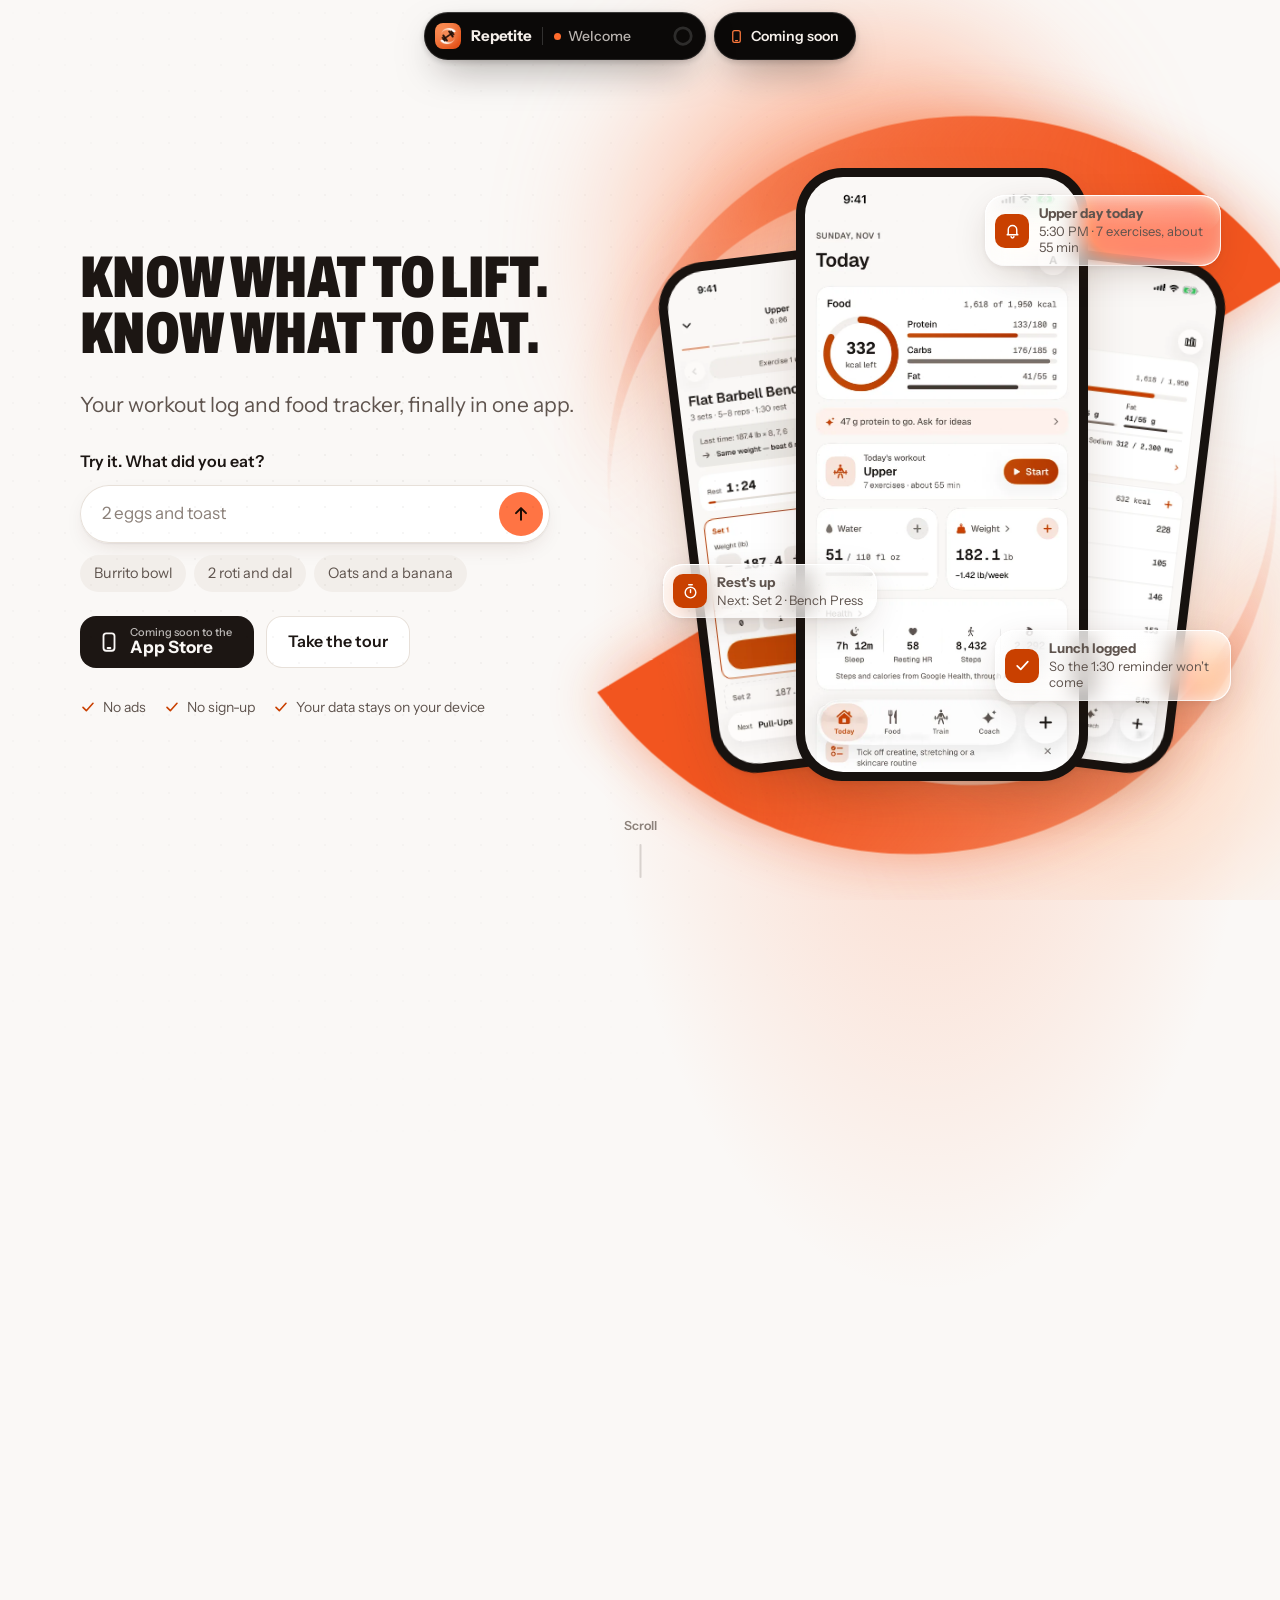
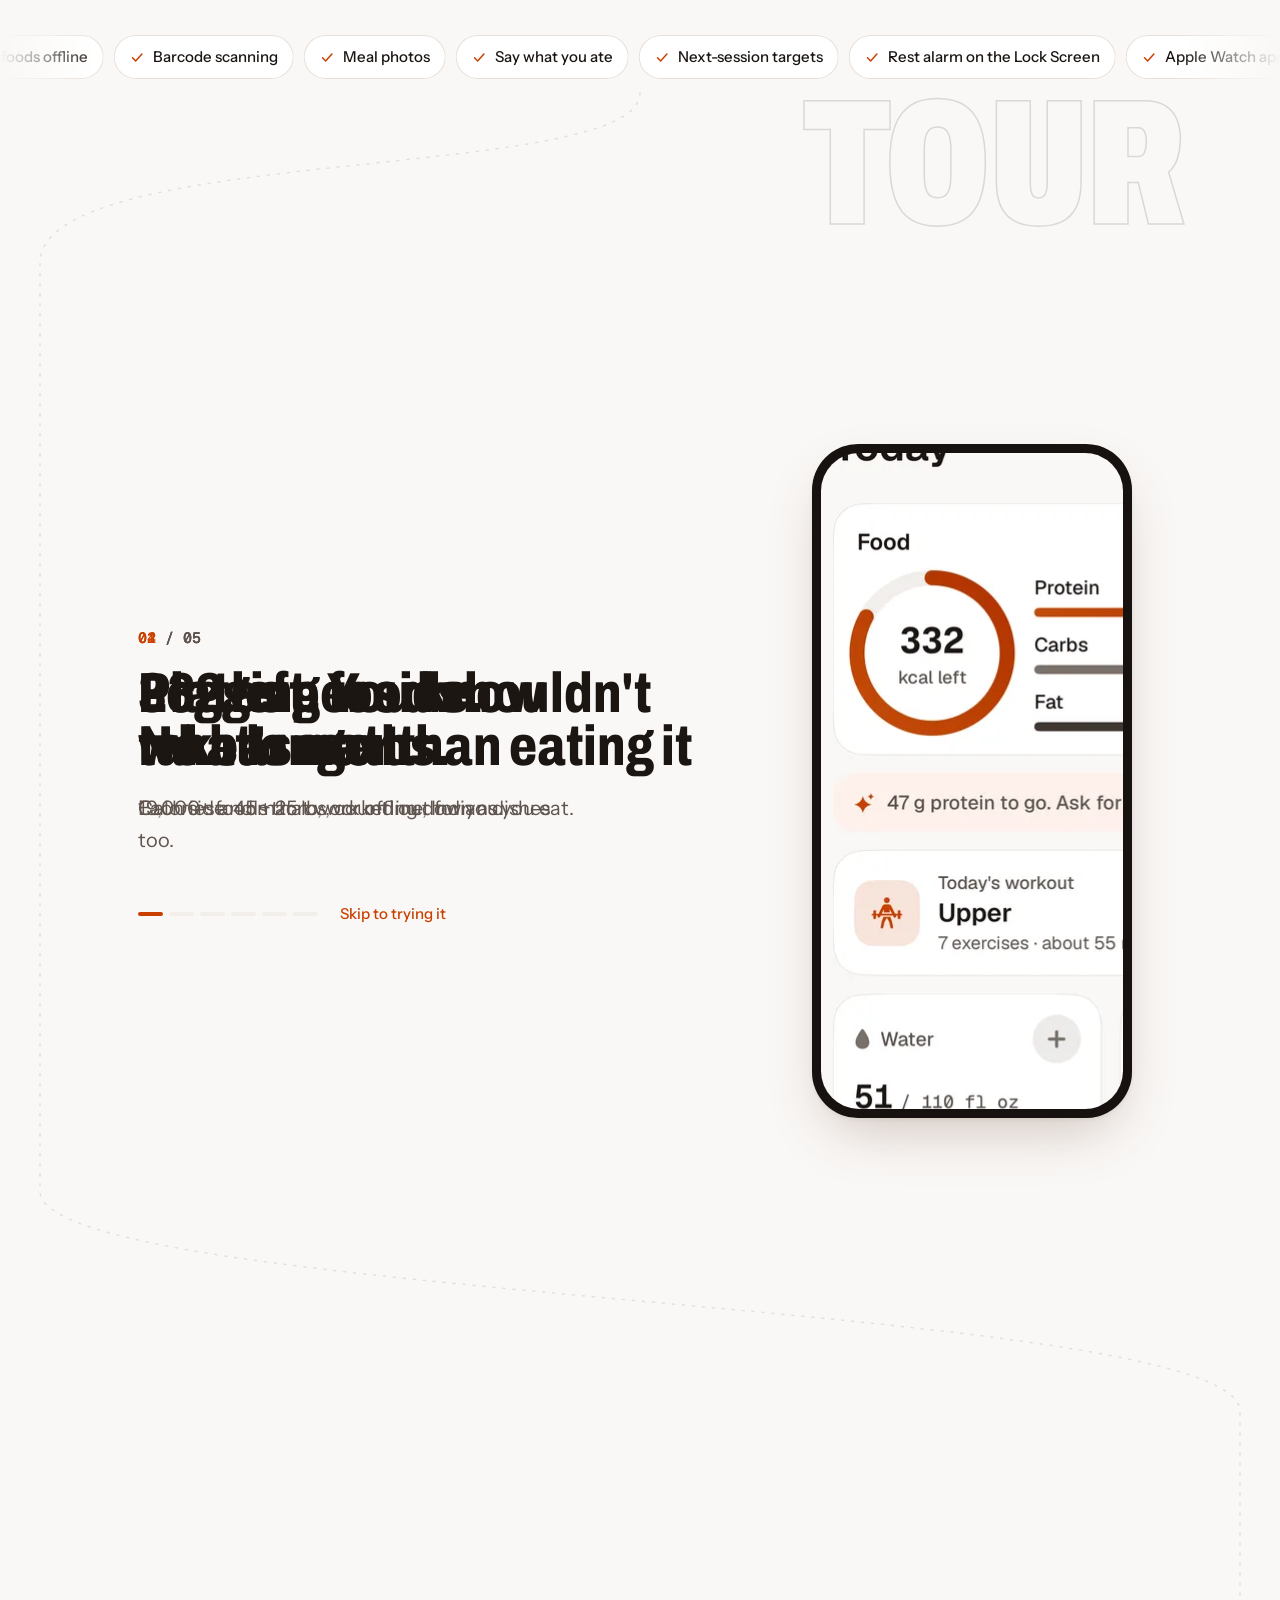
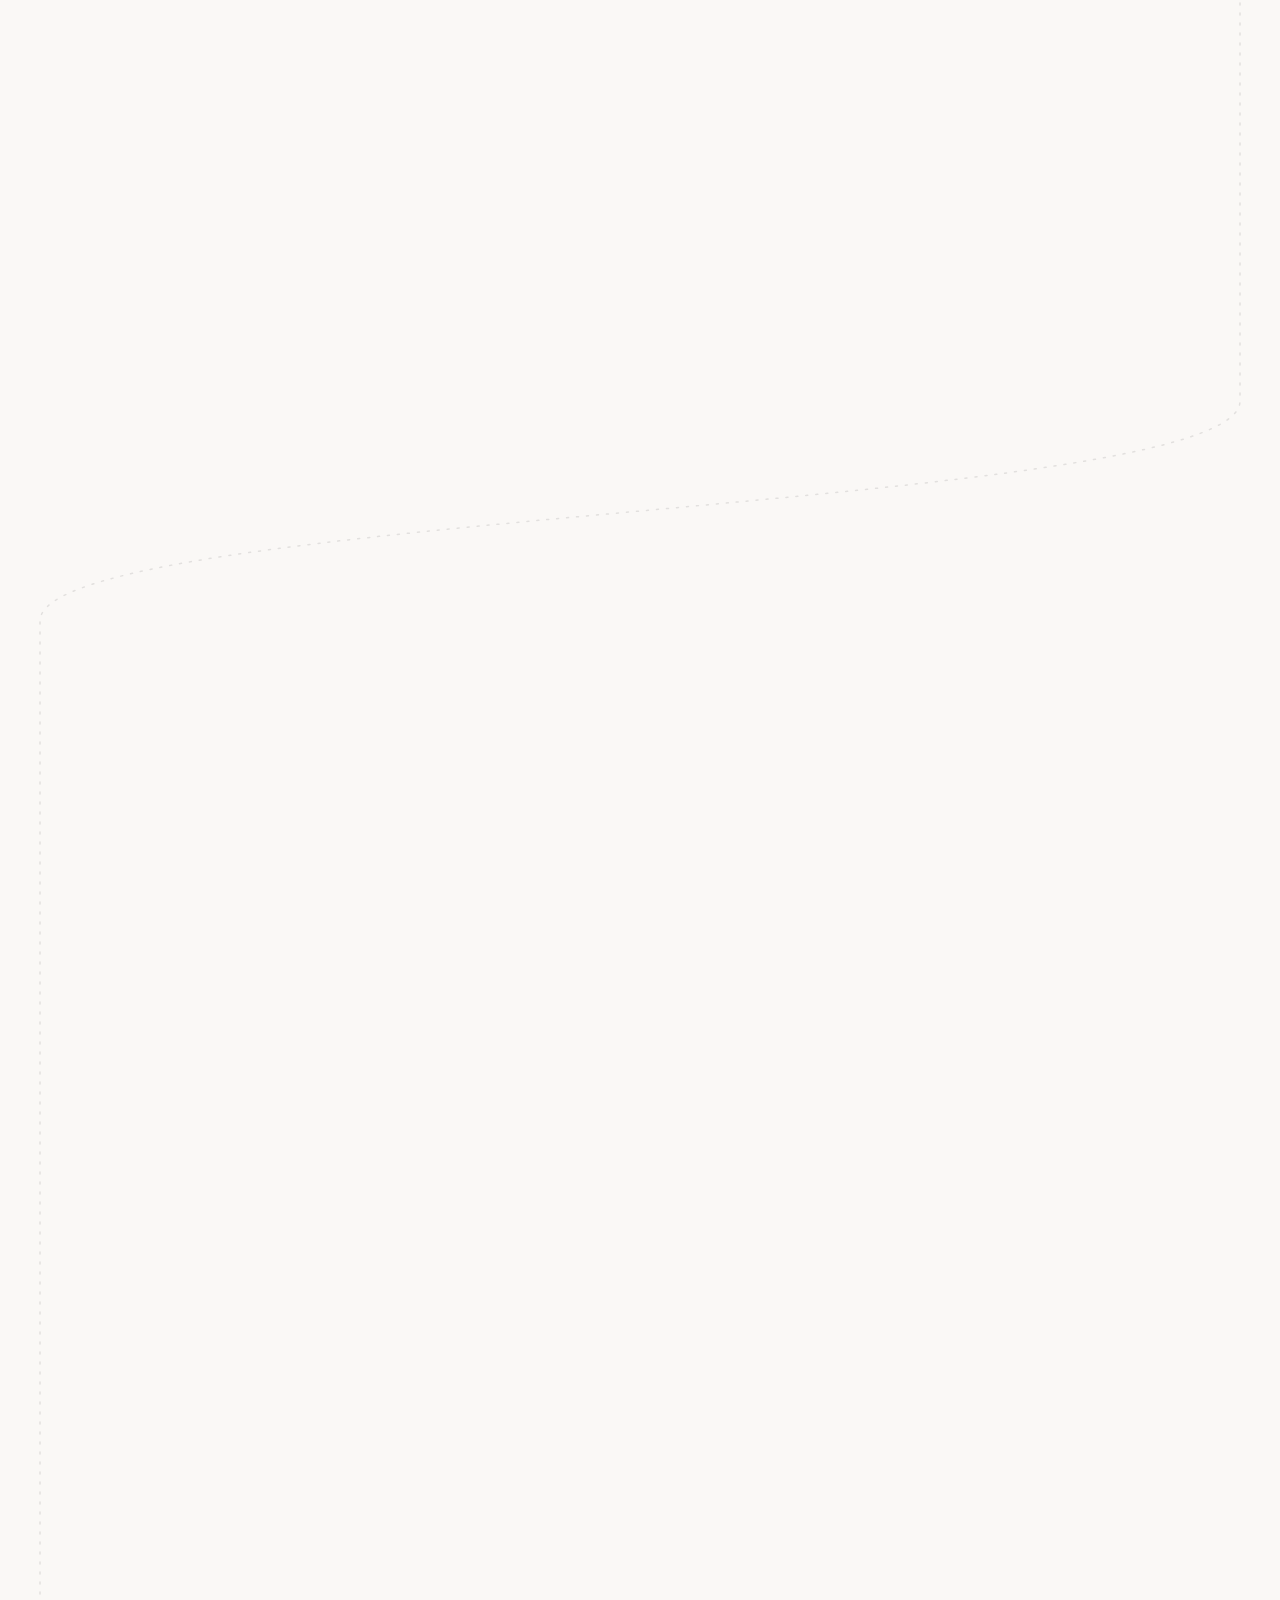
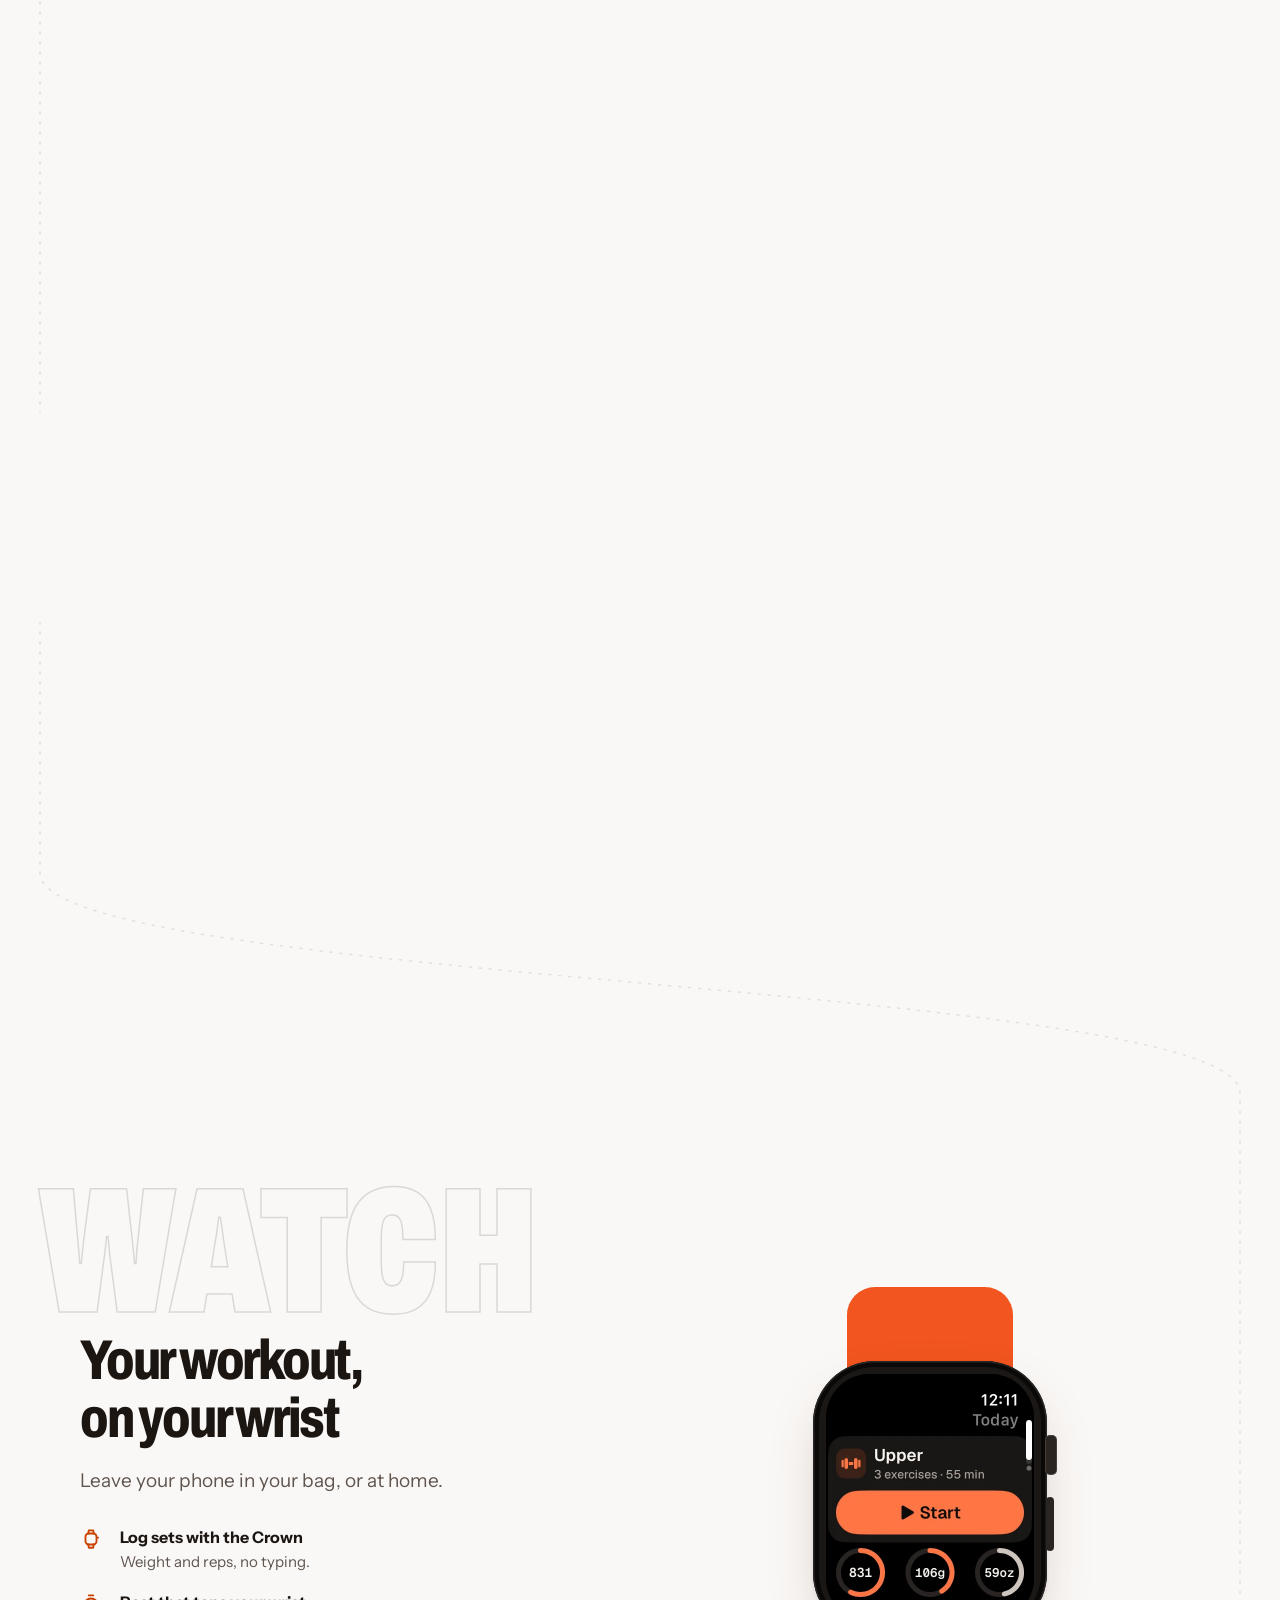
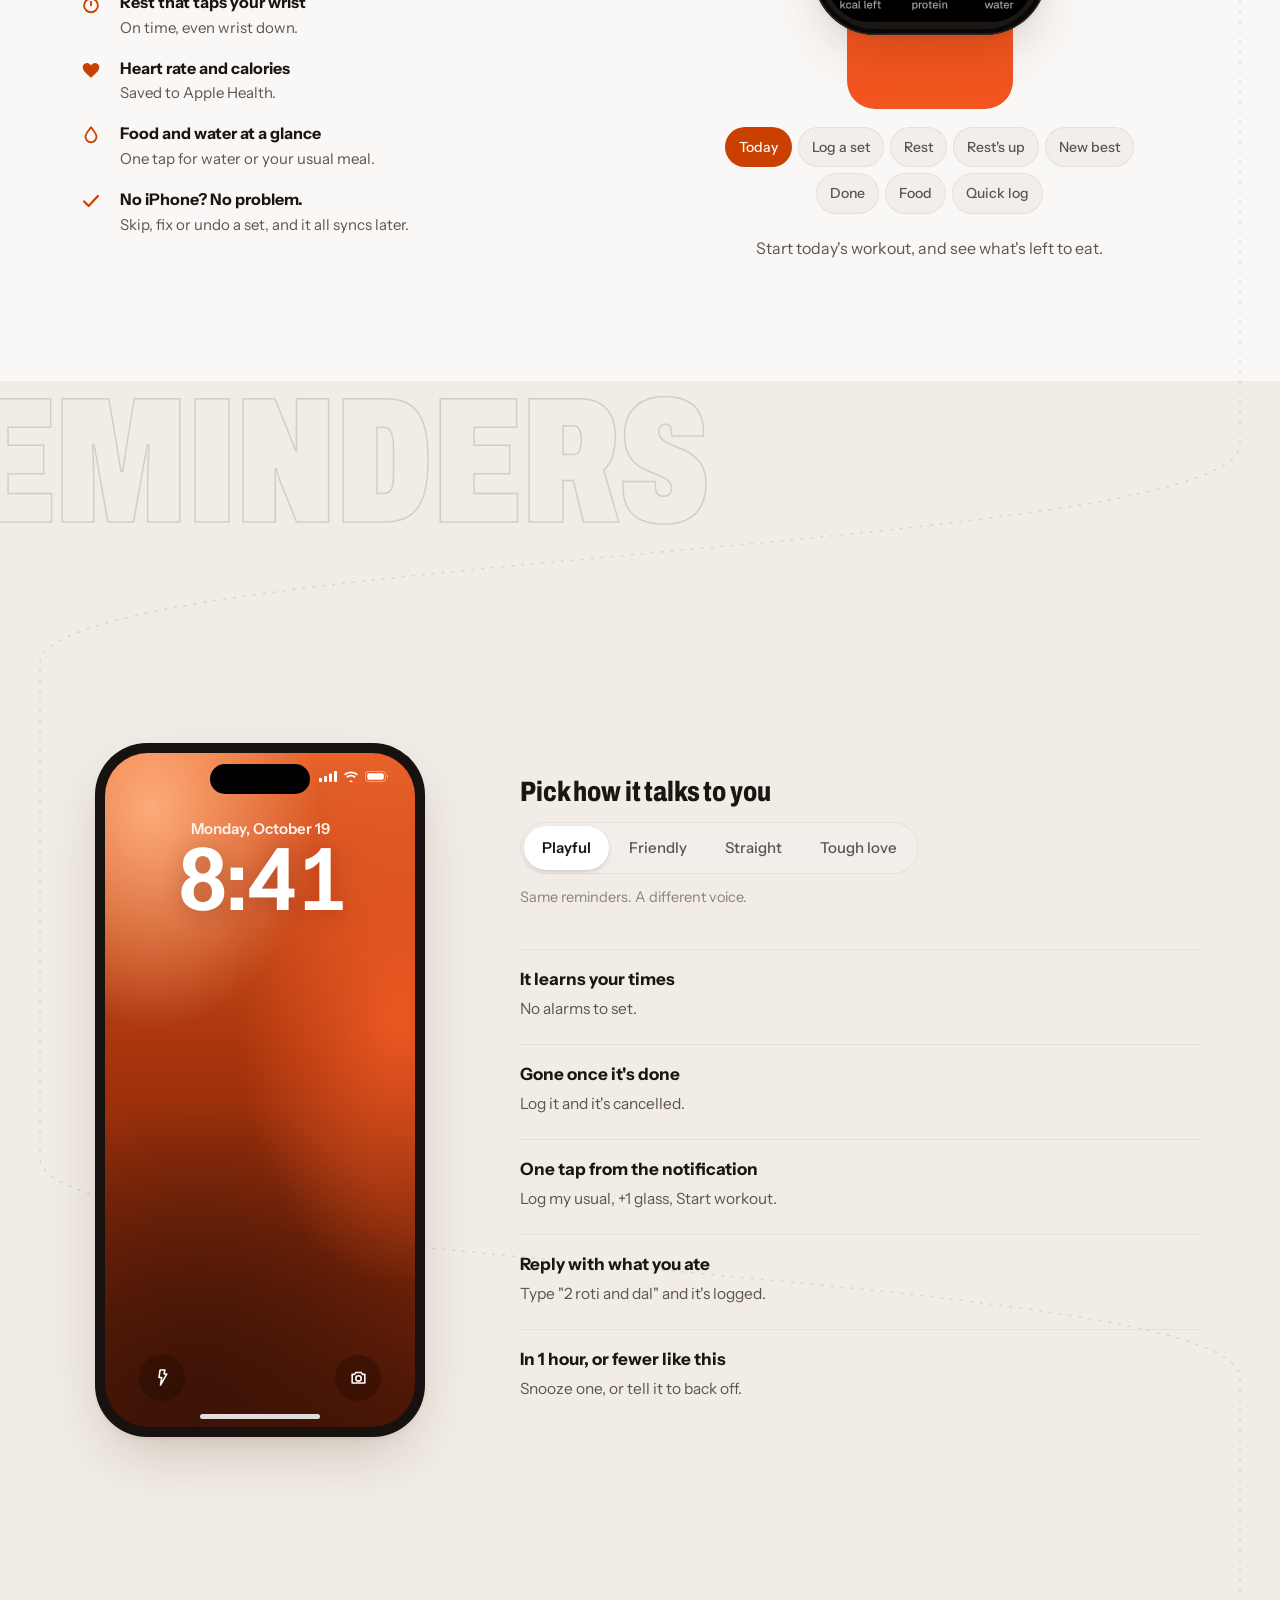
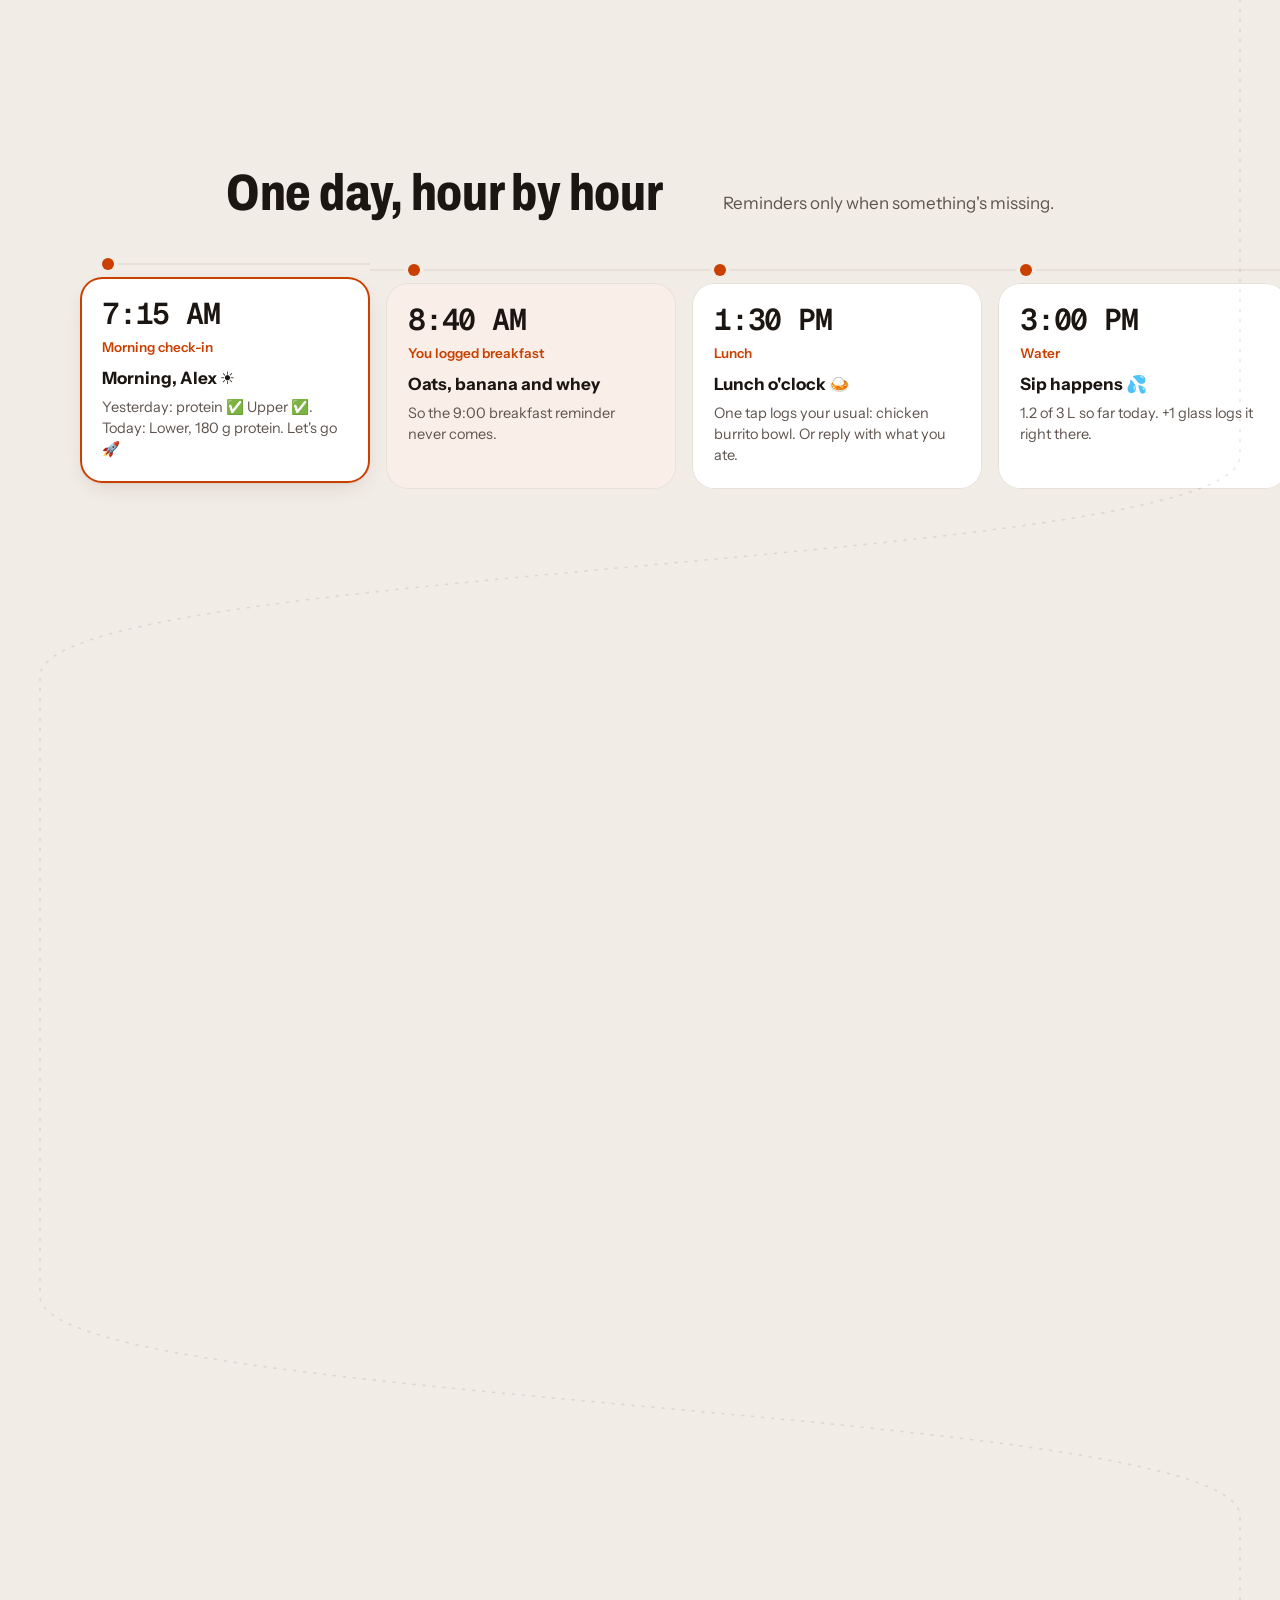
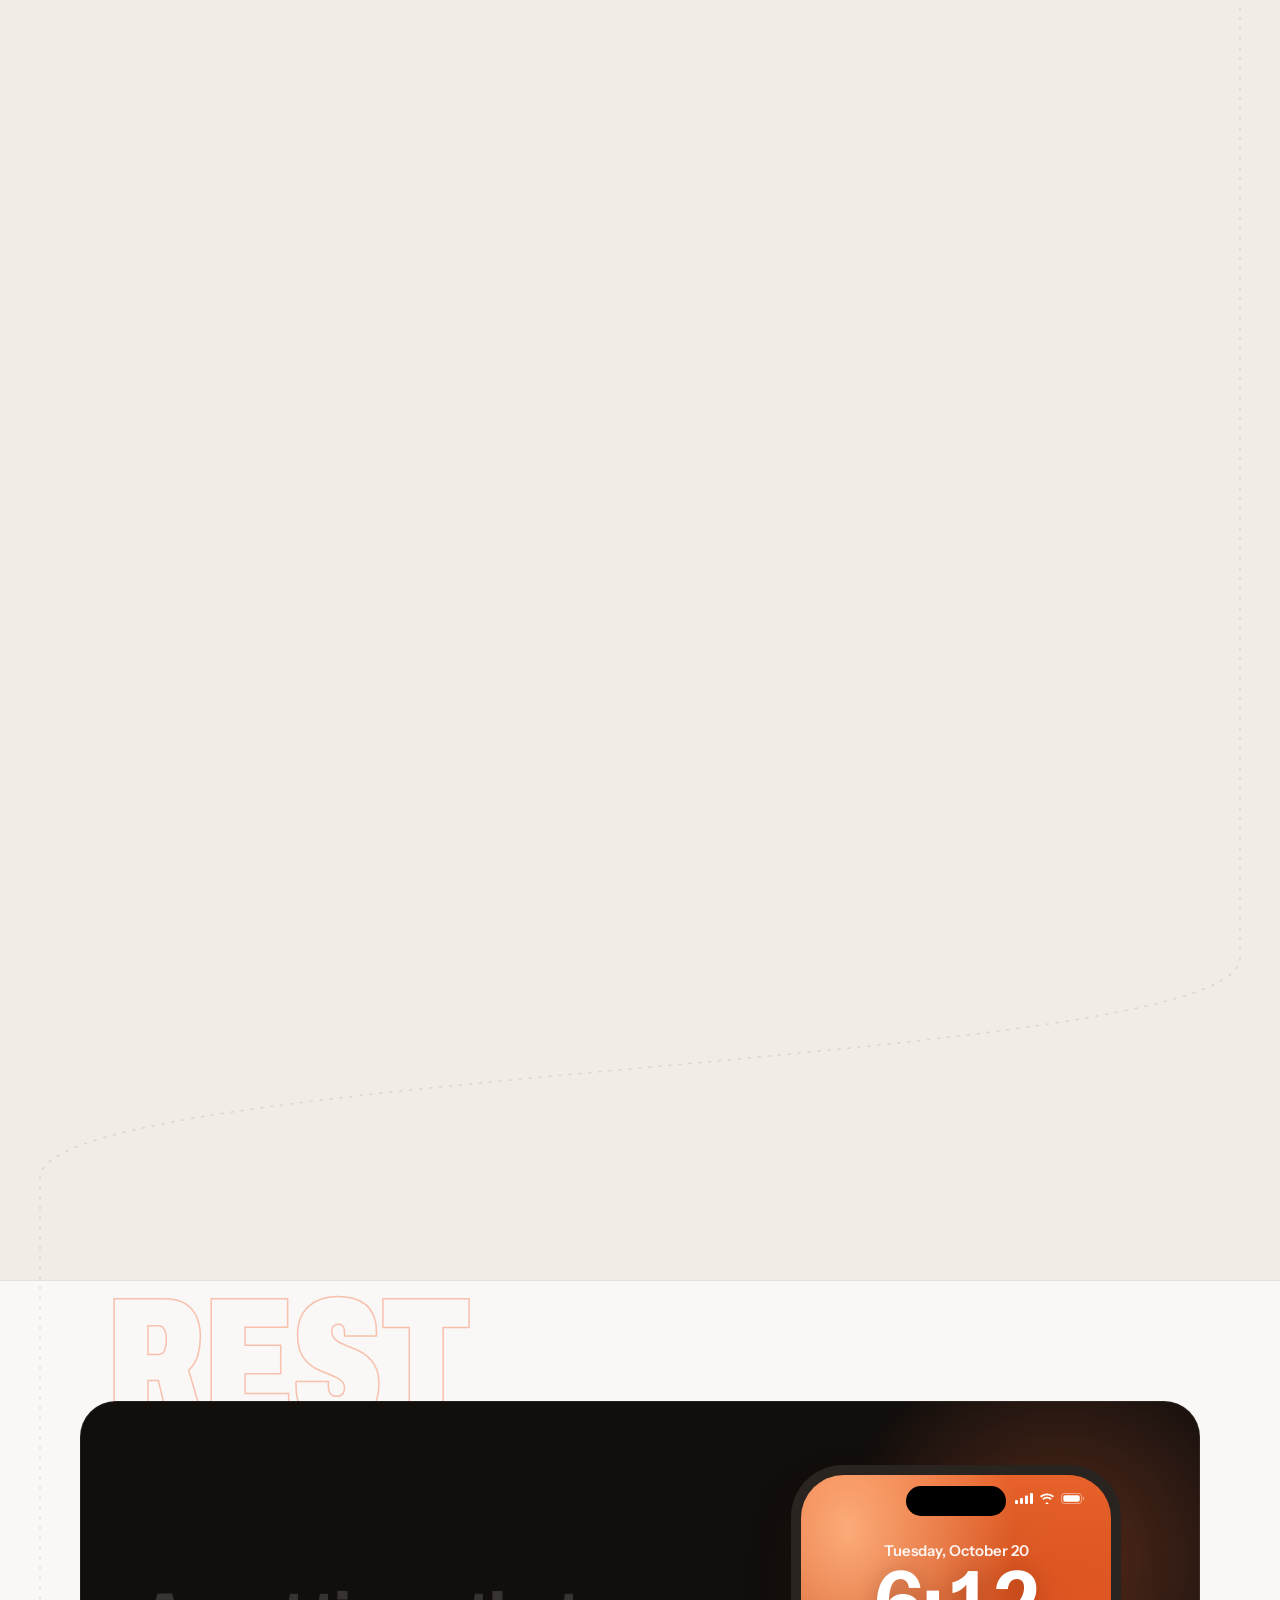
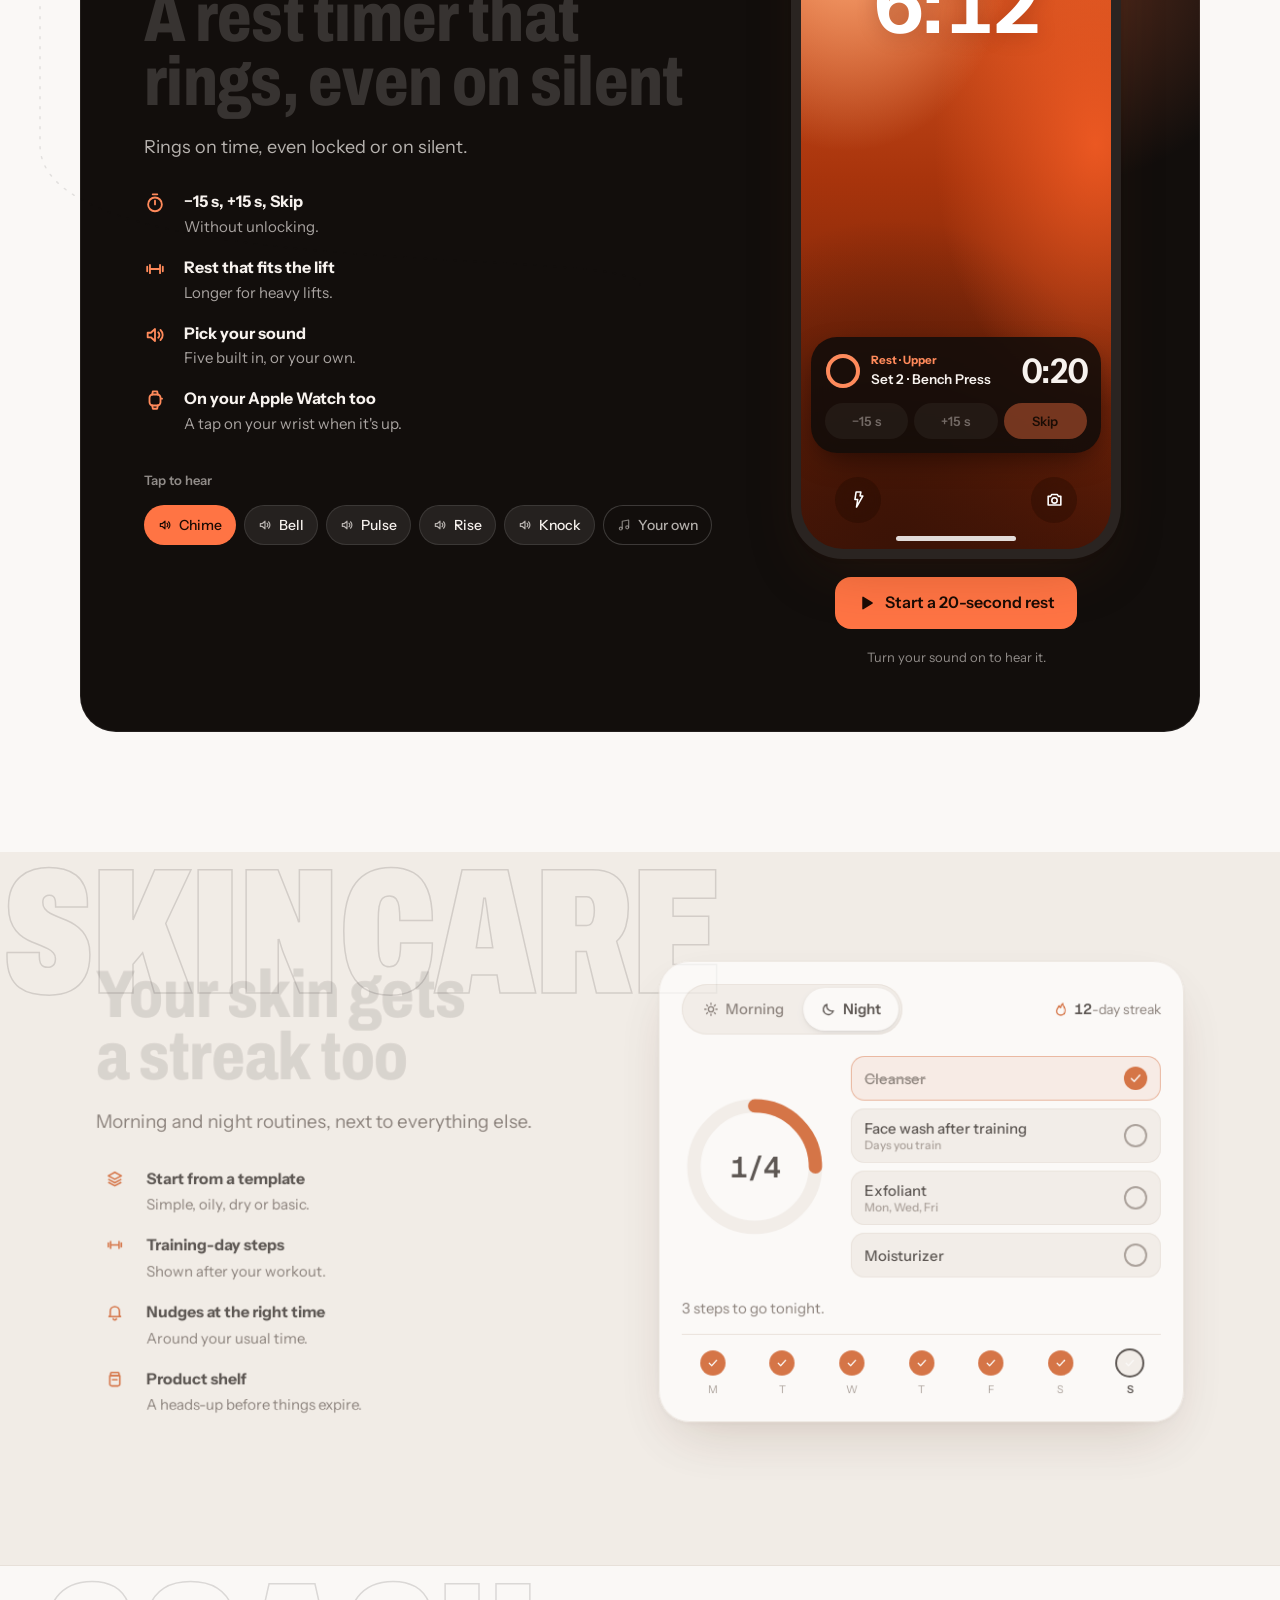
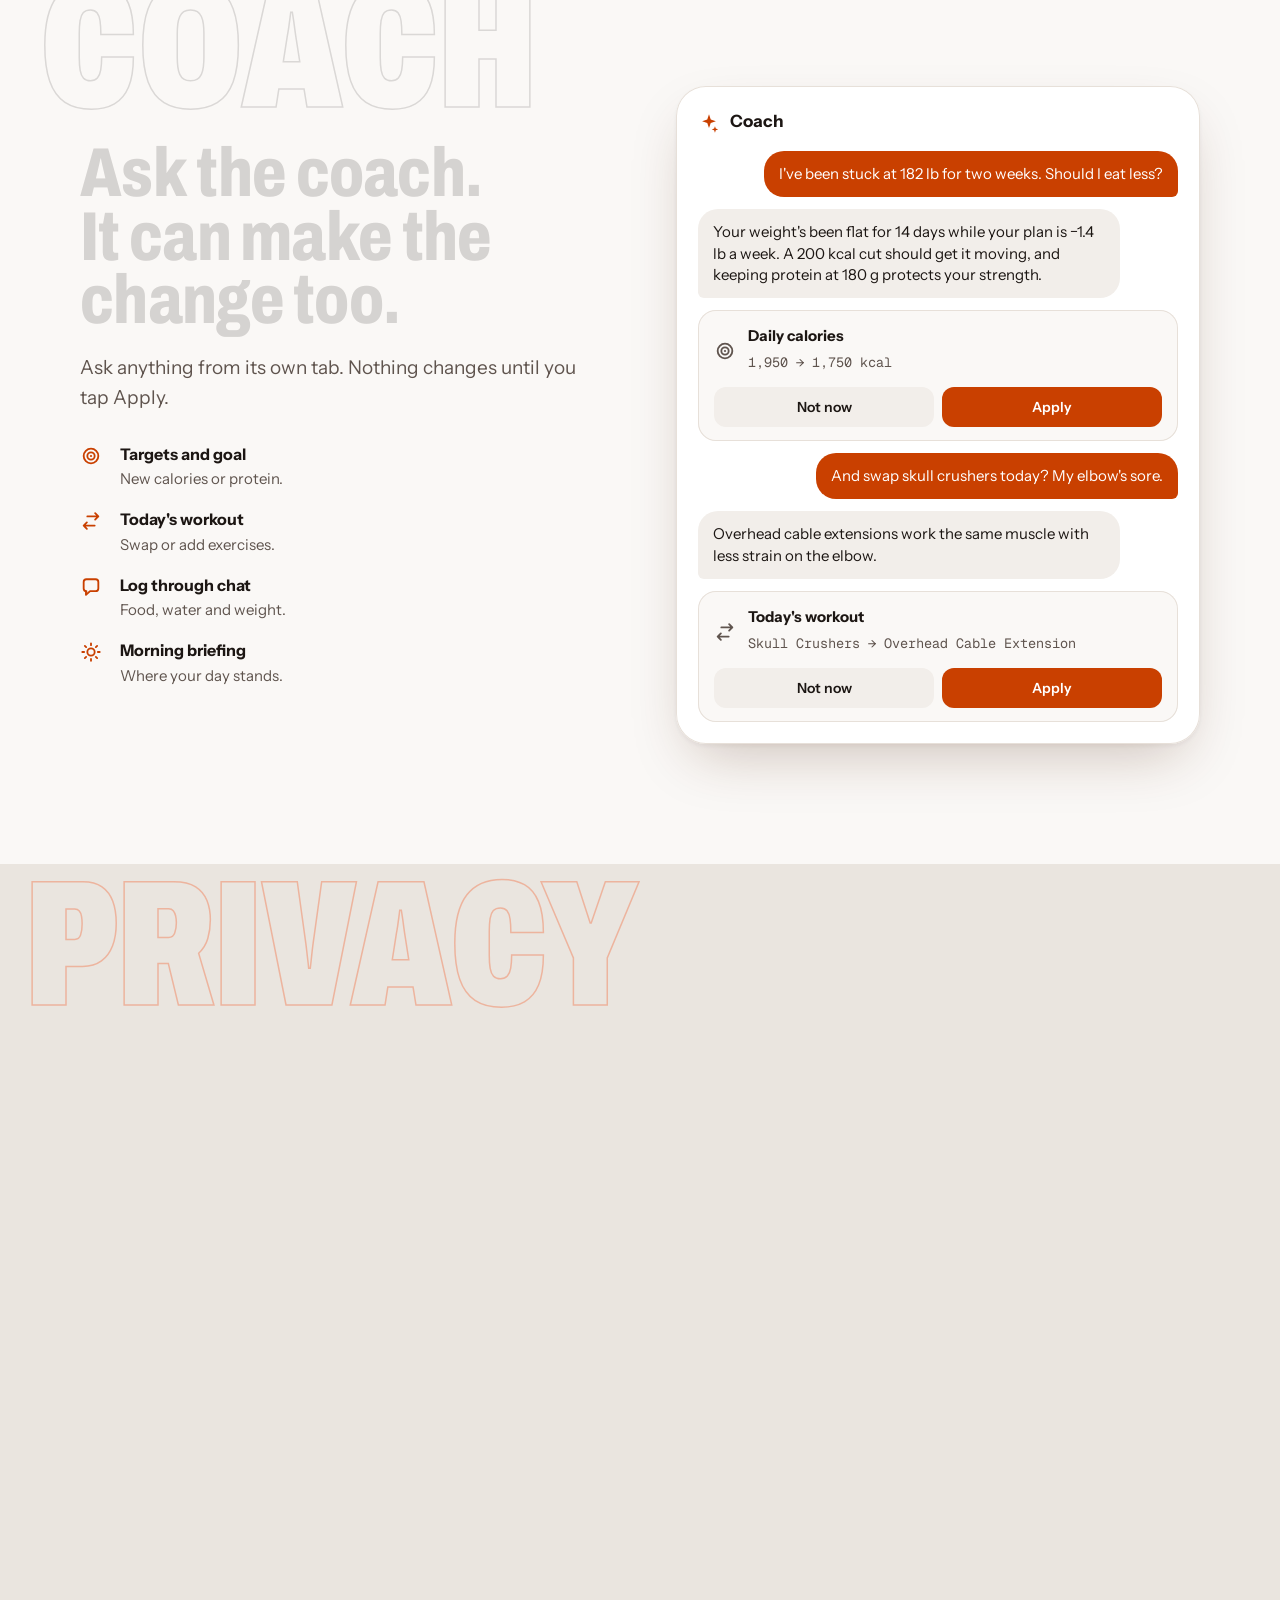
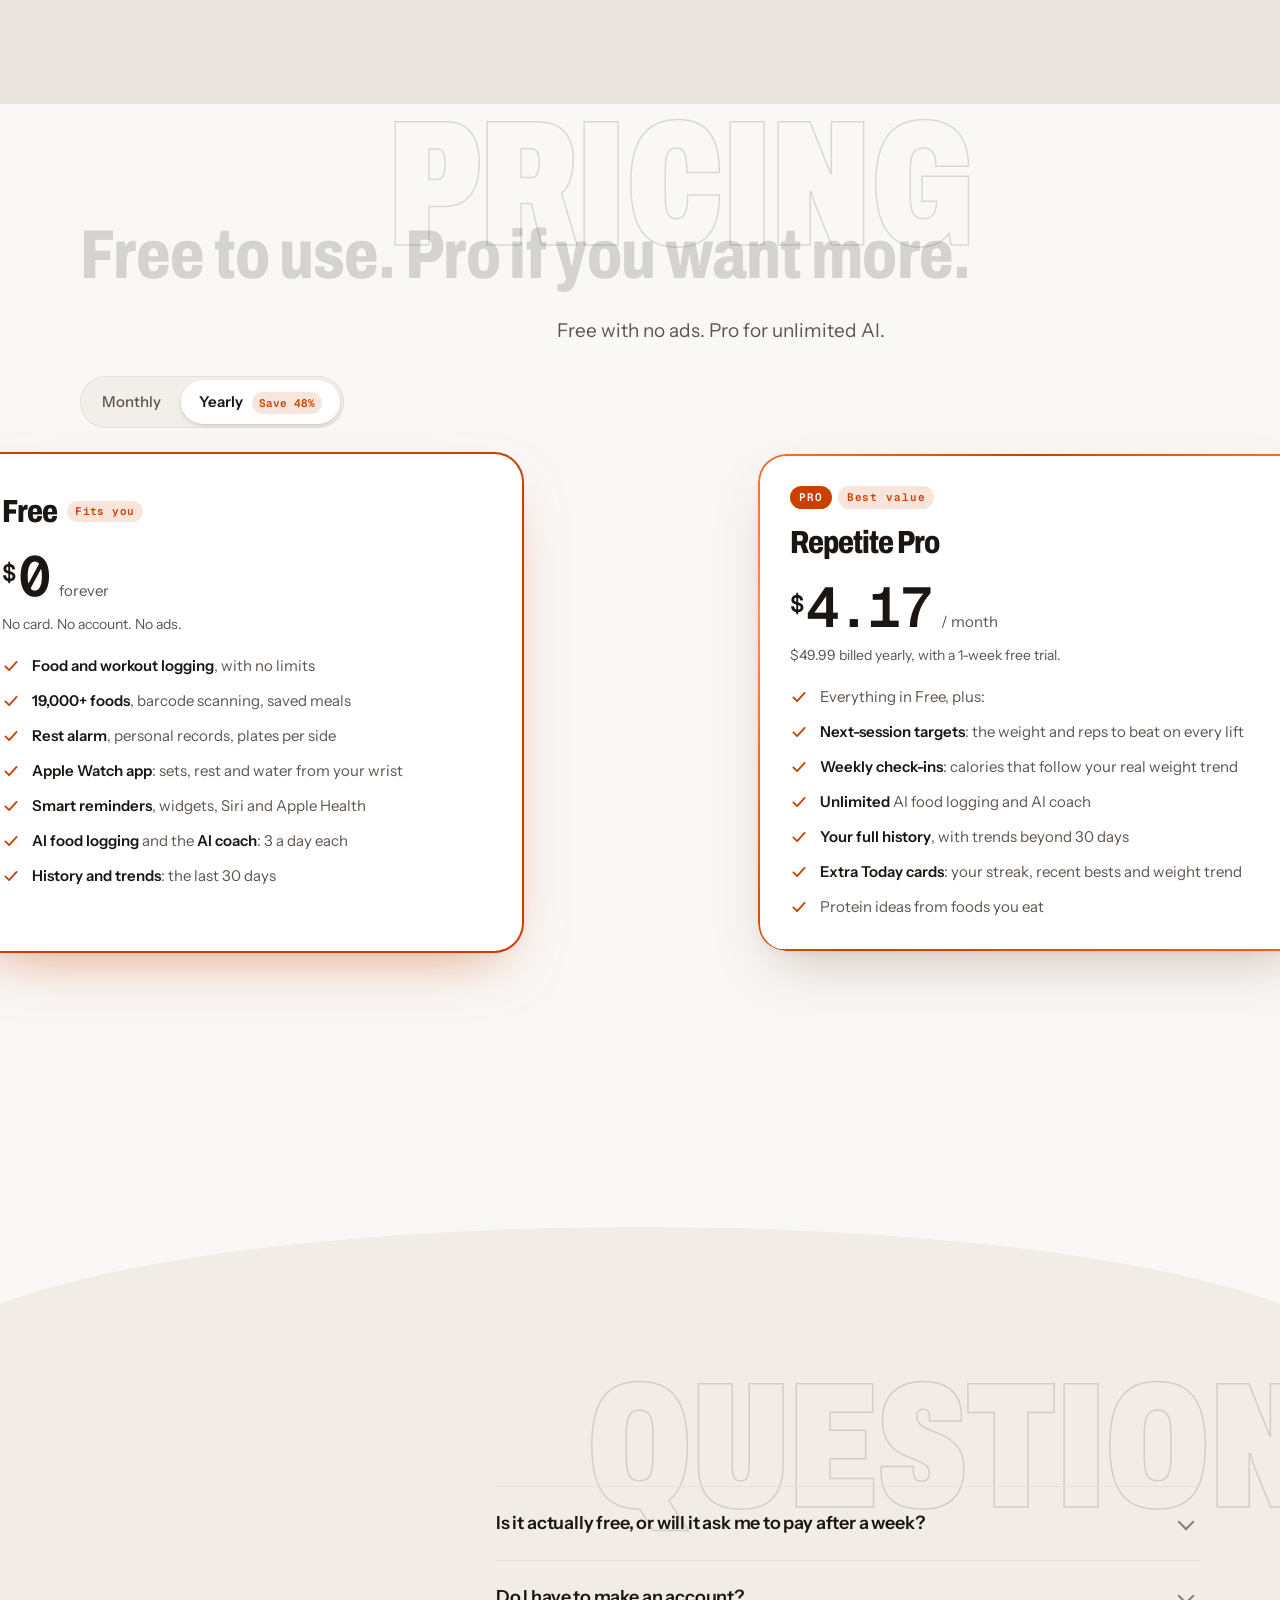
==== index.html @ e79caa06 "Today's app: new screenshots, Weight and Coach in the Tour, island New best The Tour and hero show t" ====
<!doctype html>
<html lang="en">
<head>
<meta charset="utf-8">
<meta name="viewport" content="width=device-width, initial-scale=1, viewport-fit=cover">
<title>Repetite · Know what to lift. Know what to eat.</title>
<meta name="description" content="A workout log and a food tracker in one app. It tells you what to lift next, how much to eat, and only nudges you when you've forgotten something. Your logs stay on your device.">
<meta name="theme-color" content="#FAF8F6" media="(prefers-color-scheme: light)">
<meta name="theme-color" content="#0E0C0B" media="(prefers-color-scheme: dark)">
<link rel="icon" href="images/icon-64.png" type="image/png">
<link rel="apple-touch-icon" href="images/icon-180.png">
<meta property="og:type" content="website">
<meta property="og:title" content="Repetite · Know what to lift. Know what to eat.">
<meta property="og:description" content="Your workout log and food tracker, finally in one app. Your logs stay on your device.">
<meta property="og:image" content="https://repetiteapp.github.io/repetite-app/images/og.png">
<meta property="og:url" content="https://repetiteapp.github.io/repetite-app/">
<meta name="twitter:card" content="summary_large_image">
<script>(function(){try{var t=localStorage.getItem("repetite-theme");if(t==="light"||t==="dark")document.documentElement.setAttribute("data-theme",t);}catch(e){}document.documentElement.classList.add("js");})();</script>
<link rel="preconnect" href="https://fonts.googleapis.com">
<link rel="preconnect" href="https://fonts.gstatic.com" crossorigin>
<link rel="stylesheet" href="https://fonts.googleapis.com/css2?family=Archivo:wdth,wght@62..125,500..900&family=Instrument+Sans:wght@400..700&family=Geist+Mono:wght@400;500;600&display=swap">
<link rel="stylesheet" href="style.css?v=d9a17bf7e3">
<script src="vendor/lenis.min.js" defer></script>
<script src="vendor/lenis-snap.min.js" defer></script>
<script src="site.js?v=dd8ed530a7" defer></script>
</head>
<body>
<svg width="0" height="0" style="position:absolute" aria-hidden="true" focusable="false">
  <defs>
    <symbol id="i-check" viewBox="0 0 24 24"><path d="M4.5 12.5l5 5 10-11" fill="none" stroke="currentColor" stroke-width="2.4" stroke-linecap="round" stroke-linejoin="round"/></symbol>
    <symbol id="i-phone" viewBox="0 0 24 24"><g fill="none" stroke="currentColor" stroke-width="2" stroke-linecap="round" stroke-linejoin="round"><rect x="6" y="2.5" width="12" height="19" rx="3"/><path d="M10.5 18.5h3"/></g></symbol>
    <symbol id="i-search" viewBox="0 0 24 24"><g fill="none" stroke="currentColor" stroke-width="2" stroke-linecap="round"><circle cx="11" cy="11" r="6.5"/><path d="M20 20l-4.2-4.2"/></g></symbol>
    <symbol id="i-barcode" viewBox="0 0 24 24"><path d="M4 6v12M8 6v12M11 6v12M15 6v12M18 6v12M20.5 6v12" fill="none" stroke="currentColor" stroke-width="2" stroke-linecap="round"/></symbol>
    <symbol id="i-camera" viewBox="0 0 24 24"><g fill="none" stroke="currentColor" stroke-width="2" stroke-linejoin="round"><path d="M4 8h3l1.6-2.4h6.8L17 8h3v11H4z"/><circle cx="12" cy="13.2" r="3.4"/></g></symbol>
    <symbol id="i-target" viewBox="0 0 24 24"><g fill="none" stroke="currentColor" stroke-width="2"><circle cx="12" cy="12" r="8"/><circle cx="12" cy="12" r="4"/></g><circle cx="12" cy="12" r="1.2" fill="currentColor"/></symbol>
    <symbol id="i-watch" viewBox="0 0 24 24"><g fill="none" stroke="currentColor" stroke-width="2" stroke-linejoin="round"><rect x="6" y="6" width="12" height="12" rx="3.5"/><path d="M9 6l.6-3.5h4.8L15 6M9 18l.6 3.5h4.8L15 18" stroke-linecap="round"/><path d="M18.5 10.5h1.2" stroke-linecap="round"/></g></symbol>
    <symbol id="i-timer" viewBox="0 0 24 24"><g fill="none" stroke="currentColor" stroke-width="2" stroke-linecap="round"><circle cx="12" cy="13.5" r="7.5"/><path d="M12 13.5V9.5M9.5 2.5h5"/></g></symbol>
    <symbol id="i-weights" viewBox="0 0 24 24"><path d="M3.5 9.5v5M6.5 7.5v9M17.5 7.5v9M20.5 9.5v5M6.5 12h11" fill="none" stroke="currentColor" stroke-width="2" stroke-linecap="round"/></symbol>
    <symbol id="i-trend" viewBox="0 0 24 24"><g fill="none" stroke="currentColor" stroke-width="2" stroke-linecap="round" stroke-linejoin="round"><path d="M3.5 17l5.5-5.5 3.5 3.5 7-7.5"/><path d="M15 7.5h4.5V12"/></g></symbol>
    <symbol id="i-scale" viewBox="0 0 24 24"><g fill="none" stroke="currentColor" stroke-width="2" stroke-linejoin="round"><rect x="3.5" y="5" width="17" height="15" rx="4"/><path d="M9 10.5a3 3 0 016 0z"/></g></symbol>
    <symbol id="i-spark" viewBox="0 0 24 24"><path fill="currentColor" d="M12 2.5l1.9 5.6 5.6 1.9-5.6 1.9L12 17.5l-1.9-5.6L4.5 10l5.6-1.9zM18.5 15.5l.9 2.6 2.6.9-2.6.9-.9 2.6-.9-2.6-2.6-.9 2.6-.9z"/></symbol>
    <symbol id="i-bell" viewBox="0 0 24 24"><g fill="none" stroke="currentColor" stroke-width="2" stroke-linejoin="round"><path d="M6 16.5V11a6 6 0 0112 0v5.5l1.5 1.5h-15z"/><path d="M10 20.5a2 2 0 004 0" stroke-linecap="round"/></g></symbol>
    <symbol id="i-grid" viewBox="0 0 24 24"><g fill="none" stroke="currentColor" stroke-width="2"><rect x="3.5" y="3.5" width="7" height="7" rx="2"/><rect x="13.5" y="3.5" width="7" height="7" rx="2"/><rect x="3.5" y="13.5" width="17" height="7" rx="2"/></g></symbol>
    <symbol id="i-wave" viewBox="0 0 24 24"><path d="M3 12h1M7 8v8M11 5v14M15 8.5v7M19 10.5v3" fill="none" stroke="currentColor" stroke-width="2" stroke-linecap="round"/></symbol>
    <symbol id="i-heart" viewBox="0 0 24 24"><path fill="currentColor" d="M12 20.5l-1.3-1.2C6 15.1 3 12.4 3 9a4.6 4.6 0 018.2-2.9L12 7l.8-.9A4.6 4.6 0 0121 9c0 3.4-3 6.1-7.7 10.3z"/></symbol>
    <symbol id="i-list" viewBox="0 0 24 24"><g fill="none" stroke="currentColor" stroke-width="2" stroke-linecap="round" stroke-linejoin="round"><path d="M9.5 6.5h11M9.5 12h11M9.5 17.5h11"/><path d="M3.5 6.5l1.2 1.2 2-2.4M3.5 12l1.2 1.2 2-2.4M3.5 17.5l1.2 1.2 2-2.4"/></g></symbol>
    <symbol id="i-moon" viewBox="0 0 24 24"><path d="M19.5 14.5A8 8 0 019.5 4.5a8 8 0 1010 10z" fill="none" stroke="currentColor" stroke-width="2" stroke-linejoin="round"/></symbol>
    <symbol id="i-sun" viewBox="0 0 24 24"><g fill="none" stroke="currentColor" stroke-width="2" stroke-linecap="round"><circle cx="12" cy="12" r="4"/><path d="M12 2.5v2M12 19.5v2M2.5 12h2M19.5 12h2M5.3 5.3l1.4 1.4M17.3 17.3l1.4 1.4M5.3 18.7l1.4-1.4M17.3 6.7l1.4-1.4"/></g></symbol>
    <symbol id="i-eye-off" viewBox="0 0 24 24"><path d="M3 3l18 18M10.6 6.1A10 10 0 0112 6c5 0 8.5 4.5 9.5 6a17 17 0 01-2.7 3.2M6.4 7.6A16.7 16.7 0 002.5 12c1 1.5 4.5 6 9.5 6a9.3 9.3 0 004.2-1" fill="none" stroke="currentColor" stroke-width="2" stroke-linecap="round"/></symbol>
    <symbol id="i-user" viewBox="0 0 24 24"><g fill="none" stroke="currentColor" stroke-width="2" stroke-linecap="round"><circle cx="12" cy="8" r="4"/><path d="M4.5 20.5c1.2-3.8 4-5.5 7.5-5.5s6.3 1.7 7.5 5.5"/></g></symbol>
    <symbol id="i-trash" viewBox="0 0 24 24"><path d="M4.5 6.5h15M9.5 6.5V4h5v2.5M6.5 6.5l1 14h9l1-14" fill="none" stroke="currentColor" stroke-width="2" stroke-linecap="round" stroke-linejoin="round"/></symbol>
    <symbol id="i-flame" viewBox="0 0 24 24"><path d="M12 21c-3.6 0-6.5-2.6-6.5-6.2 0-3.4 2.6-5.4 3.8-8.3.4 1.6 1.4 2.6 2.4 3 .3-2.6 1.6-5 3.4-6.5-.2 2.6 1 4.6 2.2 6.3A7.5 7.5 0 0118.5 14.8C18.5 18.4 15.6 21 12 21z" fill="none" stroke="currentColor" stroke-width="2" stroke-linejoin="round"/></symbol>
    <symbol id="i-leaf" viewBox="0 0 24 24"><g fill="none" stroke="currentColor" stroke-width="2" stroke-linecap="round" stroke-linejoin="round"><path d="M5 19c0-8 5-13 15-14-.5 10-5.5 15-13.5 15"/><path d="M5 19l7-7"/></g></symbol>
    <symbol id="i-calendar" viewBox="0 0 24 24"><g fill="none" stroke="currentColor" stroke-width="2" stroke-linecap="round"><rect x="3.5" y="5" width="17" height="15.5" rx="3"/><path d="M3.5 10h17M8 3v4M16 3v4"/></g></symbol>
    <symbol id="i-repeat" viewBox="0 0 24 24"><g fill="none" stroke="currentColor" stroke-width="2" stroke-linecap="round" stroke-linejoin="round"><path d="M17 3.5l3 3-3 3"/><path d="M20 6.5H8.5A4.5 4.5 0 004 11v.5M7 20.5l-3-3 3-3"/><path d="M4 17.5h11.5A4.5 4.5 0 0020 13v-.5"/></g></symbol>
    <symbol id="i-layers" viewBox="0 0 24 24"><g fill="none" stroke="currentColor" stroke-width="2" stroke-linejoin="round"><path d="M12 3.5l8.5 4.5-8.5 4.5L3.5 8z"/><path d="M3.5 12.5l8.5 4.5 8.5-4.5M3.5 16.5l8.5 4.5 8.5-4.5"/></g></symbol>
    <symbol id="i-scope" viewBox="0 0 24 24"><g fill="none" stroke="currentColor" stroke-width="2" stroke-linecap="round"><circle cx="12" cy="12" r="7.5"/><path d="M12 2v4M12 18v4M2 12h4M18 12h4"/></g></symbol>
    <symbol id="i-clock" viewBox="0 0 24 24"><g fill="none" stroke="currentColor" stroke-width="2" stroke-linecap="round"><circle cx="12" cy="12" r="8.5"/><path d="M12 7.5V12l3 2"/></g></symbol>
    <symbol id="i-tap" viewBox="0 0 24 24"><g fill="none" stroke="currentColor" stroke-width="2" stroke-linecap="round" stroke-linejoin="round"><path d="M9.5 11V5.5a1.75 1.75 0 013.5 0V11"/><path d="M13 9.5a1.75 1.75 0 013.5 0V12a1.75 1.75 0 013.5 0v2.5a7 7 0 01-7 7h-.5a7 7 0 01-6-3.4L4 15.4a1.8 1.8 0 012.9-2.1l2.6 2.7"/></g></symbol>
    <symbol id="i-lock" viewBox="0 0 24 24"><g fill="none" stroke="currentColor" stroke-width="2" stroke-linejoin="round"><rect x="4.5" y="10.5" width="15" height="10" rx="2.5"/><path d="M8 10.5V8a4 4 0 018 0v2.5"/></g></symbol>
    <symbol id="i-flash" viewBox="0 0 24 24"><path d="M9 2.5h6l-1 5h3.5L9.5 21.5 11 12H7.5z" fill="none" stroke="currentColor" stroke-width="2" stroke-linejoin="round"/></symbol>
    <symbol id="i-speaker" viewBox="0 0 24 24"><g fill="none" stroke="currentColor" stroke-width="2" stroke-linecap="round" stroke-linejoin="round"><path d="M4 9.5h3.5L12 5.5v13l-4.5-4H4z"/><path d="M15.5 9a4 4 0 010 6M18 6.5a7.5 7.5 0 010 11"/></g></symbol>
    <symbol id="i-music" viewBox="0 0 24 24"><g fill="none" stroke="currentColor" stroke-width="2" stroke-linecap="round" stroke-linejoin="round"><path d="M9 18V5.5l11-2V16"/><circle cx="6.5" cy="18" r="2.5"/><circle cx="17.5" cy="16" r="2.5"/></g></symbol>
    <symbol id="i-play" viewBox="0 0 24 24"><path fill="currentColor" d="M7 4.5v15a1 1 0 001.5.9l12-7.5a1 1 0 000-1.8l-12-7.5A1 1 0 007 4.5z"/></symbol>
    <symbol id="i-pause" viewBox="0 0 24 24"><path fill="currentColor" d="M6.5 4.5h3.5v15H6.5zM14 4.5h3.5v15H14z"/></symbol>
    <symbol id="i-swap" viewBox="0 0 24 24"><g fill="none" stroke="currentColor" stroke-width="2" stroke-linecap="round" stroke-linejoin="round"><path d="M16.5 3.5l3.5 3.5-3.5 3.5M20 7H8M7.5 20.5L4 17l3.5-3.5M4 17h12"/></g></symbol>
    <symbol id="i-chat" viewBox="0 0 24 24"><path d="M4 6.5A3 3 0 017 3.5h10a3 3 0 013 3v7a3 3 0 01-3 3h-6l-4.5 4v-4H7a3 3 0 01-3-3z" fill="none" stroke="currentColor" stroke-width="2" stroke-linejoin="round"/></symbol>
    <symbol id="i-up" viewBox="0 0 24 24"><path d="M12 19V5M6 11l6-6 6 6" fill="none" stroke="currentColor" stroke-width="2.4" stroke-linecap="round" stroke-linejoin="round"/></symbol>
    <symbol id="i-left" viewBox="0 0 24 24"><path d="M15 5l-7 7 7 7" fill="none" stroke="currentColor" stroke-width="2.2" stroke-linecap="round" stroke-linejoin="round"/></symbol>
    <symbol id="i-right" viewBox="0 0 24 24"><path d="M9 5l7 7-7 7" fill="none" stroke="currentColor" stroke-width="2.2" stroke-linecap="round" stroke-linejoin="round"/></symbol>
    <symbol id="i-drop" viewBox="0 0 24 24"><path d="M12 3.5c3 4 6 7.2 6 10.5a6 6 0 01-12 0c0-3.3 3-6.5 6-10.5z" fill="none" stroke="currentColor" stroke-width="2" stroke-linejoin="round"/></symbol>
    <symbol id="i-jar" viewBox="0 0 24 24"><g fill="none" stroke="currentColor" stroke-width="2" stroke-linejoin="round"><rect x="6.5" y="3.5" width="11" height="4" rx="1.5"/><path d="M5.5 7.5h13v11a2.5 2.5 0 01-2.5 2.5H8a2.5 2.5 0 01-2.5-2.5z"/><path d="M9 13h6" stroke-linecap="round"/></g></symbol>
    <symbol id="i-fork" viewBox="0 0 24 24"><path d="M7 3v7a2 2 0 002 2v9M5 3v5M9 3v5M16.5 21V3.5c-2 0-3.5 2.5-3.5 6.5v3h3.5" fill="none" stroke="currentColor" stroke-width="2" stroke-linecap="round" stroke-linejoin="round"/></symbol>
  </defs>
</svg>
<div class="isl-shell">
  <nav class="isl" aria-label="Main">
    <button class="isl-pill" type="button" aria-expanded="false" aria-controls="isl-panel">
      <img class="isl-icon" src="images/icon-64.png" alt="" width="26" height="26">
      <span class="isl-name">Repetite</span>
      <span class="isl-now"><span class="isl-now-in"><span class="isl-dot"></span><span>Welcome</span></span></span>
      <svg class="isl-ring" viewBox="0 0 24 24" aria-hidden="true"><circle class="t" cx="12" cy="12" r="9"/><circle class="f" cx="12" cy="12" r="9" pathLength="100"/></svg>
      <span class="visually-hidden">, menu</span>
    </button>
    <div class="isl-panel" id="isl-panel" data-lenis-prevent>
      <div class="isl-top">
        <a class="isl-brand" href="#top"><img src="images/icon-64.png" alt="" width="28" height="28">Repetite</a>
        <span class="isl-where" aria-hidden="true">You're on <b>the start</b></span>
        <button class="theme-toggle" type="button" aria-label="Switch to dark mode" aria-pressed="false"><span class="tt-bar"></span><span class="tt-plate"><span class="tt-ring"></span><svg class="tt-sun" aria-hidden="true"><use href="#i-sun"/></svg><svg class="tt-moon" aria-hidden="true"><use href="#i-moon"/></svg></span></button>
        <button class="isl-close" type="button" aria-label="Close the menu"><svg viewBox="0 0 12 12" aria-hidden="true"><path d="M3 3l6 6M9 3l-6 6"/></svg></button>
      </div>
      <div class="isl-cols"><div class="isl-col app"><p class="isl-h">The app</p><div class="isl-list"><a class="isl-link" href="#tour" style="--i:0"><svg aria-hidden="true"><use href="#i-tap"/></svg><span>Tour</span></a><a class="isl-link" href="#wrist" style="--i:1"><svg aria-hidden="true"><use href="#i-watch"/></svg><span>Apple Watch</span></a><a class="isl-link" href="#reminders" style="--i:2"><svg aria-hidden="true"><use href="#i-bell"/></svg><span>Reminders</span></a><a class="isl-link" href="#rest" style="--i:3"><svg aria-hidden="true"><use href="#i-timer"/></svg><span>Rest timer</span></a><a class="isl-link" href="#skincare" style="--i:4"><svg aria-hidden="true"><use href="#i-drop"/></svg><span>Skincare</span></a><a class="isl-link" href="#coach" style="--i:5"><svg aria-hidden="true"><use href="#i-chat"/></svg><span>AI coach</span></a><a class="isl-link" href="#privacy" style="--i:6"><svg aria-hidden="true"><use href="#i-lock"/></svg><span>Privacy</span></a></div></div><div class="isl-col"><p class="isl-h">Get it</p><div class="isl-list"><a class="isl-link" href="#pricing" style="--i:7"><svg aria-hidden="true"><use href="#i-spark"/></svg><span>Pricing</span></a><a class="isl-link" href="#faq" style="--i:8"><svg aria-hidden="true"><use href="#i-list"/></svg><span>FAQ</span></a></div><a class="isl-big" href="#pricing"><svg aria-hidden="true"><use href="#i-phone"/></svg><span><small>Coming soon to the</small><strong>App Store</strong></span></a></div></div>
      <a class="isl-big wide" href="#pricing"><svg aria-hidden="true"><use href="#i-phone"/></svg><span><small>Coming soon to the</small><strong>App Store</strong></span></a>
    </div>
  </nav>
  <a class="isl-cta" href="#pricing" aria-label="Coming soon to the App Store"><svg aria-hidden="true"><use href="#i-phone"/></svg><span>Coming soon</span></a>
</div>

<main>

<section class="hero" id="top" aria-labelledby="hero-title">
  <div class="hero-stage">
  <span class="orb o1" aria-hidden="true"></span>
  <span class="orb o2" aria-hidden="true"></span>
  <div class="wrap">
    <div>
      <span class="eyebrow">Coming soon to the App Store</span>
      <h1 id="hero-title"><span class="hl"><span>Know what to lift.</span></span> <span class="hl"><span>Know what to eat.</span></span></h1>
      <p class="lede">Your workout log and food tracker, finally in one app.</p>
      <form class="try" id="try" data-foods="try-foods.js?v=9d060e719d" autocomplete="off">
        <label class="try-label" for="try-input">Try it. What did you eat?</label>
        <div class="try-field">
          <input id="try-input" type="text" maxlength="120" placeholder="2 eggs and toast" enterkeyhint="done" spellcheck="false">
          <button type="submit" aria-label="Log it"><svg aria-hidden="true"><use href="#i-up"/></svg></button>
        </div>
        <div class="try-eg">
          <button type="button">Burrito bowl</button>
          <button type="button">2 roti and dal</button>
          <button type="button">Oats and a banana</button>
        </div>
        <div class="try-out" id="try-out" aria-live="polite" hidden></div>
      </form>
      <div class="cta-row">
        <a class="btn btn-dark" href="#pricing" aria-label="Coming soon to the App Store">
          <svg aria-hidden="true"><use href="#i-phone"/></svg>
          <span><small>Coming soon to the</small><strong>App Store</strong></span>
        </a>
        <a class="btn btn-ghost" href="#tour">Take the tour</a>
      </div>
      <div class="promises">
        <span><svg aria-hidden="true"><use href="#i-check"/></svg>No ads</span>
        <span><svg aria-hidden="true"><use href="#i-check"/></svg>No sign-up</span>
        <span><svg aria-hidden="true"><use href="#i-check"/></svg>Your data stays on your device</span>
      </div>
    </div>
    <div class="hero-phones">
      <svg class="hero-spin" viewBox="0 0 1024 1024" aria-hidden="true"><defs><linearGradient id="hs0" gradientUnits="userSpaceOnUse" x1="761" y1="363" x2="227" y2="567"><stop offset="0" stop-color="currentColor"/><stop offset="0.6" stop-color="currentColor" stop-opacity="0.55"/><stop offset="1" stop-color="currentColor" stop-opacity="0"/></linearGradient><linearGradient id="hs1" gradientUnits="userSpaceOnUse" x1="263" y1="661" x2="797" y2="457"><stop offset="0" stop-color="currentColor"/><stop offset="0.6" stop-color="currentColor" stop-opacity="0.55"/><stop offset="1" stop-color="currentColor" stop-opacity="0"/></linearGradient><filter id="hsg" x="-30%" y="-30%" width="160%" height="160%"><feGaussianBlur stdDeviation="26"/></filter></defs><path d="M812.0 331.7 L806.6 324.6 L801.1 317.7 L795.4 310.8 L789.6 304.2 L783.6 297.7 L777.5 291.4 L771.2 285.3 L764.8 279.3 L758.2 273.5 L751.5 267.9 L744.7 262.4 L737.8 257.2 L730.8 252.1 L723.6 247.3 L716.4 242.6 L709.0 238.1 L701.6 233.8 L694.0 229.7 L686.4 225.8 L678.7 222.1 L671.0 218.6 L663.1 215.4 L655.3 212.3 L647.3 209.4 L639.3 206.7 L631.3 204.3 L623.2 202.0 L615.0 200.0 L606.9 198.1 L598.7 196.5 L590.5 195.1 L582.3 193.8 L574.0 192.8 L565.8 192.0 L557.6 191.4 L549.3 191.1 L541.1 190.9 L532.9 190.9 L524.7 191.1 L516.6 191.6 L508.4 192.2 L500.4 193.0 L492.3 194.1 L484.3 195.3 L476.3 196.8 L468.4 198.4 L460.6 200.2 L452.8 202.2 L445.1 204.4 L437.4 206.8 L429.9 209.4 L422.4 212.1 L415.0 215.1 L407.7 218.2 L400.5 221.5 L393.4 224.9 L386.3 228.5 L379.4 232.3 L372.6 236.3 L365.9 240.4 L359.4 244.7 L352.9 249.1 L346.6 253.7 L340.4 258.4 L334.3 263.3 L328.3 268.3 L322.5 273.4 L316.9 278.7 L311.3 284.1 L306.0 289.6 L300.7 295.3 L295.6 301.1 L290.7 306.9 L285.9 312.9 L281.3 319.0 L276.8 325.2 L272.5 331.5 L268.4 337.9 L264.4 344.4 L260.6 351.0 L256.9 357.6 L253.5 364.4 L250.2 371.2 L247.0 378.1 L244.1 385.0 L241.3 392.0 L238.7 399.0 L236.3 406.2 L234.0 413.3 L231.9 420.5 L230.0 427.7 L228.3 435.0 L226.7 442.3 L225.4 449.6 L224.2 457.0 L223.2 464.4 L222.3 471.8 L221.7 479.2 L221.2 486.6 L220.9 494.0 L220.8 501.4 L220.8 508.8 L221.1 516.2 L221.5 523.5 L222.0 530.9 L222.8 538.2 L223.7 545.5 L224.7 552.8 L226.0 560.1 L227.3 567.3 L227.3 567.3 L226.1 560.1 L225.0 552.8 L224.2 545.5 L223.6 538.2 L223.2 530.8 L223.0 523.5 L223.0 516.1 L223.2 508.8 L223.6 501.5 L224.2 494.2 L225.0 486.9 L226.0 479.6 L227.2 472.4 L228.6 465.3 L230.1 458.1 L231.9 451.1 L233.8 444.0 L236.0 437.1 L238.3 430.2 L240.8 423.4 L243.4 416.7 L246.3 410.0 L249.3 403.4 L252.5 396.9 L255.8 390.6 L259.3 384.3 L263.0 378.1 L266.9 372.0 L270.8 366.1 L275.0 360.2 L279.3 354.5 L283.7 348.9 L288.3 343.4 L293.0 338.1 L297.8 332.9 L302.8 327.8 L307.9 322.8 L313.1 318.1 L318.4 313.4 L323.8 308.9 L329.4 304.6 L335.0 300.4 L340.8 296.4 L346.6 292.5 L352.5 288.8 L358.5 285.3 L364.6 281.9 L370.8 278.7 L377.0 275.7 L383.3 272.8 L389.7 270.1 L396.1 267.6 L402.6 265.2 L409.1 263.1 L415.7 261.1 L422.3 259.2 L428.9 257.6 L435.6 256.1 L442.2 254.9 L448.9 253.8 L455.6 252.8 L462.3 252.1 L469.0 251.5 L475.8 251.1 L482.5 250.9 L489.2 250.9 L495.8 251.0 L502.5 251.3 L509.1 251.8 L515.7 252.5 L522.3 253.3 L528.8 254.3 L535.3 255.5 L541.7 256.8 L548.1 258.3 L554.4 260.0 L560.6 261.8 L566.8 263.8 L572.9 266.0 L579.0 268.2 L584.9 270.7 L590.8 273.3 L596.6 276.0 L602.3 278.9 L607.9 282.0 L613.4 285.1 L618.9 288.4 L624.2 291.9 L629.4 295.4 L634.5 299.1 L639.4 302.9 L644.3 306.9 L649.0 310.9 L653.7 315.1 L658.2 319.3 L662.5 323.7 L666.8 328.2 L670.9 332.7 L674.8 337.4 L678.7 342.1 L682.4 346.9 L685.9 351.9 L689.3 356.8 L692.6 361.9 L695.7 367.0 L698.7 372.2 L701.6 377.5 L704.2 382.8 L706.8 388.1 L709.1 393.5 Z" fill="currentColor" opacity="0.45" filter="url(#hsg)"/><path d="M812.0 331.7 L806.6 324.6 L801.1 317.7 L795.4 310.8 L789.6 304.2 L783.6 297.7 L777.5 291.4 L771.2 285.3 L764.8 279.3 L758.2 273.5 L751.5 267.9 L744.7 262.4 L737.8 257.2 L730.8 252.1 L723.6 247.3 L716.4 242.6 L709.0 238.1 L701.6 233.8 L694.0 229.7 L686.4 225.8 L678.7 222.1 L671.0 218.6 L663.1 215.4 L655.3 212.3 L647.3 209.4 L639.3 206.7 L631.3 204.3 L623.2 202.0 L615.0 200.0 L606.9 198.1 L598.7 196.5 L590.5 195.1 L582.3 193.8 L574.0 192.8 L565.8 192.0 L557.6 191.4 L549.3 191.1 L541.1 190.9 L532.9 190.9 L524.7 191.1 L516.6 191.6 L508.4 192.2 L500.4 193.0 L492.3 194.1 L484.3 195.3 L476.3 196.8 L468.4 198.4 L460.6 200.2 L452.8 202.2 L445.1 204.4 L437.4 206.8 L429.9 209.4 L422.4 212.1 L415.0 215.1 L407.7 218.2 L400.5 221.5 L393.4 224.9 L386.3 228.5 L379.4 232.3 L372.6 236.3 L365.9 240.4 L359.4 244.7 L352.9 249.1 L346.6 253.7 L340.4 258.4 L334.3 263.3 L328.3 268.3 L322.5 273.4 L316.9 278.7 L311.3 284.1 L306.0 289.6 L300.7 295.3 L295.6 301.1 L290.7 306.9 L285.9 312.9 L281.3 319.0 L276.8 325.2 L272.5 331.5 L268.4 337.9 L264.4 344.4 L260.6 351.0 L256.9 357.6 L253.5 364.4 L250.2 371.2 L247.0 378.1 L244.1 385.0 L241.3 392.0 L238.7 399.0 L236.3 406.2 L234.0 413.3 L231.9 420.5 L230.0 427.7 L228.3 435.0 L226.7 442.3 L225.4 449.6 L224.2 457.0 L223.2 464.4 L222.3 471.8 L221.7 479.2 L221.2 486.6 L220.9 494.0 L220.8 501.4 L220.8 508.8 L221.1 516.2 L221.5 523.5 L222.0 530.9 L222.8 538.2 L223.7 545.5 L224.7 552.8 L226.0 560.1 L227.3 567.3 L227.3 567.3 L226.1 560.1 L225.0 552.8 L224.2 545.5 L223.6 538.2 L223.2 530.8 L223.0 523.5 L223.0 516.1 L223.2 508.8 L223.6 501.5 L224.2 494.2 L225.0 486.9 L226.0 479.6 L227.2 472.4 L228.6 465.3 L230.1 458.1 L231.9 451.1 L233.8 444.0 L236.0 437.1 L238.3 430.2 L240.8 423.4 L243.4 416.7 L246.3 410.0 L249.3 403.4 L252.5 396.9 L255.8 390.6 L259.3 384.3 L263.0 378.1 L266.9 372.0 L270.8 366.1 L275.0 360.2 L279.3 354.5 L283.7 348.9 L288.3 343.4 L293.0 338.1 L297.8 332.9 L302.8 327.8 L307.9 322.8 L313.1 318.1 L318.4 313.4 L323.8 308.9 L329.4 304.6 L335.0 300.4 L340.8 296.4 L346.6 292.5 L352.5 288.8 L358.5 285.3 L364.6 281.9 L370.8 278.7 L377.0 275.7 L383.3 272.8 L389.7 270.1 L396.1 267.6 L402.6 265.2 L409.1 263.1 L415.7 261.1 L422.3 259.2 L428.9 257.6 L435.6 256.1 L442.2 254.9 L448.9 253.8 L455.6 252.8 L462.3 252.1 L469.0 251.5 L475.8 251.1 L482.5 250.9 L489.2 250.9 L495.8 251.0 L502.5 251.3 L509.1 251.8 L515.7 252.5 L522.3 253.3 L528.8 254.3 L535.3 255.5 L541.7 256.8 L548.1 258.3 L554.4 260.0 L560.6 261.8 L566.8 263.8 L572.9 266.0 L579.0 268.2 L584.9 270.7 L590.8 273.3 L596.6 276.0 L602.3 278.9 L607.9 282.0 L613.4 285.1 L618.9 288.4 L624.2 291.9 L629.4 295.4 L634.5 299.1 L639.4 302.9 L644.3 306.9 L649.0 310.9 L653.7 315.1 L658.2 319.3 L662.5 323.7 L666.8 328.2 L670.9 332.7 L674.8 337.4 L678.7 342.1 L682.4 346.9 L685.9 351.9 L689.3 356.8 L692.6 361.9 L695.7 367.0 L698.7 372.2 L701.6 377.5 L704.2 382.8 L706.8 388.1 L709.1 393.5 Z" fill="url(#hs0)"/><path d="M212.0 692.3 L217.4 699.4 L222.9 706.3 L228.6 713.2 L234.4 719.8 L240.4 726.3 L246.5 732.6 L252.8 738.7 L259.2 744.7 L265.8 750.5 L272.5 756.1 L279.3 761.6 L286.2 766.8 L293.2 771.9 L300.4 776.7 L307.6 781.4 L315.0 785.9 L322.4 790.2 L330.0 794.3 L337.6 798.2 L345.3 801.9 L353.0 805.4 L360.9 808.6 L368.7 811.7 L376.7 814.6 L384.7 817.3 L392.7 819.7 L400.8 822.0 L409.0 824.0 L417.1 825.9 L425.3 827.5 L433.5 828.9 L441.7 830.2 L450.0 831.2 L458.2 832.0 L466.4 832.6 L474.7 832.9 L482.9 833.1 L491.1 833.1 L499.3 832.9 L507.4 832.4 L515.6 831.8 L523.6 831.0 L531.7 829.9 L539.7 828.7 L547.7 827.2 L555.6 825.6 L563.4 823.8 L571.2 821.8 L578.9 819.6 L586.6 817.2 L594.1 814.6 L601.6 811.9 L609.0 808.9 L616.3 805.8 L623.5 802.5 L630.6 799.1 L637.7 795.5 L644.6 791.7 L651.4 787.7 L658.1 783.6 L664.6 779.3 L671.1 774.9 L677.4 770.3 L683.6 765.6 L689.7 760.7 L695.7 755.7 L701.5 750.6 L707.1 745.3 L712.7 739.9 L718.0 734.4 L723.3 728.7 L728.4 722.9 L733.3 717.1 L738.1 711.1 L742.7 705.0 L747.2 698.8 L751.5 692.5 L755.6 686.1 L759.6 679.6 L763.4 673.0 L767.1 666.4 L770.5 659.6 L773.8 652.8 L777.0 645.9 L779.9 639.0 L782.7 632.0 L785.3 625.0 L787.7 617.8 L790.0 610.7 L792.1 603.5 L794.0 596.3 L795.7 589.0 L797.3 581.7 L798.6 574.4 L799.8 567.0 L800.8 559.6 L801.7 552.2 L802.3 544.8 L802.8 537.4 L803.1 530.0 L803.2 522.6 L803.2 515.2 L802.9 507.8 L802.5 500.5 L802.0 493.1 L801.2 485.8 L800.3 478.5 L799.3 471.2 L798.0 463.9 L796.7 456.7 L796.7 456.7 L797.9 463.9 L799.0 471.2 L799.8 478.5 L800.4 485.8 L800.8 493.2 L801.0 500.5 L801.0 507.9 L800.8 515.2 L800.4 522.5 L799.8 529.8 L799.0 537.1 L798.0 544.4 L796.8 551.6 L795.4 558.7 L793.9 565.9 L792.1 572.9 L790.2 580.0 L788.0 586.9 L785.7 593.8 L783.2 600.6 L780.6 607.3 L777.7 614.0 L774.7 620.6 L771.5 627.1 L768.2 633.4 L764.7 639.7 L761.0 645.9 L757.1 652.0 L753.2 657.9 L749.0 663.8 L744.7 669.5 L740.3 675.1 L735.7 680.6 L731.0 685.9 L726.2 691.1 L721.2 696.2 L716.1 701.2 L710.9 705.9 L705.6 710.6 L700.2 715.1 L694.6 719.4 L689.0 723.6 L683.2 727.6 L677.4 731.5 L671.5 735.2 L665.5 738.7 L659.4 742.1 L653.2 745.3 L647.0 748.3 L640.7 751.2 L634.3 753.9 L627.9 756.4 L621.4 758.8 L614.9 760.9 L608.3 762.9 L601.7 764.8 L595.1 766.4 L588.4 767.9 L581.8 769.1 L575.1 770.2 L568.4 771.2 L561.7 771.9 L555.0 772.5 L548.2 772.9 L541.5 773.1 L534.8 773.1 L528.2 773.0 L521.5 772.7 L514.9 772.2 L508.3 771.5 L501.7 770.7 L495.2 769.7 L488.7 768.5 L482.3 767.2 L475.9 765.7 L469.6 764.0 L463.4 762.2 L457.2 760.2 L451.1 758.0 L445.0 755.8 L439.1 753.3 L433.2 750.7 L427.4 748.0 L421.7 745.1 L416.1 742.0 L410.6 738.9 L405.1 735.6 L399.8 732.1 L394.6 728.6 L389.5 724.9 L384.6 721.1 L379.7 717.1 L375.0 713.1 L370.3 708.9 L365.8 704.7 L361.5 700.3 L357.2 695.8 L353.1 691.3 L349.2 686.6 L345.3 681.9 L341.6 677.1 L338.1 672.1 L334.7 667.2 L331.4 662.1 L328.3 657.0 L325.3 651.8 L322.4 646.5 L319.8 641.2 L317.2 635.9 L314.9 630.5 Z" fill="currentColor" opacity="0.45" filter="url(#hsg)"/><path d="M212.0 692.3 L217.4 699.4 L222.9 706.3 L228.6 713.2 L234.4 719.8 L240.4 726.3 L246.5 732.6 L252.8 738.7 L259.2 744.7 L265.8 750.5 L272.5 756.1 L279.3 761.6 L286.2 766.8 L293.2 771.9 L300.4 776.7 L307.6 781.4 L315.0 785.9 L322.4 790.2 L330.0 794.3 L337.6 798.2 L345.3 801.9 L353.0 805.4 L360.9 808.6 L368.7 811.7 L376.7 814.6 L384.7 817.3 L392.7 819.7 L400.8 822.0 L409.0 824.0 L417.1 825.9 L425.3 827.5 L433.5 828.9 L441.7 830.2 L450.0 831.2 L458.2 832.0 L466.4 832.6 L474.7 832.9 L482.9 833.1 L491.1 833.1 L499.3 832.9 L507.4 832.4 L515.6 831.8 L523.6 831.0 L531.7 829.9 L539.7 828.7 L547.7 827.2 L555.6 825.6 L563.4 823.8 L571.2 821.8 L578.9 819.6 L586.6 817.2 L594.1 814.6 L601.6 811.9 L609.0 808.9 L616.3 805.8 L623.5 802.5 L630.6 799.1 L637.7 795.5 L644.6 791.7 L651.4 787.7 L658.1 783.6 L664.6 779.3 L671.1 774.9 L677.4 770.3 L683.6 765.6 L689.7 760.7 L695.7 755.7 L701.5 750.6 L707.1 745.3 L712.7 739.9 L718.0 734.4 L723.3 728.7 L728.4 722.9 L733.3 717.1 L738.1 711.1 L742.7 705.0 L747.2 698.8 L751.5 692.5 L755.6 686.1 L759.6 679.6 L763.4 673.0 L767.1 666.4 L770.5 659.6 L773.8 652.8 L777.0 645.9 L779.9 639.0 L782.7 632.0 L785.3 625.0 L787.7 617.8 L790.0 610.7 L792.1 603.5 L794.0 596.3 L795.7 589.0 L797.3 581.7 L798.6 574.4 L799.8 567.0 L800.8 559.6 L801.7 552.2 L802.3 544.8 L802.8 537.4 L803.1 530.0 L803.2 522.6 L803.2 515.2 L802.9 507.8 L802.5 500.5 L802.0 493.1 L801.2 485.8 L800.3 478.5 L799.3 471.2 L798.0 463.9 L796.7 456.7 L796.7 456.7 L797.9 463.9 L799.0 471.2 L799.8 478.5 L800.4 485.8 L800.8 493.2 L801.0 500.5 L801.0 507.9 L800.8 515.2 L800.4 522.5 L799.8 529.8 L799.0 537.1 L798.0 544.4 L796.8 551.6 L795.4 558.7 L793.9 565.9 L792.1 572.9 L790.2 580.0 L788.0 586.9 L785.7 593.8 L783.2 600.6 L780.6 607.3 L777.7 614.0 L774.7 620.6 L771.5 627.1 L768.2 633.4 L764.7 639.7 L761.0 645.9 L757.1 652.0 L753.2 657.9 L749.0 663.8 L744.7 669.5 L740.3 675.1 L735.7 680.6 L731.0 685.9 L726.2 691.1 L721.2 696.2 L716.1 701.2 L710.9 705.9 L705.6 710.6 L700.2 715.1 L694.6 719.4 L689.0 723.6 L683.2 727.6 L677.4 731.5 L671.5 735.2 L665.5 738.7 L659.4 742.1 L653.2 745.3 L647.0 748.3 L640.7 751.2 L634.3 753.9 L627.9 756.4 L621.4 758.8 L614.9 760.9 L608.3 762.9 L601.7 764.8 L595.1 766.4 L588.4 767.9 L581.8 769.1 L575.1 770.2 L568.4 771.2 L561.7 771.9 L555.0 772.5 L548.2 772.9 L541.5 773.1 L534.8 773.1 L528.2 773.0 L521.5 772.7 L514.9 772.2 L508.3 771.5 L501.7 770.7 L495.2 769.7 L488.7 768.5 L482.3 767.2 L475.9 765.7 L469.6 764.0 L463.4 762.2 L457.2 760.2 L451.1 758.0 L445.0 755.8 L439.1 753.3 L433.2 750.7 L427.4 748.0 L421.7 745.1 L416.1 742.0 L410.6 738.9 L405.1 735.6 L399.8 732.1 L394.6 728.6 L389.5 724.9 L384.6 721.1 L379.7 717.1 L375.0 713.1 L370.3 708.9 L365.8 704.7 L361.5 700.3 L357.2 695.8 L353.1 691.3 L349.2 686.6 L345.3 681.9 L341.6 677.1 L338.1 672.1 L334.7 667.2 L331.4 662.1 L328.3 657.0 L325.3 651.8 L322.4 646.5 L319.8 641.2 L317.2 635.9 L314.9 630.5 Z" fill="url(#hs1)"/></svg>
      <div class="phone p2"><span class="shot"><img class="l" src="images/workout-light.webp" width="603" height="1311" alt="A workout in progress: Flat Barbell Bench Press, 187.4 lb for 8 reps, with the rest timer" decoding="async"><img class="d" src="images/workout-dark.webp" width="603" height="1311" alt="A workout in progress: Flat Barbell Bench Press, 187.4 lb for 8 reps, with the rest timer" loading="lazy" decoding="async"></span></div>
      <div class="phone p1"><span class="shot"><img class="l" src="images/today-light.webp" width="603" height="1311" alt="The Today screen: 332 kcal left, macros, today&#x27;s Upper workout, water, weight and sleep" decoding="async"><img class="d" src="images/today-dark.webp" width="603" height="1311" alt="The Today screen: 332 kcal left, macros, today&#x27;s Upper workout, water, weight and sleep" loading="lazy" decoding="async"></span></div>
      <div class="phone p3"><span class="shot"><img class="l" src="images/food-light.webp" width="603" height="1311" alt="The Food tab: calories and macros left, then each meal and its foods" decoding="async"><img class="d" src="images/food-dark.webp" width="603" height="1311" alt="The Food tab: calories and macros left, then each meal and its foods" loading="lazy" decoding="async"></span></div>
      <div class="float-chip c2 glass" aria-hidden="true">
        <span class="fc-ic"><svg><use href="#i-bell"/></svg></span>
        <span><strong>Upper day today</strong><span>5:30 PM · 7 exercises, about 55 min</span></span>
      </div>
      <div class="float-chip c1 glass" aria-hidden="true">
        <span class="fc-ic"><svg><use href="#i-timer"/></svg></span>
        <span><strong>Rest's up</strong><span>Next: Set 2 · Bench Press</span></span>
      </div>
      <div class="float-chip c3 glass" aria-hidden="true">
        <span class="fc-ic ok"><svg><use href="#i-check"/></svg></span>
        <span><strong>Lunch logged</strong><span>So the 1:30 reminder won't come</span></span>
      </div>
    </div>
  </div>
  <div class="scroll-cue" aria-hidden="true"><span>Scroll</span><i></i></div>
  </div>
</section>


<div class="marquee" aria-hidden="true">
  <div class="marquee-track"><span class="mq-chip"><svg><use href="#i-check"/></svg>19,000+ foods offline</span><span class="mq-chip"><svg><use href="#i-check"/></svg>Barcode scanning</span><span class="mq-chip"><svg><use href="#i-check"/></svg>Meal photos</span><span class="mq-chip"><svg><use href="#i-check"/></svg>Say what you ate</span><span class="mq-chip"><svg><use href="#i-check"/></svg>Next-session targets</span><span class="mq-chip"><svg><use href="#i-check"/></svg>Rest alarm on the Lock Screen</span><span class="mq-chip"><svg><use href="#i-check"/></svg>Apple Watch app</span><span class="mq-chip"><svg><use href="#i-check"/></svg>Plates per side</span><span class="mq-chip"><svg><use href="#i-check"/></svg>Supersets and drop sets</span><span class="mq-chip"><svg><use href="#i-check"/></svg>Smart reminders</span><span class="mq-chip"><svg><use href="#i-check"/></svg>Weekly check-ins</span><span class="mq-chip"><svg><use href="#i-check"/></svg>Strength trends</span><span class="mq-chip"><svg><use href="#i-check"/></svg>AI coach</span><span class="mq-chip"><svg><use href="#i-check"/></svg>Choose your Today cards</span><span class="mq-chip"><svg><use href="#i-check"/></svg>Widgets</span><span class="mq-chip"><svg><use href="#i-check"/></svg>Siri and Shortcuts</span><span class="mq-chip"><svg><use href="#i-check"/></svg>Apple Health</span><span class="mq-chip"><svg><use href="#i-check"/></svg>Skincare routines</span><span class="mq-chip"><svg><use href="#i-check"/></svg>Import from Hevy or Strong</span><span class="mq-chip"><svg><use href="#i-check"/></svg>Light and dark</span><span class="mq-chip"><svg><use href="#i-check"/></svg>19,000+ foods offline</span><span class="mq-chip"><svg><use href="#i-check"/></svg>Barcode scanning</span><span class="mq-chip"><svg><use href="#i-check"/></svg>Meal photos</span><span class="mq-chip"><svg><use href="#i-check"/></svg>Say what you ate</span><span class="mq-chip"><svg><use href="#i-check"/></svg>Next-session targets</span><span class="mq-chip"><svg><use href="#i-check"/></svg>Rest alarm on the Lock Screen</span><span class="mq-chip"><svg><use href="#i-check"/></svg>Apple Watch app</span><span class="mq-chip"><svg><use href="#i-check"/></svg>Plates per side</span><span class="mq-chip"><svg><use href="#i-check"/></svg>Supersets and drop sets</span><span class="mq-chip"><svg><use href="#i-check"/></svg>Smart reminders</span><span class="mq-chip"><svg><use href="#i-check"/></svg>Weekly check-ins</span><span class="mq-chip"><svg><use href="#i-check"/></svg>Strength trends</span><span class="mq-chip"><svg><use href="#i-check"/></svg>AI coach</span><span class="mq-chip"><svg><use href="#i-check"/></svg>Choose your Today cards</span><span class="mq-chip"><svg><use href="#i-check"/></svg>Widgets</span><span class="mq-chip"><svg><use href="#i-check"/></svg>Siri and Shortcuts</span><span class="mq-chip"><svg><use href="#i-check"/></svg>Apple Health</span><span class="mq-chip"><svg><use href="#i-check"/></svg>Skincare routines</span><span class="mq-chip"><svg><use href="#i-check"/></svg>Import from Hevy or Strong</span><span class="mq-chip"><svg><use href="#i-check"/></svg>Light and dark</span></div>
</div>

<section class="section" id="tour" data-word="Tour" aria-labelledby="tour-title">
  <div class="wrap">
    <div class="section-head center reveal">
      <span class="eyebrow">A day with Repetite</span>
      <h2 id="tour-title">Breakfast to last set, same app</h2>
      <p>Food and lifting in the same app, so each knows what the other is doing.</p>
    </div>
    <div class="demo reveal">
      <div class="demo-stick">
        <div class="demo-text">
          <div class="demo-tell">
            <ol class="demo-steps">
              <li class="on" data-screen="today" data-z="2" data-ox="4%" data-oy="29%"><span class="demo-n">01 <s>/ 05</s></span><h3>332 left. You know what's next.</h3><p>Calories and macros, counting down as you eat.</p></li>
              <li data-screen="search" data-z="1.6" data-ox="8%" data-oy="38%"><span class="demo-n">02 <s>/ 05</s></span><h3>Logging food shouldn't take longer than eating it</h3><p>19,000+ foods that work offline, Indian dishes too.</p></li>
              <li data-screen="workout" data-z="1.7" data-ox="8%" data-oy="35%"><span class="demo-n">03 <s>/ 05</s></span><h3>Every set has a number to beat</h3><p>Same weight as last time? Beat 6 reps.</p></li>
              <li data-screen="workout" data-z="2.4" data-ox="5%" data-oy="64%"><span class="demo-n">04 <s>/ 05</s></span><h3>Plates per side. No bar maths.</h3><p>Each side: 45 + 25 lb, worked out for you.</p></li>
              <li data-screen="weight" data-z="1.5" data-ox="9%" data-oy="30%"><span class="demo-n">05 <s>/ 05</s></span><h3>Where you're heading, and roughly when</h3><p>A goal date from your real pace, not a guess.</p></li>
            </ol>
            <div class="demo-progress">
              <span class="demo-bars" aria-hidden="true"><i class="on"></i><i></i><i></i><i></i><i></i><i></i></span>
              <button type="button" class="demo-skip">Skip to trying it</button>
            </div>
          </div>
          <div class="demo-play">
            <span class="demo-kicker">Now try it</span>
            <h3 class="demo-big">Tap anything that glows</h3>
            <div class="demo-now" aria-live="polite">
              <span class="demo-label">Today</span>
              <strong>Open it and you know where you stand</strong>
              <p>What's left to eat, today's workout and your Health numbers. Choose which cards show, and in what order.</p>
            </div>
            <div class="demo-places" role="group" aria-label="Screens">
              <button type="button" data-go="today" aria-pressed="true" class="seen">Today</button>
              <button type="button" data-go="food" aria-pressed="false">Food</button>
              <button type="button" data-go="search" aria-pressed="false">Search</button>
              <button type="button" data-go="quicklog" aria-pressed="false">Log</button>
              <button type="button" data-go="train" aria-pressed="false">Train</button>
              <button type="button" data-go="workout" aria-pressed="false">Workout</button>
              <button type="button" data-go="weight" aria-pressed="false">Weight</button>
              <button type="button" data-go="coach" aria-pressed="false">Coach</button>
            </div>
            <span class="demo-seen">You've seen <b>1</b> of 8 screens</span>
          </div>
        </div>
        <div class="demo-phone">
          <p class="demo-hint">Tap anything that glows</p>
          <div class="phone"><div class="demo-screen">
            <div class="demo-zoom">
              <span class="shot demo-shot on" data-screen="today" data-label="Today" data-title="Open it and you know where you stand" data-line="What's left to eat, today's workout and your Health numbers. Choose which cards show, and in what order."><img class="l" src="images/today-light.webp" width="603" height="1311" alt="The Today screen with calories left, today&#x27;s workout, water, weight and Health" loading="lazy" decoding="async"><img class="d" src="images/today-dark.webp" width="603" height="1311" alt="The Today screen with calories left, today&#x27;s workout, water, weight and Health" loading="lazy" decoding="async">
                <button type="button" class="spot hot" data-go="workout" style="--x:82.5%;--y:49.4%" aria-label="Start today's workout"></button>
                <button type="button" class="spot" data-go="weight" style="--x:67%;--y:59%" aria-label="Open weight"></button>
                <button type="button" class="spot" data-go="food" style="--x:32%;--y:91.6%" aria-label="Food tab"></button>
                <button type="button" class="spot" data-go="train" style="--x:49.5%;--y:91.6%" aria-label="Train tab"></button>
                <button type="button" class="spot" data-go="coach" style="--x:67%;--y:91.6%" aria-label="Coach tab"></button>
                <button type="button" class="spot" data-go="quicklog" style="--x:87.5%;--y:91.6%" aria-label="Log something"></button>
              </span>
              <span class="shot demo-shot" data-screen="food" data-label="Food" data-title="Your day, meal by meal" data-line="Every food with its macros, and vitamins added up for the day. Tap + to add to lunch."><img class="l" src="images/food-light.webp" width="603" height="1311" alt="The day&#x27;s meals with calories, protein, carbs and fat for each food" loading="lazy" decoding="async"><img class="d" src="images/food-dark.webp" width="603" height="1311" alt="The day&#x27;s meals with calories, protein, carbs and fat for each food" loading="lazy" decoding="async">
                <button type="button" class="spot hot" data-go="search" style="--x:89.5%;--y:81.7%" aria-label="Add to lunch"></button>
                <button type="button" class="spot" data-go="today" style="--x:14%;--y:91.6%" aria-label="Today tab"></button>
                <button type="button" class="spot" data-go="train" style="--x:49.5%;--y:91.6%" aria-label="Train tab"></button>
                <button type="button" class="spot" data-go="coach" style="--x:67%;--y:91.6%" aria-label="Coach tab"></button>
                <button type="button" class="spot" data-go="quicklog" style="--x:87.5%;--y:91.6%" aria-label="Log something"></button>
              </span>
              <span class="shot demo-shot" data-screen="search" data-label="Search" data-title="Type it, scan it or snap it" data-line="19,000+ foods that work offline, Indian dishes too. Tap a result to log it."><img class="l" src="images/search-light.webp" width="603" height="1311" alt="Food search for chicken, with calories and protein for each result" loading="lazy" decoding="async"><img class="d" src="images/search-dark.webp" width="603" height="1311" alt="Food search for chicken, with calories and protein for each result" loading="lazy" decoding="async">
                <button type="button" class="spot hot" data-go="food" data-note="Chicken breast added to Lunch" style="--x:50%;--y:36.8%" aria-label="Log chicken breast, cooked"></button>
                <button type="button" class="spot" data-go="food" style="--x:14.5%;--y:11.5%" aria-label="Cancel"></button>
              </span>
              <span class="shot demo-shot" data-screen="quicklog" data-label="Log" data-title="One button for everything" data-line="Food, a meal photo, a barcode, water, weight or your workout."><img class="l" src="images/quicklog-light.webp" width="603" height="1311" alt="The Log sheet: food, a meal photo, barcode, water, weight and workout" loading="lazy" decoding="async"><img class="d" src="images/quicklog-dark.webp" width="603" height="1311" alt="The Log sheet: food, a meal photo, barcode, water, weight and workout" loading="lazy" decoding="async">
                <button type="button" class="spot hot" data-go="search" style="--x:19.5%;--y:63%" aria-label="Log food"></button>
                <button type="button" class="spot" data-go="workout" style="--x:76%;--y:78%" aria-label="Start the workout"></button>
                <button type="button" class="spot" data-go="today" style="--x:89%;--y:51.7%" aria-label="Close"></button>
              </span>
              <span class="shot demo-shot" data-screen="train" data-label="Train" data-title="Your week, planned" data-line="Each day's workout, with a target for every exercise from your own history. Tap Start workout."><img class="l" src="images/train-light.webp" width="603" height="1311" alt="The Train tab: this week with three workouts done, and today&#x27;s upper-body exercises, each with its target weight" loading="lazy" decoding="async"><img class="d" src="images/train-dark.webp" width="603" height="1311" alt="The Train tab: this week with three workouts done, and today&#x27;s upper-body exercises, each with its target weight" loading="lazy" decoding="async">
                <button type="button" class="spot hot" data-go="workout" style="--x:50%;--y:51%" aria-label="Start workout"></button>
                <button type="button" class="spot" data-go="today" style="--x:14%;--y:91.6%" aria-label="Today tab"></button>
                <button type="button" class="spot" data-go="food" style="--x:32%;--y:91.6%" aria-label="Food tab"></button>
                <button type="button" class="spot" data-go="coach" style="--x:67%;--y:91.6%" aria-label="Coach tab"></button>
                <button type="button" class="spot" data-go="quicklog" style="--x:87.5%;--y:91.6%" aria-label="Log something"></button>
              </span>
              <span class="shot demo-shot" data-screen="workout" data-label="Workout" data-title="Every set has a number to beat" data-line="Last time's weights, a rest timer that rings and plates per side. Tap Log set." data-best-title="A new best, noticed for you" data-best-line="Beat your best and it grows out of the Dynamic Island, with a picture ready to share."><img class="l" src="images/workout-light.webp" width="603" height="1311" alt="Logging a set of Flat Barbell Bench Press: last time&#x27;s weights, the rest timer and plates per side" loading="lazy" decoding="async"><img class="d" src="images/workout-dark.webp" width="603" height="1311" alt="Logging a set of Flat Barbell Bench Press: last time&#x27;s weights, the rest timer and plates per side" loading="lazy" decoding="async">
                <button type="button" class="spot hot" data-go="best" style="--x:50%;--y:77.7%" aria-label="Log set"></button>
                <button type="button" class="spot" data-go="today" style="--x:7.5%;--y:10.5%" aria-label="Back to Today"></button>
              </span>
              <span class="shot demo-shot" data-screen="weight" data-label="Weight" data-title="Where you're heading, and roughly when" data-line="Your weight trend with a goal date from your real pace, and every weigh-in."><img class="l" src="images/weight-light.webp" width="603" height="1311" alt="Weight: the trend toward a 172 lb goal, a goal date around Dec 20, and recent weigh-ins" loading="lazy" decoding="async"><img class="d" src="images/weight-dark.webp" width="603" height="1311" alt="Weight: the trend toward a 172 lb goal, a goal date around Dec 20, and recent weigh-ins" loading="lazy" decoding="async">
                <button type="button" class="spot hot" data-go="coach" style="--x:50%;--y:96.7%" aria-label="Ask what your weight trend means"></button>
                <button type="button" class="spot" data-go="today" style="--x:86.8%;--y:11.5%" aria-label="Done"></button>
              </span>
              <span class="shot demo-shot" data-screen="coach" data-label="Coach" data-title="Ask the coach. It can make the change too." data-line="It suggests, you tap Apply: a new exercise, a food logged, a swap."><img class="l" src="images/coach-light.webp" width="603" height="1311" alt="The Coach tab: suggestions to add face pulls, log Greek yogurt and swap an exercise, each with an Apply button" loading="lazy" decoding="async"><img class="d" src="images/coach-dark.webp" width="603" height="1311" alt="The Coach tab: suggestions to add face pulls, log Greek yogurt and swap an exercise, each with an Apply button" loading="lazy" decoding="async">
                <button type="button" class="spot hot" data-go="coach" data-note="Face Pull added to today's workout" style="--x:43%;--y:35.7%" aria-label="Apply: add Face Pull"></button>
                <button type="button" class="spot" data-go="today" style="--x:14%;--y:91.6%" aria-label="Today tab"></button>
                <button type="button" class="spot" data-go="food" style="--x:32%;--y:91.6%" aria-label="Food tab"></button>
                <button type="button" class="spot" data-go="train" style="--x:49.5%;--y:91.6%" aria-label="Train tab"></button>
                <button type="button" class="spot" data-go="quicklog" style="--x:87.5%;--y:91.6%" aria-label="Log something"></button>
              </span>
            </div>
            <div class="demo-best"><div class="db-top"><svg viewBox="0 0 24 24" aria-hidden="true"><path d="M8 4h8v5a4 4 0 0 1-8 0V4zM8 6H5a3 3 0 0 0 3 4M16 6h3a3 3 0 0 1-3 4M12 13v4M8.5 20h7"/></svg><strong>New best</strong></div><small>Flat Barbell Bench Press</small><b>187.4 lb × 8</b><div class="db-foot"><span>Beats 185 lb × 8 from Oct 22</span><em>Share</em></div></div>
            <div class="demo-toast" role="status"></div>
            <span class="demo-confetti" aria-hidden="true"></span>
          </div></div>
        </div>
      </div>
    </div>
  </div>
</section>

<section class="section" id="wrist" data-word="Watch" aria-labelledby="wrist-title">
  <div class="wrap wr-grid">
    <div class="reveal">
      <span class="eyebrow">Apple Watch</span>
      <h2 id="wrist-title" class="h2">Your workout, on your wrist</h2>
      <p class="wr-lede">Leave your phone in your bag, or at home.</p>
      <ul class="points">
        <li><span class="ic"><svg><use href="#i-watch"/></svg></span><div><strong>Log sets with the Crown</strong><span>Weight and reps, no typing.</span></div></li>
        <li><span class="ic"><svg><use href="#i-timer"/></svg></span><div><strong>Rest that taps your wrist</strong><span>On time, even wrist down.</span></div></li>
        <li><span class="ic"><svg><use href="#i-heart"/></svg></span><div><strong>Heart rate and calories</strong><span>Saved to Apple Health.</span></div></li>
        <li><span class="ic"><svg><use href="#i-drop"/></svg></span><div><strong>Food and water at a glance</strong><span>One tap for water or your usual meal.</span></div></li>
        <li><span class="ic"><svg><use href="#i-check"/></svg></span><div><strong>No iPhone? No problem.</strong><span>Skip, fix or undo a set, and it all syncs later.</span></div></li>
      </ul>
    </div>
    <div class="wr-demo reveal" id="wr-demo">
      <div class="wr-watch">
        <span class="wr-crown" aria-hidden="true"></span>
        <span class="wr-side" aria-hidden="true"></span>
        <div class="wr-screen">
          <img class="wr-shot is-on" data-step="today" src="images/watch-today.webp" width="208" height="248" alt="Today on the watch: Upper with a Start button, and calories, protein and water left">
          <img class="wr-shot" data-step="set" src="images/watch-set.webp" width="208" height="248" loading="lazy" alt="Logging a set: bench press at 190 lb for 8 reps, plates per side, and a Log set button">
          <img class="wr-shot" data-step="rest" src="images/watch-rest.webp" width="208" height="248" loading="lazy" alt="Rest counting down from 1:30, with minus 15, plus 15 and Skip">
          <img class="wr-shot" data-step="restup" src="images/watch-restup.webp" width="208" height="248" loading="lazy" alt="Rest's up, in orange, with the next set and a Go button">
          <img class="wr-shot" data-step="best" src="images/watch-best.webp" width="208" height="248" loading="lazy" alt="New best: bench press 190 for 8, beating 185 for 8">
          <img class="wr-shot" data-step="done" src="images/watch-done.webp" width="208" height="248" loading="lazy" alt="Workout done: 21 sets, 18,240 lb lifted, average heart rate 132, 412 active calories">
          <img class="wr-shot" data-step="food" src="images/watch-food.webp" width="208" height="248" loading="lazy" alt="Food: 831 calories left, with protein, carbs and fat">
          <img class="wr-shot" data-step="log" src="images/watch-log.webp" width="208" height="248" loading="lazy" alt="Quick log: your usual lunch, a whey shake and a glass of water">
        </div>
      </div>
      <div class="wr-steps" role="tablist" aria-label="Watch screens">
        <button type="button" role="tab" data-step="today" aria-selected="true" data-caption="Start today's workout, and see what's left to eat.">Today</button>
        <button type="button" role="tab" data-step="set" aria-selected="false" tabindex="-1" data-caption="Turn the Crown for the weight. Plates per side included.">Log a set</button>
        <button type="button" role="tab" data-step="rest" aria-selected="false" tabindex="-1" data-caption="Rest counts down by itself. Add 15 seconds, or skip.">Rest</button>
        <button type="button" role="tab" data-step="restup" aria-selected="false" tabindex="-1" data-caption="A tap on your wrist when rest is up, even wrist down.">Rest's up</button>
        <button type="button" role="tab" data-step="best" aria-selected="false" tabindex="-1" data-caption="Beat your best and the watch says so.">New best</button>
        <button type="button" role="tab" data-step="done" aria-selected="false" tabindex="-1" data-caption="Heart rate and calories, saved to Apple Health.">Done</button>
        <button type="button" role="tab" data-step="food" aria-selected="false" tabindex="-1" data-caption="Calories and macros left, at a glance.">Food</button>
        <button type="button" role="tab" data-step="log" aria-selected="false" tabindex="-1" data-caption="Water, your usual meal or a shake, in one tap.">Quick log</button>
      </div>
      <p class="wr-caption" id="wr-caption">Start today's workout, and see what's left to eat.</p>
    </div>
  </div>
</section>

<section class="section" id="reminders" data-word="Reminders" aria-labelledby="reminders-title">
  <div class="wrap">
    <div class="section-head reveal">
      <span class="eyebrow">Smart reminders</span>
      <h2 id="reminders-title">It won't remind you about a lunch you already ate</h2>
      <p>Log it first and the reminder never comes.</p>
    </div>
    <div class="reminders-grid">
      <div class="lock reveal" id="lock-demo" aria-label="A Lock Screen showing a day of Repetite reminders, in the tone you pick">
        <div class="lock-screen">
          <span class="lock-island"></span>
          <span class="lock-status" aria-hidden="true"><svg viewBox="0 0 18 11" fill="#fff"><rect x="0" y="7" width="3" height="4" rx="1"/><rect x="5" y="5" width="3" height="6" rx="1"/><rect x="10" y="2.5" width="3" height="8.5" rx="1"/><rect x="15" y="0" width="3" height="11" rx="1"/></svg><svg viewBox="0 0 16 11" fill="#fff"><path d="M8 2.2c2.2 0 4.2.8 5.7 2.2l1.3-1.3A10 10 0 008 .4 10 10 0 001 3.1l1.3 1.3A8.2 8.2 0 018 2.2zm0 3.4c1.3 0 2.5.5 3.4 1.3l1.3-1.3A6.6 6.6 0 008 3.8a6.6 6.6 0 00-4.7 1.8l1.3 1.3c.9-.8 2.1-1.3 3.4-1.3zM8 9l1.8 1.9L8 12.7 6.2 10.9z"/></svg><svg viewBox="0 0 26 12" fill="none"><rect x="0.5" y="0.5" width="22" height="11" rx="3.5" stroke="#fff" opacity="0.5"/><rect x="2.5" y="2.5" width="18" height="7" rx="2" fill="#fff"/><path d="M24 4v4c.8-.3 1.3-1.1 1.3-2S24.8 4.3 24 4z" fill="#fff" opacity="0.5"/></svg></span>
          <div class="lock-date">Monday, October 19</div>
          <div class="lock-time">7:15</div>
          <ol class="notes" aria-live="polite">
            <li class="note"><img src="images/icon-64.png" alt="" width="34" height="34"><div><div class="note-head"><b>REPETITE</b><span>now</span></div><strong>62 g protein to go today</strong><p>Ideas from what you eat: paneer bhurji (25 g) or Greek yogurt (20 g).</p></div><div class="note-actions"><span>Log paneer bhurji</span><span>In 1 hour</span></div></li>
            <li class="note"><img src="images/icon-64.png" alt="" width="34" height="34"><div><div class="note-head"><b>REPETITE</b><span>5:30 PM</span></div><strong>Upper day today</strong><p>7 exercises, about 55 min. Last time: Bench Press 80 kg × 8.</p></div></li>
            <li class="note"><img src="images/icon-64.png" alt="" width="34" height="34"><div><div class="note-head"><b>REPETITE</b><span>9:00 AM</span></div><strong>No breakfast logged yet</strong><p>Your usual: oats, banana and whey (520 kcal). Log it in one tap, or add something else.</p></div></li>
          </ol>
          <div class="lock-bottom" aria-hidden="true"><span><svg><use href="#i-flash"/></svg></span><span><svg><use href="#i-camera"/></svg></span></div>
          <span class="lock-home"></span>
        </div>
      </div>
      <div class="rem-side">
        <div class="tone reveal">
          <h3 id="tone-title">Pick how it talks to you</h3>
          <div class="segmented" role="tablist" aria-labelledby="tone-title" id="tone-switch">
            <span class="seg-pill" aria-hidden="true"></span>
            <button role="tab" type="button" data-tone="playful" aria-selected="true">Playful</button>
            <button role="tab" type="button" data-tone="friendly" aria-selected="false" tabindex="-1">Friendly</button>
            <button role="tab" type="button" data-tone="straight" aria-selected="false" tabindex="-1">Straight</button>
            <button role="tab" type="button" data-tone="tough" aria-selected="false" tabindex="-1">Tough love</button>
          </div>
          <p class="tone-note">Same reminders. A different voice.</p>
        </div>
        <ul class="rem-points">
          <li class="reveal"><strong>It learns your times</strong><span>No alarms to set.</span></li>
          <li class="reveal"><strong>Gone once it's done</strong><span>Log it and it's cancelled.</span></li>
          <li class="reveal"><strong>One tap from the notification</strong><span>Log my usual, +1 glass, Start workout.</span></li>
          <li class="reveal"><strong>Reply with what you ate</strong><span>Type "2 roti and dal" and it's logged.</span></li>
          <li class="reveal"><strong>In 1 hour, or fewer like this</strong><span>Snooze one, or tell it to back off.</span></li>
        </ul>
      </div>
    </div>  </div>
<div class="day-scroller" id="day-scroller">
    <div class="day-sticky">
      <div class="wrap day-head">
        <h3>One day, hour by hour</h3>
        <p>Reminders only when something's missing.</p>
      </div>
      <ol class="day-track" aria-label="A day of reminders">
        <li class="day-card"><time>7:15 AM</time><span class="day-kind">Morning check-in</span><strong>Morning, Alex ☀️</strong><span>Yesterday: protein ✅ Upper ✅. Today: Lower, 180 g protein. Let's go 🚀</span></li>
        <li class="day-card done"><time>8:40 AM</time><span class="day-kind">You logged breakfast</span><strong>Oats, banana and whey</strong><span>So the 9:00 breakfast reminder never comes.</span></li>
        <li class="day-card"><time>1:30 PM</time><span class="day-kind">Lunch</span><strong>Lunch o'clock 🍛</strong><span>One tap logs your usual: chicken burrito bowl. Or reply with what you ate.</span></li>
        <li class="day-card"><time>3:00 PM</time><span class="day-kind">Water</span><strong>Sip happens 💦</strong><span>1.2 of 3 L so far today. +1 glass logs it right there.</span></li>
        <li class="day-card"><time>5:30 PM</time><span class="day-kind">Workout</span><strong>Leg day is calling 🦵</strong><span>6 exercises, about 55 min. Last time: Squat 100 kg × 6. Beat it.</span></li>
        <li class="day-card done"><time>6:45 PM</time><span class="day-kind">You finished Lower</span><strong>New best: Squat 102.5 kg × 6</strong><span>So there's no workout nudge tonight.</span></li>
        <li class="day-card"><time>7:15 PM</time><span class="day-kind">Protein</span><strong>Protein called. You didn't pick up 💪</strong><span>38 g to go, Alex. One tap logs your usual paneer bhurji (25 g).</span></li>
        <li class="day-card done"><time>8:10 PM</time><span class="day-kind">You hit your protein</span><strong>Protein: done ✅</strong><span>182 g today, Alex. Your muscles say thanks 💪</span></li>
        <li class="day-card"><time>9:30 PM</time><span class="day-kind">Skincare</span><strong>Your skin is waiting 🌙</strong><span>Night routine: 3 steps left. Done ticks them all off.</span></li>
        <li class="day-card quiet"><time>10:30 PM</time><span class="day-kind">Quiet hours</span><strong>Nothing until morning</strong><span>Your phone stays quiet until 7:00.</span></li>
      </ol>
    </div>
  </div>
</section>

<section class="section" id="rest" data-word="Rest" aria-labelledby="rest-title">
  <div class="wrap">
    <div class="rest-panel reveal">
      <div>
        <span class="eyebrow">Rest timer</span>
        <h2 id="rest-title">A rest timer that rings, even on silent</h2>
        <p class="lead">Rings on time, even locked or on silent.</p>
        <ul class="points">
          <li><span class="ic"><svg><use href="#i-timer"/></svg></span><div><strong>−15 s, +15 s, Skip</strong><span>Without unlocking.</span></div></li>
          <li><span class="ic"><svg><use href="#i-weights"/></svg></span><div><strong>Rest that fits the lift</strong><span>Longer for heavy lifts.</span></div></li>
          <li><span class="ic"><svg><use href="#i-speaker"/></svg></span><div><strong>Pick your sound</strong><span>Five built in, or your own.</span></div></li>
          <li><span class="ic"><svg><use href="#i-watch"/></svg></span><div><strong>On your Apple Watch too</strong><span>A tap on your wrist when it's up.</span></div></li>
        </ul>
        <div class="sounds">
          <span class="sounds-label" id="sounds-label">Tap to hear</span>
          <div class="sound-chips" role="group" aria-labelledby="sounds-label">
            <button type="button" data-sound="done" aria-pressed="true"><svg><use href="#i-speaker"/></svg>Chime</button>
            <button type="button" data-sound="bell" aria-pressed="false"><svg><use href="#i-speaker"/></svg>Bell</button>
            <button type="button" data-sound="pulse" aria-pressed="false"><svg><use href="#i-speaker"/></svg>Pulse</button>
            <button type="button" data-sound="rise" aria-pressed="false"><svg><use href="#i-speaker"/></svg>Rise</button>
            <button type="button" data-sound="knock" aria-pressed="false"><svg><use href="#i-speaker"/></svg>Knock</button>
            <span class="yours"><svg aria-hidden="true"><use href="#i-music"/></svg>Your own</span>
          </div>
        </div>
      </div>
      <div class="rest-demo" id="rest-demo">
        <div class="lock" aria-label="A Lock Screen with the rest timer">
          <div class="lock-screen">
            <div class="island-live" aria-hidden="true">
              <svg class="ring il-ring" viewBox="0 0 36 36"><circle class="bg" cx="18" cy="18" r="15"/><circle class="fg" cx="18" cy="18" r="15"/></svg>
              <span class="il-time">0:20</span>
            </div>
            <span class="lock-status" aria-hidden="true"><svg viewBox="0 0 18 11" fill="#fff"><rect x="0" y="7" width="3" height="4" rx="1"/><rect x="5" y="5" width="3" height="6" rx="1"/><rect x="10" y="2.5" width="3" height="8.5" rx="1"/><rect x="15" y="0" width="3" height="11" rx="1"/></svg><svg viewBox="0 0 16 11" fill="#fff"><path d="M8 2.2c2.2 0 4.2.8 5.7 2.2l1.3-1.3A10 10 0 008 .4 10 10 0 001 3.1l1.3 1.3A8.2 8.2 0 018 2.2zm0 3.4c1.3 0 2.5.5 3.4 1.3l1.3-1.3A6.6 6.6 0 008 3.8a6.6 6.6 0 00-4.7 1.8l1.3 1.3c.9-.8 2.1-1.3 3.4-1.3zM8 9l1.8 1.9L8 12.7 6.2 10.9z"/></svg><svg viewBox="0 0 26 12" fill="none"><rect x="0.5" y="0.5" width="22" height="11" rx="3.5" stroke="#fff" opacity="0.5"/><rect x="2.5" y="2.5" width="18" height="7" rx="2" fill="#fff"/><path d="M24 4v4c.8-.3 1.3-1.1 1.3-2S24.8 4.3 24 4z" fill="#fff" opacity="0.5"/></svg></span>
            <div class="lock-date">Tuesday, October 20</div>
            <div class="lock-time">6:12</div>
            <div class="live">
              <div class="live-top">
                <svg class="ring" viewBox="0 0 36 36" aria-hidden="true"><circle class="bg" cx="18" cy="18" r="15"/><circle class="fg" cx="18" cy="18" r="15"/><path class="tick" d="M12 18.5l4 4 8-9"/></svg>
                <div class="live-text"><b>Rest · Upper</b><span>Set 2 · Bench Press</span></div>
                <div class="live-count" aria-live="off">0:20</div>
              </div>
              <div class="live-btns">
                <button type="button" data-rest="minus" disabled>−15 s</button>
                <button type="button" data-rest="plus" disabled>+15 s</button>
                <button type="button" data-rest="skip" class="skip" disabled>Skip</button>
              </div>
            </div>
            <div class="lock-bottom" aria-hidden="true"><span><svg><use href="#i-flash"/></svg></span><span><svg><use href="#i-camera"/></svg></span></div>
            <span class="lock-home"></span>
          </div>
        </div>
        <button type="button" class="btn btn-brand" id="rest-start"><svg width="18" height="18" aria-hidden="true"><use href="#i-play"/></svg>Start a 20-second rest</button>
        <p class="rest-hint">Turn your sound on to hear it.</p>
      </div>
    </div>
  </div>
</section>

<section class="section" id="skincare" data-word="Skincare" aria-labelledby="skincare-title">
  <div class="wrap skin-grid">
    <div class="reveal">
      <span class="eyebrow">Skincare</span>
      <h2 id="skincare-title" class="h2">Your skin gets a streak too</h2>
      <p class="skin-lede">Morning and night routines, next to everything else.</p>
      <ul class="skin-points">
        <li><span class="ic"><svg><use href="#i-layers"/></svg></span><div><strong>Start from a template</strong><span>Simple, oily, dry or basic.</span></div></li>
        <li><span class="ic"><svg><use href="#i-weights"/></svg></span><div><strong>Training-day steps</strong><span>Shown after your workout.</span></div></li>
        <li><span class="ic"><svg><use href="#i-bell"/></svg></span><div><strong>Nudges at the right time</strong><span>Around your usual time.</span></div></li>
        <li><span class="ic"><svg><use href="#i-jar"/></svg></span><div><strong>Product shelf</strong><span>A heads-up before things expire.</span></div></li>
      </ul>
    </div>
    <div class="skin-card reveal" id="skin-demo" data-time="night">
      <div class="skin-top">
        <div class="segmented" role="tablist" aria-label="Routine" id="skin-time">
          <span class="seg-pill" aria-hidden="true"></span>
          <button role="tab" data-time="morning" aria-selected="false" tabindex="-1"><svg aria-hidden="true"><use href="#i-sun"/></svg>Morning</button>
          <button role="tab" data-time="night" aria-selected="true"><svg aria-hidden="true"><use href="#i-moon"/></svg>Night</button>
        </div>
        <span class="skin-streak"><svg aria-hidden="true"><use href="#i-flame"/></svg><span><b id="skin-streak">12</b>-day streak</span></span>
      </div>
      <div class="skin-body">
        <div class="skin-ring">
          <svg viewBox="0 0 120 120" aria-hidden="true"><circle class="track" cx="60" cy="60" r="50"/><circle class="fill" id="skin-fill" cx="60" cy="60" r="50"/></svg>
          <div class="skin-count" id="skin-count">1/4</div>
          <span class="burst" id="skin-burst" aria-hidden="true"><i style="--a:0deg"></i><i style="--a:36deg"></i><i style="--a:72deg"></i><i style="--a:108deg"></i><i style="--a:144deg"></i><i style="--a:180deg"></i><i style="--a:216deg"></i><i style="--a:252deg"></i><i style="--a:288deg"></i><i style="--a:324deg"></i></span>
        </div>
        <ul class="skin-steps" id="skin-steps"></ul>
      </div>
      <p class="skin-status" id="skin-status" aria-live="polite">3 steps to go tonight.</p>
      <div class="skin-week" id="skin-week" aria-label="The last seven days"></div>
    </div>
  </div>
</section>

<section class="section" id="coach" data-word="Coach" aria-labelledby="coach-title">
  <div class="wrap coach-grid">
    <div class="reveal">
      <span class="eyebrow">AI coach</span>
      <h2 id="coach-title" class="h2">Ask the coach. It can make the change too.</h2>
      <p class="coach-lede">Ask anything from its own tab. Nothing changes until you tap Apply.</p>
      <ul class="points">
        <li><span class="ic"><svg><use href="#i-target"/></svg></span><div><strong>Targets and goal</strong><span>New calories or protein.</span></div></li>
        <li><span class="ic"><svg><use href="#i-swap"/></svg></span><div><strong>Today's workout</strong><span>Swap or add exercises.</span></div></li>
        <li><span class="ic"><svg><use href="#i-chat"/></svg></span><div><strong>Log through chat</strong><span>Food, water and weight.</span></div></li>
        <li><span class="ic"><svg><use href="#i-sun"/></svg></span><div><strong>Morning briefing</strong><span>Where your day stands.</span></div></li>
      </ul>
    </div>
    <div class="chat reveal" aria-label="An example conversation with the coach">
      <div class="chat-head"><span class="ic"><svg><use href="#i-spark"/></svg></span><strong>Coach</strong></div>
      <div class="bubble me">I've been stuck at 182 lb for two weeks. Should I eat less?</div>
      <div class="bubble ai">Your weight's been flat for 14 days while your plan is −1.4 lb a week. A 200 kcal cut should get it moving, and keeping protein at 180 g protects your strength.</div>
      <div class="proposal" data-applied="Done. Your target is now 1,750 kcal.">
        <div class="proposal-top"><span class="ic"><svg><use href="#i-target"/></svg></span><div><b>Daily calories</b><span>1,950 → 1,750 kcal</span></div></div>
        <div class="proposal-btns"><button type="button" class="later">Not now</button><button type="button" class="apply">Apply</button></div>
        <div class="proposal-done"><span></span><button type="button" class="undo">Undo</button></div>
      </div>
      <div class="bubble me">And swap skull crushers today? My elbow's sore.</div>
      <div class="bubble ai">Overhead cable extensions work the same muscle with less strain on the elbow.</div>
      <div class="proposal" data-applied="Swapped in today's workout.">
        <div class="proposal-top"><span class="ic"><svg><use href="#i-swap"/></svg></span><div><b>Today's workout</b><span>Skull Crushers → Overhead Cable Extension</span></div></div>
        <div class="proposal-btns"><button type="button" class="later">Not now</button><button type="button" class="apply">Apply</button></div>
        <div class="proposal-done"><span></span><button type="button" class="undo">Undo</button></div>
      </div>
    </div>
  </div>
</section>

<section class="section" id="privacy" data-word="Privacy" aria-labelledby="privacy-title">
  <div class="wrap">
    <div class="privacy-panel reveal">
      <div>
        <span class="eyebrow">Privacy</span>
        <h2 id="privacy-title">Your data stays on your device</h2>
        <p class="lead">No account needed. The <a href="privacy.html">Privacy Policy</a> has the details.</p>
      </div>
      <ul class="privacy-list">
        <li><svg><use href="#i-phone"/></svg><div><strong>Logs stay on your device</strong><span>Stored locally.</span></div></li>
        <li><svg><use href="#i-user"/></svg><div><strong>No account needed</strong><span>Only for cloud backup.</span></div></li>
        <li><svg><use href="#i-spark"/></svg><div><strong>AI only if you say yes</strong><span>Off until you turn it on.</span></div></li>
        <li><svg><use href="#i-eye-off"/></svg><div><strong>No ads. No tracking. Never sold.</strong><span>Not now, not ever.</span></div></li>
        <li><svg><use href="#i-trash"/></svg><div><strong>Delete whenever you like</strong><span>Account and backups, instantly.</span></div></li>
      </ul>
    </div>
  </div>
</section>

<section class="section" id="pricing" data-word="Pricing" aria-labelledby="pricing-title">
  <div class="wrap">
    <div class="section-head reveal">
      <span class="eyebrow">Pricing</span>
      <h2 id="pricing-title">Free to use. Pro if you want more.</h2>
      <p>Free with no ads. Pro for unlimited AI.</p>
    </div>
    <div class="billing reveal">
      <div class="segmented" role="tablist" aria-label="Billing" id="billing">
        <span class="seg-pill" aria-hidden="true"></span>
        <button role="tab" type="button" data-billing="monthly" aria-selected="false" tabindex="-1">Monthly</button>
        <button role="tab" type="button" data-billing="yearly" aria-selected="true">Yearly <span class="save">Save 48%</span></button>
      </div>
    </div>
    <div class="plans" id="plans" data-billing="yearly">
      <div class="plan free reveal" data-plan="free">
        <div class="plan-top">
          <h3>Free</h3>
          <p class="price"><span class="cur">$</span><span class="amount">0</span><span class="per">forever</span></p>
          <p class="price-sub">No card. No account. No ads.</p>
        </div>
        <ul>
          <li><svg aria-hidden="true"><use href="#i-check"/></svg><span><strong>Food and workout logging</strong>, with no limits</span></li>
          <li><svg aria-hidden="true"><use href="#i-check"/></svg><span><strong>19,000+ foods</strong>, barcode scanning, saved meals</span></li>
          <li><svg aria-hidden="true"><use href="#i-check"/></svg><span><strong>Rest alarm</strong>, personal records, plates per side</span></li>
          <li><svg aria-hidden="true"><use href="#i-check"/></svg><span><strong>Apple Watch app</strong>: sets, rest and water from your wrist</span></li>
          <li><svg aria-hidden="true"><use href="#i-check"/></svg><span><strong>Smart reminders</strong>, widgets, Siri and Apple Health</span></li>
          <li><svg aria-hidden="true"><use href="#i-check"/></svg><span><strong>AI food logging</strong> and the <strong>AI coach</strong>: 3 a day each</span></li>
          <li><svg aria-hidden="true"><use href="#i-check"/></svg><span><strong>History and trends</strong>: the last 30 days</span></li>
        </ul>
      </div>
      <div class="plan pro reveal" data-plan="pro">
        <div class="plan-top">
          <div class="plan-tags"><span class="tag">PRO</span><span class="tag ghost" id="best-value">Best value</span></div>
          <h3>Repetite Pro</h3>
          <p class="price"><span class="cur">$</span><span class="amount" id="pro-amount" data-monthly="7.99" data-yearly="4.17">4.17</span><span class="per">/ month</span></p>
          <p class="price-sub" id="pro-sub" data-monthly="Billed monthly. Cancel anytime." data-yearly="$49.99 billed yearly, with a 1-week free trial.">$49.99 billed yearly, with a 1-week free trial.</p>
        </div>
        <ul>
          <li><svg aria-hidden="true"><use href="#i-check"/></svg><span>Everything in Free, plus:</span></li>
          <li><svg aria-hidden="true"><use href="#i-check"/></svg><span><strong>Next-session targets</strong>: the weight and reps to beat on every lift</span></li>
          <li><svg aria-hidden="true"><use href="#i-check"/></svg><span><strong>Weekly check-ins</strong>: calories that follow your real weight trend</span></li>
          <li><svg aria-hidden="true"><use href="#i-check"/></svg><span><strong>Unlimited</strong> AI food logging and AI coach</span></li>
          <li><svg aria-hidden="true"><use href="#i-check"/></svg><span><strong>Your full history</strong>, with trends beyond 30 days</span></li>
          <li><svg aria-hidden="true"><use href="#i-check"/></svg><span><strong>Extra Today cards</strong>: your streak, recent bests and weight trend</span></li>
          <li><svg aria-hidden="true"><use href="#i-check"/></svg><span>Protein ideas from foods you eat</span></li>
        </ul>
      </div>
    </div>
    <div class="fit reveal" id="fit">
      <div class="fit-head">
        <h3>Which one's for you?</h3>
        <p>Meals a day you'd log with AI?</p>
      </div>
      <label class="fit-slider" for="fit-meals">
        <span class="visually-hidden">Meals a day logged with AI</span>
        <input type="range" id="fit-meals" min="0" max="6" step="1" value="2">
      </label>
      <div class="fit-scale" aria-hidden="true"><span>0</span><span>1</span><span>2</span><span>3</span><span>4</span><span>5</span><span>6</span></div>
      <p class="fit-answer" id="fit-answer" aria-live="polite"></p>
    </div>
    <p class="price-note reveal">US prices. Cancel any time in the App Store.</p>
  </div>
</section>

<section class="section faq" id="faq" data-word="Questions" aria-labelledby="faq-title">
  <div class="wrap">
    <div class="section-head reveal">
      <span class="eyebrow">FAQ</span>
      <h2 id="faq-title">Things people ask</h2>
    </div>
    <div class="faq-list">
      <details><summary>Is it actually free, or will it ask me to pay after a week?</summary><p>It's free for good. Logging food and workouts, barcode scanning, the rest timer, reminders and widgets never cost anything, and there are no ads. Pro is optional: unlimited AI, your full history, smarter targets and extra Today cards.</p></details>
      <details><summary>Do I have to make an account?</summary><p>No. Open it and start logging. Sign in only if you want a cloud backup.</p></details>
      <details><summary>Can I log Indian food like dal, roti and paneer?</summary><p>Yes. Plenty of Indian dishes are built in, and you can type amounts like "2 roti" or "dal 200 g".</p></details>
      <details><summary>Does it work with my Apple Watch, Fitbit or Garmin?</summary><p>Yes. Repetite has its own Apple Watch app: start your workout, log sets with the Crown and feel a tap when rest is up, even with your iPhone left at home. Fitbit, Garmin and others work through Apple Health: sleep, heart rate, steps and calories come in on their own.</p></details>
      <details><summary>When can I download it?</summary><p>Soon, on the App Store. Want a heads-up? Email <a href="mailto:repetiteapp@gmail.com">repetiteapp@gmail.com</a>.</p></details>
      <p class="faq-more"><a href="faq.html">More questions</a></p>
    </div>
  </div>
</section>

<section class="closing" aria-labelledby="closing-title">
  <div class="wrap reveal">
    <img src="images/icon-180.png" width="88" height="88" alt="">
    <h2 id="closing-title">Lift. Eat. Repeat.</h2>
    <p>Coming soon to the App Store.</p>
    <div class="cta-row">
      <a class="btn btn-ghost" href="mailto:repetiteapp@gmail.com">Contact us</a>
    </div>
  </div>
</section>

</main>
<a class="to-top glass" href="#top" aria-label="Back to top"><svg aria-hidden="true"><use href="#i-up"/></svg></a>
<footer class="site-footer">
  <div class="wrap">
    <a class="brand" href="./"><img src="images/icon-64.png" alt="" width="28" height="28">Repetite</a>
    <nav aria-label="Footer">
      <a href="faq.html">Questions</a>
      <a href="privacy.html">Privacy Policy</a>
      <a href="terms.html">Terms of Use</a>
      <a href="mailto:repetiteapp@gmail.com">Support</a>
    </nav>
    <small>© 2026 Mukund Mangla</small>
  </div>
</footer>
</body>
</html>
---- style.css ----
/* Repetite's website. Colours and type follow the app ("Ember": warm
   neutrals, one orange; Geist and Geist Mono). The theme follows the
   visitor's system until they pick one with the barbell switch, which sets
   data-theme on <html>. */

:root {
  --bg: #FAF8F6;
  --bg-2: #F3EFEB;
  --surface: #FFFFFF;
  --surface-2: #F2EEEA;
  --border: #E7E0D9;
  --text: #1C1613;
  --text-2: #5F544E;
  --text-3: #8C817A;
  --brand: #C94000;
  --brand-2: #F2551F;
  --brand-3: #FF8A5B;
  --brand-soft: rgba(201, 64, 0, 0.08);
  --glow: rgba(255, 138, 91, 0.32);
  --ok: var(--brand);
  --violet: #6B5CE7;
  --amber: #A86F00;
  --bezel: #17120F;
  --shadow: 0 2px 4px rgba(40, 20, 10, 0.05), 0 24px 60px -18px rgba(80, 36, 12, 0.28);
  --shadow-sm: 0 1px 2px rgba(40, 20, 10, 0.06), 0 8px 24px -10px rgba(80, 36, 12, 0.18);
  /* Liquid glass */
  --glass: rgba(255, 255, 255, 0.26);
  --glass-strong: rgba(255, 255, 255, 0.42);
  --glass-menu: rgba(255, 255, 255, 0.72);
  --glass-rim: rgba(255, 255, 255, 0.55);
  --shine: rgba(255, 255, 255, 0.55);
  --glass-edge: rgba(255, 255, 255, 0.85);
  --glass-edge-2: rgba(28, 22, 19, 0.08);
  --glass-shade: 0 10px 40px -12px rgba(60, 28, 10, 0.28), 0 2px 6px rgba(60, 28, 10, 0.06);
  --glass-hi: rgba(255, 255, 255, 0.9);
  /* Lock screen notifications */
  --note: rgba(252, 249, 246, 0.78);
  --note-text: #1C1613;
  --note-text-2: #4D433E;
  /* Theme switch */
  --track: #EFE8E1;
  --track-edge: rgba(28, 22, 19, 0.08);
  --bar: linear-gradient(180deg, #D9D2CB, #A99F98 55%, #C9C1BA);
  --radius: 22px;
  --font: "Instrument Sans", -apple-system, BlinkMacSystemFont, "Segoe UI", system-ui, sans-serif;
  /* Headings: Archivo narrowed and heavy, like gym signage. */
  --display: "Archivo", "Arial Narrow", "Helvetica Neue", Arial, sans-serif;
  --mono: "Geist Mono", ui-monospace, "SF Mono", Menlo, monospace;
  color-scheme: light;
}
@media (prefers-color-scheme: dark) {
  :root:not([data-theme="light"]) {
    --bg: #0E0C0B; --bg-2: #151210; --surface: #1A1715; --surface-2: #231F1C; --border: #2E2825;
    --text: #F7F2EE; --text-2: #AFA59E; --text-3: #7F756F;
    --brand: #FF7444; --brand-2: #FF8A5B; --brand-3: #FFB08F; --brand-soft: rgba(255, 116, 68, 0.11);
    --glow: rgba(255, 116, 68, 0.22); --ok: var(--brand); --violet: #9D92FF; --amber: #FFD04A; --bezel: #2A2421;
    --shadow: 0 2px 4px rgba(0, 0, 0, 0.4), 0 24px 60px -18px rgba(0, 0, 0, 0.7);
    --shadow-sm: 0 1px 2px rgba(0, 0, 0, 0.4), 0 8px 24px -10px rgba(0, 0, 0, 0.6);
    --glass: rgba(26, 22, 20, 0.28); --glass-strong: rgba(30, 26, 23, 0.46); --glass-menu: rgba(30, 26, 23, 0.78); --glass-rim: rgba(255, 255, 255, 0.14); --shine: rgba(255, 255, 255, 0.16);
    --glass-edge: rgba(255, 255, 255, 0.16); --glass-edge-2: rgba(0, 0, 0, 0.4);
    --glass-shade: 0 10px 40px -12px rgba(0, 0, 0, 0.7), 0 2px 6px rgba(0, 0, 0, 0.3);
    --glass-hi: rgba(255, 255, 255, 0.22);
    --note: rgba(34, 30, 28, 0.74); --note-text: #F7F2EE; --note-text-2: #C8BEB8;
    --track: #231F1C; --track-edge: rgba(255, 255, 255, 0.08);
    --bar: linear-gradient(180deg, #6E655F, #3E3733 55%, #5A524D);
    color-scheme: dark;
  }
}
:root[data-theme="dark"] {
  --bg: #0E0C0B; --bg-2: #151210; --surface: #1A1715; --surface-2: #231F1C; --border: #2E2825;
  --text: #F7F2EE; --text-2: #AFA59E; --text-3: #7F756F;
  --brand: #FF7444; --brand-2: #FF8A5B; --brand-3: #FFB08F; --brand-soft: rgba(255, 116, 68, 0.11);
  --glow: rgba(255, 116, 68, 0.22); --ok: var(--brand); --violet: #9D92FF; --amber: #FFD04A; --bezel: #2A2421;
  --shadow: 0 2px 4px rgba(0, 0, 0, 0.4), 0 24px 60px -18px rgba(0, 0, 0, 0.7);
  --shadow-sm: 0 1px 2px rgba(0, 0, 0, 0.4), 0 8px 24px -10px rgba(0, 0, 0, 0.6);
  --glass: rgba(26, 22, 20, 0.28); --glass-strong: rgba(30, 26, 23, 0.46); --glass-menu: rgba(30, 26, 23, 0.78); --glass-rim: rgba(255, 255, 255, 0.14); --shine: rgba(255, 255, 255, 0.16);
  --glass-edge: rgba(255, 255, 255, 0.16); --glass-edge-2: rgba(0, 0, 0, 0.4);
  --glass-shade: 0 10px 40px -12px rgba(0, 0, 0, 0.7), 0 2px 6px rgba(0, 0, 0, 0.3);
  --glass-hi: rgba(255, 255, 255, 0.22);
  --note: rgba(34, 30, 28, 0.74); --note-text: #F7F2EE; --note-text-2: #C8BEB8;
  --track: #231F1C; --track-edge: rgba(255, 255, 255, 0.08);
  --bar: linear-gradient(180deg, #6E655F, #3E3733 55%, #5A524D);
  color-scheme: dark;
}

/* The new theme spreads out from the switch (see site.js). */
::view-transition-old(root), ::view-transition-new(root) { animation: none; mix-blend-mode: normal; }

* { box-sizing: border-box; }
html { scroll-behavior: smooth; -webkit-text-size-adjust: 100%; }
body {
  margin: 0;
  background: var(--bg);
  color: var(--text);
  font: 17px/1.6 var(--font);
  -webkit-font-smoothing: antialiased;
  text-rendering: optimizeLegibility;
  overflow-x: hidden;
}
/* Glows and tilted phones may reach past the screen's edge; on a phone
   that would let the page pan sideways, so they're clipped. */
main { overflow-x: clip; }
img { max-width: 100%; height: auto; display: block; }
a { color: var(--brand); text-decoration-thickness: 1px; text-underline-offset: 3px; }
a:hover { text-decoration-thickness: 2px; }
button { font: inherit; color: inherit; }
:focus-visible { outline: 2px solid var(--brand); outline-offset: 3px; border-radius: 8px; }
h1, h2, h3 { margin: 0; text-wrap: balance; letter-spacing: -0.02em; }
p { margin: 0; }
.wrap {
  max-width: 1160px;
  margin: 0 auto;
  padding-left: max(20px, env(safe-area-inset-left, 0px));
  padding-right: max(20px, env(safe-area-inset-right, 0px));
}
.eyebrow { font: 500 13px/1 var(--mono); letter-spacing: 0.08em; text-transform: uppercase; color: var(--brand); }
.visually-hidden {
  position: absolute; width: 1px; height: 1px; margin: -1px; padding: 0; border: 0;
  overflow: hidden; clip: rect(0 0 0 0); white-space: nowrap;
}
section { scroll-margin-top: 96px; }
.section { padding: 128px 0 0; }
.section-head { max-width: 680px; }
.section-head.center { margin: 0 auto; text-align: center; }
.section-head h2 { font-size: clamp(34px, 4.6vw, 56px); line-height: 1.04; letter-spacing: -0.04em; margin-top: 16px; }
.section-head p { color: var(--text-2); font-size: 19px; margin-top: 18px; }

/* Light or dark screenshot, following the theme. */
.shot .d { display: none; }
:root[data-theme="dark"] .shot .l { display: none; }
:root[data-theme="dark"] .shot .d { display: block; }
@media (prefers-color-scheme: dark) {
  :root:not([data-theme="light"]) .shot .l { display: none; }
  :root:not([data-theme="light"]) .shot .d { display: block; }
}

/* ============ Liquid glass ============ */
.glass {
  position: relative;
  background: var(--glass);
  -webkit-backdrop-filter: blur(12px) saturate(220%) contrast(1.04);
  backdrop-filter: blur(12px) saturate(220%) contrast(1.04);
  /* Light bending at the edges: a bright rim on top, a soft glow inside
     the bottom, as through a thick piece of glass. */
  box-shadow:
    inset 0 1px 0.5px var(--glass-hi),
    inset 0 0 0 1px var(--glass-rim),
    inset 0 10px 18px -14px var(--glass-hi),
    inset 0 -12px 20px -16px var(--glass-hi),
    inset 0 -1px 0.5px var(--glass-edge-2),
    var(--glass-shade);
  isolation: isolate;
}
/* A bright rim that catches the light top-left and bottom-right. */
.glass::before {
  content: ""; position: absolute; inset: 0; border-radius: inherit; padding: 1px; pointer-events: none;
  background: linear-gradient(135deg, var(--glass-edge), transparent 38%, transparent 62%, var(--glass-edge));
  -webkit-mask: linear-gradient(#000 0 0) content-box, linear-gradient(#000 0 0);
  -webkit-mask-composite: xor; mask-composite: exclude;
}
/* A soft sheen across the top, like light on curved glass. */
.glass::after {
  content: ""; position: absolute; inset: 1px 1px 50% 1px; border-radius: inherit; pointer-events: none; z-index: -1;
  background: linear-gradient(180deg, color-mix(in srgb, var(--glass-hi) 55%, transparent), transparent);
  opacity: 0.55;
}

/* ============ Navbar: the island ============ */
/* A black pill like the iPhone's Dynamic Island, black in light and dark
   alike. It names the section you're reading, fills a ring as you scroll
   and grows into the menu; site.js sets --w and --h so the size springs.
   "Coming soon" floats beside it and merges in when it opens. */
.brand { position: relative; z-index: 1; display: flex; align-items: center; gap: 9px; color: var(--text); text-decoration: none; font-weight: 700; font-size: 17px; letter-spacing: -0.01em; white-space: nowrap; }
.brand img { width: 28px; height: 28px; border-radius: 8px; }
.isl-shell {
  position: fixed; z-index: 50; left: 0; right: 0; top: calc(12px + env(safe-area-inset-top, 0px));
  display: flex; justify-content: center; align-items: flex-start; gap: 8px; pointer-events: none;
  padding-left: max(12px, env(safe-area-inset-left, 0px));
  padding-right: max(12px, env(safe-area-inset-right, 0px));
}
.isl, .isl-cta {
  --isl-spring: cubic-bezier(.32, 1.25, .5, 1);
  background: #0B0908; color: #F5EFEA;
  box-shadow: 0 16px 40px -14px rgba(20, 10, 4, 0.55), 0 2px 6px rgba(20, 10, 4, 0.18),
    inset 0 0 0 1px rgba(255, 255, 255, 0.1), inset 0 1px 0 rgba(255, 255, 255, 0.1);
}
.isl {
  position: relative; flex: none; pointer-events: auto; overflow: hidden;
  width: var(--w, max-content); height: var(--h, 48px); border-radius: 24px;
  transition: width 560ms var(--isl-spring), height 560ms var(--isl-spring), border-radius 560ms var(--isl-spring);
}
.isl.open { border-radius: 30px; }
.isl-pill {
  width: max-content; height: 48px; display: flex; align-items: center; gap: 10px; padding: 0 12px 0 11px;
  border: 0; border-radius: 24px; background: none; color: inherit; font: inherit; cursor: pointer;
  transition: opacity 200ms ease 120ms, filter 200ms ease 120ms;
}
.isl.open .isl-pill { opacity: 0; filter: blur(4px); pointer-events: none; transition-delay: 0s; }
.isl-pill:focus-visible, .isl-close:focus-visible, .isl-link:focus-visible, .isl-brand:focus-visible, .isl-big:focus-visible {
  outline: 2px solid #FF8A5B; outline-offset: -2px;
}
.isl-cta:focus-visible { outline: 2px solid var(--brand); outline-offset: 3px; }
.isl-icon { width: 26px; height: 26px; border-radius: 8px; }
.isl-name { font-weight: 700; font-size: 15px; letter-spacing: -0.01em; }
.isl-now {
  display: inline-flex; align-items: center; height: 18px; padding-left: 11px; overflow: hidden;
  border-left: 1px solid rgba(255, 255, 255, 0.16);
  font-size: 14px; font-weight: 500; color: rgba(245, 239, 234, 0.74); white-space: nowrap;
}
.isl-now-in { display: inline-flex; align-items: center; gap: 7px; }
.isl-now svg { width: 15px; height: 15px; color: #FF7A3D; }
.isl-dot { width: 7px; height: 7px; border-radius: 50%; background: #FF6B2C; animation: isl-pulse 1.8s ease-out infinite; }
@keyframes isl-pulse { from { box-shadow: 0 0 0 0 rgba(255, 107, 44, 0.65); } to { box-shadow: 0 0 0 8px rgba(255, 107, 44, 0); } }
.isl-ring { width: 22px; height: 22px; flex: none; transform: rotate(-90deg); }
.isl-ring circle { fill: none; stroke-width: 3; }
.isl-ring .t { stroke: rgba(255, 255, 255, 0.14); }
.isl-ring .f { stroke: #FF6B2C; stroke-linecap: round; stroke-dasharray: 100; stroke-dashoffset: 100; }

.isl-panel {
  position: absolute; top: 0; left: 0; width: var(--pw, 740px); max-height: var(--ph, none);
  overflow-y: auto; overscroll-behavior: contain; scrollbar-width: none; padding: 10px 14px 16px;
  opacity: 0; visibility: hidden; transition: opacity 140ms ease, visibility 0s linear 140ms;
}
.isl.open .isl-panel { opacity: 1; visibility: visible; transition: opacity 280ms ease 150ms, visibility 0s; }
.isl-top { display: flex; align-items: center; gap: 10px; height: 46px; padding-left: 4px; margin-bottom: 6px; }
.isl-brand { display: flex; align-items: center; gap: 9px; border-radius: 10px; color: inherit; text-decoration: none; font-weight: 700; font-size: 16px; }
.isl-brand img { width: 28px; height: 28px; border-radius: 8px; }
.isl-where { margin-left: auto; margin-right: 4px; font-size: 13px; color: rgba(245, 239, 234, 0.5); white-space: nowrap; }
.isl-where b { color: #FF8A5B; font-weight: 600; }
.isl-close {
  width: 38px; height: 38px; flex: none; border: 0; border-radius: 50%; cursor: pointer;
  display: grid; place-items: center; background: rgba(255, 255, 255, 0.09); color: inherit;
}
.isl-close:hover { background: rgba(255, 255, 255, 0.15); }
.isl-close svg { width: 13px; height: 13px; fill: none; stroke: currentColor; stroke-width: 1.6; stroke-linecap: round; }
.isl-cols { display: grid; grid-template-columns: 1.7fr 1fr; gap: 8px 18px; padding: 0 2px; }
.isl-h {
  margin: 4px 0 6px; padding-left: 10px;
  font: 600 11px/1 var(--mono); letter-spacing: 0.09em; text-transform: uppercase; color: rgba(245, 239, 234, 0.42);
}
.isl-list { display: grid; gap: 1px; }
.isl-col.app .isl-list { grid-template-columns: 1fr 1fr; }
.isl-link {
  display: flex; align-items: center; gap: 10px; padding: 9px 10px; border-radius: 12px;
  color: rgba(245, 239, 234, 0.9); text-decoration: none; font-size: 15px; font-weight: 500; white-space: nowrap;
  transition: background 160ms ease, color 160ms ease;
}
.isl-link svg { width: 17px; height: 17px; flex: none; color: rgba(245, 239, 234, 0.5); transition: color 160ms ease; }
.isl-link:hover { background: rgba(255, 255, 255, 0.08); color: #fff; }
.isl-link.on { background: rgba(255, 107, 44, 0.16); color: #fff; }
.isl-link.on svg, .isl-link:hover svg { color: #FF7A3D; }
.isl.open .isl-link, .isl.open .isl-big { animation: isl-item 460ms cubic-bezier(.2, .8, .2, 1) both; animation-delay: calc(var(--i, 6) * 26ms + 170ms); }
@keyframes isl-item { from { opacity: 0; transform: translateY(-8px) scale(0.98); } }
.isl-big {
  margin-top: 10px; display: flex; align-items: center; gap: 10px; padding: 11px 14px; border-radius: 16px;
  background: linear-gradient(135deg, #F2551F, #C94000); color: #fff; text-decoration: none;
  box-shadow: inset 0 1px 0 rgba(255, 255, 255, 0.25);
}
.isl-big svg { width: 20px; height: 20px; flex: none; }
.isl-big small { display: block; font-size: 11px; opacity: 0.85; }
.isl-big strong { font-size: 15px; }
.isl-big.wide { display: none; }

.isl-cta {
  pointer-events: auto; flex: none; height: 48px; max-width: 220px; overflow: hidden;
  display: inline-flex; align-items: center; gap: 7px; padding: 0 17px 0 15px; border-radius: 24px;
  text-decoration: none; font-size: 14px; font-weight: 600; white-space: nowrap;
  transition: max-width 480ms var(--isl-spring), padding 480ms var(--isl-spring), margin 480ms var(--isl-spring),
    opacity 220ms ease, transform 480ms var(--isl-spring);
}
.isl-cta svg { width: 15px; height: 15px; flex: none; color: #FF7A3D; }
.isl-shell.open .isl-cta { max-width: 0; padding: 0; margin-left: -8px; opacity: 0; transform: scale(0.6); pointer-events: none; }
@media (max-width: 640px) {
  .isl-name { display: none; }
  .isl-now { border-left: 0; padding-left: 0; }
  .isl-cta { width: 48px; padding: 0; justify-content: center; }
  .isl-cta span { display: none; }
  .isl-where { display: none; }
  .isl-top .theme-toggle { margin-left: auto; }
  .isl-cols { grid-template-columns: 1fr 1fr; }
  .isl-col.app { grid-column: 1 / -1; }
  .isl-link { font-size: 16px; padding: 10px; }
  .isl-col .isl-big { display: none; }
  .isl-big.wide { display: flex; margin: 10px 2px 0; }
}
@media (prefers-reduced-motion: reduce) {
  .isl, .isl-cta { transition: none; }
  .isl-dot { animation: none; }
  .isl.open .isl-link, .isl.open .isl-big { animation: none; }
}

/* ============ Theme switch: a weight plate on a bar ============ */
.theme-toggle {
  position: relative; flex: none;
  width: 66px; height: 38px; padding: 0; border: 0; cursor: pointer;
  border-radius: 999px; background: var(--track);
  box-shadow: inset 0 1px 3px var(--track-edge), inset 0 0 0 1px var(--track-edge);
}
/* The bar, with its collars. */
.theme-toggle .tt-bar {
  position: absolute; left: 9px; right: 9px; top: 50%; height: 4px; margin-top: -2px; border-radius: 2px;
  background: var(--bar);
}
.theme-toggle .tt-bar::before, .theme-toggle .tt-bar::after {
  content: ""; position: absolute; top: -4px; width: 3px; height: 12px; border-radius: 2px; background: var(--bar);
}
.theme-toggle .tt-bar::before { left: 0; }
.theme-toggle .tt-bar::after { right: 0; }
/* The plate rolls along the bar to the other end. */
.theme-toggle .tt-plate {
  position: absolute; top: 4px; left: 4px; width: 30px; height: 30px; border-radius: 50%;
  background: radial-gradient(circle at 35% 30%, var(--brand-3), var(--brand-2) 45%, var(--brand) 100%);
  box-shadow: 0 2px 6px rgba(120, 40, 0, 0.35), inset 0 -2px 3px rgba(0, 0, 0, 0.18), inset 0 1px 1px rgba(255, 255, 255, 0.5);
  transition: transform 560ms cubic-bezier(.34, 1.45, .55, 1);
}
.theme-toggle .tt-ring {
  position: absolute; inset: 4px; border-radius: 50%;
  border: 1.5px dashed rgba(255, 255, 255, 0.55);
  transition: transform 560ms cubic-bezier(.34, 1.45, .55, 1);
}
.theme-toggle svg {
  position: absolute; left: 50%; top: 50%; width: 14px; height: 14px; margin: -7px 0 0 -7px; color: #fff;
  transition: opacity 260ms ease, transform 420ms cubic-bezier(.34, 1.45, .55, 1);
}
.theme-toggle .tt-moon { opacity: 0; transform: scale(0.4) rotate(-60deg); }
:root[data-theme="dark"] .theme-toggle .tt-plate { transform: translateX(28px); }
:root[data-theme="dark"] .theme-toggle .tt-ring { transform: rotate(120deg); }
:root[data-theme="dark"] .theme-toggle .tt-sun { opacity: 0; transform: scale(0.4) rotate(60deg); }
:root[data-theme="dark"] .theme-toggle .tt-moon { opacity: 1; transform: none; }
@media (prefers-color-scheme: dark) {
  :root:not([data-theme="light"]) .theme-toggle .tt-plate { transform: translateX(28px); }
  :root:not([data-theme="light"]) .theme-toggle .tt-ring { transform: rotate(120deg); }
  :root:not([data-theme="light"]) .theme-toggle .tt-sun { opacity: 0; transform: scale(0.4) rotate(60deg); }
  :root:not([data-theme="light"]) .theme-toggle .tt-moon { opacity: 1; transform: none; }
}
.theme-toggle:active .tt-plate { filter: brightness(0.95); }
/* Once the script runs, the switch follows its own state, so the plate can
   roll before the page changes theme (see site.js). */
html:root .theme-toggle[data-state="dark"] .tt-plate { transform: translateX(28px); }
html:root .theme-toggle[data-state="dark"] .tt-ring { transform: rotate(120deg); }
html:root .theme-toggle[data-state="dark"] .tt-sun { opacity: 0; transform: scale(0.4) rotate(60deg); }
html:root .theme-toggle[data-state="dark"] .tt-moon { opacity: 1; transform: none; }
html:root .theme-toggle[data-state="light"] .tt-plate { transform: none; }
html:root .theme-toggle[data-state="light"] .tt-ring { transform: none; }
html:root .theme-toggle[data-state="light"] .tt-sun { opacity: 1; transform: none; }
html:root .theme-toggle[data-state="light"] .tt-moon { opacity: 0; transform: scale(0.4) rotate(-60deg); }
/* While the theme swaps, nothing animates, so the reveal shows the
   finished page (the navbar's glass included), never a half-faded one.
   The switch is the exception: it's its own layer during the switch,
   drawn live over the spreading circle, and its plate keeps rolling. */
html.theme-swap *, html.theme-swap *::before, html.theme-swap *::after { transition: none !important; }
html.theme-switching .theme-toggle { view-transition-name: theme-toggle; }
::view-transition-group(theme-toggle) { animation: none; }
::view-transition-old(theme-toggle) { display: none; }
::view-transition-new(theme-toggle) { animation: none; }
html.theme-swap .theme-toggle .tt-plate, html.theme-swap .theme-toggle .tt-ring { transition: transform 560ms cubic-bezier(.34, 1.45, .55, 1) !important; }
html.theme-swap .theme-toggle svg { transition: opacity 260ms ease, transform 420ms cubic-bezier(.34, 1.45, .55, 1) !important; }

/* ============ Phone frame ============ */
.phone { border-radius: 46px; padding: 9px; background: var(--bezel); box-shadow: var(--shadow); }
.phone .shot img { border-radius: 38px; width: 100%; aspect-ratio: 603 / 1311; background: var(--bg-2); }

/* ============ Hero ============ */
.hero { position: relative; overflow: hidden; padding: 150px 0 56px; }
.hero::before {
  content: ""; position: absolute; inset: -20% -10% auto 35%; height: 120%;
  background: radial-gradient(closest-side, var(--glow), transparent 70%);
  pointer-events: none;
}
.hero::after {
  content: ""; position: absolute; inset: 0; pointer-events: none; opacity: 0.5;
  background-image: radial-gradient(color-mix(in srgb, var(--text) 9%, transparent) 1px, transparent 1px);
  background-size: 26px 26px;
  -webkit-mask: radial-gradient(70% 60% at 30% 30%, #000, transparent 75%);
  mask: radial-gradient(70% 60% at 30% 30%, #000, transparent 75%);
}
.hero .wrap { position: relative; z-index: 1; display: grid; grid-template-columns: 1.1fr 1fr; gap: 36px; align-items: center; }
.hero h1 { font-size: clamp(42px, 4.8vw, 66px); line-height: 1.0; letter-spacing: -0.045em; font-weight: 700; margin-top: 20px; }
.hero h1 .accent { color: var(--brand); }
.hero .lede { font-size: clamp(18px, 1.9vw, 21px); color: var(--text-2); max-width: 36ch; margin-top: 24px; }
.cta-row { display: flex; flex-wrap: wrap; gap: 12px; margin-top: 32px; }
.btn {
  display: inline-flex; align-items: center; gap: 10px; min-height: 52px;
  padding: 0 22px; border-radius: 16px; border: 0; cursor: pointer;
  font-weight: 600; font-size: 16px; text-decoration: none;
}
.btn-dark { background: var(--text); color: var(--bg); padding: 0 22px 0 18px; }
.btn-dark svg { width: 22px; height: 22px; }
.btn-dark small { display: block; font-size: 11px; font-weight: 500; opacity: 0.72; line-height: 1.1; }
.btn-dark strong { display: block; font-size: 17px; line-height: 1.15; }
.btn-ghost { color: var(--text); background: var(--surface); box-shadow: inset 0 0 0 1px var(--border); }
.btn-brand { background: #FF7444; color: #1A0B04; }
.promises { display: flex; flex-wrap: wrap; gap: 8px 18px; margin-top: 28px; color: var(--text-2); font-size: 14px; }
.promises span { display: inline-flex; align-items: center; gap: 7px; }
.promises svg { width: 16px; height: 16px; color: var(--ok); }
.hero-phones { position: relative; height: 660px; }
.hero-phones .phone { position: absolute; }
.hero-phones .p1 { width: 292px; left: 50%; top: 14px; margin-left: -146px; z-index: 2; }
.hero-phones .p2 { width: 246px; left: 0; top: 96px; transform: rotate(-7deg); }
.hero-phones .p3 { width: 246px; right: 0; top: 96px; transform: rotate(7deg); }
.float-chip {
  position: absolute; z-index: 3; background: var(--glass-strong); display: flex; align-items: center; gap: 10px;
  padding: 10px 14px 10px 10px; border-radius: 20px; font-size: 13px; line-height: 1.3; max-width: 236px;
}
.float-chip .fc-ic { flex: none; width: 34px; height: 34px; border-radius: 10px; display: grid; place-items: center; background: var(--brand); color: #fff; }
.float-chip .fc-ic svg { width: 17px; height: 17px; }
.float-chip strong { display: block; font-size: 13.5px; }
.float-chip span { color: var(--text-2); }
.float-chip.c1 { left: -4%; top: 62%; }
.float-chip.c2 { right: -4%; top: 6%; }
@media (prefers-reduced-motion: no-preference) {
  .hero-phones .p1 { animation: rise 900ms cubic-bezier(.2,.8,.2,1) both; }
  .hero-phones .p2 { animation: rise-l 1000ms 120ms cubic-bezier(.2,.8,.2,1) both; }
  .hero-phones .p3 { animation: rise-r 1000ms 120ms cubic-bezier(.2,.8,.2,1) both; }
  .float-chip.c1 { animation: chip-in 700ms 700ms both, bob 6s 1.4s ease-in-out infinite; }
  .float-chip.c2 { animation: chip-in 700ms 950ms both, bob 7s 1.6s ease-in-out infinite reverse; }
}
@keyframes rise { from { transform: translateY(22px); } }
@keyframes rise-l { from { transform: rotate(-2deg) translateY(24px); } }
@keyframes rise-r { from { transform: rotate(2deg) translateY(24px); } }
@keyframes chip-in { from { opacity: 0; transform: translateY(10px) scale(0.96); } }
@keyframes bob { 50% { transform: translateY(-7px); } }
@media (max-width: 960px) {
  .hero { padding-top: 120px; }
  .hero .wrap { grid-template-columns: 1fr; }
  .hero-phones { height: 560px; margin-top: 8px; }
  .hero-phones .p1 { width: 250px; margin-left: -125px; }
  .hero-phones .p2, .hero-phones .p3 { width: 210px; top: 74px; }
  .float-chip.c1 { left: 0; }
  .float-chip.c2 { right: 0; }
}
@media (max-width: 520px) {
  .hero-phones { height: 470px; }
  .hero-phones .p1 { width: 216px; margin-left: -108px; }
  .hero-phones .p2 { width: 176px; left: -8%; }
  .hero-phones .p3 { width: 176px; right: -8%; }
  .float-chip { max-width: 200px; font-size: 12px; }
  .float-chip.c1 { top: 64%; }
}

/* ============ Facts ============ */
.facts { padding: 8px 0 0; }
.facts .wrap { display: grid; grid-template-columns: repeat(4, 1fr); gap: 12px; }
.fact { padding: 22px 24px; border-radius: 20px; background: var(--surface); box-shadow: inset 0 0 0 1px var(--border); }
.fact b { display: block; font: 600 30px/1.1 var(--mono); letter-spacing: -0.03em; font-variant-numeric: tabular-nums; }
.fact span { color: var(--text-2); font-size: 14px; }
@media (max-width: 820px) { .facts .wrap { grid-template-columns: 1fr 1fr; } }

/* ============ Segmented control (as in the app) ============ */
.segmented {
  position: relative; display: inline-flex; gap: 2px; padding: 4px; border-radius: 999px;
  background: var(--surface-2); box-shadow: inset 0 0 0 1px var(--border);
  max-width: 100%; overflow-x: auto; scrollbar-width: none;
}
.segmented::-webkit-scrollbar { display: none; }
.segmented button {
  position: relative; z-index: 1; border: 0; background: none; cursor: pointer;
  padding: 10px 18px; border-radius: 999px; font-size: 15px; font-weight: 500; color: var(--text-2); white-space: nowrap;
  transition: color 200ms ease;
}
.segmented button[aria-selected="true"] { color: var(--text); font-weight: 600; }
.segmented .seg-pill {
  position: absolute; z-index: 0; top: 4px; bottom: 4px; left: 4px; width: 0; border-radius: 999px;
  background: var(--surface); box-shadow: 0 1px 3px rgba(0, 0, 0, 0.1), 0 4px 12px -4px rgba(0, 0, 0, 0.12);
  transition: left 420ms cubic-bezier(.3,1.25,.5,1), width 420ms cubic-bezier(.3,1.25,.5,1);
}

/* ============ Tour ============ */
.tour-tabs { margin-top: 36px; display: flex; justify-content: center; }
.tour-body { display: grid; grid-template-columns: 340px 1fr; gap: 72px; align-items: center; margin-top: 48px; }
.tour-phone { position: relative; z-index: 0; width: 320px; max-width: 100%; justify-self: center; }
.tour-phone .stack { position: relative; aspect-ratio: 603 / 1311; }
.tour-phone .stack .shot { position: absolute; inset: 0; opacity: 0; transform: scale(0.985); transition: opacity 380ms ease, transform 500ms cubic-bezier(.2,.8,.2,1); }
.tour-phone .stack .shot.on { opacity: 1; transform: none; }
.tour-phone::before {
  content: ""; position: absolute; inset: 10% -30%; z-index: -1;
  background: radial-gradient(closest-side, var(--glow), transparent 70%);
}
.tour-panel[hidden] { display: none; }
.tour-panel h3 { font-size: clamp(28px, 3.2vw, 40px); line-height: 1.08; letter-spacing: -0.035em; }
.tour-panel > p { color: var(--text-2); font-size: 18px; margin-top: 14px; max-width: 48ch; }
@media (prefers-reduced-motion: no-preference) { .tour-panel:not([hidden]) { animation: fade-up 420ms cubic-bezier(.2,.8,.2,1); } }
@keyframes fade-up { from { opacity: 0; transform: translateY(10px); } }
.points { list-style: none; padding: 0; margin: 28px 0 0; display: grid; gap: 16px; }
.points li { display: grid; grid-template-columns: 38px 1fr; gap: 14px; align-items: start; }
.ic {
  width: 38px; height: 38px; border-radius: 12px; display: grid; place-items: center; flex: none;
  background: var(--brand-soft); color: var(--brand);
}
.ic svg { width: 18px; height: 18px; }
.points strong { display: block; font-size: 16px; }
.points li > div > span { display: block; color: var(--text-2); font-size: 15px; }
@media (max-width: 900px) {
  .tour-tabs { justify-content: flex-start; }
  .tour-body, .tour-stick { grid-template-columns: 1fr; gap: 40px; }
  .tour-phone { width: 270px; }
}

/* ============ Lock screen (reminders, rest alarm) ============ */
.lock {
  position: relative; width: 330px; max-width: 100%; border-radius: 52px; padding: 10px;
  background: var(--bezel); box-shadow: var(--shadow); justify-self: center;
}
.lock-screen {
  position: relative; aspect-ratio: 603 / 1311; border-radius: 43px; overflow: hidden; color: #fff;
  background:
    radial-gradient(90% 55% at 15% 8%, rgba(255, 180, 130, 0.9), transparent 60%),
    radial-gradient(80% 60% at 95% 40%, rgba(255, 98, 40, 0.75), transparent 65%),
    radial-gradient(120% 70% at 30% 100%, #3B1306, transparent 70%),
    linear-gradient(180deg, #E8622A 0%, #A8340C 45%, #4A1606 100%);
}
:root[data-theme="dark"] .lock-screen { filter: brightness(0.82) saturate(0.95); }
@media (prefers-color-scheme: dark) { :root:not([data-theme="light"]) .lock-screen { filter: brightness(0.82) saturate(0.95); } }
.lock-status { position: absolute; top: 18px; right: 26px; display: flex; gap: 6px; align-items: center; }
.lock-status svg { height: 11px; width: auto; }
.lock-island { position: absolute; top: 11px; left: 50%; width: 100px; height: 30px; margin-left: -50px; border-radius: 20px; background: #000; }
.lock-date { position: absolute; top: 9.5%; left: 0; right: 0; text-align: center; font-size: 15px; font-weight: 600; opacity: 0.92; }
.lock-time {
  position: absolute; top: 12.6%; left: 0; right: 0; text-align: center;
  font-size: 86px; line-height: 1; font-weight: 600; letter-spacing: -0.04em; font-variant-numeric: tabular-nums;
  text-shadow: 0 2px 20px rgba(80, 20, 0, 0.25);
  transition: opacity 260ms ease;
}
.lock-time.tick { opacity: 0; }
.lock-bottom { position: absolute; left: 34px; right: 34px; bottom: 26px; display: flex; justify-content: space-between; }
.lock-bottom span {
  width: 46px; height: 46px; border-radius: 50%; display: grid; place-items: center;
  background: rgba(30, 10, 0, 0.32); -webkit-backdrop-filter: blur(12px); backdrop-filter: blur(12px);
}
.lock-bottom svg { width: 19px; height: 19px; }
.lock-home { position: absolute; bottom: 8px; left: 50%; width: 120px; height: 5px; margin-left: -60px; border-radius: 3px; background: rgba(255, 255, 255, 0.85); }

.notes { position: absolute; left: 10px; right: 10px; top: 33.5%; margin: 0; padding: 0; list-style: none; display: grid; gap: 8px; }
.note {
  border-radius: 22px; padding: 11px 12px; display: grid; grid-template-columns: 34px 1fr; gap: 10px;
  background: var(--note); color: var(--note-text);
  -webkit-backdrop-filter: blur(24px) saturate(170%); backdrop-filter: blur(24px) saturate(170%);
  box-shadow: 0 6px 24px -8px rgba(40, 10, 0, 0.45);
  transform-origin: top center;
}
.note img { width: 34px; height: 34px; border-radius: 9px; }
.note-head { display: flex; justify-content: space-between; gap: 8px; font-size: 12px; }
.note-head b { font-size: 12.5px; letter-spacing: 0.01em; }
.note-head span { color: var(--note-text-2); }
.note strong { display: block; font-size: 13.5px; line-height: 1.3; margin-top: 2px; }
.note p { font-size: 12.5px; line-height: 1.35; color: var(--note-text-2); margin-top: 1px;
  display: -webkit-box; -webkit-line-clamp: 2; -webkit-box-orient: vertical; overflow: hidden; }
.note-actions { grid-column: 1 / -1; display: grid; grid-auto-flow: column; grid-auto-columns: 1fr; gap: 6px; margin-top: 4px; }
.note-actions span {
  text-align: center; font-size: 12.5px; font-weight: 600; padding: 8px 6px; border-radius: 12px;
  background: color-mix(in srgb, var(--note-text) 8%, transparent);
}
.note.enter { animation: note-in 620ms cubic-bezier(.2,1.2,.4,1) both; }
@keyframes note-in { from { opacity: 0; transform: translateY(-18px) scale(0.92); } }

/* ============ Reminders ============ */
.reminders-grid { display: grid; grid-template-columns: 360px 1fr; gap: 80px; align-items: center; margin-top: 56px; }
.rules { list-style: none; margin: 0; padding: 0; display: grid; grid-template-columns: 1fr 1fr; gap: 14px; }
.rules li { padding: 20px; border-radius: 20px; background: var(--surface); box-shadow: inset 0 0 0 1px var(--border); }
.rules .ic { margin-bottom: 14px; }
.rules strong { display: block; font-size: 16px; letter-spacing: -0.01em; }
.rules li > span:last-child { display: block; color: var(--text-2); font-size: 14.5px; margin-top: 4px; }
@media (max-width: 960px) { .reminders-grid { grid-template-columns: 1fr; gap: 48px; } }
@media (max-width: 560px) { .rules { grid-template-columns: 1fr; } }

/* Try it */
.tryit {
  margin-top: 56px; border-radius: 30px; padding: clamp(22px, 4vw, 40px);
  background: var(--surface); box-shadow: inset 0 0 0 1px var(--border), var(--shadow-sm);
  display: grid; grid-template-columns: 1fr 1.15fr; gap: 40px;
}
.tryit h3 { font-size: 24px; letter-spacing: -0.02em; margin-top: 12px; }
.tryit .sub { color: var(--text-2); font-size: 15px; margin-top: 6px; }
.toggles { display: grid; margin-top: 18px; }
.switch-row {
  display: flex; align-items: center; justify-content: space-between; gap: 16px;
  padding: 13px 0; border-bottom: 1px solid var(--border); cursor: pointer; font-size: 16px;
}
.switch-row:last-child { border-bottom: 0; }
.switch-row small { display: block; color: var(--text-3); font-size: 13px; }
.switch-row input {
  appearance: none; -webkit-appearance: none; flex: none; margin: 0; cursor: pointer;
  width: 52px; height: 32px; border-radius: 999px; background: var(--surface-2);
  box-shadow: inset 0 0 0 1px var(--border); position: relative; transition: background 250ms ease;
}
.switch-row input::after {
  content: ""; position: absolute; top: 3px; left: 3px; width: 26px; height: 26px; border-radius: 50%;
  background: #fff; box-shadow: 0 2px 5px rgba(0, 0, 0, 0.2); transition: transform 320ms cubic-bezier(.3,1.35,.5,1);
}
.switch-row input:checked { background: var(--brand); box-shadow: none; }
.switch-row input:checked::after { transform: translateX(20px); }
.coming {
  border-radius: 22px; padding: 18px 20px; background: var(--bg); box-shadow: inset 0 0 0 1px var(--border);
  align-self: start;
}
.coming-head { display: flex; justify-content: space-between; align-items: baseline; gap: 10px; }
.coming-head strong { font-size: 16px; }
.coming-head span { font: 500 12px var(--mono); color: var(--text-3); }
.coming ol { list-style: none; margin: 10px 0 0; padding: 0; }
.coming li {
  display: grid; grid-template-columns: 76px 1fr; gap: 12px; padding: 12px 0; border-top: 1px solid var(--border);
  overflow: hidden; max-height: 130px;
  transition: opacity 300ms ease, max-height 380ms ease, padding 380ms ease, border-color 300ms ease;
}
.coming li:first-child { border-top-color: transparent; }
.coming li.gone { opacity: 0; max-height: 0; padding-top: 0; padding-bottom: 0; border-top-color: transparent; }
.coming time { font: 600 14px var(--mono); }
.coming li strong { display: block; font-size: 15px; }
.coming li span { color: var(--text-2); font-size: 13.5px; }
.coming .foot { color: var(--text-3); font-size: 13px; margin-top: 8px; min-height: 1.4em; }
.coming .empty { color: var(--text-2); font-size: 15px; padding: 12px 0 2px; }
.coming .empty[hidden] { display: none; }
@media (max-width: 860px) { .tryit { grid-template-columns: 1fr; } }

/* ============ Rest timer ============ */
.rest-panel {
  border-radius: 36px; padding: clamp(28px, 5vw, 64px);
  background: #120E0C; color: #F7F2EE; box-shadow: inset 0 0 0 1px rgba(255, 255, 255, 0.07);
  display: grid; grid-template-columns: 1fr 360px; gap: 64px; align-items: center;
  position: relative; overflow: hidden;
}
.rest-panel::before {
  content: ""; position: absolute; width: 640px; height: 640px; right: -180px; top: -160px;
  background: radial-gradient(closest-side, rgba(255, 116, 68, 0.3), transparent 70%); pointer-events: none;
}
.rest-panel > * { position: relative; }
.rest-panel .eyebrow { color: #FF8A5B; }
.rest-panel h2 { font-size: clamp(34px, 4.4vw, 54px); line-height: 1.04; letter-spacing: -0.04em; margin-top: 16px; }
.rest-panel .lead { color: rgba(247, 242, 238, 0.72); font-size: 18px; margin-top: 18px; max-width: 46ch; }
.rest-panel .points li > div > span { color: rgba(247, 242, 238, 0.66); }
.rest-panel .ic { background: rgba(255, 116, 68, 0.14); color: #FF8A5B; }
.sounds { margin-top: 30px; }
.sounds-label { font: 500 12px var(--mono); letter-spacing: 0.08em; text-transform: uppercase; color: rgba(247, 242, 238, 0.55); }
.sound-chips { display: flex; flex-wrap: wrap; gap: 8px; margin-top: 12px; }
.sound-chips button, .sound-chips .yours {
  display: inline-flex; align-items: center; gap: 7px; padding: 9px 14px; border-radius: 999px;
  border: 0; background: rgba(255, 255, 255, 0.08); color: #F7F2EE; font-size: 14px; font-weight: 500;
  box-shadow: inset 0 0 0 1px rgba(255, 255, 255, 0.1);
}
.sound-chips button { cursor: pointer; }
.sound-chips svg { width: 14px; height: 14px; opacity: 0.7; }
.sound-chips button[aria-pressed="true"] { background: #FF7444; color: #1A0B04; box-shadow: none; }
.sound-chips button[aria-pressed="true"] svg { opacity: 1; }
.sound-chips .yours { background: transparent; box-shadow: inset 0 0 0 1px rgba(255, 255, 255, 0.18); color: rgba(247, 242, 238, 0.7); }
.rest-demo { position: relative; z-index: 1; justify-self: center; display: grid; gap: 18px; justify-items: center; width: 100%; }
.rest-demo .lock { background: #2A2421; }
.rest-demo .lock-screen { filter: none; }
.island-live {
  position: absolute; top: 11px; left: 50%; height: 30px; width: 100px; margin-left: -50px; border-radius: 20px; background: #000;
  display: flex; align-items: center; justify-content: space-between; padding: 0 9px; color: #FF8A5B;
  font: 600 12px var(--mono); overflow: hidden;
  transition: width 500ms cubic-bezier(.3,1.3,.5,1), margin 500ms cubic-bezier(.3,1.3,.5,1);
}
.island-live .il-ring { width: 16px; height: 16px; flex: none; opacity: 0; transition: opacity 300ms; }
.island-live .il-time { opacity: 0; transition: opacity 300ms; }
.rest-demo.running .island-live, .rest-demo.over .island-live { width: 136px; margin-left: -68px; }
.rest-demo.running .island-live .il-time, .rest-demo.over .island-live .il-time,
.rest-demo.running .island-live .il-ring, .rest-demo.over .island-live .il-ring { opacity: 1; }
.live {
  position: absolute; left: 10px; right: 10px; bottom: 96px; border-radius: 26px; padding: 14px;
  background: rgba(16, 12, 10, 0.86); color: #F7F2EE;
  -webkit-backdrop-filter: blur(20px); backdrop-filter: blur(20px);
  box-shadow: 0 10px 30px -10px rgba(0, 0, 0, 0.6);
}
.live-top { display: flex; align-items: center; gap: 10px; }
.ring { width: 36px; height: 36px; flex: none; }
.ring circle { fill: none; stroke-width: 4; }
.ring .bg { stroke: rgba(255, 255, 255, 0.14); }
.ring .fg { stroke: #FF8A5B; stroke-linecap: round; transform: rotate(-90deg); transform-origin: 50% 50%; transition: stroke-dashoffset 250ms linear; }
.ring .tick { fill: none; stroke: #FF8A5B; stroke-width: 3.4; stroke-linecap: round; stroke-linejoin: round; opacity: 0; transition: opacity 200ms; }
.live-text { flex: 1; min-width: 0; }
.live-text b { display: block; font-size: 11.5px; color: #FF8A5B; }
.live-text span { display: block; font-size: 13.5px; font-weight: 600; white-space: nowrap; overflow: hidden; text-overflow: ellipsis; }
.live-count { font: 600 34px/1 var(--font); letter-spacing: -0.03em; font-variant-numeric: tabular-nums; }
.live-btns { display: grid; grid-template-columns: 1fr 1fr 1fr; gap: 6px; margin-top: 12px; }
.live-btns button {
  height: 36px; border-radius: 999px; border: 0; cursor: pointer; font-size: 13px; font-weight: 600;
  background: rgba(255, 255, 255, 0.12); color: #F7F2EE;
}
.live-btns button.skip { background: #FF7444; color: #1A0B04; }
.live-btns button:disabled { opacity: 0.4; cursor: default; }
.rest-demo.over .live { animation: ring-pulse 1.1s ease-in-out 3; }
.rest-demo.over .ring .tick { opacity: 1; }
.rest-demo.over .lock { animation: buzz 110ms linear 6; }
@keyframes ring-pulse { 50% { box-shadow: 0 0 0 6px rgba(255, 116, 68, 0.38), 0 10px 30px -10px rgba(0, 0, 0, 0.6); } }
@keyframes buzz { 25% { transform: translateX(-2px) rotate(-0.4deg); } 75% { transform: translateX(2px) rotate(0.4deg); } }
.rest-hint { font-size: 13px; color: rgba(247, 242, 238, 0.55); text-align: center; max-width: 34ch; }
@media (max-width: 960px) { .rest-panel { grid-template-columns: 1fr; gap: 44px; } }

/* ============ Coach ============ */
.coach-grid { display: grid; grid-template-columns: 1fr 1fr; gap: 72px; align-items: center; }
.chat {
  border-radius: 30px; padding: 22px; display: grid; gap: 12px;
  background: var(--surface); box-shadow: inset 0 0 0 1px var(--border), var(--shadow);
}
.chat-head { display: flex; align-items: center; gap: 10px; padding-bottom: 4px; }
.chat-head .ic { width: 32px; height: 32px; border-radius: 50%; color: var(--brand); background: var(--brand-soft); }
.chat-head strong { font-size: 17px; }
.bubble { max-width: 88%; padding: 12px 15px; border-radius: 20px; font-size: 15px; line-height: 1.45; }
.bubble.me { justify-self: end; background: var(--brand); color: #fff; border-bottom-right-radius: 6px; }
:root[data-theme="dark"] .bubble.me { color: #1A0B04; }
@media (prefers-color-scheme: dark) { :root:not([data-theme="light"]) .bubble.me { color: #1A0B04; } }
.bubble.ai { background: var(--surface-2); border-bottom-left-radius: 6px; }
.proposal {
  border-radius: 18px; padding: 14px 16px; background: var(--bg);
  box-shadow: inset 0 0 0 1px var(--border); display: grid; gap: 12px;
  transition: opacity 300ms ease;
}
.proposal-top { display: flex; align-items: center; gap: 12px; }
.proposal-top .ic { width: 34px; height: 34px; border-radius: 10px; }
.proposal-top b { display: block; font-size: 15px; }
.proposal-top span { color: var(--text-2); font: 13.5px var(--mono); }
.proposal-btns { display: flex; gap: 8px; }
.proposal-btns button {
  flex: 1; height: 40px; border-radius: 12px; border: 0; cursor: pointer; font-size: 14px; font-weight: 600;
  background: var(--surface-2); color: var(--text);
}
.proposal-btns button.apply { background: var(--brand); color: #fff; }
:root[data-theme="dark"] .proposal-btns button.apply { color: #1A0B04; }
@media (prefers-color-scheme: dark) { :root:not([data-theme="light"]) .proposal-btns button.apply { color: #1A0B04; } }
.proposal-done { display: none; align-items: center; justify-content: space-between; gap: 10px; color: var(--ok); font-weight: 600; font-size: 14px; }
.proposal-done button { border: 0; background: none; color: var(--brand); font-weight: 600; cursor: pointer; font-size: 14px; padding: 6px; }
.proposal.applied .proposal-btns, .proposal.dismissed .proposal-btns { display: none; }
.proposal.applied .proposal-done, .proposal.dismissed .proposal-done { display: flex; }
.proposal.dismissed .proposal-done { color: var(--text-3); }
.coach-grid .h2 { font-size: clamp(34px, 4.6vw, 56px); line-height: 1.04; letter-spacing: -0.04em; margin-top: 16px; }
.coach-lede { color: var(--text-2); font-size: 19px; margin-top: 18px; max-width: 46ch; }
@media (max-width: 900px) { .coach-grid { grid-template-columns: 1fr; gap: 40px; } }

/* ============ Gallery ============ */
.round-btn {
  width: 48px; height: 48px; border-radius: 50%; border: 0; cursor: pointer; display: grid; place-items: center;
  background: var(--surface); box-shadow: inset 0 0 0 1px var(--border), var(--shadow-sm); color: var(--text);
}
.round-btn svg { width: 18px; height: 18px; }
.round-btn:disabled { opacity: 0.35; cursor: default; }

/* ============ Everything ============ */
.cats { display: grid; grid-template-columns: repeat(4, 1fr); gap: 14px; margin-top: 48px; }
.cat { padding: 24px; border-radius: 24px; background: var(--surface); box-shadow: inset 0 0 0 1px var(--border); }
.cat h3 { font-size: 19px; margin-top: 16px; letter-spacing: -0.015em; }
.cat ul { list-style: none; margin: 14px 0 0; padding: 0; display: grid; gap: 9px; }
.cat li { display: grid; grid-template-columns: 18px 1fr; gap: 9px; color: var(--text-2); font-size: 14.5px; line-height: 1.45; }
.cat li svg { width: 15px; height: 15px; color: var(--brand); margin-top: 3px; }
.highlights { display: grid; grid-template-columns: 1.4fr 1fr 1fr; gap: 14px; margin-top: 14px; }
.card { padding: 26px; border-radius: 24px; background: var(--surface); box-shadow: inset 0 0 0 1px var(--border); }
.card h3 { font-size: 19px; margin-top: 16px; letter-spacing: -0.015em; }
.card p { color: var(--text-2); font-size: 15px; margin-top: 6px; }
.card .quote { font: 13.5px/1.5 var(--mono); color: var(--text); background: var(--bg-2); border-radius: 12px; padding: 10px 12px; margin-top: 14px; }
.card.widgets { display: grid; grid-template-columns: 1fr 1.1fr; gap: 20px; align-items: center; }
.card.widgets .shot img { border-radius: 16px; }
@media (max-width: 1020px) {
  .cats { grid-template-columns: 1fr 1fr; }
  .highlights { grid-template-columns: 1fr 1fr; }
  .card.widgets { grid-column: span 2; }
}
@media (max-width: 600px) {
  .cats, .highlights { grid-template-columns: 1fr; }
  .card.widgets { grid-column: span 1; grid-template-columns: 1fr; }
}

/* ============ Privacy ============ */
.privacy-panel {
  border-radius: 36px; padding: clamp(28px, 5vw, 64px);
  background: var(--text); color: var(--bg);
  display: grid; grid-template-columns: 1fr 1.1fr; gap: 52px; align-items: center;
}
.privacy-panel .eyebrow { color: var(--brand-2); }
.privacy-panel h2 { font-size: clamp(34px, 4.4vw, 54px); line-height: 1.04; letter-spacing: -0.04em; margin-top: 16px; }
.privacy-panel .lead { margin-top: 18px; opacity: 0.75; font-size: 18px; }
.privacy-panel a { color: var(--brand-2); }
.privacy-list { list-style: none; margin: 0; padding: 0; display: grid; gap: 10px; }
.privacy-list li {
  display: grid; grid-template-columns: 22px 1fr; gap: 12px; padding: 16px 18px; border-radius: 18px;
  background: color-mix(in srgb, var(--bg) 8%, transparent);
  box-shadow: inset 0 0 0 1px color-mix(in srgb, var(--bg) 14%, transparent);
}
.privacy-list svg { width: 20px; height: 20px; color: var(--brand-2); margin-top: 2px; }
.privacy-list strong { display: block; }
.privacy-list span { opacity: 0.72; font-size: 15px; }
@media (max-width: 900px) { .privacy-panel { grid-template-columns: 1fr; } }

/* ============ Compare ============ */
.table-wrap { margin-top: 44px; overflow-x: auto; border-radius: var(--radius); background: var(--surface); box-shadow: inset 0 0 0 1px var(--border); }
table.cmp { width: 100%; border-collapse: collapse; font-size: 15px; }
.cmp th, .cmp td { padding: 16px 20px; text-align: left; border-bottom: 1px solid var(--border); vertical-align: top; }
.cmp tr:last-child td { border-bottom: 0; }
.cmp thead th { font: 500 13px var(--mono); letter-spacing: 0.06em; text-transform: uppercase; color: var(--text-3); }
.cmp thead th.us { color: var(--brand); }
.cmp td:first-child { color: var(--text); font-weight: 500; width: 38%; }
.cmp td.us { color: var(--text); background: var(--brand-soft); }
.cmp td.them { color: var(--text-2); }
.cmp .yes { display: inline-flex; gap: 8px; align-items: flex-start; }
.cmp .yes svg { width: 18px; height: 18px; color: var(--ok); flex: none; margin-top: 2px; }
.footnote { color: var(--text-3); font-size: 13px; margin-top: 14px; }
@media (max-width: 600px) {
  table.cmp { font-size: 13.5px; }
  .cmp th, .cmp td { padding: 12px 10px; }
  .cmp td:first-child { width: 32%; }
  .cmp .yes svg { width: 15px; height: 15px; }
}

/* ============ Pricing ============ */
.plans { display: grid; grid-template-columns: 1fr 1fr; gap: 16px; margin-top: 44px; }
.plan { padding: 32px; border-radius: 28px; background: var(--surface); box-shadow: inset 0 0 0 1px var(--border); display: grid; gap: 18px; align-content: start; }
.plan.pro { box-shadow: inset 0 0 0 1.5px var(--brand), var(--shadow); }
.plan .tag { justify-self: start; font: 600 11px/1 var(--mono); letter-spacing: 0.08em; padding: 6px 9px; border-radius: 999px; background: var(--brand); color: #fff; }
.plan h3 { font-size: 28px; letter-spacing: -0.03em; }
.plan .price { color: var(--text-2); font-size: 15px; margin-top: -10px; }
.plan ul { list-style: none; margin: 0; padding: 0; display: grid; gap: 11px; }
.plan li { display: grid; grid-template-columns: 20px 1fr; gap: 10px; font-size: 15px; color: var(--text-2); }
.plan li strong { color: var(--text); font-weight: 600; }
.plan li svg { width: 18px; height: 18px; color: var(--ok); margin-top: 3px; }
.plan.pro li svg { color: var(--brand); }
@media (max-width: 760px) { .plans { grid-template-columns: 1fr; } }

/* ============ FAQ ============ */
.faq-list { margin-top: 40px; border-top: 1px solid var(--border); }
.faq details { border-bottom: 1px solid var(--border); }
.faq summary {
  list-style: none; cursor: pointer; padding: 22px 44px 22px 0; position: relative;
  font-size: 18px; font-weight: 600; letter-spacing: -0.01em;
}
.faq summary::-webkit-details-marker { display: none; }
.faq summary::after {
  content: ""; position: absolute; right: 8px; top: 50%; width: 10px; height: 10px; margin-top: -7px;
  border-right: 2px solid var(--text-3); border-bottom: 2px solid var(--text-3); transform: rotate(45deg);
  transition: transform 220ms ease, margin 220ms ease;
}
.faq details[open] summary::after { transform: rotate(225deg); margin-top: -2px; }
.faq details p { color: var(--text-2); padding: 0 44px 22px 0; max-width: 74ch; }

/* ============ Closing + footer ============ */
.closing { padding: 128px 0 0; text-align: center; }
.closing img { width: 88px; height: 88px; border-radius: 21px; margin: 0 auto; box-shadow: var(--shadow); }
.closing h2 { font-size: clamp(36px, 5vw, 60px); letter-spacing: -0.045em; margin-top: 28px; }
.closing p { color: var(--text-2); margin-top: 14px; font-size: 19px; }
.closing .cta-row { justify-content: center; }
.site-footer { border-top: 1px solid var(--border); margin-top: 110px; padding: 36px 0 calc(48px + env(safe-area-inset-bottom, 0px)); }
.site-footer .wrap { display: flex; flex-wrap: wrap; gap: 16px 32px; align-items: center; justify-content: space-between; }
.site-footer nav { display: flex; flex-wrap: wrap; gap: 20px; }
.site-footer a { color: var(--text-2); text-decoration: none; font-size: 15px; }
.site-footer a:hover { color: var(--text); }
.site-footer small { color: var(--text-3); font-size: 14px; }

/* ============ Reveal on scroll (only once JS is running) ============ */
html.js .reveal { opacity: 0; transform: translateY(18px); transition: opacity 700ms ease, transform 800ms cubic-bezier(.2,.8,.2,1), translate 400ms cubic-bezier(.2,.8,.2,1); }
html.js .reveal.in { opacity: 1; transform: none; }
@media (prefers-reduced-motion: reduce) {
  html { scroll-behavior: auto; }
  html.js .reveal { opacity: 1; transform: none; transition: none; }
  *, *::before, *::after { animation-duration: 0.001ms !important; animation-iteration-count: 1 !important; transition-duration: 0.001ms !important; }
}

/* ============ Interactions ============ */
:root { --orb-a: 0.5; --spot: rgba(201, 64, 0, 0.07); }
@media (prefers-color-scheme: dark) { :root:not([data-theme="light"]) { --orb-a: 0.2; --spot: rgba(255, 116, 68, 0.09); } }
:root[data-theme="dark"] { --orb-a: 0.2; --spot: rgba(255, 116, 68, 0.09); }

/* Hero: drifting light and a gentle 3D tilt toward the pointer. */
.orb { position: absolute; z-index: 0; border-radius: 50%; filter: blur(70px); opacity: var(--orb-a); pointer-events: none; }
.orb.o1 { width: 440px; height: 440px; top: 4%; right: 16%; background: var(--brand-3); }
.orb.o2 { width: 320px; height: 320px; bottom: 0; right: -2%; background: #FFC9A8; }
@media (prefers-reduced-motion: no-preference) {
  .orb.o1 { animation: drift-a 18s ease-in-out infinite alternate; }
  .orb.o2 { animation: drift-b 23s ease-in-out infinite alternate; }
}
@keyframes drift-a { to { transform: translate(-70px, 50px) scale(1.12); } }
@keyframes drift-b { to { transform: translate(-40px, -60px) scale(0.92); } }
.hero-phones {
  transform: perspective(1400px) rotateX(var(--rx, 0deg)) rotateY(var(--ry, 0deg));
  transition: transform 700ms cubic-bezier(.2,.8,.2,1);
}
.float-chip { translate: calc(var(--px, 0) * -18px) calc(var(--py, 0) * -12px); transition: translate 700ms cubic-bezier(.2,.8,.2,1); }

/* A strip of everything, gliding past. */
.marquee {
  margin-top: 56px; overflow: hidden; padding-block: 4px;
  -webkit-mask: linear-gradient(90deg, transparent, #000 8%, #000 92%, transparent);
  mask: linear-gradient(90deg, transparent, #000 8%, #000 92%, transparent);
}
.marquee-track { display: flex; gap: 10px; width: max-content; }
@media (prefers-reduced-motion: no-preference) {
  .marquee-track { animation: marquee 70s linear infinite; }
  .marquee:hover .marquee-track { animation-play-state: paused; }
}
@keyframes marquee { to { transform: translateX(calc(-50% - 5px)); } }
.mq-chip {
  display: inline-flex; align-items: center; gap: 8px; padding: 10px 16px; border-radius: 999px; white-space: nowrap;
  background: var(--surface); box-shadow: inset 0 0 0 1px var(--border); color: var(--text); font-size: 15px; font-weight: 500;
}
.mq-chip svg { width: 15px; height: 15px; color: var(--brand); }

/* Headings rise in word by word. */
html.js .split .w { display: inline-block; opacity: 0; transform: translateY(0.5em) rotate(1.5deg); transform-origin: left bottom;
  transition: opacity 600ms ease, transform 800ms cubic-bezier(.2,.8,.2,1); transition-delay: calc(var(--i, 0) * 45ms); }
html.js .split.in .w { opacity: 1; transform: none; }

/* Cards light up where the pointer is. */
.spot { position: relative; isolation: isolate; }
.spot::after {
  content: ""; position: absolute; inset: 0; z-index: -1; border-radius: inherit; pointer-events: none;
  background: radial-gradient(260px circle at var(--sx, 50%) var(--sy, 50%), var(--spot), transparent 70%);
  opacity: 0; transition: opacity 350ms ease;
}
.spot:hover::after { opacity: 1; }
.cat, .card, .rules li, .fact { transition: translate 400ms cubic-bezier(.2,.8,.2,1), opacity 700ms ease, transform 800ms cubic-bezier(.2,.8,.2,1); }
@media (hover: hover) {
  .cat:hover, .card:hover, .rules li:hover, .fact:hover { translate: 0 -3px; }
}

/* Buttons lean toward the pointer and press in. */
.btn, .round-btn { transition: translate 350ms cubic-bezier(.2,.8,.2,1), scale 160ms ease, background 200ms ease; }
.btn:active, .round-btn:active, .live-btns button:active, .proposal-btns button:active, .sound-chips button:active { scale: 0.96; }


/* Plate maths */
.plates-grid { display: grid; grid-template-columns: 1fr 1.15fr; gap: 64px; align-items: center; }
.plates-grid .h2 { font-size: clamp(34px, 4.6vw, 56px); line-height: 1.04; letter-spacing: -0.04em; margin-top: 16px; }
.plates-lede { color: var(--text-2); font-size: 19px; margin-top: 18px; max-width: 44ch; }
.plate-controls { display: flex; flex-direction: column; align-items: flex-start; gap: 20px; margin-top: 30px; }
.plate-slider { width: 100%; max-width: 440px; }
.plate-slider input {
  -webkit-appearance: none; appearance: none; width: 100%; height: 36px; margin: 0; background: transparent; cursor: pointer;
}
.plate-slider input::-webkit-slider-runnable-track {
  height: 8px; border-radius: 999px;
  background: linear-gradient(var(--brand), var(--brand)) 0 / var(--fill, 40%) 100% no-repeat, var(--surface-2);
  box-shadow: inset 0 0 0 1px var(--border);
}
.plate-slider input::-moz-range-track { height: 8px; border-radius: 999px; background: var(--surface-2); }
.plate-slider input::-moz-range-progress { height: 8px; border-radius: 999px; background: var(--brand); }
.plate-slider input::-webkit-slider-thumb {
  -webkit-appearance: none; width: 30px; height: 30px; margin-top: -11px; border-radius: 50%;
  background: #fff; box-shadow: 0 0 0 4px var(--brand), 0 4px 12px rgba(0, 0, 0, 0.25);
  transition: transform 200ms ease;
}
.plate-slider input:active::-webkit-slider-thumb { transform: scale(1.12); }
.plate-slider input::-moz-range-thumb { width: 26px; height: 26px; border: 0; border-radius: 50%; background: #fff; box-shadow: 0 0 0 4px var(--brand), 0 4px 12px rgba(0, 0, 0, 0.25); }
.loader {
  display: grid; justify-items: center; gap: 12px; padding: 30px 24px 26px; border-radius: 32px; overflow: hidden;
  background: var(--surface); box-shadow: inset 0 0 0 1px var(--border), var(--shadow);
}
.loader-total { font: 600 64px/1 var(--mono); letter-spacing: -0.05em; font-variant-numeric: tabular-nums; }
.loader-total small { font: 500 20px var(--font); color: var(--text-2); letter-spacing: 0; margin-left: 6px; }
.barbell { position: relative; width: 100%; height: 160px; --s: 1; }
.bb-shaft { position: absolute; left: 30%; right: 30%; top: 50%; height: 10px; margin-top: -5px; border-radius: 5px;
  background: linear-gradient(180deg, #D6CFC9, #8F8781 60%, #B8B0AA); }
.bb-sleeve { position: absolute; top: 0; bottom: 0; width: 30%; display: flex; align-items: center; }
.bb-sleeve::before { content: ""; position: absolute; left: 0; right: 0; top: 50%; height: 16px; margin-top: -8px; border-radius: 4px;
  background: linear-gradient(180deg, #E6E0DA, #A39B95 60%, #CBC4BE); }
.bb-sleeve.left { left: 0; flex-direction: row-reverse; }
.bb-sleeve.right { right: 0; }
.bb-collar { position: relative; z-index: 1; flex: none; width: 10px; height: 36px; border-radius: 3px; background: linear-gradient(180deg, #BDB5AF, #6F6863); }
.bb-plates { position: relative; z-index: 1; display: flex; align-items: center; gap: 2px; height: 100%; }
.bb-sleeve.left .bb-plates { flex-direction: row-reverse; }
.plate {
  display: block; flex: none; height: var(--h); width: calc(var(--w) * var(--s)); border-radius: 6px;
  background: linear-gradient(90deg, rgba(255,255,255,0.24), rgba(255,255,255,0) 45%, rgba(0,0,0,0.2)), var(--pc);
  box-shadow: inset 0 0 0 1px rgba(0,0,0,0.14), 0 6px 12px -6px rgba(0,0,0,0.45);
}
.bb-sleeve.left .plate { --from: -26px; }
.bb-sleeve.right .plate { --from: 26px; }
@media (prefers-reduced-motion: no-preference) {
  .plate { animation: plate-in 460ms cubic-bezier(.3,1.4,.5,1) both; }
  .plate.out { animation: plate-out 200ms ease forwards; }
}
@keyframes plate-in { from { opacity: 0; transform: translateX(var(--from)) scale(0.85); } }
@keyframes plate-out { to { opacity: 0; transform: translateX(var(--from)) scale(0.85); } }
.loader-side { color: var(--text-2); font-size: 16px; text-align: center; }
.loader-side strong { color: var(--text); font-family: var(--mono); font-weight: 600; }
.loader-note { color: var(--text-3); font-size: 13px; text-align: center; min-height: 1.4em; }
@media (max-width: 900px) { .plates-grid { grid-template-columns: 1fr; gap: 36px; } }
@media (max-width: 520px) { .barbell { --s: 0.68; height: 140px; } .loader-total { font-size: 52px; } }

/* Skincare */
.skin-grid { display: grid; grid-template-columns: 1fr 1.05fr; gap: 64px; align-items: center; }
.skin-grid .h2 { font-size: clamp(34px, 4.6vw, 56px); line-height: 1.04; letter-spacing: -0.04em; margin-top: 16px; }
.skin-lede { color: var(--text-2); font-size: 19px; margin-top: 18px; max-width: 46ch; }
.skin-points { list-style: none; margin: 30px 0 0; padding: 0; display: grid; gap: 16px; }
.skin-points li { display: grid; grid-template-columns: 38px 1fr; gap: 14px; align-items: start; }
.skin-points .ic { width: 38px; height: 38px; border-radius: 12px; display: grid; place-items: center; color: var(--brand);
  background: var(--brand-soft); }
.skin-points .ic svg { width: 19px; height: 19px; }
.skin-points strong { display: block; font-size: 16px; }
.skin-points span { color: var(--text-2); font-size: 15px; }
.skin-card {
  --tint: var(--brand);
  padding: 24px; border-radius: 32px; background: var(--surface); box-shadow: inset 0 0 0 1px var(--border), var(--shadow);
}
.skin-top { display: flex; align-items: center; justify-content: space-between; gap: 12px; flex-wrap: wrap; }
.skin-top .segmented button { display: inline-flex; align-items: center; gap: 7px; }
.skin-top .segmented svg { width: 16px; height: 16px; }
.skin-streak { display: inline-flex; align-items: center; gap: 6px; font-size: 14px; color: var(--text-2); }
.skin-streak svg { width: 16px; height: 16px; color: var(--brand); }
.skin-streak b { color: var(--text); font: 600 15px var(--mono); }
.skin-streak.bump b { animation: skin-bump 600ms cubic-bezier(.3,1.6,.5,1); display: inline-block; }
@keyframes skin-bump { 40% { transform: scale(1.5); color: var(--brand); } }
.skin-body { display: grid; grid-template-columns: 150px 1fr; gap: 24px; align-items: center; margin-top: 22px; }
.skin-ring { position: relative; width: 150px; height: 150px; }
.skin-ring svg { width: 100%; height: 100%; transform: rotate(-90deg); }
.skin-ring circle { fill: none; stroke-width: 11; }
.skin-ring .track { stroke: var(--surface-2); }
.skin-ring .fill { stroke: var(--tint); stroke-linecap: round; stroke-dasharray: 314.16; stroke-dashoffset: 314.16;
  transition: stroke-dashoffset 650ms cubic-bezier(.3,1.1,.5,1), stroke 300ms ease; }
.skin-count { position: absolute; inset: 0; display: grid; place-items: center; font: 600 30px var(--mono); letter-spacing: -0.04em; }
.skin-count.done { color: var(--tint); font-size: 40px; }
.burst { position: absolute; inset: 0; pointer-events: none; }
.burst i { position: absolute; left: 50%; top: 50%; width: 14px; height: 14px; margin: -7px; opacity: 0; background: var(--tint);
  clip-path: polygon(50% 0, 61% 39%, 100% 50%, 61% 61%, 50% 100%, 39% 61%, 0 50%, 39% 39%); }
.burst i:nth-child(even) { width: 7px; height: 7px; margin: -3.5px; clip-path: circle(50%); }
@media (prefers-reduced-motion: no-preference) {
  .burst.go i { animation: skin-burst 900ms cubic-bezier(.2,.7,.3,1) both; }
}
@keyframes skin-burst {
  0% { opacity: 1; transform: rotate(var(--a)) translateY(-20px) scale(1.3); }
  100% { opacity: 0; transform: rotate(var(--a)) translateY(-104px) scale(0.4); }
}
.skin-steps { list-style: none; margin: 0; padding: 0; display: grid; gap: 8px; }
.skin-steps button {
  width: 100%; display: flex; align-items: center; gap: 12px; padding: 11px 14px; border: 0; border-radius: 14px; cursor: pointer;
  background: var(--surface-2); color: var(--text); font: 500 15px var(--font); text-align: left;
  box-shadow: inset 0 0 0 1px var(--border); transition: background 250ms ease, box-shadow 250ms ease, transform 160ms ease;
}
.skin-steps button:active { transform: scale(0.98); }
.skin-steps button[aria-pressed="true"] { background: color-mix(in srgb, var(--tint) 10%, transparent);
  box-shadow: inset 0 0 0 1px color-mix(in srgb, var(--tint) 45%, transparent); }
.skin-steps .name { flex: 1; display: grid; }
.skin-steps button[aria-pressed="true"] .name b { color: var(--text-2); text-decoration: line-through; text-decoration-color: var(--text-3); }
.skin-steps .name b { font-weight: 500; }
.skin-steps .name small { color: var(--text-3); font-size: 12px; }
.skin-steps .tick { flex: none; width: 24px; height: 24px; border-radius: 50%; display: grid; place-items: center;
  box-shadow: inset 0 0 0 2px var(--text-3); color: #fff; transition: background 250ms ease, box-shadow 250ms ease; }
.skin-steps .tick svg { width: 14px; height: 14px; opacity: 0; transform: scale(0.4); transition: opacity 200ms ease, transform 350ms cubic-bezier(.3,1.6,.5,1); }
.skin-steps button[aria-pressed="true"] .tick { background: var(--tint); box-shadow: none; }
.skin-steps button[aria-pressed="true"] .tick svg { opacity: 1; transform: none; }
:root[data-theme="dark"] .skin-steps button[aria-pressed="true"] .tick svg { color: #1A1715; }
@media (prefers-color-scheme: dark) { :root:not([data-theme="light"]) .skin-steps button[aria-pressed="true"] .tick svg { color: #1A1715; } }
.skin-status { margin-top: 20px; color: var(--text-2); font-size: 15px; min-height: 1.5em; }
.skin-week { display: grid; grid-template-columns: repeat(7, 1fr); gap: 8px; margin-top: 14px; padding-top: 16px; border-top: 1px solid var(--border); }
.skin-week span { display: grid; justify-items: center; gap: 6px; font-size: 11px; color: var(--text-3); }
.skin-week i { width: 26px; height: 26px; border-radius: 50%; background: var(--surface-2); display: grid; place-items: center;
  transition: background 300ms ease, transform 400ms cubic-bezier(.3,1.6,.5,1); }
.skin-week i svg { width: 12px; height: 12px; color: var(--surface); }
.skin-week .done i { background: var(--brand); }
.skin-week .today i { box-shadow: 0 0 0 2px var(--text); }
.skin-week .today.done i { transform: scale(1.12); }
.skin-week .today { color: var(--text); font-weight: 600; }
@media (max-width: 900px) { .skin-grid { grid-template-columns: 1fr; gap: 36px; } }
@media (max-width: 520px) {
  .skin-card { padding: 18px; }
  .skin-body { grid-template-columns: 1fr; justify-items: center; }
  .skin-steps { width: 100%; }
}

/* Screens: a carousel of phones */
.showcase { --pw: 270px; margin-top: 36px; display: grid; justify-items: center; gap: 22px; }
.showcase-tabs { max-width: calc(100% - 32px); }
.stage {
  position: relative; width: 100%; height: calc(var(--pw) * 2.174 + 48px);
  perspective: 1800px; overflow-x: clip; touch-action: pan-y; outline: none;
}
.stage:focus-visible .slide.active .phone { box-shadow: 0 0 0 3px var(--brand), var(--shadow); }
.slide {
  position: absolute; left: 50%; top: 14px; width: var(--pw); margin: 0 0 0 calc(var(--pw) / -2);
  transition: transform 700ms cubic-bezier(.2,.8,.2,1), opacity 500ms ease; cursor: pointer;
  -webkit-user-select: none; user-select: none;
}
.slide img { -webkit-user-drag: none; pointer-events: none; }
.slide .phone {
  position: relative; border-radius: 44px; padding: 9px;
  transform: rotateX(var(--ty, 0deg)) rotateY(var(--tx, 0deg)); transition: transform 450ms cubic-bezier(.2,.8,.2,1), box-shadow 450ms ease;
}
.slide .phone .shot img { border-radius: 36px; }
.slide .phone::after {
  content: ""; position: absolute; inset: 0; border-radius: inherit; background: var(--bg);
  opacity: 0.3; transition: opacity 500ms ease; pointer-events: none;
}
.slide.active { cursor: grab; }
.slide.active .phone::after { opacity: 0; }
.slide.active .phone { box-shadow: 0 50px 90px -36px rgba(80, 36, 12, 0.5), var(--shadow); }
/* Pins: a dot on the screen's edge, level with what it points at, a line
   out past the phone and the label beyond it, so nothing on the screen is
   covered. Under 900 px there's no room beside the phone: the dots show
   numbers and the labels are listed under it (.showcase-notes). */
.pins { position: absolute; inset: 9px; pointer-events: none; }
.pin { position: absolute; top: var(--y); display: flex; align-items: center; transform: translateY(-50%); }
.pin.r { left: calc(100% - 6.5px); }
.pin.l { right: calc(100% - 6.5px); flex-direction: row-reverse; }
.pin i {
  position: relative; flex: none; width: 13px; height: 13px; border-radius: 50%; background: var(--brand);
  box-shadow: 0 0 0 2.5px #fff, 0 3px 8px rgba(0, 0, 0, 0.35);
  font: 700 0/13px var(--mono); font-style: normal; color: #fff; text-align: center;
  transform: scale(0); transition: transform 250ms ease;
}
.pin i::after { content: ""; position: absolute; inset: -6px; border-radius: 50%; border: 2px solid var(--brand); opacity: 0; }
.pin s { flex: none; width: 46px; height: 1.5px; background: var(--brand); transform: scaleX(0); transition: transform 250ms ease; }
.pin.r s { transform-origin: left center; }
.pin.l s { transform-origin: right center; }
.pin b {
  font: 600 12.5px/1.2 var(--font); white-space: nowrap; padding: 7px 11px; border-radius: 999px;
  background: var(--note); color: var(--note-text); box-shadow: var(--shadow-sm), inset 0 0 0 1px var(--glass-edge-2);
  -webkit-backdrop-filter: blur(14px) saturate(180%); backdrop-filter: blur(14px) saturate(180%);
  opacity: 0; transform: translateX(-8px); transition: opacity 200ms ease, transform 250ms ease;
}
.pin.l b { transform: translateX(8px); }
.slide.settled .pin i { transform: scale(1); transition: transform 450ms cubic-bezier(.3,1.5,.5,1) calc(var(--n) * 160ms); }
.slide.settled .pin s { transform: scaleX(1); transition: transform 380ms cubic-bezier(.2,.8,.2,1) calc(var(--n) * 160ms + 120ms); }
.slide.settled .pin b {
  opacity: 1; transform: none;
  transition: opacity 300ms ease calc(var(--n) * 160ms + 260ms), transform 420ms cubic-bezier(.2,.8,.2,1) calc(var(--n) * 160ms + 260ms);
}
@media (prefers-reduced-motion: no-preference) {
  .slide.settled .pin i::after { animation: pin-pulse 1.8s ease-out infinite; animation-delay: calc(var(--n) * 160ms + 400ms); }
}
@keyframes pin-pulse { 0% { opacity: 0.8; transform: scale(0.6); } 100% { opacity: 0; transform: scale(1.6); } }
.showcase-notes { display: none; }
@media (max-width: 899px) {
  .pin s, .pin b { display: none; }
  .pin.r { left: calc(100% - 9px); }
  .pin.l { right: calc(100% - 9px); }
  .pin i { width: 18px; height: 18px; font-size: 10.5px; line-height: 18px; }
  .showcase-notes {
    display: flex; flex-wrap: wrap; justify-content: center; gap: 8px 16px; margin: -6px 0 0; padding: 0; list-style: none;
    max-width: min(520px, calc(100% - 32px)); transition: opacity 220ms ease, transform 320ms ease;
  }
  .showcase-notes li { display: inline-flex; align-items: center; gap: 7px; font-size: 14px; font-weight: 500; color: var(--text-2); }
  .showcase-notes i {
    flex: none; width: 20px; height: 20px; border-radius: 50%; background: var(--brand); color: #fff;
    font: 700 11px/20px var(--mono); font-style: normal; text-align: center;
  }
  .showcase-notes.swap { opacity: 0; transform: translateY(6px); }
}
.showcase-foot { display: grid; grid-template-columns: auto minmax(0, 380px) auto; align-items: center; gap: 18px; width: min(560px, calc(100% - 32px)); }
.showcase-caption { display: grid; gap: 2px; text-align: center; min-height: 54px; align-content: center; transition: opacity 220ms ease, transform 320ms ease; }
.showcase-caption strong { font-size: 20px; letter-spacing: -0.02em; }
.showcase-caption span { color: var(--text-2); font-size: 15px; }
.showcase-caption.swap { opacity: 0; transform: translateY(6px); }
.showcase-meta { display: flex; align-items: center; gap: 12px; font: 500 12px var(--mono); color: var(--text-3); font-variant-numeric: tabular-nums; }
.showcase-timer { width: 110px; height: 3px; border-radius: 3px; background: var(--surface-2); overflow: hidden; }
.showcase-timer i { display: block; width: 100%; height: 100%; background: var(--brand); transform: scaleX(0); transform-origin: left; }
.showcase.playing .showcase-timer i { animation: showcase-timer 5s linear forwards; }
.showcase.playing.held .showcase-timer i { animation-play-state: paused; }
@keyframes showcase-timer { to { transform: scaleX(1); } }
@media (max-width: 640px) {
  .showcase { --pw: 214px; } .showcase-foot { gap: 10px; } .showcase-caption strong { font-size: 18px; }
}
@media (prefers-reduced-motion: reduce) { .slide { transition: opacity 300ms ease; } }

/* Pricing */
.billing { display: flex; justify-content: center; margin-top: 30px; }
.billing .save { font: 600 11px/1 var(--mono); color: var(--ok); margin-left: 6px; padding: 4px 7px; border-radius: 999px; background: color-mix(in srgb, var(--ok) 13%, transparent); }
.plans { margin-top: 26px; }
.plan-top { display: grid; gap: 8px; }
.plan-tags { display: flex; gap: 6px; }
.plan .tag.ghost { background: color-mix(in srgb, var(--ok) 14%, transparent); color: var(--ok); transition: opacity 250ms ease, transform 350ms cubic-bezier(.3,1.5,.5,1); }
.plans[data-billing="monthly"] .tag.ghost { opacity: 0; transform: scale(0.7); }
.plan .price { display: flex; align-items: baseline; gap: 2px; margin: 4px 0 0; color: var(--text); font-size: inherit; }
.plan .price .cur { align-self: flex-start; margin-top: 8px; font: 600 24px var(--mono); }
.plan .price .amount { font: 600 56px/1 var(--mono); letter-spacing: -0.05em; font-variant-numeric: tabular-nums; }
.plan .price .per { margin-left: 8px; font-size: 15px; color: var(--text-2); }
.price-sub { color: var(--text-2); font-size: 14px; min-height: 1.5em; transition: opacity 150ms ease; }
.price-sub.swap { opacity: 0; }
@property --spin { syntax: "<angle>"; inherits: false; initial-value: 0deg; }
.plan.pro { box-shadow: var(--shadow); }
.plan.pro::before {
  content: ""; position: absolute; inset: 0; z-index: -1; border-radius: inherit; padding: 1.5px; pointer-events: none;
  background: conic-gradient(from var(--spin), var(--brand), var(--brand-3), var(--brand-2), var(--brand) 60%, var(--brand-3), var(--brand));
  -webkit-mask: linear-gradient(#000 0 0) content-box, linear-gradient(#000 0 0); -webkit-mask-composite: xor;
  mask: linear-gradient(#000 0 0) content-box, linear-gradient(#000 0 0); mask-composite: exclude;
}
@media (prefers-reduced-motion: no-preference) { .plan.pro::before { animation: spin 7s linear infinite; } }
@keyframes spin { to { --spin: 360deg; } }
.plan { transition: translate 400ms cubic-bezier(.2,.8,.2,1), box-shadow 400ms ease, opacity 700ms ease, transform 800ms cubic-bezier(.2,.8,.2,1); }
@media (hover: hover) { .plan:hover { translate: 0 -4px; } }
.plan.pick { box-shadow: 0 0 0 2px var(--ok), 0 24px 60px -24px color-mix(in srgb, var(--ok) 55%, transparent); }
.plan.pro.pick { box-shadow: 0 0 0 2px var(--brand), 0 30px 70px -24px var(--glow); }
.plan h3 { display: flex; align-items: center; gap: 10px; }
.plan h3::after {
  content: "Fits you"; font: 600 11px/1 var(--mono); letter-spacing: 0.04em; padding: 5px 8px; border-radius: 999px;
  color: var(--ok); background: color-mix(in srgb, var(--ok) 14%, transparent);
  opacity: 0; transform: scale(0.7); transition: opacity 250ms ease, transform 400ms cubic-bezier(.3,1.5,.5,1);
}
.plan.pro h3::after { color: var(--brand); background: var(--brand-soft); }
.plan.pick h3::after { opacity: 1; transform: none; }
.plan li svg { stroke-dasharray: 26; stroke-dashoffset: 0; }
@media (prefers-reduced-motion: no-preference) {
  .js .plan li svg { stroke-dashoffset: 26; transition: stroke-dashoffset 500ms ease calc(var(--i, 0) * 70ms + 250ms); }
  .js .plan.in li svg { stroke-dashoffset: 0; }
}
.plan li { transition: color 200ms ease; }
@media (hover: hover) { .plan li:hover { color: var(--text); } }
.fit {
  margin: 22px auto 0; max-width: 720px; padding: 24px; border-radius: 24px; display: grid; gap: 12px;
  background: var(--surface); box-shadow: inset 0 0 0 1px var(--border);
}
.fit-head h3 { font-size: 19px; letter-spacing: -0.02em; }
.fit-head p { color: var(--text-2); font-size: 15px; margin-top: 4px; }
.fit-slider input {
  -webkit-appearance: none; appearance: none; width: 100%; height: 36px; margin: 0; background: transparent; cursor: pointer;
}
.fit-slider input::-webkit-slider-runnable-track {
  height: 8px; border-radius: 999px; box-shadow: inset 0 0 0 1px var(--border);
  background: linear-gradient(var(--fit-color, var(--ok)), var(--fit-color, var(--ok))) 0 / var(--fill, 33%) 100% no-repeat, var(--surface-2);
}
.fit-slider input::-moz-range-track { height: 8px; border-radius: 999px; background: var(--surface-2); }
.fit-slider input::-moz-range-progress { height: 8px; border-radius: 999px; background: var(--fit-color, var(--ok)); }
.fit-slider input::-webkit-slider-thumb {
  -webkit-appearance: none; width: 30px; height: 30px; margin-top: -11px; border-radius: 50%;
  background: #fff; box-shadow: 0 0 0 4px var(--fit-color, var(--ok)), 0 4px 12px rgba(0, 0, 0, 0.25); transition: transform 200ms ease;
}
.fit-slider input:active::-webkit-slider-thumb { transform: scale(1.12); }
.fit-slider input::-moz-range-thumb { width: 26px; height: 26px; border: 0; border-radius: 50%; background: #fff; box-shadow: 0 0 0 4px var(--fit-color, var(--ok)), 0 4px 12px rgba(0, 0, 0, 0.25); }
.fit-scale { display: flex; justify-content: space-between; padding: 0 10px; margin-top: -6px; font: 500 12px var(--mono); color: var(--text-3); }
.fit-answer { font-size: 15.5px; color: var(--text); min-height: 2.8em; }
.fit-answer b { color: var(--fit-color, var(--ok)); }
.price-note { margin: 18px auto 0; max-width: 640px; text-align: center; font-size: 13px; color: var(--text-3); }

/* Back to top */
.to-top {
  position: fixed; z-index: 40; width: 52px; height: 52px; border-radius: 50%;
  right: max(18px, env(safe-area-inset-right, 0px)); bottom: calc(18px + env(safe-area-inset-bottom, 0px));
  display: grid; place-items: center; color: var(--text);
  opacity: 0; transform: translateY(16px) scale(0.9); pointer-events: none;
  transition: opacity 300ms ease, transform 450ms cubic-bezier(.3,1.35,.5,1);
}
.to-top.show { opacity: 1; transform: none; pointer-events: auto; }
.to-top svg { position: relative; z-index: 1; width: 20px; height: 20px; }

/* ============ Legal pages ============ */
.legal { padding: 140px 0 0; }
.legal .wrap { max-width: 780px; }
.legal h1 { font-size: clamp(38px, 5vw, 56px); letter-spacing: -0.04em; margin-top: 16px; }
.legal .updated { color: var(--text-3); font-size: 15px; margin-top: 10px; }
.legal h2 { font-size: 22px; margin: 46px 0 10px; letter-spacing: -0.015em; }
.legal p, .legal li { color: var(--text-2); }
.legal p + p { margin-top: 12px; }
.legal ul { padding-left: 20px; display: grid; gap: 8px; margin: 12px 0 0; }
.legal strong { color: var(--text); }
.legal .summary {
  margin-top: 30px; padding: 22px 24px; border-radius: 22px;
  background: var(--brand-soft); box-shadow: inset 0 0 0 1px var(--border); display: grid; gap: 8px;
  margin-bottom: 26px;
}
.legal .summary p { color: var(--text); margin: 0; }
.legal table { width: 100%; border-collapse: collapse; margin: 16px 0; font-size: 15px; }
.legal th, .legal td { text-align: left; padding: 11px 10px; border-bottom: 1px solid var(--border); vertical-align: top; }
.legal th { color: var(--text); font-weight: 600; }
.legal td { color: var(--text-2); }
.legal .table-scroll { overflow-x: auto; }


/* ============ Type and layout ============
   Headings in condensed Archivo, body in Instrument Sans, Geist Mono only
   for real numbers. Everything sits left: a section's heading on the left
   with its intro beside it, no labels above headings, no centred blocks. */
h1, h2, h3 { font-family: var(--display); font-stretch: 78%; font-weight: 800; letter-spacing: -0.005em; }
.eyebrow { display: none; }
.hero h1 {
  font-size: clamp(38px, 4.6vw, 70px); line-height: 0.9; font-weight: 900; font-stretch: 68%;
  text-transform: uppercase; letter-spacing: -0.01em; margin-top: 0;
}
.hero h1 .accent { color: inherit; }
.hero .lede { margin-top: 28px; max-width: 42ch; }
.section-head h2, .coach-grid .h2, .plates-grid .h2, .skin-grid .h2, .rest-panel h2, .privacy-panel h2 {
  font-size: clamp(40px, 5.4vw, 72px); line-height: 0.92; letter-spacing: -0.01em; margin-top: 0;
}
.section-head, .section-head.center {
  max-width: none; margin: 0; text-align: left;
  display: grid; grid-template-columns: minmax(0, 1.4fr) minmax(0, 1fr); gap: 20px 64px; align-items: end;
}
.section-head p { margin-top: 0; max-width: 44ch; font-size: 18px; }
.tour-panel h3 { font-size: clamp(30px, 3.4vw, 44px); line-height: 0.95; }
.card h3, .cat h3, .tryit h3, .fit-head h3 { font-stretch: 85%; font-size: 24px; line-height: 1.05; }
.plan h3 { font-size: 32px; }
.tour-tabs { justify-content: flex-start; }
.coach-lede, .skin-lede, .plates-lede { margin-top: 20px; }

/* Icons without tiles. */
.ic { width: auto; height: auto; border-radius: 0; background: none; place-items: start; padding-top: 3px; }
.ic svg { width: 22px; height: 22px; }
.points li { grid-template-columns: 26px 1fr; }
.rest-panel .ic { background: none; }
.skin-points .ic { width: auto; height: auto; background: none; }
.chat-head .ic, .proposal-top .ic { background: none; width: auto; height: auto; }

/* The facts: big numbers in a row, no boxes. */
.facts .wrap { gap: 32px; }
.fact { padding: 0; border-radius: 0; background: none; box-shadow: none; }
.fact b { font: 900 clamp(44px, 5vw, 64px)/0.95 var(--display); font-stretch: 70%; letter-spacing: -0.01em; }
.fact span { display: block; margin-top: 6px; font-size: 15px; max-width: 18ch; }

/* Reminder rules: a plain two-column list. */
.rules { gap: 28px 40px; }
.rules li { padding: 18px 0 0; border-radius: 0; background: none; box-shadow: none; border-top: 1px solid var(--border); }
.rules .ic { margin-bottom: 10px; }
.cat:hover, .card:hover, .rules li:hover, .fact:hover { translate: none; }

/* Labels in sentence case, not tracked capitals. */
.sounds-label, .cmp thead th { font: 600 13px var(--font); letter-spacing: 0; text-transform: none; }
.isl-h { font: 600 12.5px/1 var(--font); letter-spacing: 0; text-transform: none; }

/* FAQ: the heading on the left, the questions beside it. */
.faq .wrap { display: grid; grid-template-columns: minmax(0, 1fr) minmax(0, 2fr); gap: 32px 64px; align-items: start; }
.faq .section-head { display: block; position: sticky; top: 96px; }
.faq-list { margin-top: 0; }
.faq summary { font-family: var(--font); }

/* Closing: left, big. */
.closing { text-align: left; }
.closing img { margin: 0; width: 64px; height: 64px; border-radius: 15px; }
.closing h2 { font-size: clamp(56px, 9vw, 128px); line-height: 0.86; font-weight: 900; font-stretch: 68%; text-transform: uppercase; margin-top: 24px; }
.closing .cta-row { justify-content: flex-start; }

/* Feature lists: columns under a heavy rule, not boxes. */
.cats { gap: 32px; }
.cat { padding: 18px 0 0; border-radius: 0; background: none; box-shadow: none; border-top: 3px solid var(--text); }
.cat .ic { display: none; }
.cat h3 { margin-top: 0; font-size: 28px; }

@media (max-width: 820px) {
  .hero h1 { font-size: 10.4vw; }
  .section-head, .section-head.center { grid-template-columns: 1fr; }
  .faq .wrap { grid-template-columns: 1fr; }
  .faq .section-head { position: static; }
  .facts .wrap { gap: 24px 20px; }
}

/* ============ Tour: numbered dots, autoplay, swipe ============
   Each numbered point beside the phone has a dot on the phone's edge,
   level with what it describes; pointing at the point lights its dot. The
   tabs move on by themselves while the tour is on screen and untouched. */
.tour-tabs { align-items: center; gap: 18px; flex-wrap: wrap; }
.tour-timer { width: 96px; height: 3px; border-radius: 3px; background: var(--surface-2); overflow: hidden; }
.tour-timer i { display: block; width: 100%; height: 100%; background: var(--brand); transform: scaleX(0); transform-origin: left; }
#tour.playing .tour-timer i { animation: tour-timer 6s linear forwards; }
#tour.playing.held .tour-timer i { animation-play-state: paused; }
@keyframes tour-timer { to { transform: scaleX(1); } }
.tour-phone { touch-action: pan-y; }
.tour-phone .stack .shot { transform: translateX(calc(var(--dir, 1) * 28px)) scale(0.98); }
.tour-phone .stack .shot.was { transform: translateX(calc(var(--dir, 1) * -28px)) scale(0.98); }
.tour-phone .stack .shot.on { transform: none; }
.tpins { position: absolute; inset: 0; pointer-events: none; }
.tpin {
  position: absolute; top: var(--y); width: 24px; height: 24px; border-radius: 50%;
  background: var(--brand); color: #fff; font: 700 12px/24px var(--mono); text-align: center;
  box-shadow: 0 0 0 3px var(--bezel), 0 6px 14px rgba(0, 0, 0, 0.3);
  transform: translate(-50%, -50%) scale(0); transition: transform 300ms ease;
}
/* .left/.right, since .l and .d already mean the light and dark screenshots. */
.tpin.left { left: -4px; }
.tpin.right { left: calc(100% + 4px); }
.tpin::after { content: ""; position: absolute; inset: -6px; border-radius: 50%; border: 2px solid var(--brand); opacity: 0; }
.shot.on .tpin { transform: translate(-50%, -50%) scale(1); transition: transform 500ms cubic-bezier(.3,1.5,.5,1) calc(var(--n) * 120ms + 300ms); }
.shot.on .tpin.lit { transform: translate(-50%, -50%) scale(1.3); transition-delay: 0s; }
.shot.on .tpin.lit::after { animation: pin-pulse 1.4s ease-out infinite; }
.tnum {
  display: inline-grid; place-items: center; width: 20px; height: 20px; margin-right: 8px; vertical-align: 2px;
  border-radius: 50%; background: var(--brand); color: #fff; font: 700 11px/1 var(--mono); font-style: normal;
}
.points li[data-pin] { cursor: default; }
/* In the tour the numbers stand in for the icons; text lines up either way. */
#tour .points .ic { display: none; }
#tour .points li { display: block; padding-left: 28px; }
#tour .points .tnum { margin-left: -28px; }
.points li.lit strong { color: var(--brand); }
@media (prefers-reduced-motion: reduce) {
  .tour-phone .stack .shot, .tour-phone .stack .shot.was { transform: none; }
  .shot.on .tpin.lit::after { animation: none; }
}

/* FAQ: four on the home page, the rest on faq.html. */
.faq-more { padding-top: 20px; font-weight: 600; }
.faq-more a { text-decoration: none; }
.faq-more a:hover { text-decoration: underline; }
.faq-page { margin-top: 8px; }
.legal .faq-page .faq-list { margin-top: 0; }
.legal .faq-page summary { color: var(--text); }

/* Tour points with nothing to point at on that screen come last, after a
   thin line, with a hollow ring where the number would be. */
#tour .points li:not([data-pin]) strong::before {
  content: ""; display: inline-block; width: 12px; height: 12px; margin: 0 12px 0 -24px; vertical-align: 0;
  border-radius: 50%; border: 2px solid var(--text-3);
}
#tour .points li[data-pin] + li:not([data-pin]) { margin-top: 4px; padding-top: 20px; border-top: 1px solid var(--border); }

/* Tour tabs sit above the text they switch, beside the phone, so they're
   never up under the navbar. */
#tour .tour-tabs { margin: 0 0 28px; }
#tour .tour-body { margin-top: 56px; }
.tour-text { min-width: 0; }
@media (max-width: 480px) {
  #tour .segmented button { padding-left: 10px; padding-right: 10px; font-size: 14px; }
}

/* Reminders: the tone switch and three short points beside the lock screen. */
.rem-side { display: grid; gap: 40px; align-content: center; min-width: 0; }
.tone h3 { font-size: 28px; line-height: 1; margin-bottom: 16px; }
.tone .segmented { max-width: 100%; }
.tone-note { margin-top: 12px; font-size: 14.5px; color: var(--text-3); }
.rem-points { list-style: none; margin: 0; padding: 0; display: grid; gap: 22px; }
.rem-points li { padding-top: 16px; border-top: 1px solid var(--border); }
.rem-points strong { display: block; font-size: 17px; }
.rem-points span { display: block; margin-top: 4px; color: var(--text-2); font-size: 15.5px; max-width: 48ch; }
@media (max-width: 480px) {
  .tone .segmented button { padding-left: 11px; padding-right: 11px; font-size: 14px; }
}
@media (max-width: 960px) {
  /* On one column, the switch goes above the lock screen it changes. */
  .rem-side { display: contents; }
  .reminders-grid .tone { order: 1; }
  .reminders-grid .lock { order: 2; }
  .reminders-grid .rem-points { order: 3; }
}

/* ============ Scroll motion ============
   Driven by site.js (scrollFx); none of it runs with Reduce Motion. */

/* Tour: the grid lives in .tour-stick; on big screens it pins while you
   scroll through the five screens. */
.tour-body { display: block; }
.tour-stick { display: grid; grid-template-columns: 340px 1fr; gap: 72px; align-items: center; }
@media (max-width: 900px) { .tour-stick { grid-template-columns: 1fr; gap: 40px; } }
.tour-body.pinned { height: calc(100vh + 5 * 62vh); }
.tour-body.pinned .tour-stick { position: sticky; top: 84px; height: calc(100vh - 100px); }
.tour-body.pinned .tour-phone { width: min(320px, calc((100vh - 150px) / 2.25)); }
.tour-body.pinned ~ * { position: relative; }
#tour .tour-body.pinned .tour-timer i { animation: none; transform: scaleX(var(--tp, 0)); }

/* Hero: the side phones fan out, the words drift and fade. */
.hero-phones .p1 { translate: 0 calc(var(--hp, 0) * -30px); scale: calc(1 - var(--hp, 0) * 0.05); }
.hero-phones .p2 { translate: calc(var(--hp, 0) * -80px) calc(var(--hp, 0) * 50px); rotate: calc(var(--hp, 0) * -10deg); }
.hero-phones .p3 { translate: calc(var(--hp, 0) * 80px) calc(var(--hp, 0) * 50px); rotate: calc(var(--hp, 0) * 10deg); }
.hero .wrap > div:first-child { translate: 0 calc(var(--hp, 0) * 90px); opacity: calc(1 - var(--hp, 0) * 0.8); }

/* Headings: words start faint and fill in as you scroll through them. */
html.js .split.in .w { transition: opacity 260ms ease, transform 800ms cubic-bezier(.2,.8,.2,1); transition-delay: 0s; }
html.js .split.in .w:not(.lit) { opacity: 0.16; }
/* Closing: each word punches in. */
html.js .closing .split.in .w { opacity: 1; transition: opacity 200ms ease, scale 520ms cubic-bezier(.3,1.7,.5,1), translate 520ms cubic-bezier(.3,1.7,.5,1); }
html.js .closing .split.in .w:not(.land) { opacity: 0; scale: 1.7; translate: 0 -0.25em; }

/* Pricing: Free from the left, Pro from the right. */
.plan.free { translate: calc((1 - var(--pp, 1)) * -110px) 0; }
.plan.pro { translate: calc((1 - var(--pp, 1)) * 110px) 0; }
@media (prefers-reduced-motion: reduce) {
  .hero-phones .p1, .hero-phones .p2, .hero-phones .p3, .hero .wrap > div:first-child, .plan.free, .plan.pro { translate: none; rotate: none; scale: none; opacity: 1; }
}

.billing { justify-content: flex-start; }

/* ============ Section heads, bands, menu order ============ */
/* The heading big on the left; its intro right under it, set in from the
   left, so the two read as one block. */
.section-head, .section-head.center {
  grid-template-columns: repeat(12, minmax(0, 1fr)); gap: 0 24px; align-items: start;
}
.section-head h2 { grid-column: 1 / span 10; }
.section-head p { grid-column: 6 / span 7; margin-top: 28px; max-width: 50ch; font-size: 19px; color: var(--text-2); }

/* Every other section sits on a band, so you can see where each starts. */
:root { --band: #F1ECE6; }
@media (prefers-color-scheme: dark) { :root:not([data-theme="light"]) { --band: #171311; } }
:root[data-theme="dark"] { --band: #171311; }
.section { padding: 120px 0; }
#reminders, #skincare, #privacy, #faq {
  background: var(--band);
  box-shadow: inset 0 1px 0 var(--border), inset 0 -1px 0 var(--border);
}
.closing { padding-top: 120px; }

/* Menu: "The app" reads down each column, in page order. */
.isl-col.app .isl-list { grid-auto-flow: column; grid-template-rows: repeat(3, auto); }

@media (max-width: 820px) {
  .section-head h2, .section-head p { grid-column: 1 / -1; }
  .section-head p { margin-top: 18px; font-size: 18px; }
  .section { padding: 88px 0; }
}

/* ============ Smooth scrolling (Lenis 1.3.26, MIT; vendor/) ============ */
html.lenis,
html.lenis body {
  height: auto;
}

.lenis:not(.lenis-autoToggle).lenis-stopped {
  overflow: clip;
}

.lenis [data-lenis-prevent],
.lenis [data-lenis-prevent-wheel],
.lenis [data-lenis-prevent-touch],
.lenis [data-lenis-prevent-vertical],
.lenis [data-lenis-prevent-horizontal] {
  overscroll-behavior: contain;
}

.lenis.lenis-smooth iframe {
  pointer-events: none;
}

.lenis.lenis-autoToggle {
  transition-property: overflow;
  transition-duration: 1ms;
  transition-behavior: allow-discrete;
}

/* Lenis does the smoothing; the browser's own smooth scroll would fight it. */
html.lenis { scroll-behavior: auto; }

/* ============ Lenis extras ============ */
/* The feature strip is moved by site.js with scroll speed. */
html.has-lenis .marquee-track { animation: none; will-change: transform; }
/* Headings lean a touch with fast scrolling (site.js skews the ones on screen
   by Lenis's velocity). */
html.has-lenis .section-head h2, html.has-lenis .h2, html.has-lenis .rest-panel h2, html.has-lenis .privacy-panel h2 {
  transform-origin: left center; transition: transform 300ms ease-out;
}
h1[tabindex="-1"]:focus, h2[tabindex="-1"]:focus { outline: none; }
h1[tabindex="-1"]:focus-visible, h2[tabindex="-1"]:focus-visible { outline: 2px solid var(--brand); outline-offset: 6px; }

/* ============ One day, hour by hour ============ */
.day-scroller { margin-top: 96px; }
.day-head { display: grid; grid-template-columns: repeat(12, minmax(0, 1fr)); gap: 0 24px; align-items: end; }
.day-head h3 { grid-column: 1 / span 7; font-size: clamp(32px, 4vw, 52px); line-height: 0.95; }
.day-head p { grid-column: 8 / span 5; color: var(--text-2); font-size: 17px; max-width: 42ch; }
.day-track {
  list-style: none; margin: 40px 0 0; display: flex; gap: 16px;
  padding: 26px max(20px, calc((100vw - 1160px) / 2 + 20px)) 8px;
  overflow-x: auto; scroll-snap-type: x mandatory; scrollbar-width: none; position: relative;
}
.day-track::-webkit-scrollbar { display: none; }
.day-card {
  position: relative; flex: none; width: 290px; scroll-snap-align: start; display: grid; gap: 8px; align-content: start;
  padding: 22px; border-radius: 22px; background: var(--surface); box-shadow: inset 0 0 0 1px var(--border);
  transition: box-shadow 300ms ease, transform 400ms cubic-bezier(.2,.8,.2,1);
}
/* The day's line, through every card's dot. */
.day-card::before { content: ""; position: absolute; left: -16px; right: 0; top: -14px; height: 2px; background: var(--border); }
.day-card:first-child::before { left: 22px; }
.day-card::after {
  content: ""; position: absolute; left: 22px; top: -19px; width: 12px; height: 12px; border-radius: 50%;
  background: var(--brand); box-shadow: 0 0 0 4px var(--band, var(--bg));
}
.day-card time { font: 600 30px/1 var(--mono); letter-spacing: -0.04em; font-variant-numeric: tabular-nums; }
.day-kind { font-size: 13.5px; font-weight: 600; color: var(--brand); }
.day-card strong { font-size: 17px; line-height: 1.3; }
.day-card > span:last-child { color: var(--text-2); font-size: 14.5px; line-height: 1.45; }
.day-card.done { background: color-mix(in srgb, var(--ok) 9%, var(--surface)); }
.day-card.done::after { background: var(--ok); }
.day-card.done .day-kind { color: var(--ok); }
.day-card.quiet { background: var(--text); color: var(--bg); box-shadow: none; }
.day-card.quiet::after { background: var(--text-3); }
.day-card.quiet .day-kind, .day-card.quiet > span:last-child { color: color-mix(in srgb, var(--bg) 70%, transparent); }
.day-scroller.pinned .day-sticky { position: sticky; top: 84px; height: calc(100vh - 100px); display: flex; flex-direction: column; justify-content: center; overflow: hidden; }
.day-scroller.pinned .day-track { overflow: visible; scroll-snap-type: none; will-change: transform; }
.day-scroller.pinned .day-card.now { box-shadow: inset 0 0 0 2px var(--brand), var(--shadow-sm); transform: translateY(-6px); }
@media (max-width: 820px) {
  .day-head h3, .day-head p { grid-column: 1 / -1; }
  .day-head p { margin-top: 12px; }
  .day-card { width: 260px; }
}

/* ============ Tour: screens bloom from their first dot ============ */
/* The screenshot opens out from the new screen's first dot (--ox, --oy);
   the old one sinks back behind it; an ember light sweeps across the glass.
   The reveal is on the images, so the dots on the phone's edge stay whole. */
#tour .tour-phone .stack .shot {
  opacity: 1; visibility: hidden; z-index: 0; transform: none; filter: none;
  transition: transform 780ms cubic-bezier(.2, .8, .2, 1), filter 780ms ease, visibility 0s linear 780ms;
}
#tour .tour-phone .stack .shot img {
  clip-path: circle(0% at var(--ox, 50%) var(--oy, 50%));
  transition: clip-path 780ms cubic-bezier(.7, 0, .18, 1);
}
#tour .tour-phone .stack .shot.on { visibility: visible; z-index: 2; transition-delay: 0s; }
#tour .tour-phone .stack .shot.on img { clip-path: circle(160% at var(--ox, 50%) var(--oy, 50%)); }
#tour .tour-phone .stack .shot.was {
  visibility: visible; z-index: 1; transform: scale(0.9) translateY(2%); filter: brightness(0.55) saturate(0.8) blur(3px);
  transition: transform 780ms cubic-bezier(.2, .8, .2, 1), filter 780ms ease;
}
#tour .tour-phone .stack .shot.was img { clip-path: circle(160% at 50% 50%); transition: none; }
.tour-phone .stack::after {
  content: ""; position: absolute; inset: 0; z-index: 3; pointer-events: none; border-radius: 38px;
  background: linear-gradient(105deg, transparent 40%, rgba(255, 138, 76, 0.42) 48%, rgba(255, 240, 225, 0.55) 50%, rgba(255, 138, 76, 0.42) 52%, transparent 60%) no-repeat;
  background-size: 300% 100%; background-position: 100% 0; opacity: 0; mix-blend-mode: screen;
}
.tour-phone .stack.sweep::after { animation: tour-sweep 820ms cubic-bezier(.6, 0, .25, 1); }
@keyframes tour-sweep {
  0% { background-position: 100% 0; opacity: 0; }
  15% { opacity: 1; }
  85% { opacity: 1; }
  100% { background-position: 0% 0; opacity: 0; }
}
@media (prefers-reduced-motion: reduce) {
  #tour .tour-phone .stack .shot, #tour .tour-phone .stack .shot img { transition: none; clip-path: none; transform: none; filter: none; }
  #tour .tour-phone .stack .shot.was { visibility: hidden; }
  .tour-phone .stack.sweep::after { animation: none; }
}

/* ============ Hero, as a scene ============
   One entrance on load (the arcs sweep in, the headline rises out of a
   mask, the main phone lifts, the others fan out, notifications drop in),
   then, on big screens, a short held stretch of scroll (.pinned, --hp)
   where the arcs spin and the phones move. Nothing moves with Reduce Motion. */
.hero-stage { position: relative; }
.hero h1 .hl { display: block; overflow: hidden; padding: 0.08em 0 0.04em; margin: -0.08em 0 -0.04em; }
.hero h1 .hl > span { display: inline-block; }
.hero-spin { position: absolute; z-index: 0; left: 50%; top: 50%; width: 228%; height: auto; aspect-ratio: 1; translate: -50% -50%;
  color: var(--brand-2); pointer-events: none; overflow: visible; }
.hero-phones .phone { z-index: 1; }
.hero-phones .p1 { z-index: 2; }
.float-chip { z-index: 4; }
.float-chip .fc-ic.ok { background: var(--ok); }
.float-chip.c3 { right: -6%; top: 72%; }
.scroll-cue { display: none; }

@media (prefers-reduced-motion: no-preference) {
  html.js .hero h1 .hl > span { animation: hero-line 1000ms 120ms cubic-bezier(.16, 1, .3, 1) both; }
  html.js .hero h1 .hl + .hl > span { animation-delay: 260ms; }
  html.js .hero .lede { animation: hero-up 800ms 520ms cubic-bezier(.16, 1, .3, 1) both; }
  html.js .hero .cta-row { animation: hero-up 800ms 640ms cubic-bezier(.16, 1, .3, 1) both; }
  html.js .hero .promises { animation: hero-up 800ms 760ms cubic-bezier(.16, 1, .3, 1) both; }
  html.js .hero-spin { animation: hero-spin-in 1700ms 100ms cubic-bezier(.16, 1, .3, 1) both; }
  html.js .hero-phones .p1 { animation: hero-phone 1200ms 260ms cubic-bezier(.16, 1, .3, 1) both; }
  html.js .hero-phones .p2 { animation: hero-fan-l 1100ms 720ms cubic-bezier(.3, 1.25, .5, 1) both; }
  html.js .hero-phones .p3 { animation: hero-fan-r 1100ms 720ms cubic-bezier(.3, 1.25, .5, 1) both; }
  html.js .float-chip.c2 { animation: hero-banner 800ms 1250ms cubic-bezier(.3, 1.45, .5, 1) both, bob 7s 2.1s ease-in-out infinite reverse; }
  html.js .float-chip.c1 { animation: hero-banner 800ms 1500ms cubic-bezier(.3, 1.45, .5, 1) both, bob 6s 2.3s ease-in-out infinite; }
  html.js .float-chip.c3 { animation: hero-banner 800ms 1750ms cubic-bezier(.3, 1.45, .5, 1) both, bob 6.5s 2.6s ease-in-out infinite; }
}
@keyframes hero-line { from { transform: translateY(110%); } }
@keyframes hero-up { from { opacity: 0; transform: translateY(18px); } }
@keyframes hero-spin-in { from { opacity: 0; transform: rotate(-150deg) scale(0.72); } }
@keyframes hero-phone { from { opacity: 0; transform: translateY(110px) rotateX(26deg) scale(0.9); } }
@keyframes hero-fan-l { from { opacity: 0; transform: translateX(48%) rotate(0deg) scale(0.86); } }
@keyframes hero-fan-r { from { opacity: 0; transform: translateX(-48%) rotate(0deg) scale(0.86); } }
@keyframes hero-banner { from { opacity: 0; transform: translateY(-28px) scale(0.9); filter: blur(6px); } }

/* Scrolling: everyone gets a gentle exit; big screens get the held scene. */
.hero-spin { rotate: calc(var(--hp, 0) * 120deg); }
.hero.pinned { height: 175vh; padding: 0; overflow: clip; }
.hero.pinned .hero-stage { position: sticky; top: 0; height: 100vh; display: flex; align-items: center; padding-top: 70px; overflow: hidden; }
.hero.pinned .wrap { width: 100%; }
.hero.pinned .hero-phones { height: min(660px, calc(100vh - 150px)); }
.hero.pinned .hero-phones .p1 { width: calc(min(660px, 100vh - 150px) * 0.442); margin-left: calc(min(660px, 100vh - 150px) * -0.221); top: 2%; }
.hero.pinned .hero-phones .p2, .hero.pinned .hero-phones .p3 { width: calc(min(660px, 100vh - 150px) * 0.373); top: 14.5%; }
.hero.pinned .hero-spin { rotate: calc(var(--hp, 0) * 210deg); scale: calc(1 + var(--hp, 0) * 0.3); }
.hero.pinned .hero-phones .p1 { translate: 0 calc(var(--hp, 0) * -20px); scale: calc(1 + var(--hp, 0) * 0.14); }
.hero.pinned .hero-phones .p2 { translate: calc(var(--hp, 0) * -150px) calc(var(--hp, 0) * 46px); rotate: calc(var(--hp, 0) * -13deg); opacity: calc(1 - var(--hp, 0) * 0.75); }
.hero.pinned .hero-phones .p3 { translate: calc(var(--hp, 0) * 150px) calc(var(--hp, 0) * 46px); rotate: calc(var(--hp, 0) * 13deg); opacity: calc(1 - var(--hp, 0) * 0.75); }
.hero.pinned .wrap > div:first-child { translate: 0 calc(var(--hp, 0) * -50px); opacity: calc(1 - var(--hp, 0) * 1.3); }
.hero.pinned h1 .hl:first-child { translate: calc(var(--hp, 0) * -7vw) 0; }
.hero.pinned h1 .hl + .hl { translate: calc(var(--hp, 0) * -3vw) 0; }
.hero.pinned .float-chip.c1 { translate: calc(var(--px, 0) * -18px - var(--hp, 0) * 180px) calc(var(--py, 0) * -12px + var(--hp, 0) * 60px); opacity: calc(1 - var(--hp, 0) * 1.6); }
.hero.pinned .float-chip.c2 { translate: calc(var(--px, 0) * -18px + var(--hp, 0) * 180px) calc(var(--py, 0) * -12px - var(--hp, 0) * 70px); opacity: calc(1 - var(--hp, 0) * 1.6); }
.hero.pinned .float-chip.c3 { translate: calc(var(--px, 0) * -18px + var(--hp, 0) * 140px) calc(var(--py, 0) * -12px + var(--hp, 0) * 90px); opacity: calc(1 - var(--hp, 0) * 1.6); }
.hero.pinned .scroll-cue {
  display: grid; justify-items: center; gap: 8px; position: absolute; left: 50%; bottom: 22px; translate: -50% 0; z-index: 5;
  font-size: 12.5px; font-weight: 600; color: var(--text-3); opacity: calc(1 - var(--hp, 0) * 5);
}
.scroll-cue i { width: 2px; height: 34px; border-radius: 2px; background: color-mix(in srgb, var(--text-3) 30%, transparent); position: relative; overflow: hidden; }
.scroll-cue i::after { content: ""; position: absolute; left: 0; right: 0; top: -40%; height: 40%; background: var(--brand); animation: cue 1.8s ease-in-out infinite; }
@keyframes cue { to { top: 100%; } }
@media (prefers-reduced-motion: reduce) {
  .hero-spin { rotate: none; }
  .scroll-cue i::after { animation: none; }
}
@media (max-width: 960px) {
  .hero-spin { width: 175%; }
  .float-chip.c3 { right: 0; top: 80%; }
}

/* ============ Between sections ============
   Driven by site.js (scrollFx); everything rests flat and still without it.
   1. The momentum line (.flow, 1260px and wider): an ember trail that draws
      itself down the page edges, crossing in the gaps, its head pulsing at
      each heading. It holds still with the pinned tour and day, and passes
      under the day's cards, its head waiting on their timeline.
   2. Night: Rest and Privacy darken full-bleed around their dark panels.
   3. Arc: the shaded sections arrive with a curved top that flattens.
   4. Depth: a section you've scrolled past sinks back and dims.
   5. A giant outlined word in each section's top gap (.sec-word, made from
      data-word), sliding sideways. */
main { position: relative; }
.section { position: relative; }
.section > .wrap, .section > .day-scroller { position: relative; z-index: 1; }
:root { --night-bg: #120E0C; }
@media (prefers-color-scheme: dark) { :root:not([data-theme="light"]) { --night-bg: #060403; } }
:root[data-theme="dark"] { --night-bg: #060403; }

/* 1 */
.flow { position: absolute; left: 0; top: 0; z-index: 3; pointer-events: none; overflow: visible; display: none; will-change: transform; }
.flow.on { display: block; }
.flow .track { fill: none; stroke: color-mix(in srgb, var(--text) 10%, transparent); stroke-width: 1.5; stroke-dasharray: 2 8; stroke-linecap: round; }
.flow .trail { fill: none; stroke: var(--brand-2); stroke-width: 3; stroke-linecap: round; filter: drop-shadow(0 0 6px color-mix(in srgb, var(--brand-2) 70%, transparent)); }
.flow .head { fill: #FFF3E8; filter: drop-shadow(0 0 8px var(--brand-2)) drop-shadow(0 0 18px var(--brand-2)); }
.flow .ring { fill: none; stroke: var(--brand-2); stroke-width: 2; opacity: 0; transform-box: fill-box; transform-origin: center; }
.flow .ring.pulse { animation: flow-pulse 900ms cubic-bezier(.2, .8, .2, 1); }
@keyframes flow-pulse { 0% { opacity: 0.9; transform: scale(1); } 100% { opacity: 0; transform: scale(5); } }

/* 2 */
#rest { background: color-mix(in srgb, var(--bg), var(--night-bg) calc(var(--night, 0) * 100%)); }
#privacy { background: color-mix(in srgb, var(--band), var(--night-bg) calc(var(--night, 0) * 100%)); }

/* 3 */
#reminders, #skincare, #privacy, #faq { box-shadow: inset 0 -1px 0 var(--border); }
#reminders::before, #skincare::before, #privacy::before, #faq::before {
  content: ""; position: absolute; left: -6%; right: -6%; bottom: 100%; margin-bottom: -1px; pointer-events: none;
  height: calc(var(--arc, 0) * 140px); background: inherit; border-radius: 50% 50% 0 0 / 100% 100% 0 0;
}

/* 4 */
.section > .wrap { transform-origin: 50% 0; }

/* 5 */
.sec-word {
  position: absolute; z-index: 0; top: 10px; left: 50%; pointer-events: none; white-space: nowrap;
  font-family: var(--display); font-weight: 900; font-stretch: 68%; text-transform: uppercase; letter-spacing: -0.01em;
  font-size: clamp(88px, 14vw, 230px); line-height: 0.8; color: transparent;
  -webkit-text-stroke: 1.5px color-mix(in srgb, var(--text) 14%, transparent);
  transform: translateX(-50%); will-change: transform; -webkit-user-select: none; user-select: none;
}
#rest .sec-word, #privacy .sec-word { -webkit-text-stroke-color: color-mix(in srgb, var(--brand-2) 34%, transparent); }

@media (max-width: 820px) {
  #reminders::before, #skincare::before, #privacy::before, #faq::before { height: calc(var(--arc, 0) * 60px); }
  .sec-word { top: 18px; -webkit-text-stroke-width: 1px; }
}

/* ============ Try it (hero) ============
   Type what you ate; site.js reads it with foods from the app's database
   (try-foods.js) and shows what Repetite would log. */
.try { margin-top: 28px; max-width: 470px; }
.try-label { display: block; font-weight: 600; font-size: 16px; margin-bottom: 10px; }
.try-field {
  display: flex; align-items: center; height: 58px; padding: 0 7px 0 20px; border-radius: 999px;
  background: var(--surface); box-shadow: inset 0 0 0 1px var(--border), var(--shadow-sm); transition: box-shadow 200ms ease;
}
.try-field:focus-within { box-shadow: inset 0 0 0 2px var(--brand-2), 0 0 0 6px var(--brand-soft), var(--shadow-sm); }
.try-field input { flex: 1; min-width: 0; border: 0; background: none; font: inherit; font-size: 17px; color: var(--text); outline: none; }
.try-field input::placeholder { color: var(--text-3); }
.try-field button {
  flex: none; width: 44px; height: 44px; border: 0; border-radius: 50%; display: grid; place-items: center; cursor: pointer;
  background: #FF7444; color: #1A0B04; transition: transform 160ms ease;
}
.try-field button:active { transform: scale(0.9); }
.try-field button svg { width: 20px; height: 20px; }
.try-eg { display: flex; flex-wrap: wrap; gap: 8px; margin-top: 12px; }
.try-eg button {
  border: 0; font: inherit; font-size: 14.5px; color: var(--text-2); background: var(--surface-2); padding: 7px 14px;
  border-radius: 999px; cursor: pointer; transition: color 160ms ease, background 160ms ease;
}
.try-eg button:hover { color: var(--text); background: var(--brand-soft); }
.try-card {
  margin-top: 14px; padding: 14px 18px 16px; border-radius: 22px; background: var(--surface);
  box-shadow: inset 0 0 0 1px var(--border), var(--shadow-sm); animation: try-in 420ms cubic-bezier(.2, .8, .2, 1) both;
}
@keyframes try-in { from { opacity: 0; translate: 0 10px; } }
.try-top { display: flex; align-items: center; justify-content: space-between; gap: 12px; }
.try-meal { display: inline-flex; align-items: center; gap: 9px; font-weight: 700; font-size: 16px; }
.try-meal svg { width: 20px; height: 20px; padding: 4px; border-radius: 50%; background: var(--ok); color: #fff; }
.try-again { border: 0; background: none; font: inherit; font-size: 15px; font-weight: 600; color: var(--brand); cursor: pointer; padding: 4px 0; }
.try-items { list-style: none; margin: 10px 0 0; padding: 0; }
.try-items li { display: grid; grid-template-columns: 1fr auto; gap: 1px 14px; padding: 9px 0; border-top: 1px solid var(--border); }
.ti-name { font-weight: 600; font-size: 15.5px; }
.ti-amt { grid-column: 1; color: var(--text-2); font-size: 14.5px; }
.ti-kcal { grid-column: 2; grid-row: 1 / span 2; align-self: center; font-weight: 600; font-variant-numeric: tabular-nums; }
.try-items li.miss .ti-name { color: var(--text-2); font-weight: 500; }
.try-total { display: flex; flex-wrap: wrap; align-items: baseline; gap: 4px 16px; padding-top: 10px; border-top: 1px solid var(--border); color: var(--text-2); font-size: 14.5px; }
.try-total b { color: var(--text); font-size: 16px; font-variant-numeric: tabular-nums; }
.try-total span:first-child b { font-size: 22px; letter-spacing: -0.02em; }
.try-note { display: flex; align-items: center; gap: 8px; margin-top: 10px; font-size: 14.5px; font-weight: 600; color: var(--ok); }
.try-note svg { width: 16px; height: 16px; flex: none; }
.try + .cta-row { margin-top: 24px; }
@media (prefers-reduced-motion: no-preference) {
  html.js .hero .try { animation: hero-up 800ms 580ms cubic-bezier(.16, 1, .3, 1) both; }
}

/* The answer as a sheet inside the main hero phone (two-column hero). */
.try-sheet {
  position: absolute; left: 9px; right: 9px; bottom: 9px; z-index: 3; max-height: 72%; overflow: hidden; cursor: pointer;
  border-radius: 26px 26px 38px 38px; animation: try-sheet 560ms cubic-bezier(.2, .9, .25, 1) both;
}
@keyframes try-sheet { from { opacity: 0; translate: 0 40px; } }
.try-sheet .try-card { margin: 0; padding: 8px 16px 22px; border-radius: inherit; box-shadow: 0 -12px 34px -12px rgba(0, 0, 0, 0.45), inset 0 0 0 1px var(--border); animation: none; }
.try-sheet .try-card::before { content: ""; display: block; width: 36px; height: 5px; margin: 0 auto 10px; border-radius: 3px; background: var(--border); }
.try-sheet .try-meal { font-size: 15px; }
.try-sheet .try-items li { padding: 7px 0; }
.try-sheet .ti-name { font-size: 14px; }
.try-sheet .ti-amt { font-size: 12.5px; }
.try-sheet .ti-kcal { font-size: 14px; }
.try-sheet .try-total { gap: 2px 10px; font-size: 12.5px; }
.try-sheet .try-total b { font-size: 14px; }
.try-sheet .try-total span:first-child { flex-basis: 100%; }
.try-sheet .try-total span:first-child b { font-size: 20px; }
.float-chip { transition: filter 260ms ease, visibility 0s; }
.hero-phones.has-sheet .float-chip.c1, .hero-phones.has-sheet .float-chip.c3 { filter: opacity(0); visibility: hidden; transition: filter 260ms ease, visibility 0s 260ms; }
.try-sheet .try-note { font-size: 13px; margin-top: 8px; }

/* ============ Watch ============
   A short film, not another tour: a dark stage in either theme, the phone
   in the middle playing a 16-second recording (Today, a new best, the
   week's recap) over a screenshot, which shows until it plays. Big chapter
   captions sit around it and light up in turn (tap one to jump there), and
   a player bar below fills chapter by chapter (--cp, from site.js). */
.watch {
  --text: #F7F2EE; --text-2: #AFA59E; --text-3: #7F756F; --border: #2E2825; --surface: #1A1715; --bezel: #2A2421;
  color: var(--text); color-scheme: dark;
  background: radial-gradient(55% 45% at 50% 58%, rgba(255, 106, 46, 0.2), transparent 70%), #0B0807;
}
.watch .section-head h2 { color: var(--text); }
.watch-stage {
  display: grid; grid-template-columns: 1fr auto 1fr; grid-template-areas: "a phone b" "c phone b";
  column-gap: 56px; margin-top: 56px; align-items: center;
}
.watch-phone { grid-area: phone; position: relative; width: 320px; }
.watch-phone::before {
  content: ""; position: absolute; inset: 6% -18%; z-index: 0; pointer-events: none; border-radius: 50%;
  background: radial-gradient(closest-side, rgba(255, 116, 68, 0.38), transparent); filter: blur(30px);
}
.watch-phone .phone { position: relative; z-index: 1; box-shadow: 0 40px 90px -30px rgba(0, 0, 0, 0.9), 0 0 0 1px rgba(255, 255, 255, 0.06); }
.wcap {
  display: grid; gap: 8px; border: 0; background: none; padding: 8px 0; cursor: pointer; font: inherit;
  color: var(--text); opacity: 0.22; transition: opacity 400ms ease, translate 500ms cubic-bezier(.2, .8, .2, 1);
}
.wcap span { font-family: var(--mono); font-size: 15px; color: var(--brand-2); }
.wcap b {
  font-family: var(--display); font-weight: 900; font-stretch: 72%; text-transform: uppercase;
  font-size: clamp(40px, 4.6vw, 68px); line-height: 0.9; letter-spacing: -0.01em;
}
.wcap.a { grid-area: a; justify-self: end; text-align: right; align-self: end; margin-bottom: 40px; }
.wcap.c { grid-area: c; justify-self: end; text-align: right; align-self: start; margin-top: 40px; }
.wcap.b { grid-area: b; justify-self: start; text-align: left; }
.wcap.a, .wcap.c { translate: 12px 0; }
.wcap.b { translate: -12px 0; }
.wcap.now { opacity: 1; translate: 0 0; }
.wcap:hover { opacity: 0.7; }
.wcap.now:hover { opacity: 1; }
.watch-bar { display: flex; align-items: center; gap: 16px; max-width: 460px; margin: 44px auto 0; }
.watch-toggle {
  flex: none; width: 52px; height: 52px; border: 0; border-radius: 50%; display: grid; place-items: center; cursor: pointer;
  background: #FF7444; color: #1A0B04; transition: transform 160ms ease;
}
.watch-toggle:active { transform: scale(0.92); }
.watch-toggle svg { width: 18px; height: 18px; }
.watch-toggle .wt-pause, .watch-toggle.playing .wt-play { display: none; }
.watch-toggle.playing .wt-pause { display: block; }
.wb-track { flex: 1; display: flex; gap: 6px; }
.wb-track i { display: block; height: 4px; border-radius: 4px; background: rgba(255, 255, 255, 0.14); overflow: hidden; position: relative; }
.wb-track i:nth-child(1) { flex: 2.3; }
.wb-track i:nth-child(2) { flex: 3.8; }
.wb-track i:nth-child(3) { flex: 10.4; }
.wb-track i::after { content: ""; position: absolute; inset: 0; background: var(--brand-2); transform-origin: left; transform: scaleX(var(--cp, 0)); }
.wb-time { flex: none; min-width: 40px; font-family: var(--mono); font-size: 14px; color: var(--text-2); font-variant-numeric: tabular-nums; }
/* One column: the phone, then only the playing chapter's caption, swapping. */
@media (max-width: 900px) {
  .watch-stage { grid-template-columns: 1fr; grid-template-areas: "phone" "cap"; justify-items: center; margin-top: 40px; }
  .watch-phone { width: 270px; }
  .wcap.a, .wcap.b, .wcap.c { grid-area: cap; justify-self: center; align-self: start; text-align: center; margin: 28px 0 0; translate: 0 8px; opacity: 0; pointer-events: none; }
  .wcap.now { opacity: 1; translate: 0 0; pointer-events: auto; }
  .wcap b { font-size: 40px; }
  .watch-bar { margin-top: 20px; }
}
.phone .reel {
  position: absolute; left: 9px; top: 9px; width: calc(100% - 18px); height: calc(100% - 18px); z-index: 1;
  border-radius: 38px; object-fit: cover; opacity: 0; transition: opacity 600ms ease; pointer-events: none; background: transparent;
}
.phone .reel.on { opacity: 1; }
.phone .reel:not(.on) { transition-duration: 300ms; }

/* ============ Tour: zoom in, then try it ============
   On big screens (.pinned) the tour holds while scrolling zooms the phone
   into one detail at a time (.demo-steps), then the last step (.play) lets
   you tap around the app: the buttons that work glow (.spot). Phones, small
   windows and Reduce Motion start at the tappable phone. Script: "Tour: zoom
   in, then try it" in site.js. */
.demo { margin-top: 56px; }
.demo-stick { display: grid; grid-template-columns: minmax(0, 560px) 340px; justify-content: center; gap: 104px; align-items: center; }
.demo-phone { width: 320px; max-width: 100%; justify-self: center; }
.demo-hint { display: none; }
.demo-screen { position: relative; border-radius: 38px; overflow: hidden; isolation: isolate; }
.demo-zoom {
  position: relative; aspect-ratio: 603 / 1311;
  transform-origin: var(--ox, 50%) var(--oy, 50%); transform: scale(var(--z, 1));
  transition: transform 850ms cubic-bezier(.2, .8, .2, 1), transform-origin 850ms cubic-bezier(.2, .8, .2, 1);
}
.demo-shot { position: absolute; inset: 0; opacity: 0; visibility: hidden; transition: opacity 320ms ease, visibility 0s linear 320ms; }
.demo-shot.on { opacity: 1; visibility: visible; transition-delay: 0s; }
.demo-shot img { vertical-align: top; }

/* The buttons that work, glowing; the suggested next one pulses. */
.demo .spot {
  position: absolute; left: var(--x); top: var(--y); z-index: 1; width: 44px; height: 44px; margin: -22px 0 0 -22px; padding: 0;
  border-radius: 50%; border: 2px solid color-mix(in srgb, var(--brand) 55%, transparent);
  background: color-mix(in srgb, var(--brand) 8%, transparent); cursor: pointer;
  opacity: 0; visibility: hidden; transition: opacity 300ms ease, visibility 0s linear 300ms, background-color 150ms ease;
}
.demo.play .demo-shot.on .spot { opacity: 1; visibility: visible; transition-delay: 0s; }
.demo .spot.hot { border-color: var(--brand); background: color-mix(in srgb, var(--brand) 16%, transparent); }
.demo.play .demo-shot.on .spot.hot { animation: demo-pulse 1.6s ease-out infinite; }
.demo .spot:hover { border-color: var(--brand); background: color-mix(in srgb, var(--brand) 26%, transparent); }
.demo .spot:focus-visible { outline: 3px solid var(--brand); outline-offset: 3px; }
.demo.best .spot[data-go="best"] { display: none; }
@keyframes demo-pulse {
  0% { box-shadow: 0 0 0 0 color-mix(in srgb, var(--brand) 45%, transparent); }
  100% { box-shadow: 0 0 0 16px color-mix(in srgb, var(--brand) 0%, transparent); }
}

/* Log set: a new best grows out of the Dynamic Island (as in the app: black,
   11 pt from the screen's edges, big corners) with confetti. Logging a food: a note. */
.demo-best {
  position: absolute; z-index: 2; top: 1.3%; left: 2.7%; right: 2.7%;
  display: flex; flex-direction: column; gap: 2px; padding: 0 16px 14px;
  border-radius: 30px; background: #000; color: #FFFFFF;
  box-shadow: 0 18px 36px -14px rgba(0, 0, 0, 0.55);
  opacity: 0; visibility: hidden; transform-origin: 50% 0; transform: scale(0.33, 0.18);
  transition: opacity 200ms ease, transform 520ms cubic-bezier(.3, 1.25, .4, 1), visibility 0s linear 520ms;
}
.demo-best > * { opacity: 0; filter: blur(6px); transition: opacity 250ms ease, filter 250ms ease; }
.demo.best .demo-best { opacity: 1; visibility: visible; transform: none; transition-delay: 0s; }
.demo.best .demo-best > * { opacity: 1; filter: none; transition-delay: 220ms; }
.demo-best .db-top { display: flex; align-items: center; justify-content: space-between; height: 34px; margin-bottom: 4px; }
.demo-best svg { flex: none; width: 24px; height: 24px; padding: 5px; border-radius: 50%; box-sizing: border-box;
  background: linear-gradient(135deg, #FFB25B, #FF4F1F); fill: none; stroke: #000; stroke-width: 2.4; stroke-linecap: round; stroke-linejoin: round; }
.demo-best strong { font-size: 12px; font-weight: 600; color: #FF7444; }
.demo-best small { font-size: 12px; color: rgba(255, 255, 255, 0.7); white-space: nowrap; overflow: hidden; text-overflow: ellipsis; }
.demo-best b { font-family: var(--mono); font-size: 22px; font-weight: 700; line-height: 1.15; white-space: nowrap; }
.demo-best .db-foot { display: flex; align-items: center; gap: 8px; margin-top: 6px; }
.demo-best .db-foot span { flex: 1 1 0; min-width: 0; font-size: 11px; color: rgba(255, 255, 255, 0.6); line-height: 1.25; }
.demo-best em { flex: none; font-style: normal; font-size: 11.5px; font-weight: 600; padding: 6px 11px; border-radius: 999px; background: rgba(255, 255, 255, 0.16); color: #FFFFFF; }
.demo-toast {
  position: absolute; z-index: 2; left: 50%; top: 14%; transform: translate(-50%, -8px); white-space: nowrap;
  padding: 8px 14px; border-radius: 999px; background: #1C1613; color: #FFFFFF; font-size: 13px; font-weight: 500;
  box-shadow: 0 10px 24px -8px rgba(0, 0, 0, 0.4), inset 0 0 0 1px rgba(255, 255, 255, 0.08);
  opacity: 0; pointer-events: none; transition: opacity 250ms ease, transform 350ms cubic-bezier(.2, .8, .2, 1);
}
.demo-toast.on { opacity: 1; transform: translate(-50%, 0); }
.demo-confetti { position: absolute; inset: 0; z-index: 2; overflow: hidden; pointer-events: none; }
.demo-confetti i { position: absolute; top: -14px; width: 7px; height: 12px; border-radius: 2px; opacity: 0; }
.demo-confetti.go i { animation: demo-fall 1.8s ease-in forwards; }
@keyframes demo-fall {
  0% { opacity: 1; transform: translateY(0) rotate(0deg); }
  100% { opacity: 0; transform: translateY(640px) rotate(540deg); }
}

/* Beside the phone: the zoom steps while pinned, then trying it. */
.demo-text { display: grid; min-width: 0; }
.demo-tell, .demo-play { grid-area: 1 / 1; align-self: center; transition: opacity 400ms ease, transform 500ms cubic-bezier(.2, .8, .2, 1), visibility 0s; }
.demo:not(.pinned) .demo-tell { display: none; }
.demo.pinned:not(.play) .demo-play, .demo.play .demo-tell { opacity: 0; visibility: hidden; transform: translateY(14px); transition-delay: 0s, 0s, 400ms; }
.demo-steps { display: grid; margin: 0; padding: 0; list-style: none; }
.demo-steps li { grid-area: 1 / 1; opacity: 0; transform: translateY(18px); transition: opacity 380ms ease, transform 520ms cubic-bezier(.2, .8, .2, 1); }
.demo-steps li.on { opacity: 1; transform: none; transition-delay: 120ms; }
.demo-n { display: block; font-family: var(--mono); font-size: 15px; font-weight: 500; color: var(--brand); }
.demo-n s { text-decoration: none; color: var(--text-2); }
.demo-steps h3 { margin-top: 18px; font-size: clamp(40px, 4.4vw, 64px); line-height: 0.94; }
.demo-steps p { margin-top: 18px; font-size: 20px; color: var(--text-2); max-width: 34ch; }
.demo-progress { display: flex; align-items: center; gap: 22px; margin-top: 36px; }
.demo-bars { display: flex; gap: 6px; width: 180px; }
.demo-bars i { flex: 1 1 0; height: 4px; border-radius: 4px; background: var(--surface-2); transition: background-color 300ms ease; }
.demo-bars i.on { background: var(--brand); }
.demo-skip { border: 0; background: none; min-height: 44px; padding: 0; font: inherit; font-size: 15px; font-weight: 500; color: var(--brand); cursor: pointer; }
.demo-skip:hover { text-decoration: underline; }
.demo-play { display: flex; flex-direction: column; gap: 18px; }
.demo-kicker, .demo-hint { font-family: var(--mono); font-size: 13px; font-weight: 500; letter-spacing: 0.12em; text-transform: uppercase; color: var(--brand); }
.demo-big { font-size: clamp(38px, 4.2vw, 60px); line-height: 0.95; margin-top: -6px; }
.demo-now {
  display: flex; flex-direction: column; gap: 8px; margin-top: 6px; padding: 22px 24px; box-sizing: border-box; min-height: 156px;
  background: var(--surface); border: 1px solid var(--border); border-radius: 22px;
}
.demo-label { font-family: var(--mono); font-size: 13px; font-weight: 500; color: var(--brand); }
.demo-now strong { font-family: var(--display); font-stretch: 78%; font-weight: 800; font-size: 28px; line-height: 1.02; }
.demo-now p { color: var(--text-2); font-size: 16px; }
.demo-places { display: flex; flex-wrap: wrap; gap: 6px; }
.demo-places button {
  min-height: 40px; padding: 0 13px; border-radius: 999px; border: 1px dashed color-mix(in srgb, var(--text) 24%, transparent);
  background: transparent; color: var(--text-2); font: inherit; font-size: 15px; font-weight: 500; cursor: pointer;
  transition: background-color 200ms ease, color 200ms ease, border-color 200ms ease;
}
.demo-places button:hover { color: var(--text); border-color: color-mix(in srgb, var(--text) 45%, transparent); }
.demo-places button.seen { border-style: solid; border-color: var(--border); background: var(--surface); color: var(--text); }
.demo-places button[aria-pressed="true"] { border-style: solid; border-color: var(--text); background: var(--text); color: var(--bg); }
.demo-seen { font-size: 15px; color: var(--text-2); }

.demo.pinned { height: calc(100vh + 6 * 55vh); }
.demo.pinned .demo-stick { position: sticky; top: 84px; height: calc(100vh - 100px); }
.demo.pinned .demo-phone { width: min(320px, calc((100vh - 150px) / 2.25)); }

@media (max-width: 900px) {
  .demo { margin-top: 40px; }
  .demo-stick { grid-template-columns: minmax(0, 1fr); gap: 28px; }
  .demo-phone { order: -1; width: 290px; }
  .demo-hint { display: block; margin: 0 0 16px; text-align: center; }
  .demo-kicker, .demo-big { display: none; }
  .demo .spot { width: 36px; height: 36px; margin: -18px 0 0 -18px; }
}
@media (prefers-reduced-motion: reduce) {
  .demo-zoom, .demo-shot, .demo-steps li, .demo-tell, .demo-play, .demo-best, .demo-toast { transition: none; }
  .demo.play .demo-shot.on .spot.hot { animation: none; }
  .demo-confetti { display: none; }
}

/* ---------- Apple Watch ---------- */
/* The watch app's real screens (images/watch-*.webp, 416×496 from the
   watch simulator) in a drawn watch: a dark case, crown and side button,
   and an orange sport band. The bands sit behind the case (.wr-demo is
   their stacking context). */
.wr-grid { display: grid; grid-template-columns: 1fr 1.05fr; gap: 64px; align-items: center; }
.wr-grid .h2 { font-size: clamp(34px, 4.6vw, 56px); line-height: 1.04; letter-spacing: -0.04em; margin-top: 16px; }
.wr-lede { color: var(--text-2); font-size: 19px; margin-top: 18px; max-width: 46ch; }
.wr-demo { position: relative; isolation: isolate; display: flex; flex-direction: column; align-items: center; gap: 22px; }
.wr-watch {
  position: relative; margin: 70px 0; padding: 13px; border-radius: 62px; background: #1B1715;
  box-shadow: inset 0 0 0 1.5px rgba(255, 255, 255, 0.12), inset 0 0 0 6px #0B0908, var(--shadow);
}
.wr-watch::before, .wr-watch::after {
  content: ""; position: absolute; z-index: -1; left: 34px; right: 34px; height: 108px; background: var(--brand-2);
}
.wr-watch::before { bottom: calc(100% - 34px); border-radius: 28px 28px 6px 6px; }
.wr-watch::after { top: calc(100% - 34px); border-radius: 6px 6px 28px 28px; }
.wr-crown {
  position: absolute; right: -10px; top: 74px; width: 12px; height: 40px; border-radius: 5px; background: #2B2522;
  box-shadow: inset 0 0 0 1px rgba(255, 255, 255, 0.12);
}
.wr-side { position: absolute; right: -7px; top: 136px; width: 8px; height: 54px; border-radius: 4px; background: #2B2522; }
.wr-screen { position: relative; width: 208px; height: 248px; border-radius: 44px; overflow: hidden; background: #000; cursor: pointer; }
.wr-shot { position: absolute; inset: 0; width: 100%; height: 100%; opacity: 0; transition: opacity 0.35s ease; }
.wr-shot.is-on { opacity: 1; }
.wr-steps { display: flex; flex-wrap: wrap; justify-content: center; gap: 6px; max-width: 470px; }
.wr-steps button {
  border: 0; cursor: pointer; padding: 9px 14px; border-radius: 999px; font: inherit; font-size: 14px; font-weight: 500;
  color: var(--text-2); background: var(--surface-2); box-shadow: inset 0 0 0 1px var(--border);
}
.wr-steps button[aria-selected="true"] { color: var(--bg); background: var(--brand); box-shadow: none; }
.wr-caption { margin: 0; min-height: 1.5em; color: var(--text-2); font-size: 16px; text-align: center; max-width: 40ch; }
@media (max-width: 900px) { .wr-grid { grid-template-columns: 1fr; gap: 24px; } }
@media (prefers-reduced-motion: reduce) { .wr-shot { transition: none; } }
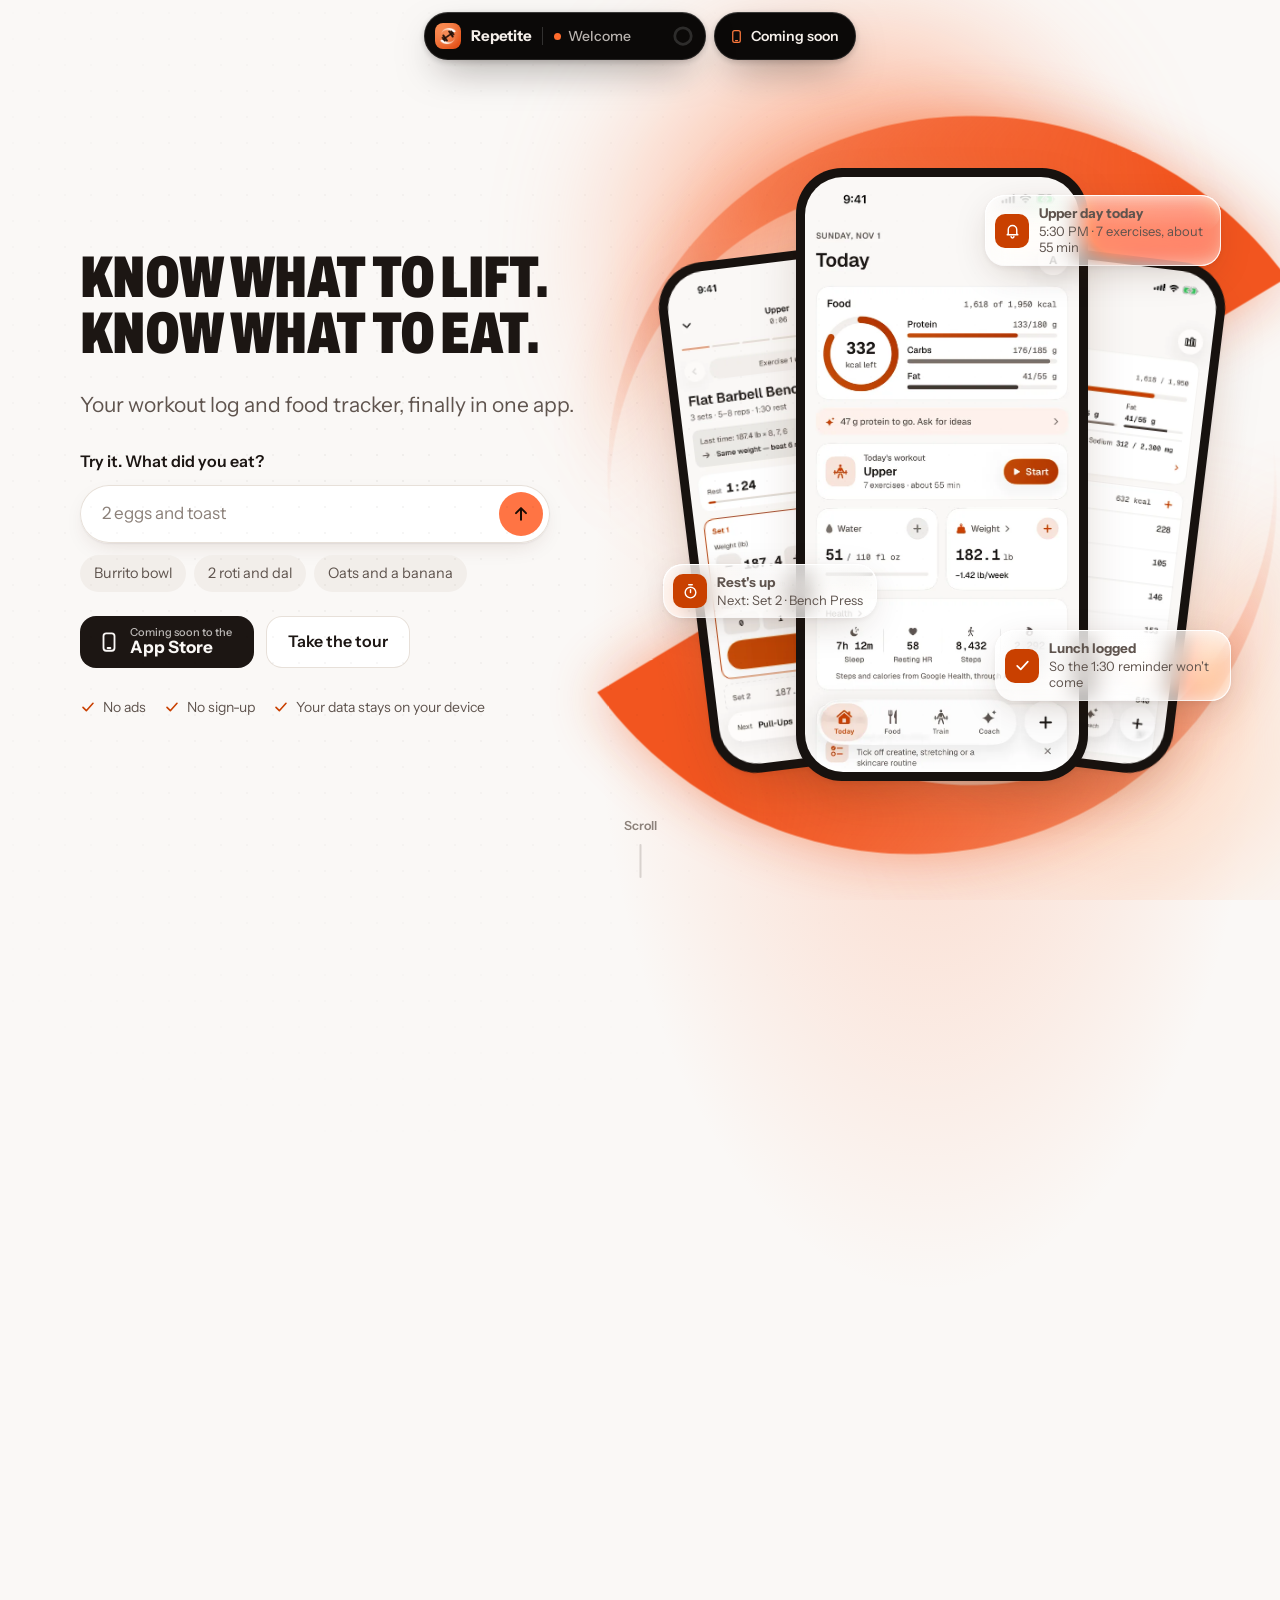
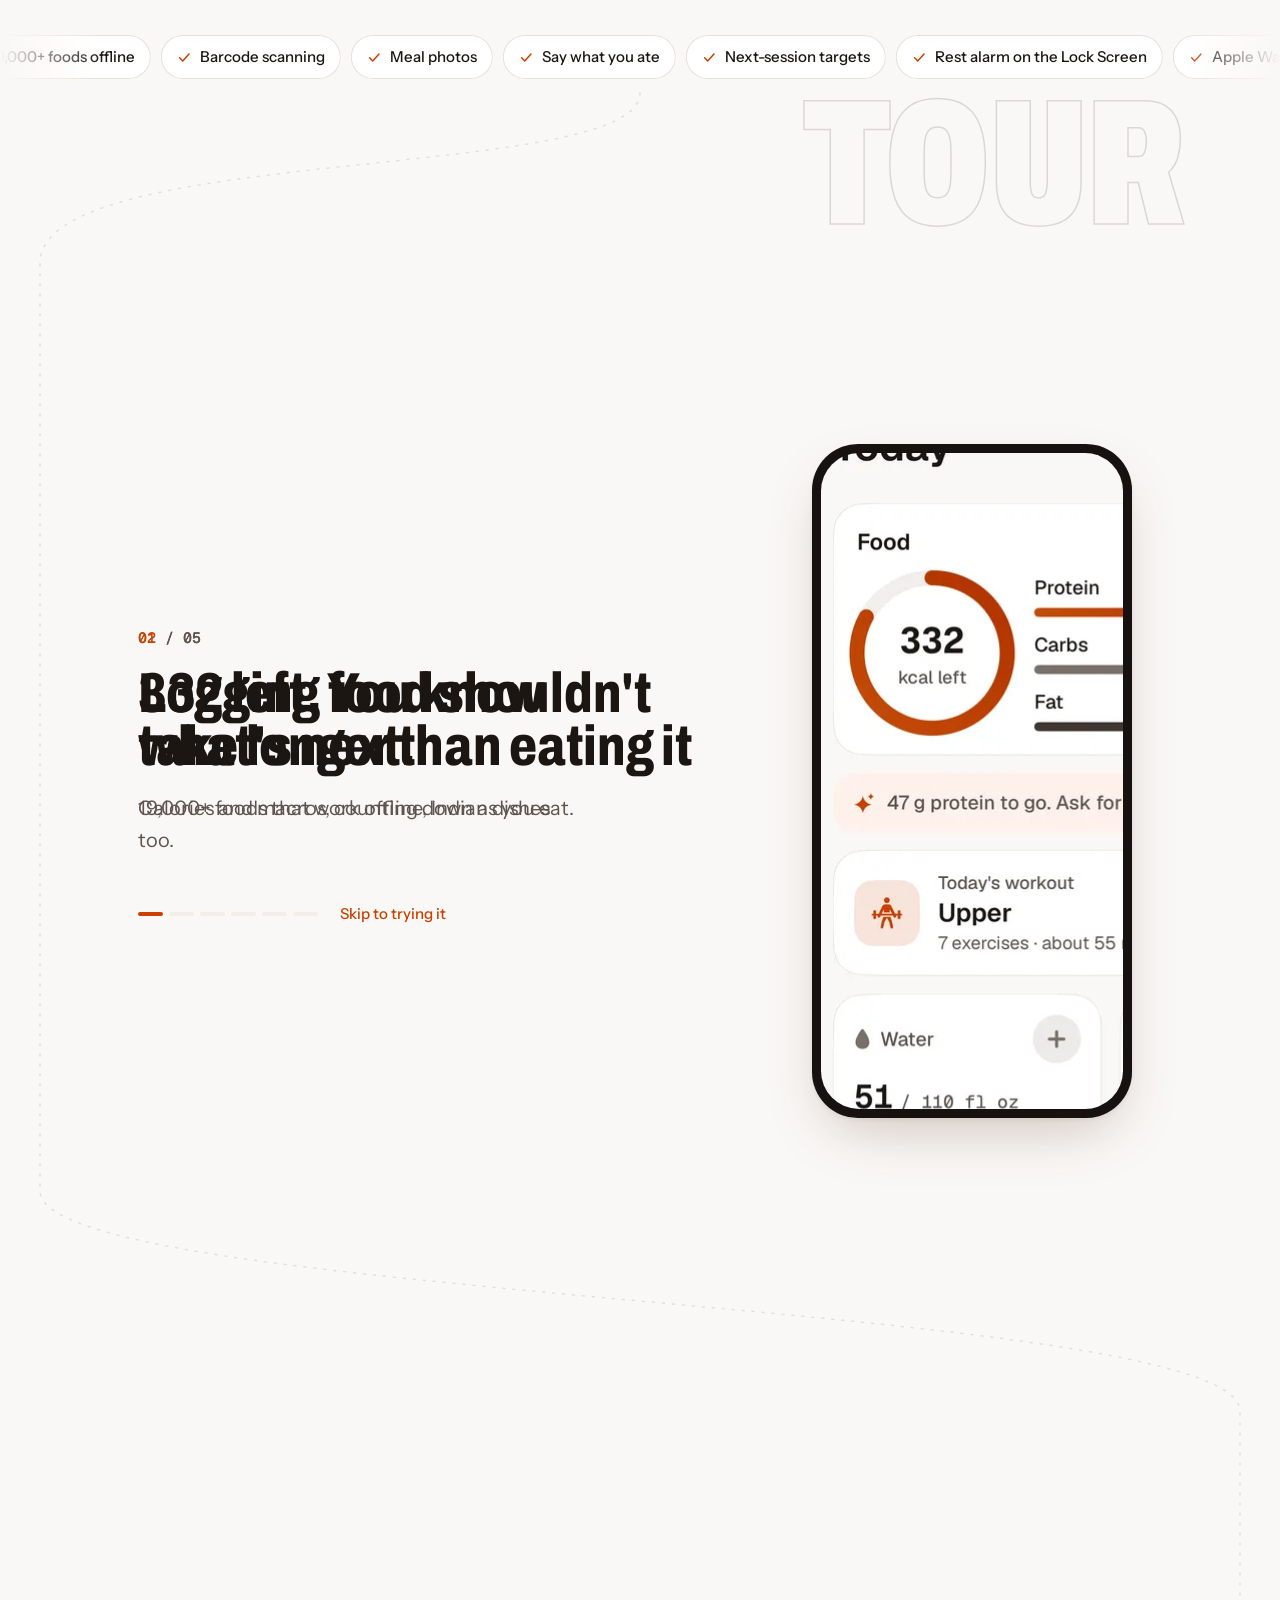
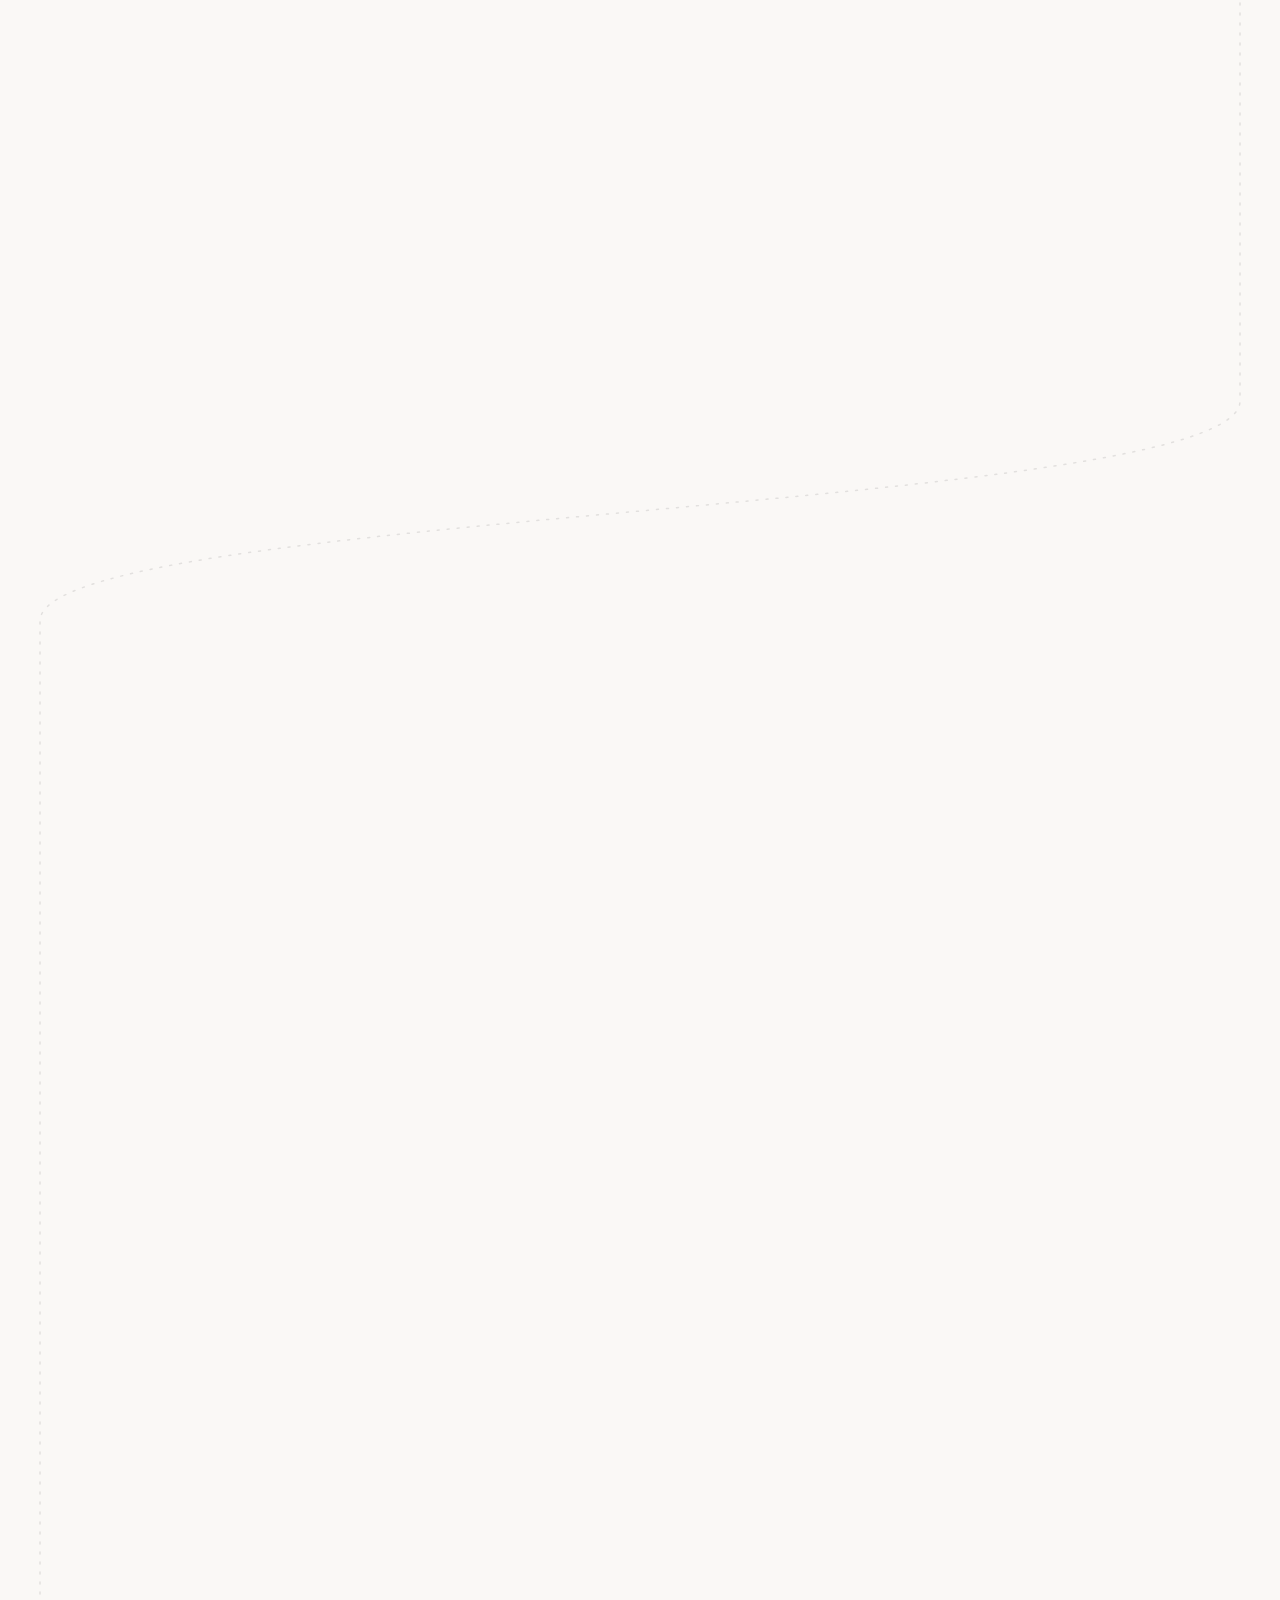
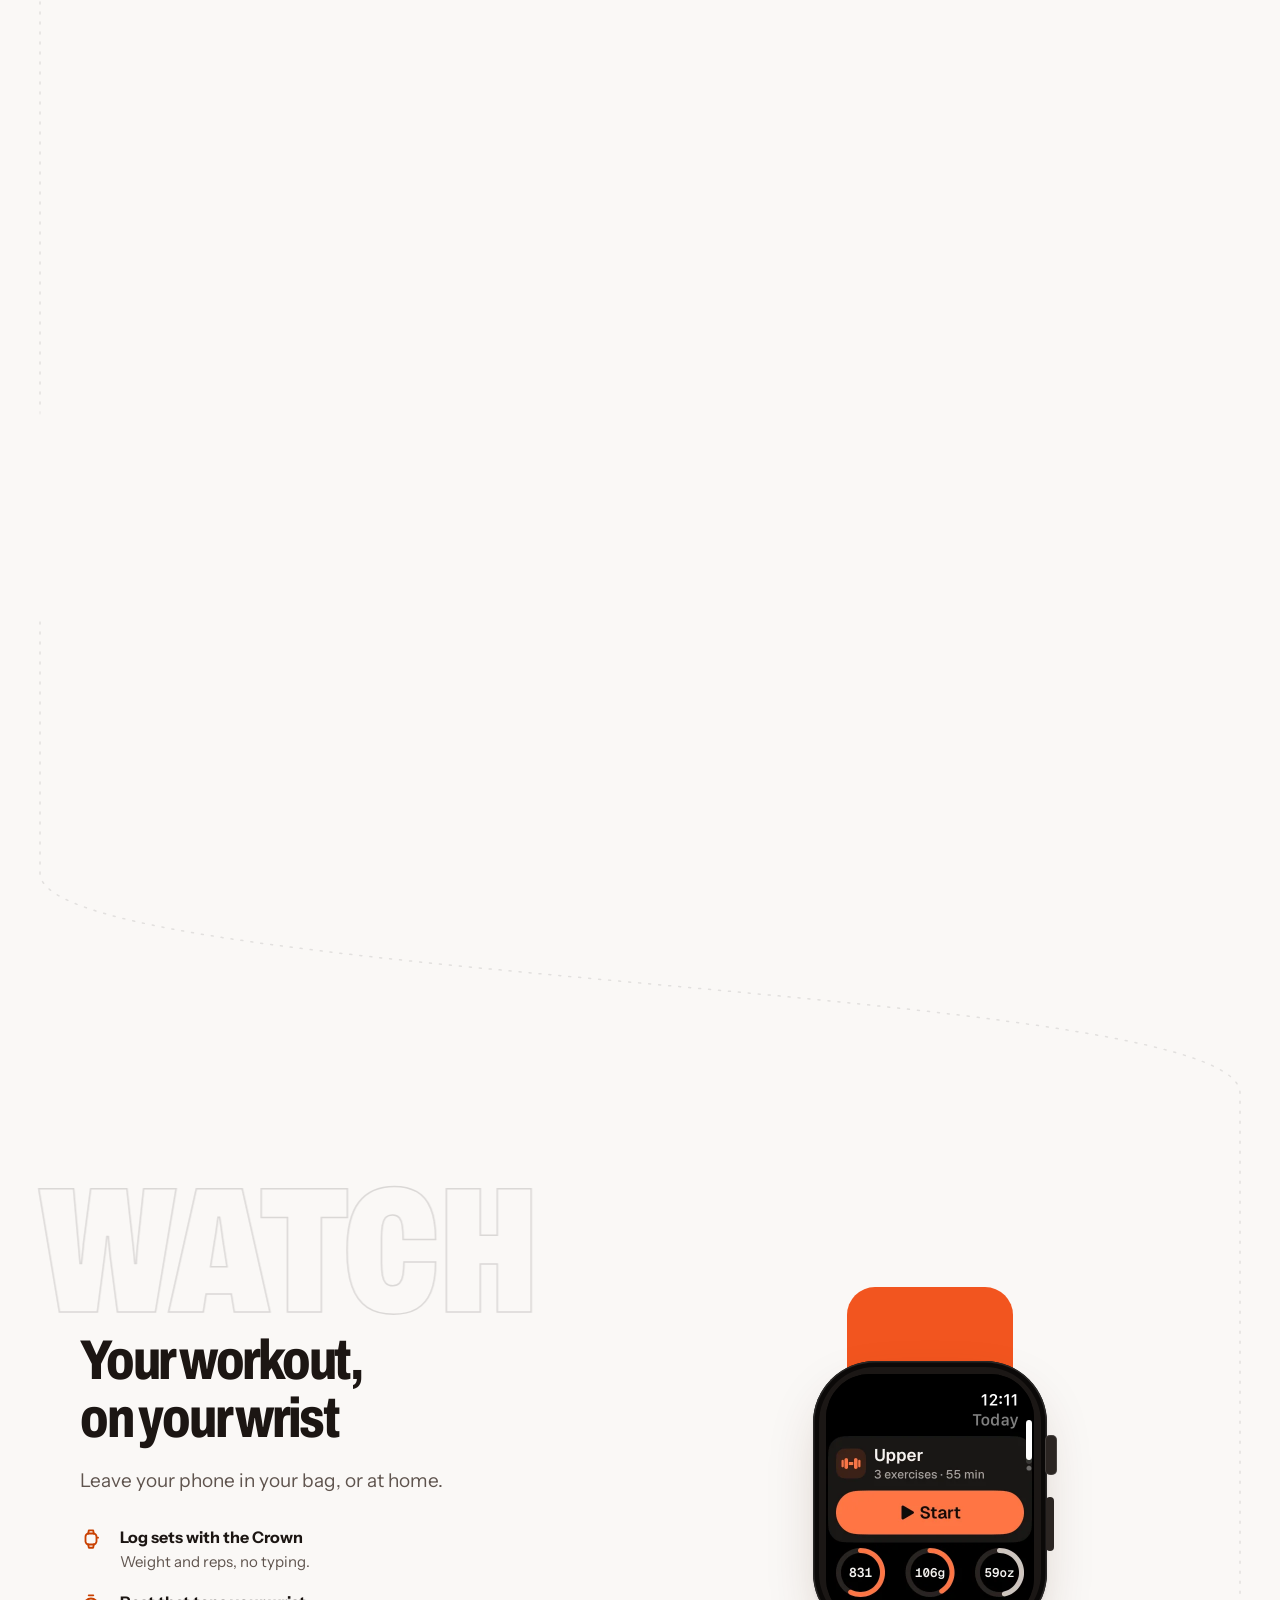
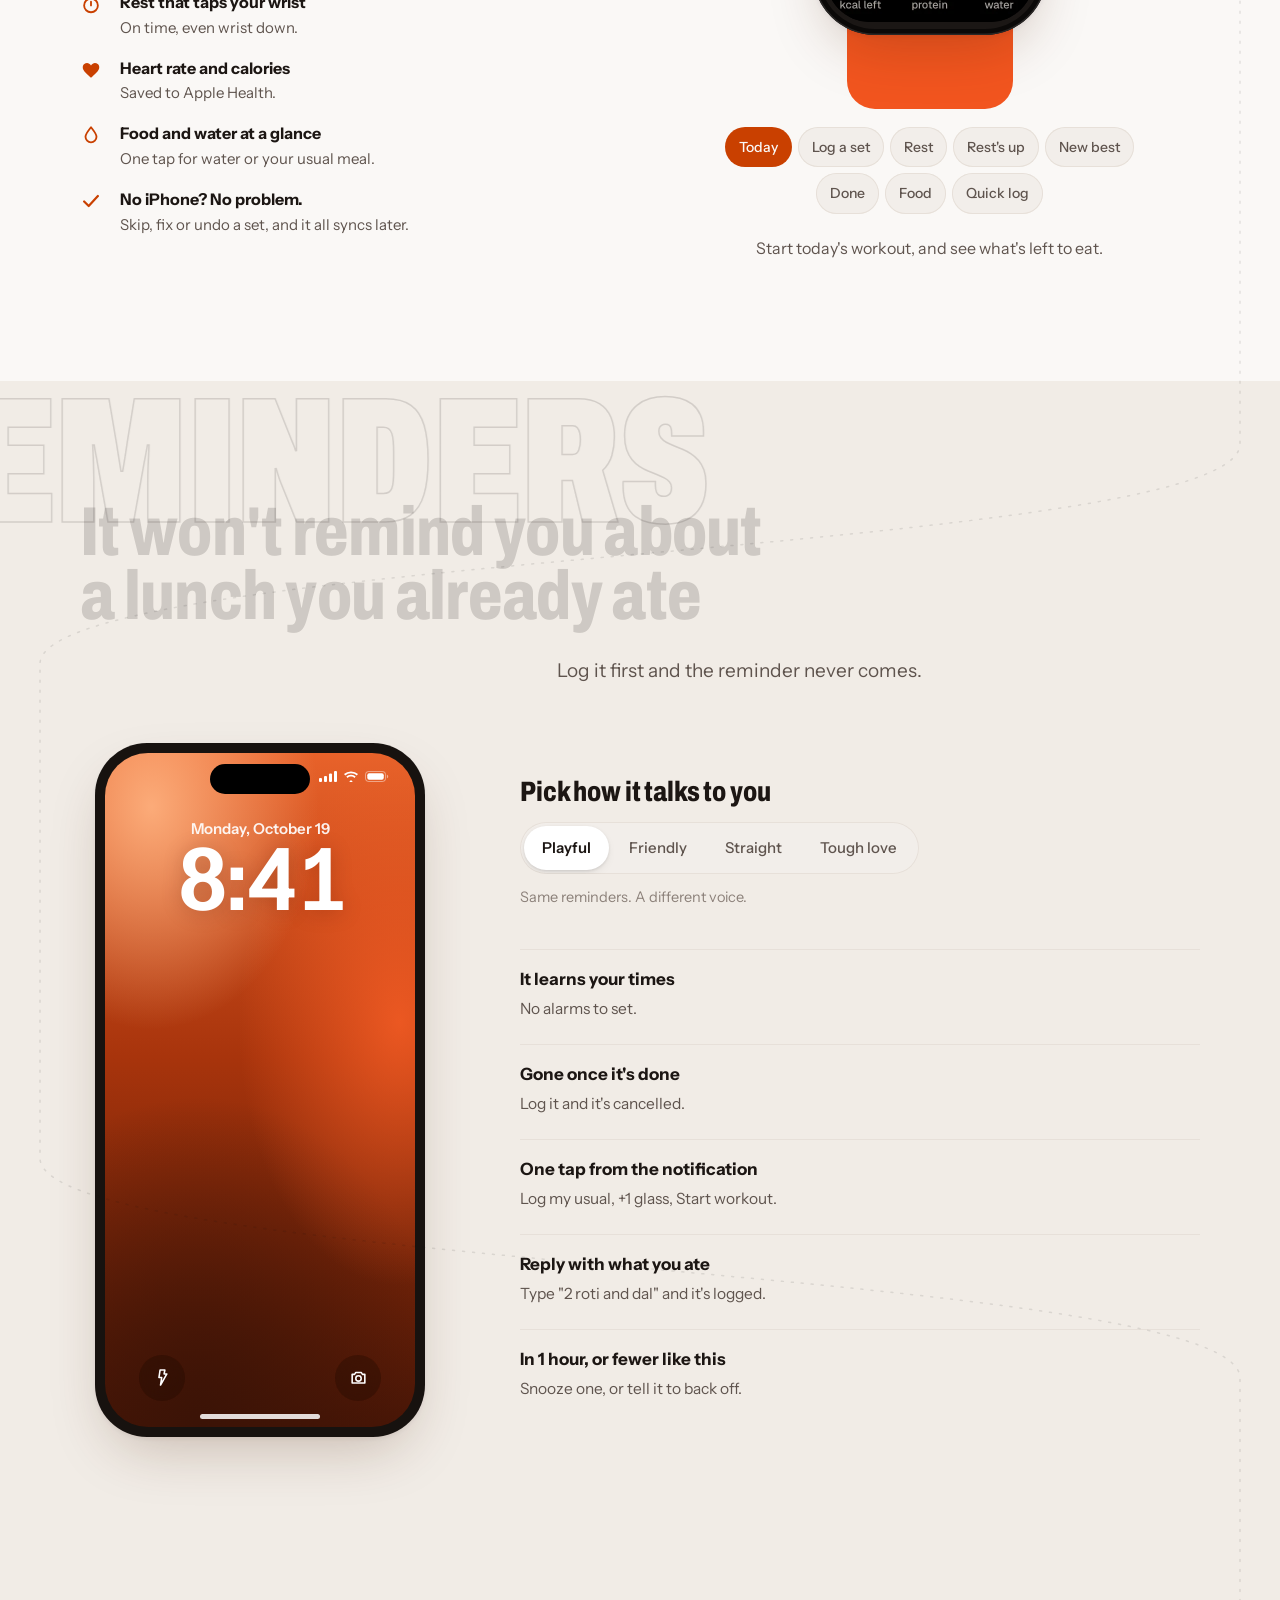
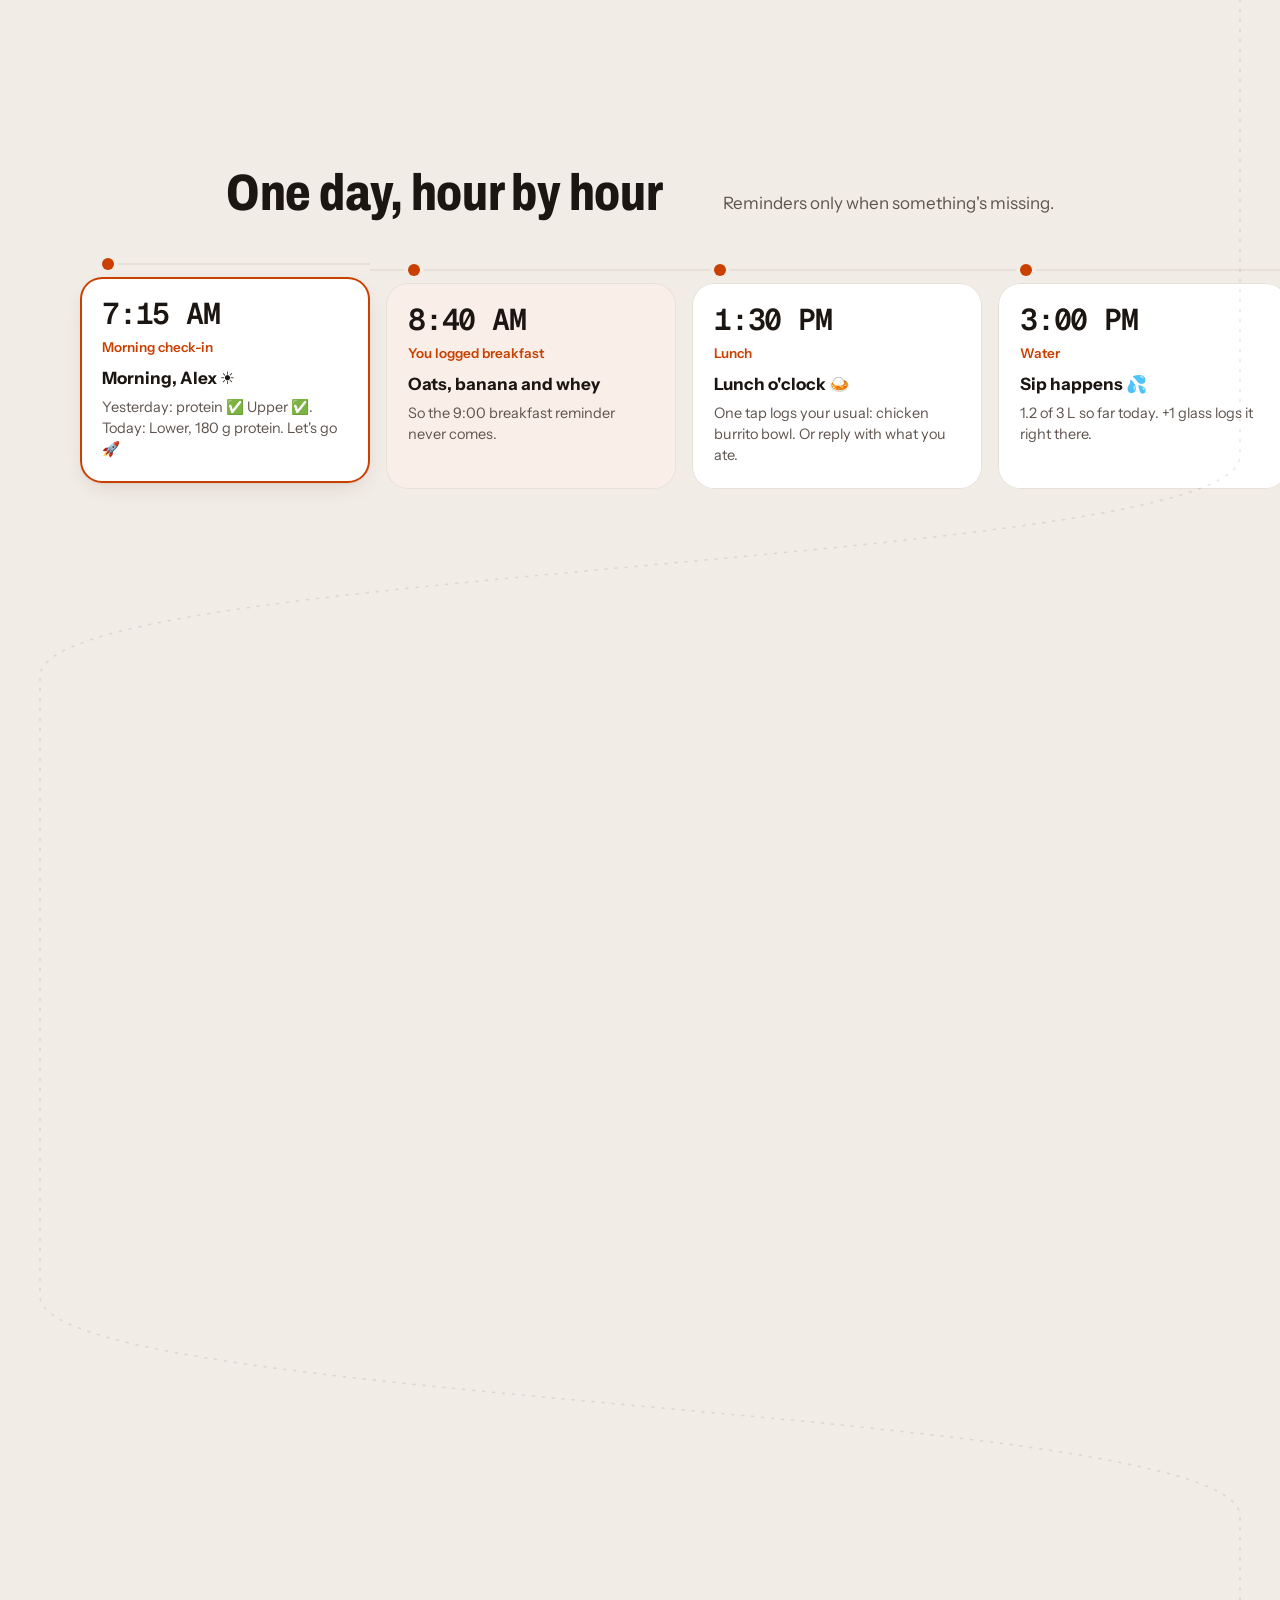
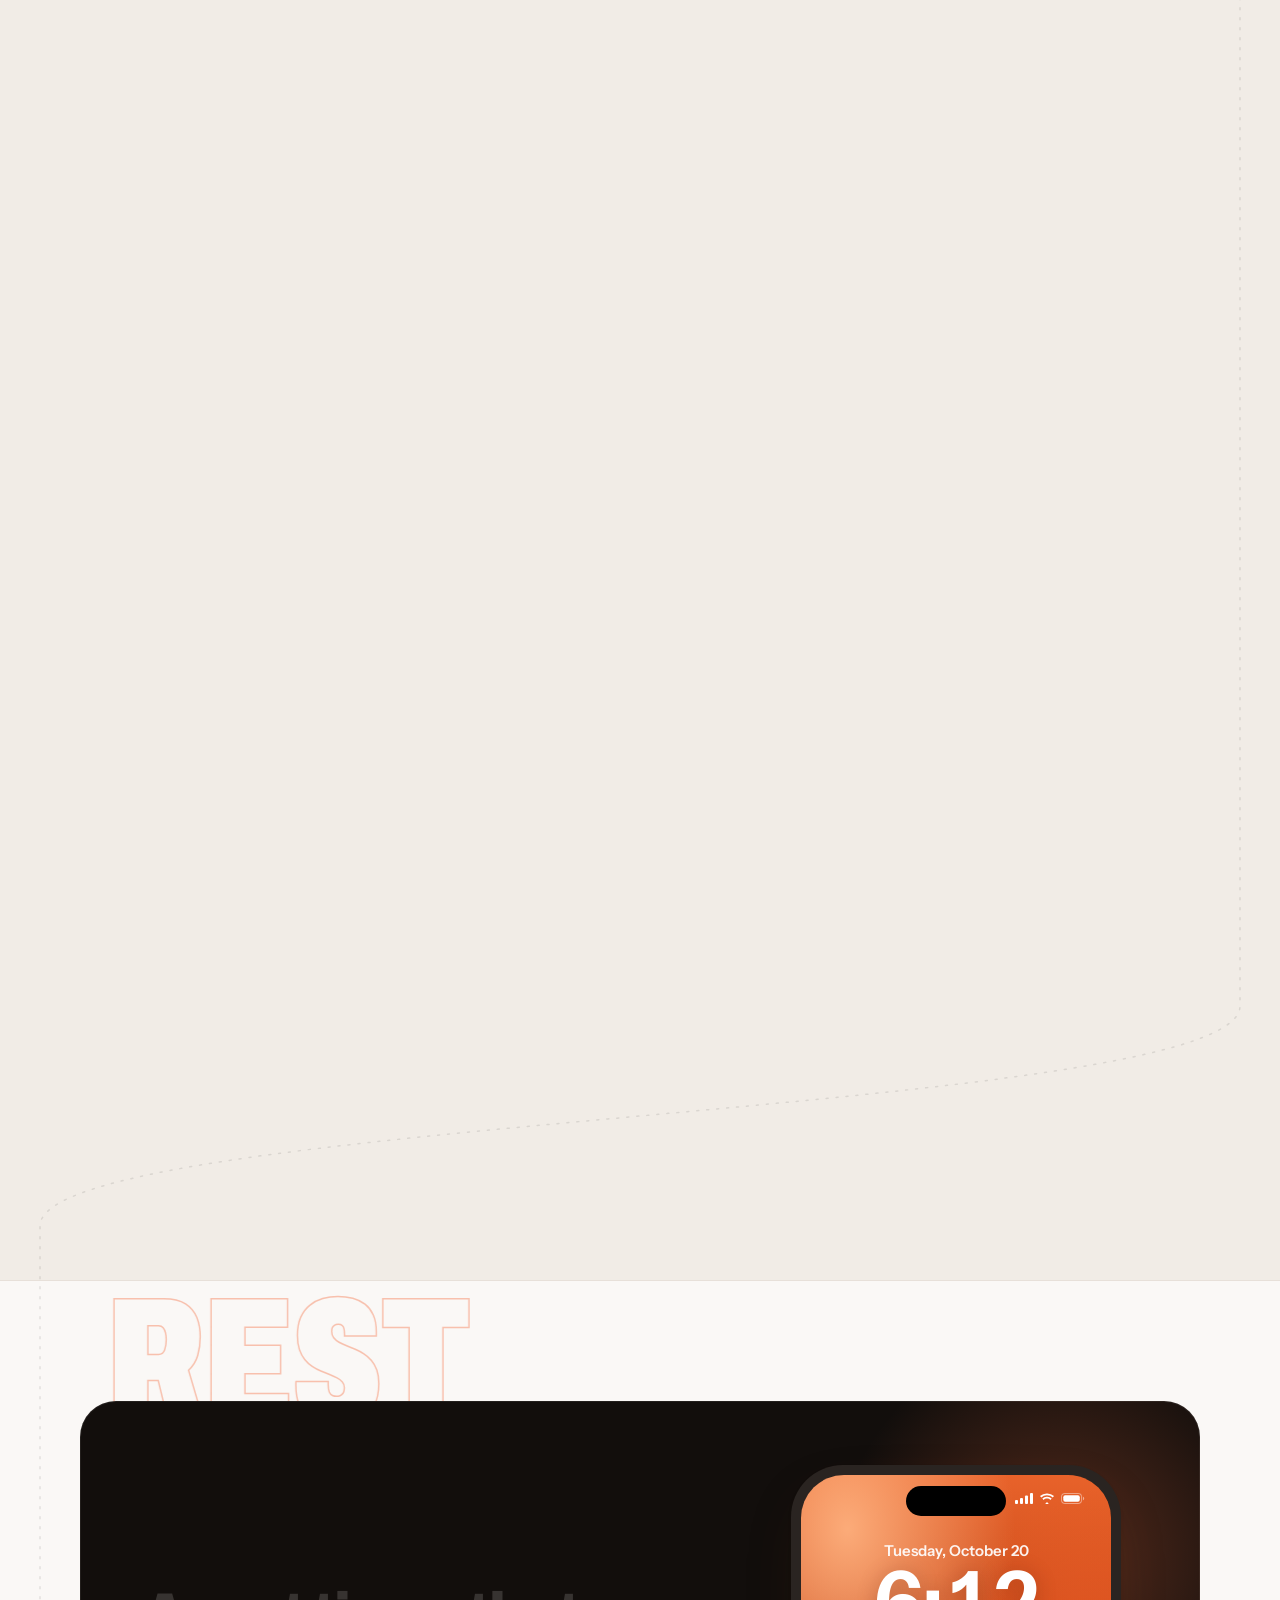
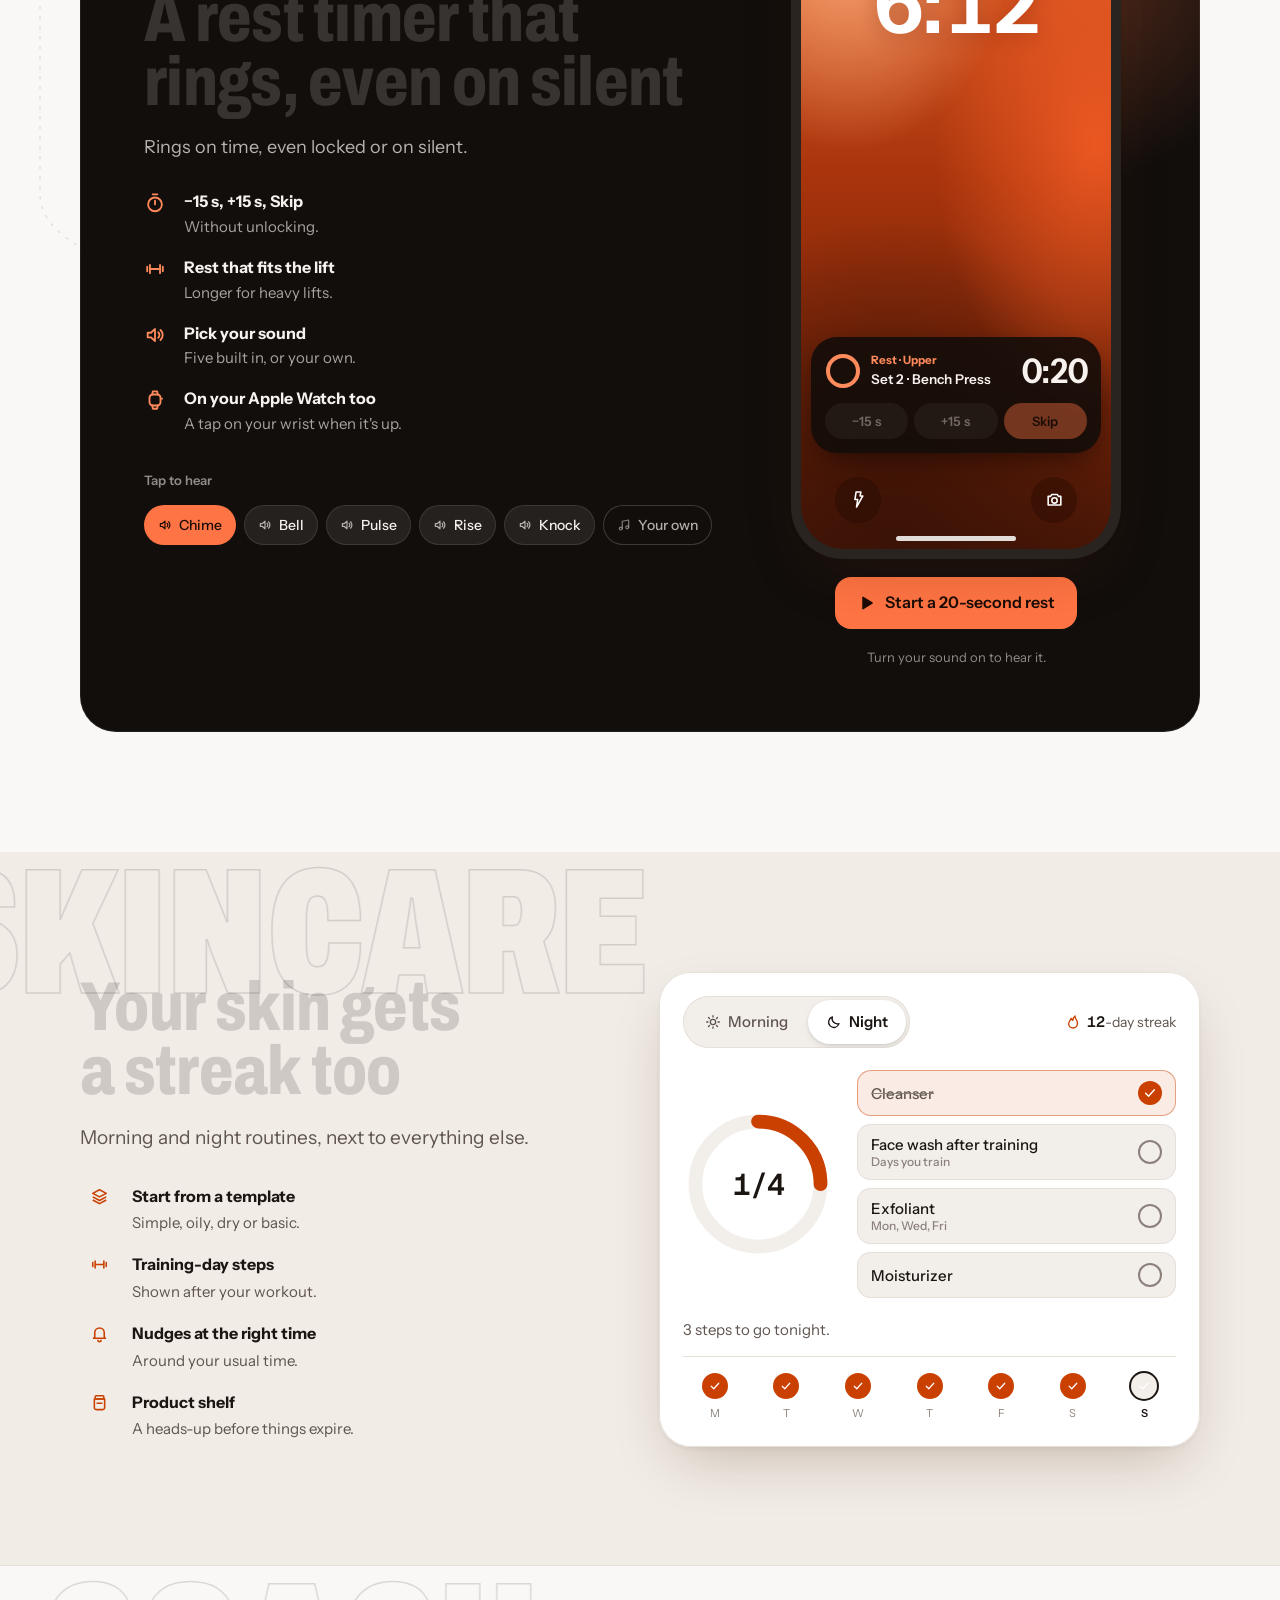
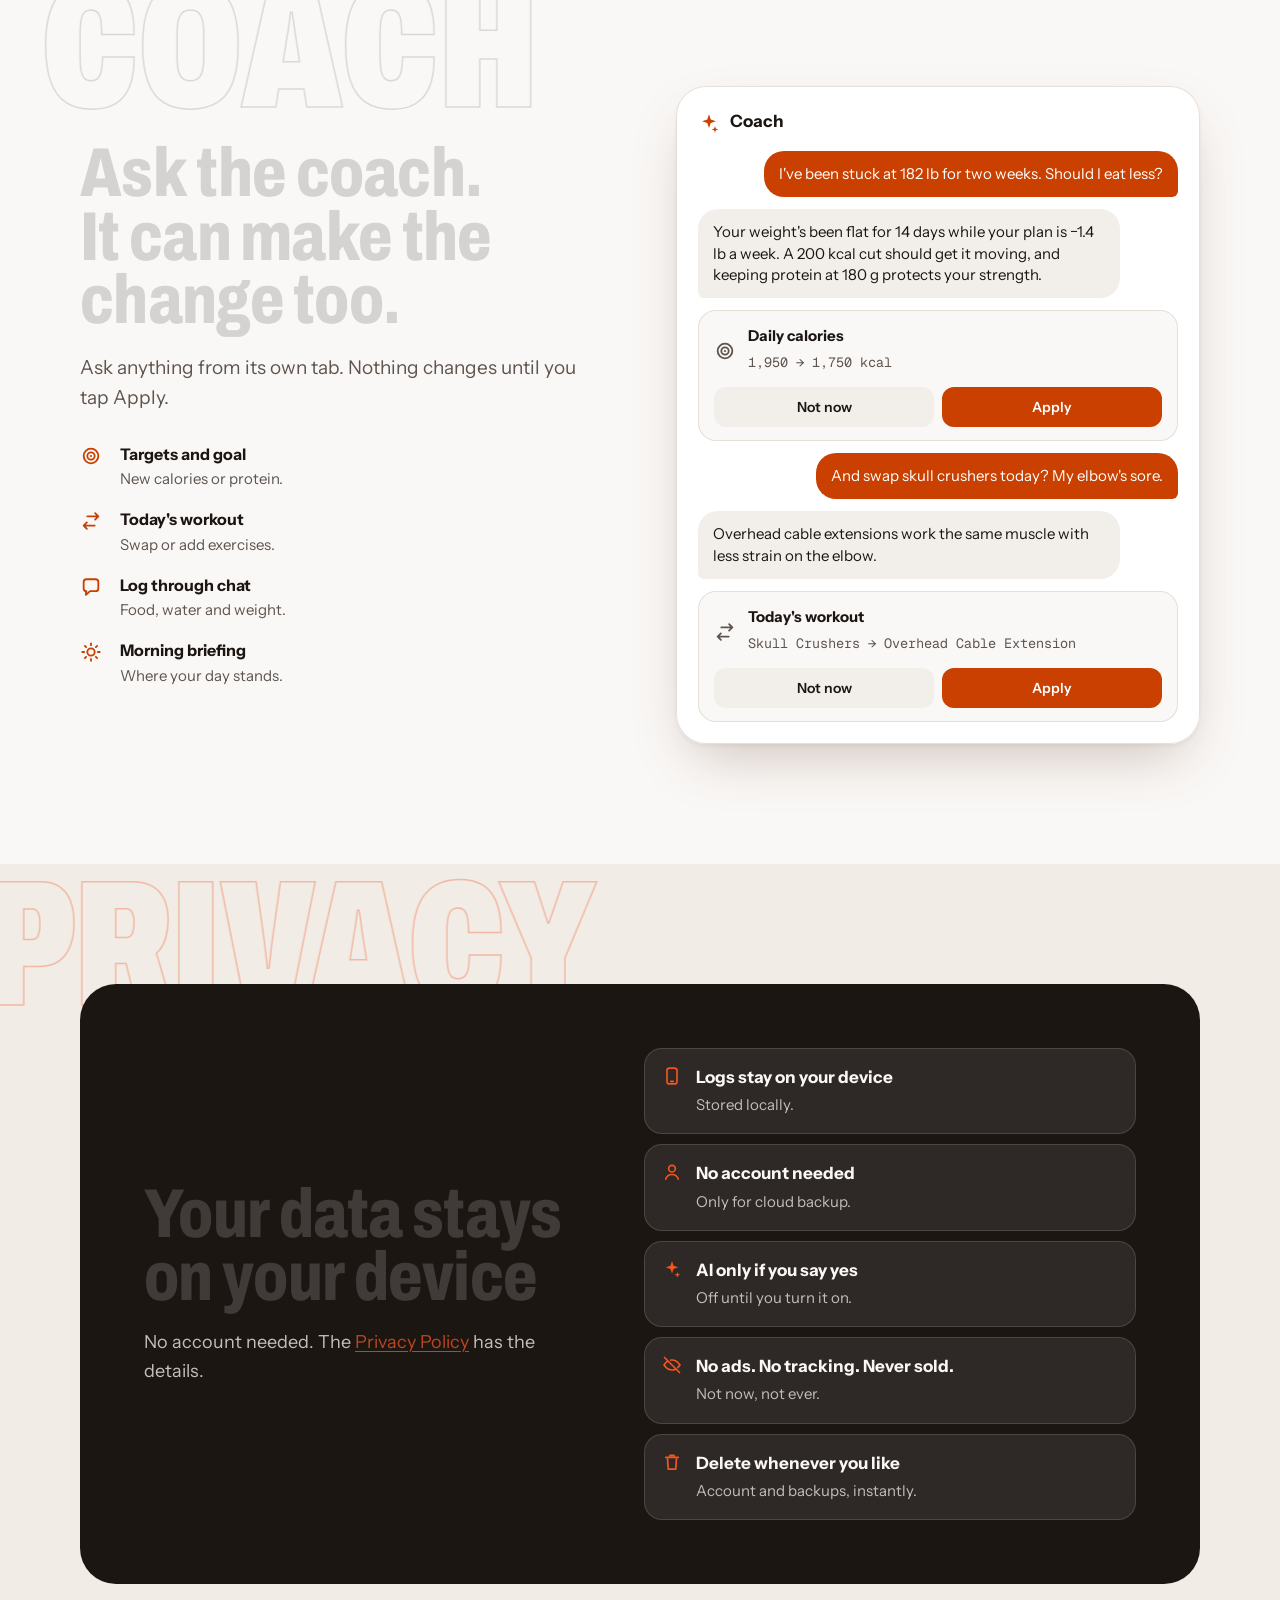
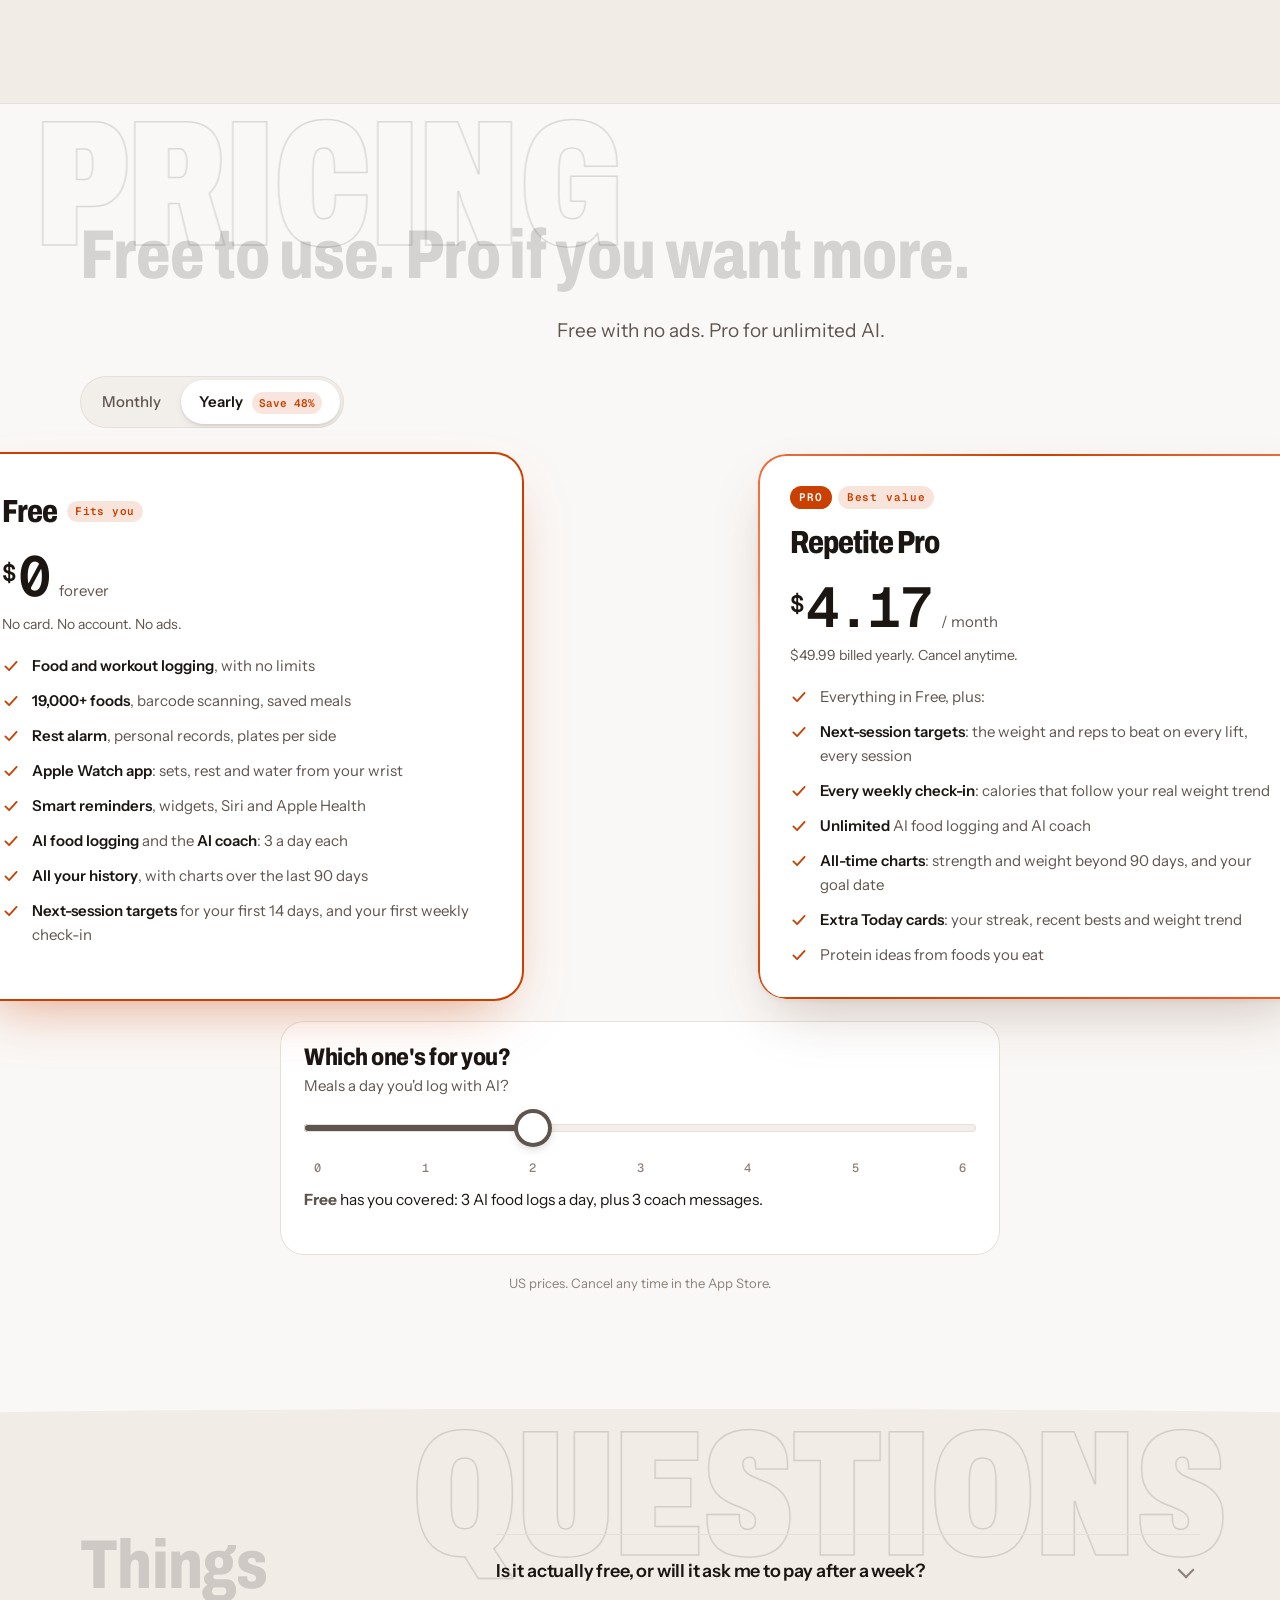
==== commit 9dad8e5c: "Pricing: no trial, all history on Free with 90-day charts, 14 days of targets; Privacy Policy covers" ====
--- a/index.html
+++ b/index.html
@@ -22,7 +22,7 @@
 <link rel="stylesheet" href="style.css?v=d9a17bf7e3">
 <script src="vendor/lenis.min.js" defer></script>
 <script src="vendor/lenis-snap.min.js" defer></script>
-<script src="site.js?v=dd8ed530a7" defer></script>
+<script src="site.js?v=1771317e26" defer></script>
 </head>
 <body>
 <svg width="0" height="0" style="position:absolute" aria-hidden="true" focusable="false">
@@ -550,7 +550,8 @@
           <li><svg aria-hidden="true"><use href="#i-check"/></svg><span><strong>Apple Watch app</strong>: sets, rest and water from your wrist</span></li>
           <li><svg aria-hidden="true"><use href="#i-check"/></svg><span><strong>Smart reminders</strong>, widgets, Siri and Apple Health</span></li>
           <li><svg aria-hidden="true"><use href="#i-check"/></svg><span><strong>AI food logging</strong> and the <strong>AI coach</strong>: 3 a day each</span></li>
-          <li><svg aria-hidden="true"><use href="#i-check"/></svg><span><strong>History and trends</strong>: the last 30 days</span></li>
+          <li><svg aria-hidden="true"><use href="#i-check"/></svg><span><strong>All your history</strong>, with charts over the last 90 days</span></li>
+          <li><svg aria-hidden="true"><use href="#i-check"/></svg><span><strong>Next-session targets</strong> for your first 14 days, and your first weekly check-in</span></li>
         </ul>
       </div>
       <div class="plan pro reveal" data-plan="pro">
@@ -558,14 +559,14 @@
           <div class="plan-tags"><span class="tag">PRO</span><span class="tag ghost" id="best-value">Best value</span></div>
           <h3>Repetite Pro</h3>
           <p class="price"><span class="cur">$</span><span class="amount" id="pro-amount" data-monthly="7.99" data-yearly="4.17">4.17</span><span class="per">/ month</span></p>
-          <p class="price-sub" id="pro-sub" data-monthly="Billed monthly. Cancel anytime." data-yearly="$49.99 billed yearly, with a 1-week free trial.">$49.99 billed yearly, with a 1-week free trial.</p>
+          <p class="price-sub" id="pro-sub" data-monthly="Billed monthly. Cancel anytime." data-yearly="$49.99 billed yearly. Cancel anytime.">$49.99 billed yearly. Cancel anytime.</p>
         </div>
         <ul>
           <li><svg aria-hidden="true"><use href="#i-check"/></svg><span>Everything in Free, plus:</span></li>
-          <li><svg aria-hidden="true"><use href="#i-check"/></svg><span><strong>Next-session targets</strong>: the weight and reps to beat on every lift</span></li>
-          <li><svg aria-hidden="true"><use href="#i-check"/></svg><span><strong>Weekly check-ins</strong>: calories that follow your real weight trend</span></li>
+          <li><svg aria-hidden="true"><use href="#i-check"/></svg><span><strong>Next-session targets</strong>: the weight and reps to beat on every lift, every session</span></li>
+          <li><svg aria-hidden="true"><use href="#i-check"/></svg><span><strong>Every weekly check-in</strong>: calories that follow your real weight trend</span></li>
           <li><svg aria-hidden="true"><use href="#i-check"/></svg><span><strong>Unlimited</strong> AI food logging and AI coach</span></li>
-          <li><svg aria-hidden="true"><use href="#i-check"/></svg><span><strong>Your full history</strong>, with trends beyond 30 days</span></li>
+          <li><svg aria-hidden="true"><use href="#i-check"/></svg><span><strong>All-time charts</strong>: strength and weight beyond 90 days, and your goal date</span></li>
           <li><svg aria-hidden="true"><use href="#i-check"/></svg><span><strong>Extra Today cards</strong>: your streak, recent bests and weight trend</span></li>
           <li><svg aria-hidden="true"><use href="#i-check"/></svg><span>Protein ideas from foods you eat</span></li>
         </ul>
@@ -594,7 +595,7 @@
       <h2 id="faq-title">Things people ask</h2>
     </div>
     <div class="faq-list">
-      <details><summary>Is it actually free, or will it ask me to pay after a week?</summary><p>It's free for good. Logging food and workouts, barcode scanning, the rest timer, reminders and widgets never cost anything, and there are no ads. Pro is optional: unlimited AI, your full history, smarter targets and extra Today cards.</p></details>
+      <details><summary>Is it actually free, or will it ask me to pay after a week?</summary><p>It's free for good. Logging food and workouts, barcode scanning, the rest timer, reminders and widgets never cost anything, and there are no ads. Pro is optional: unlimited AI, next-session targets after your first 14 days, every weekly check-in, all-time charts and extra Today cards.</p></details>
       <details><summary>Do I have to make an account?</summary><p>No. Open it and start logging. Sign in only if you want a cloud backup.</p></details>
       <details><summary>Can I log Indian food like dal, roti and paneer?</summary><p>Yes. Plenty of Indian dishes are built in, and you can type amounts like "2 roti" or "dal 200 g".</p></details>
       <details><summary>Does it work with my Apple Watch, Fitbit or Garmin?</summary><p>Yes. Repetite has its own Apple Watch app: start your workout, log sets with the Crown and feel a tap when rest is up, even with your iPhone left at home. Fitbit, Garmin and others work through Apple Health: sleep, heart rate, steps and calories come in on their own.</p></details>
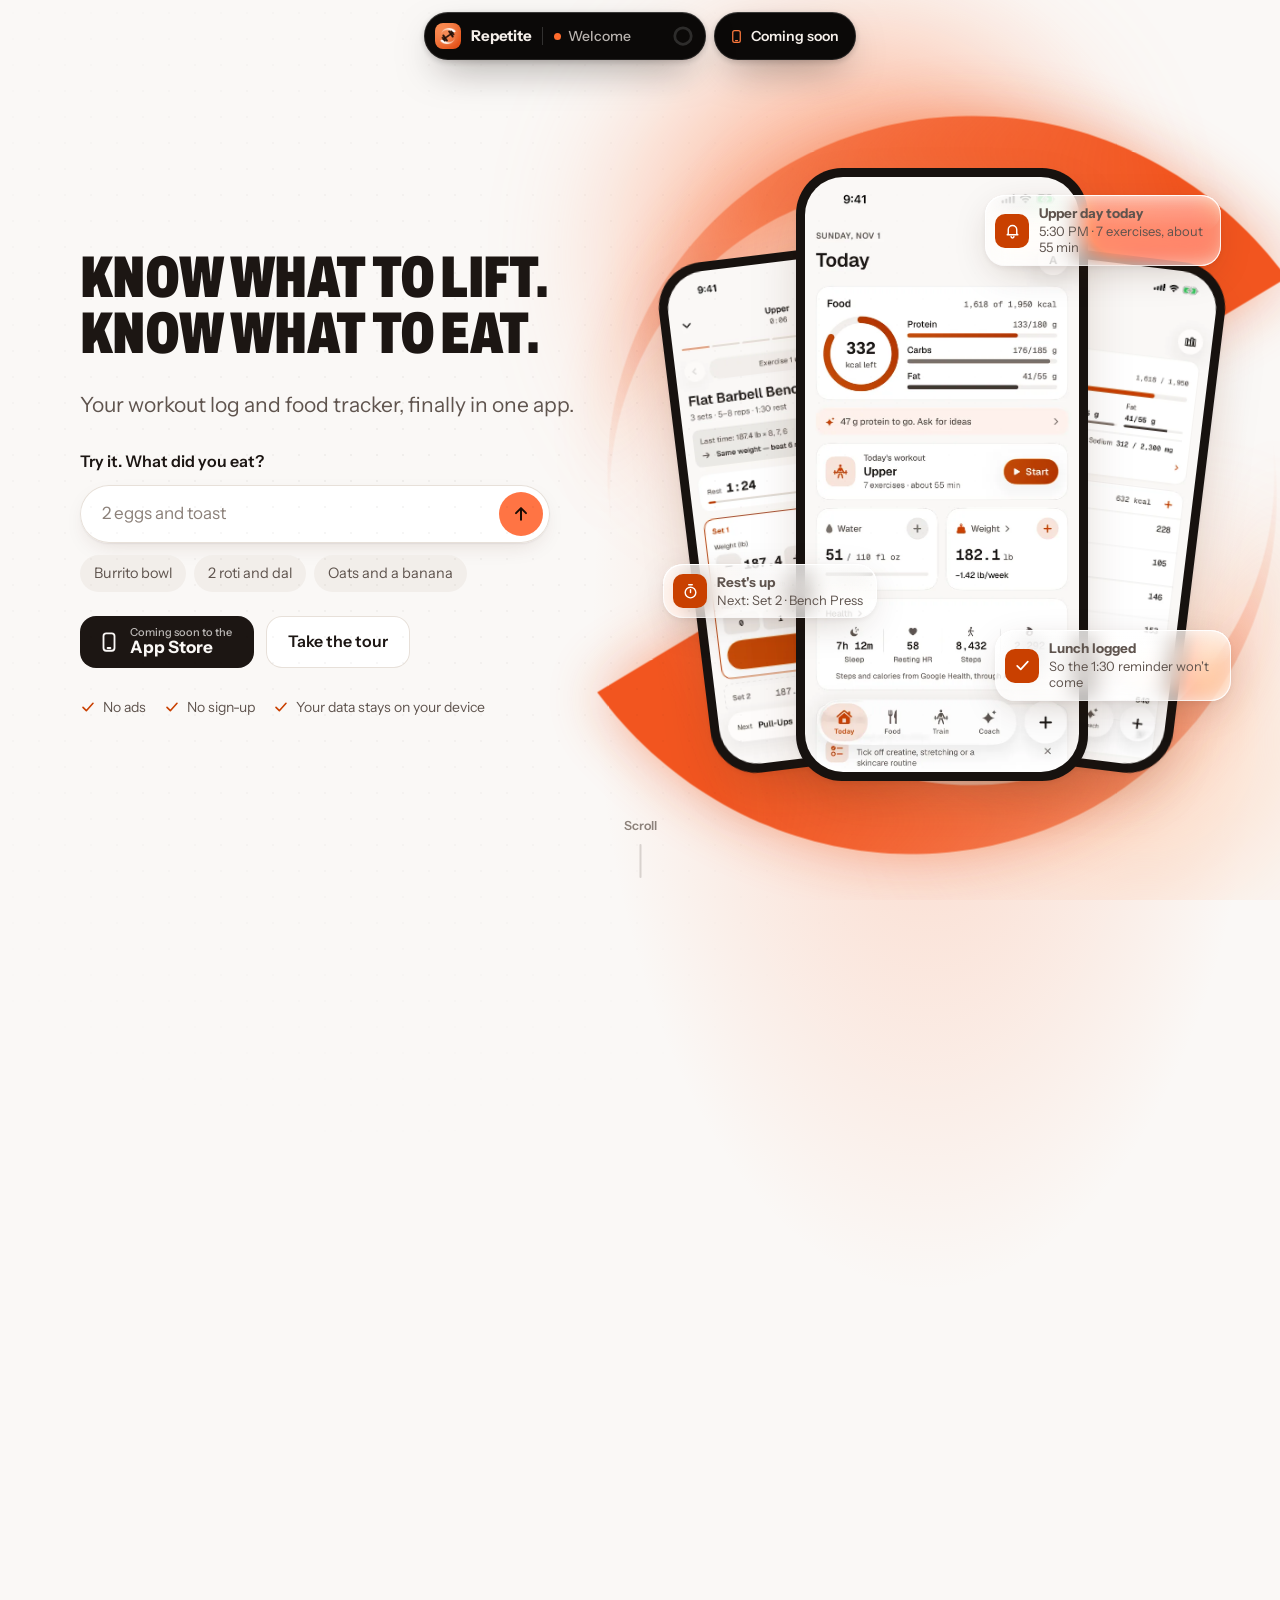
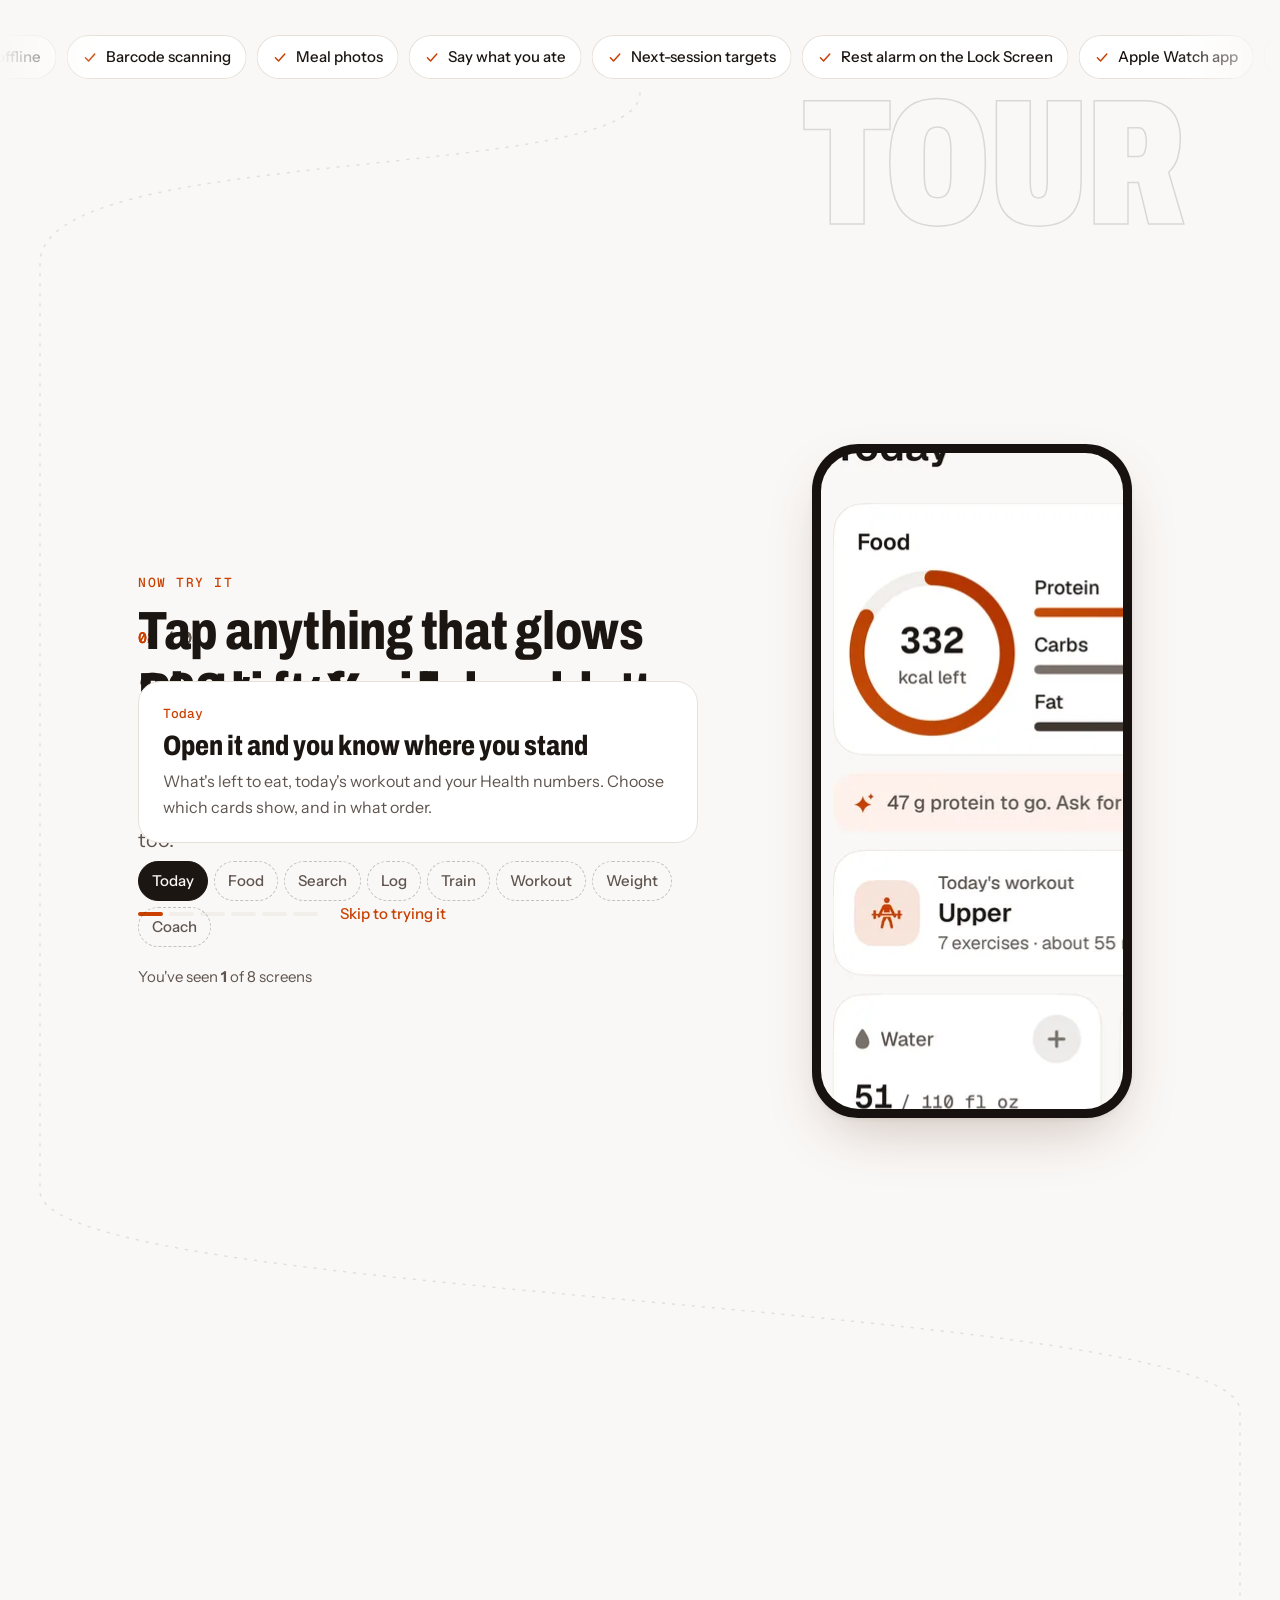
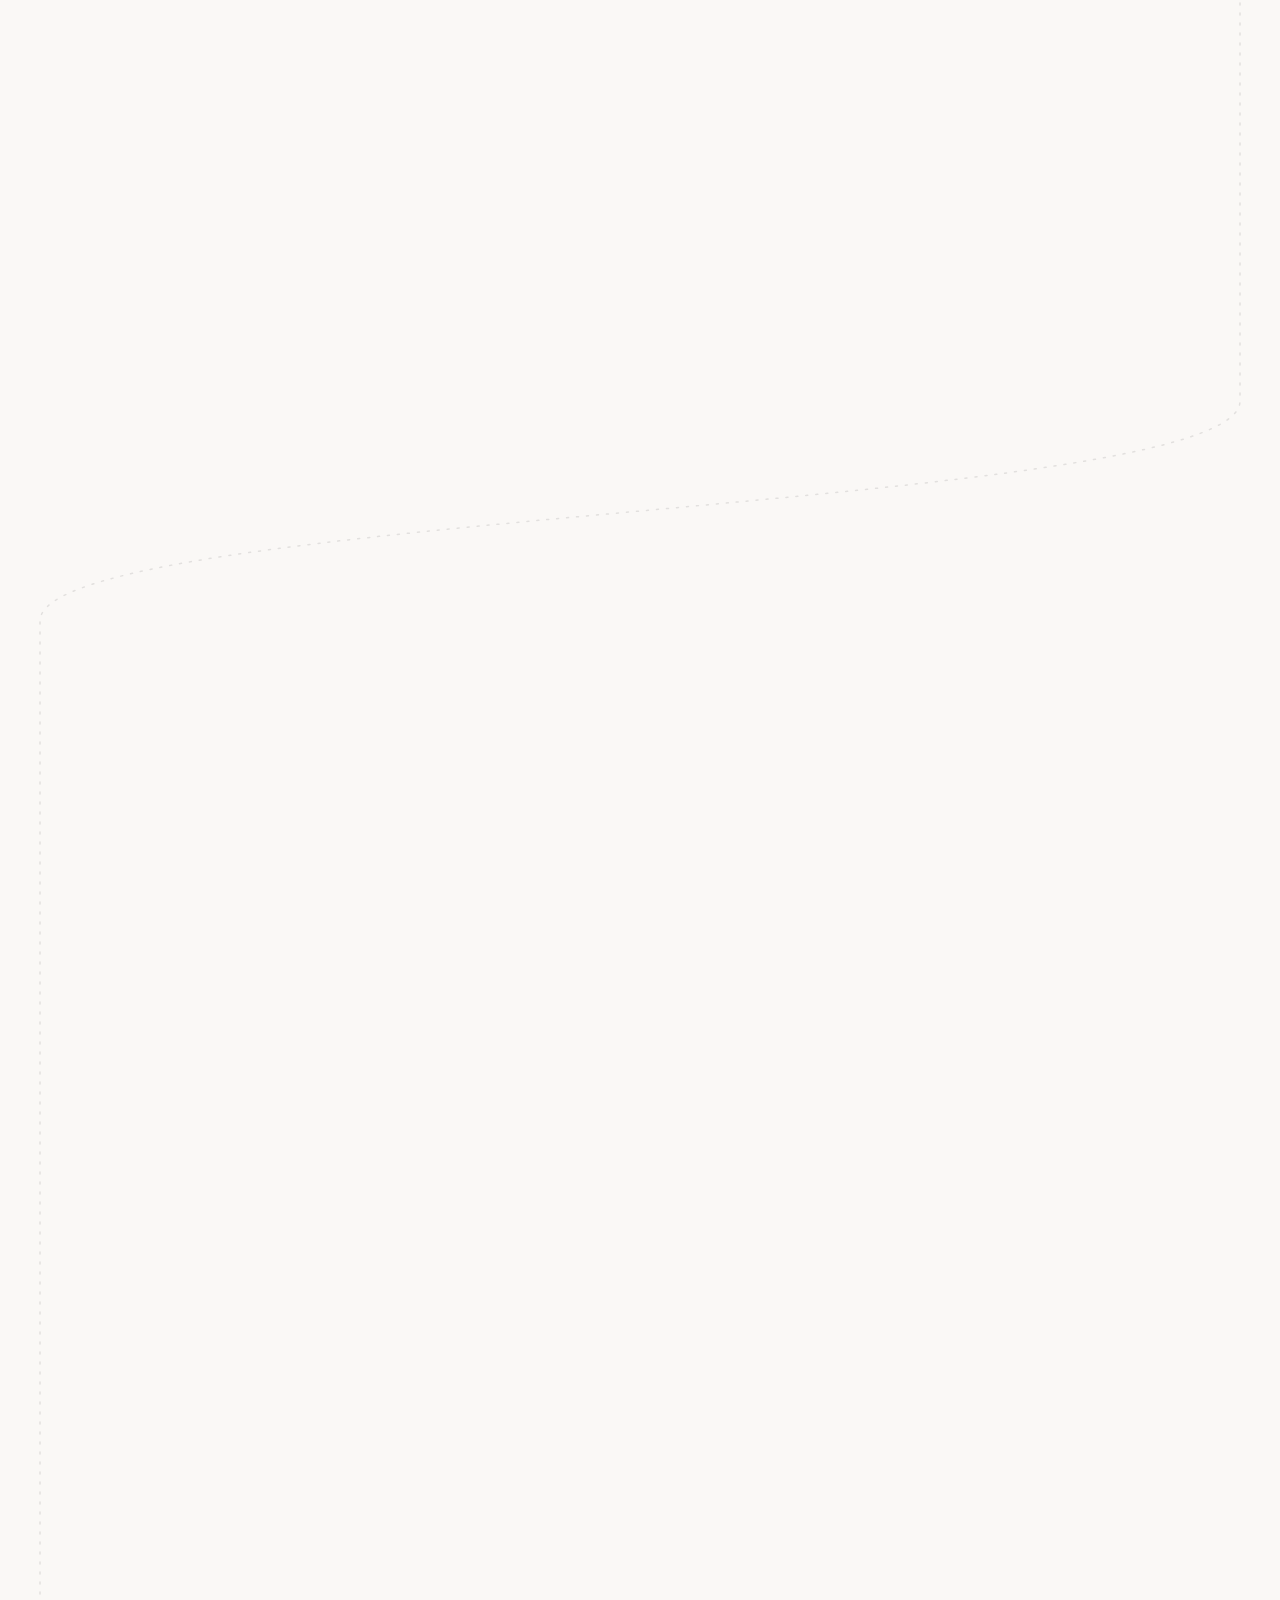
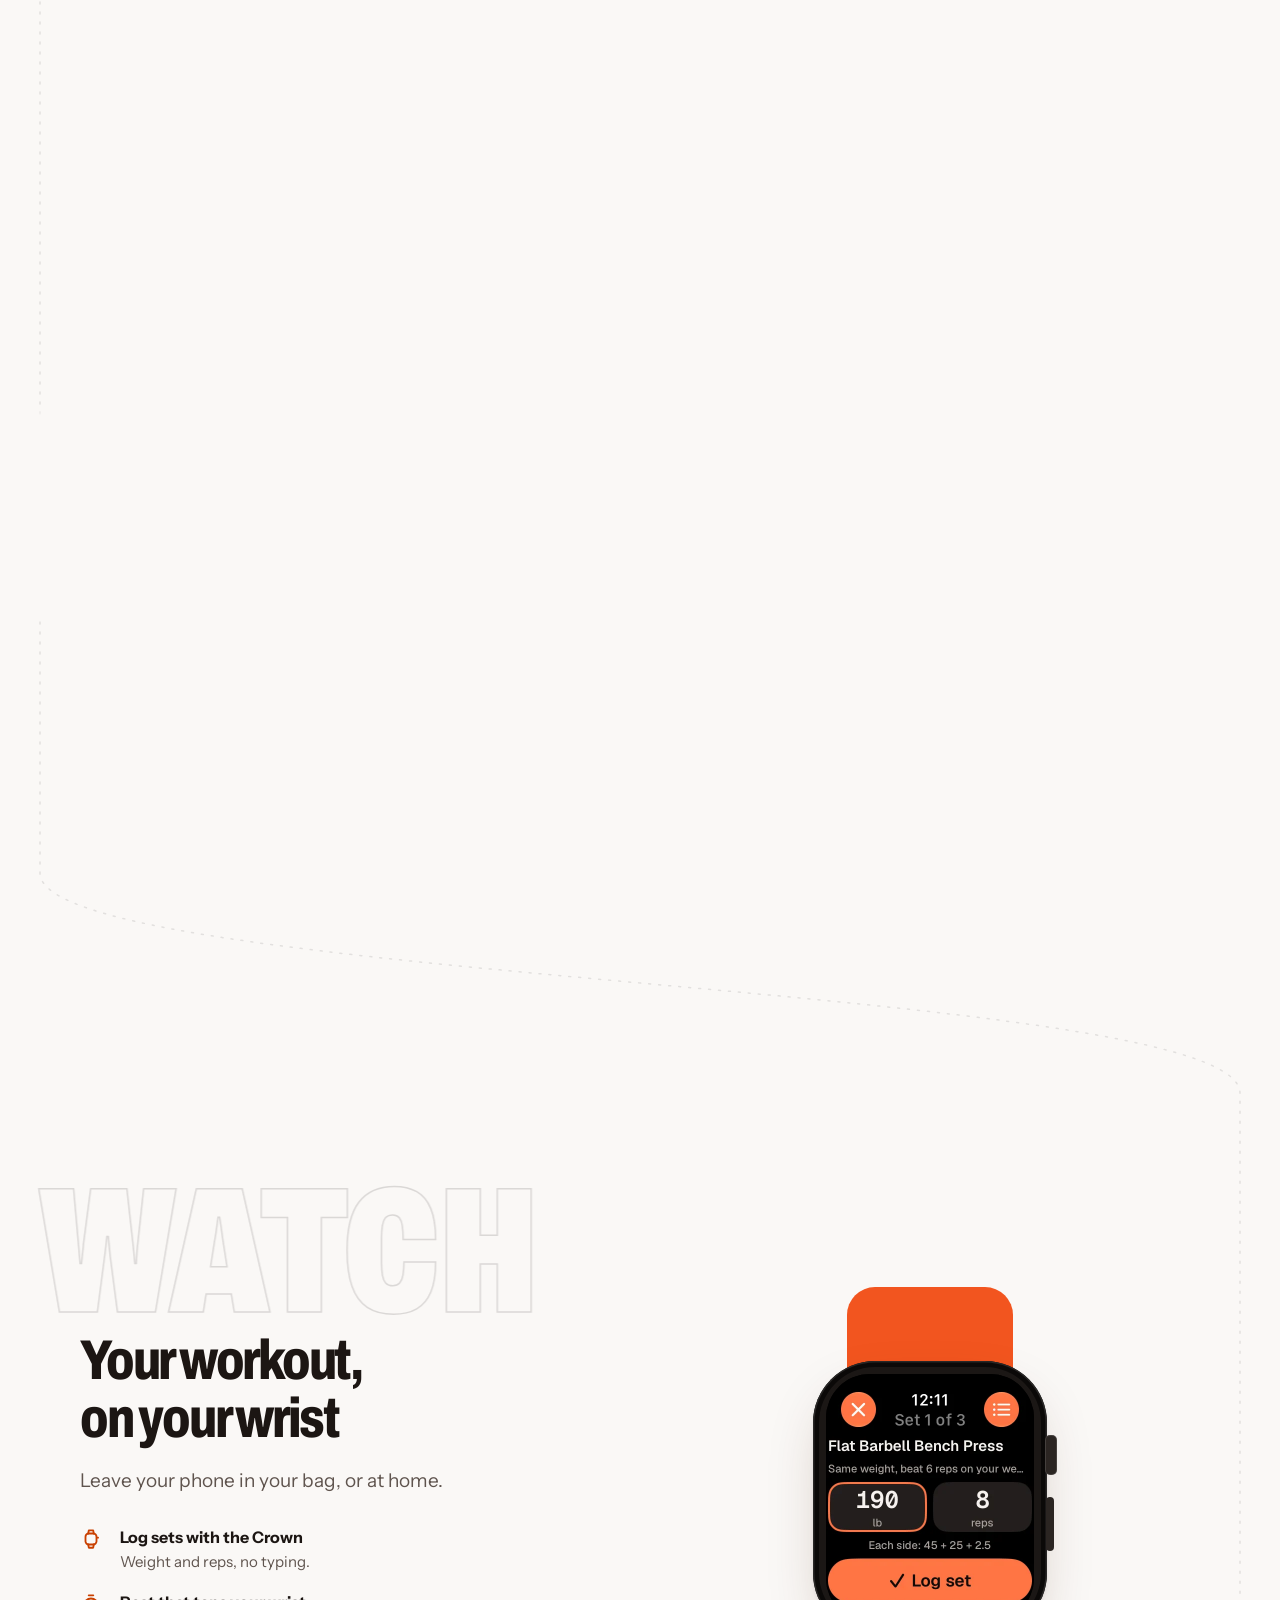
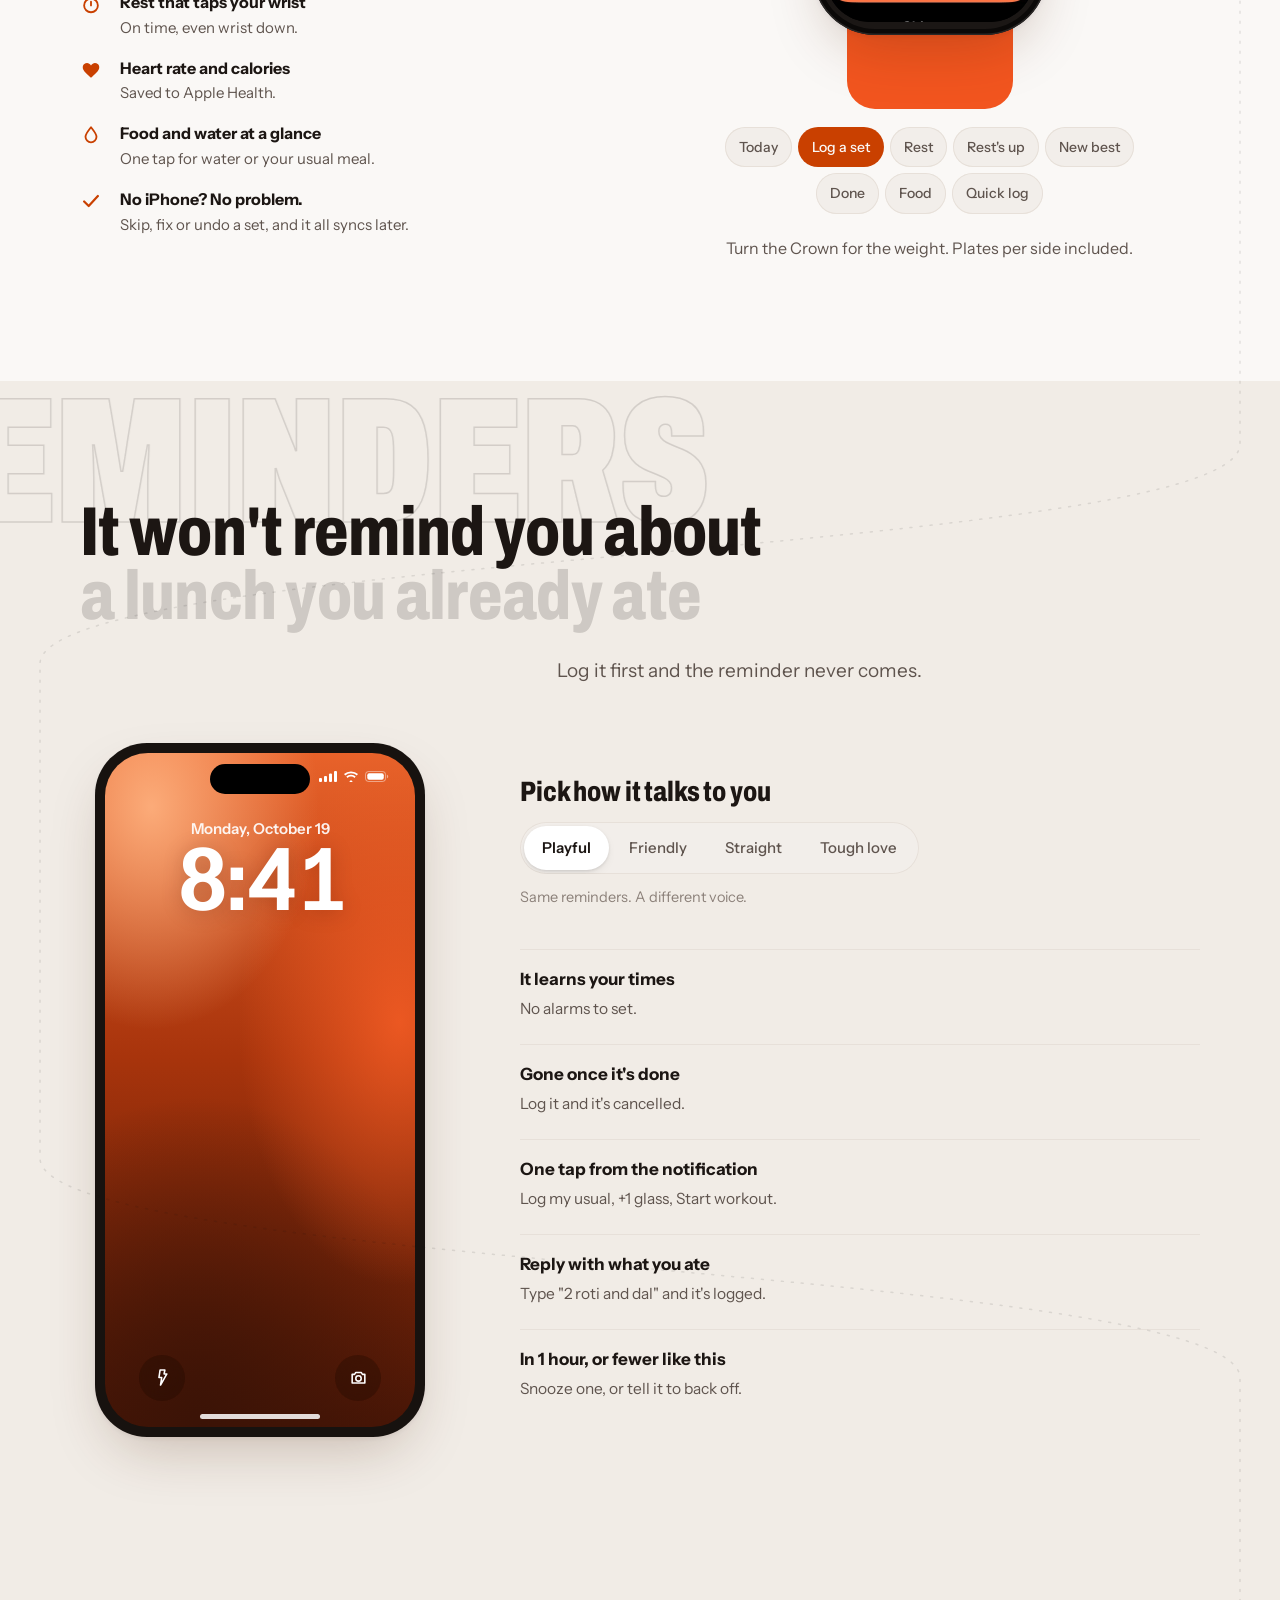
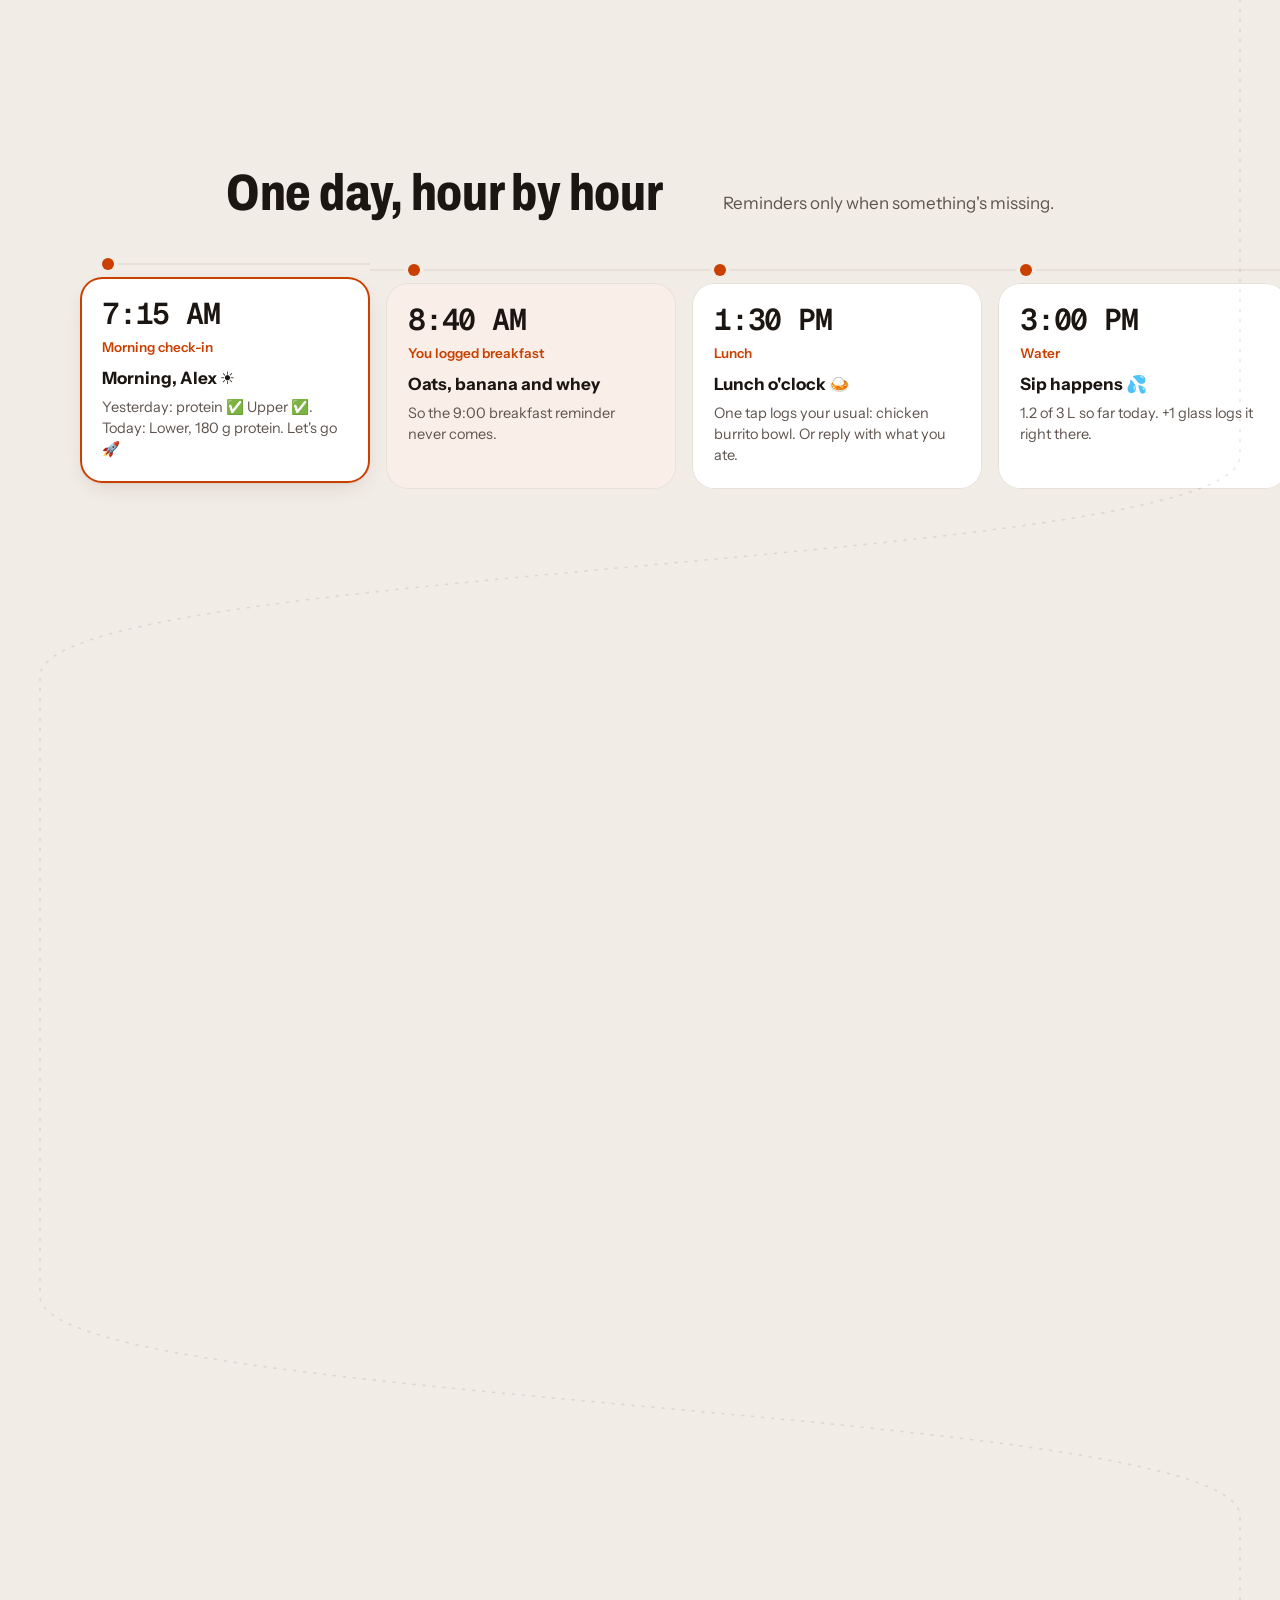
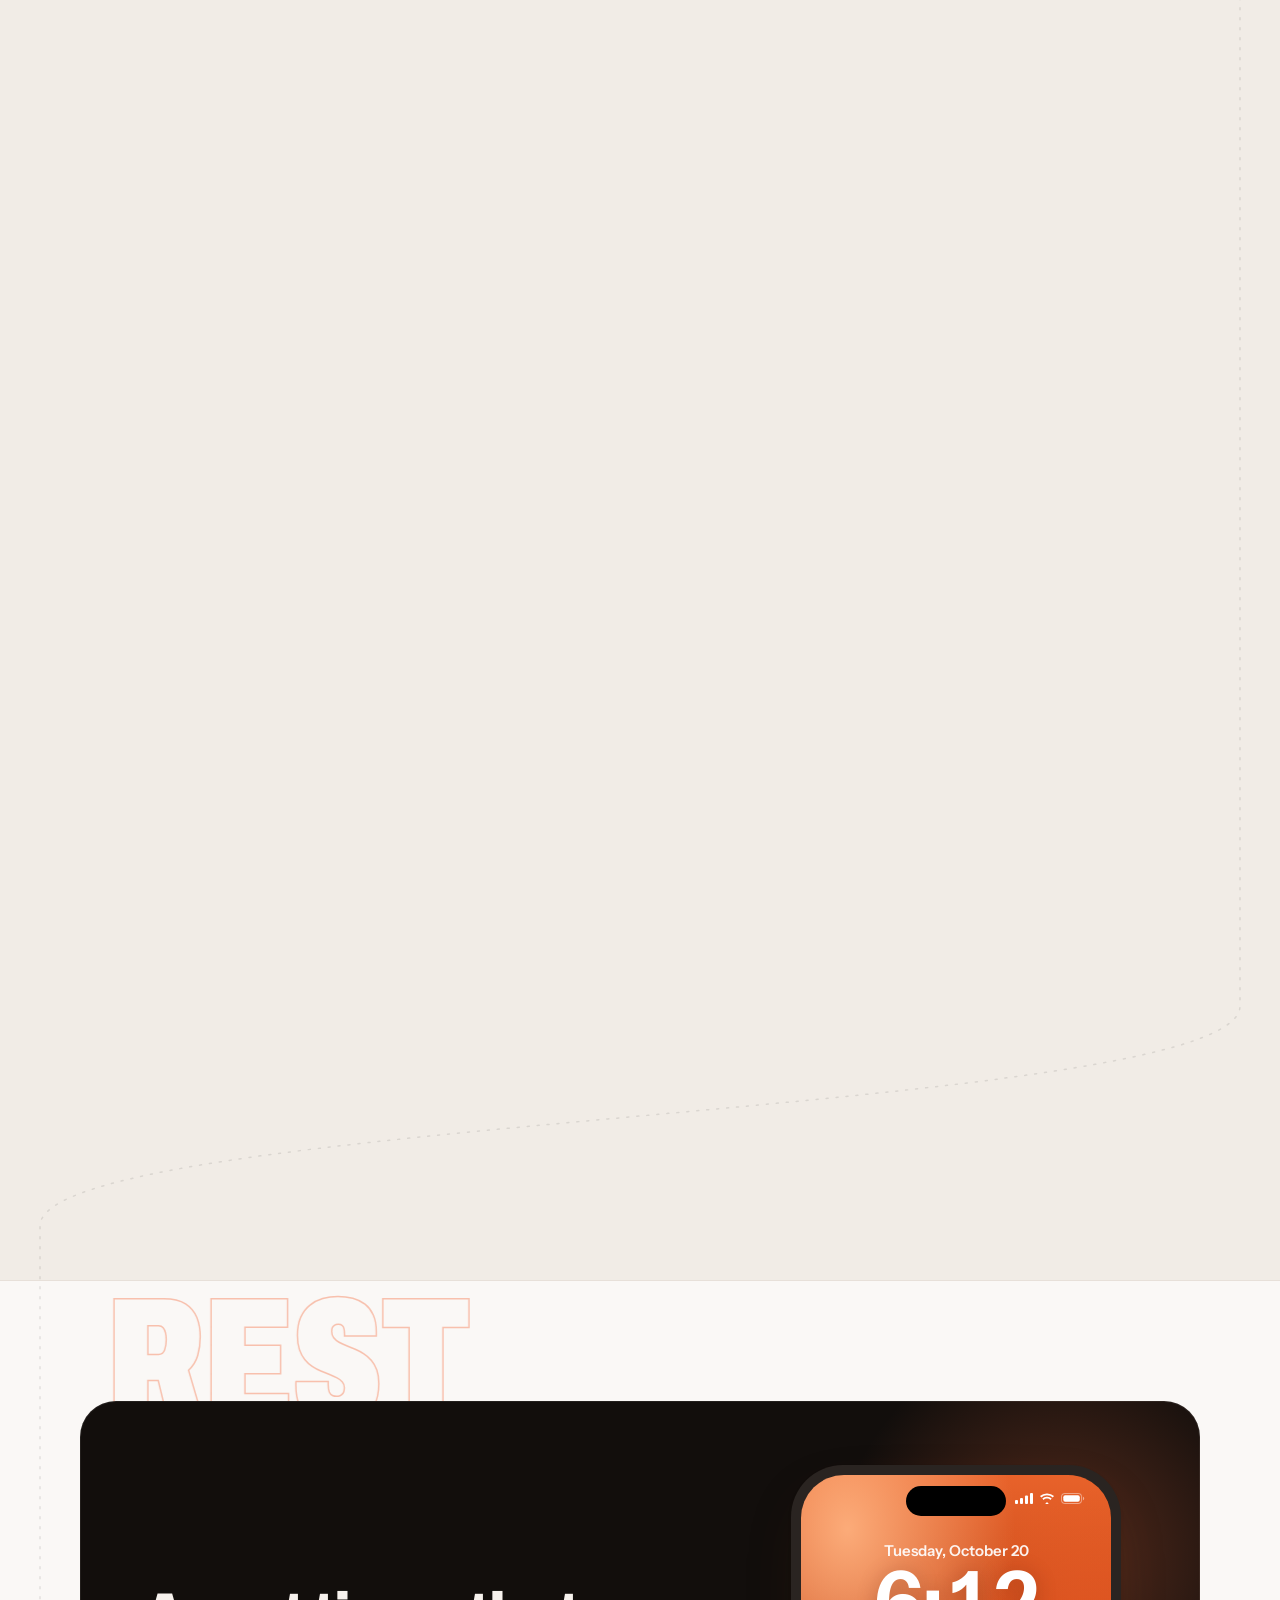
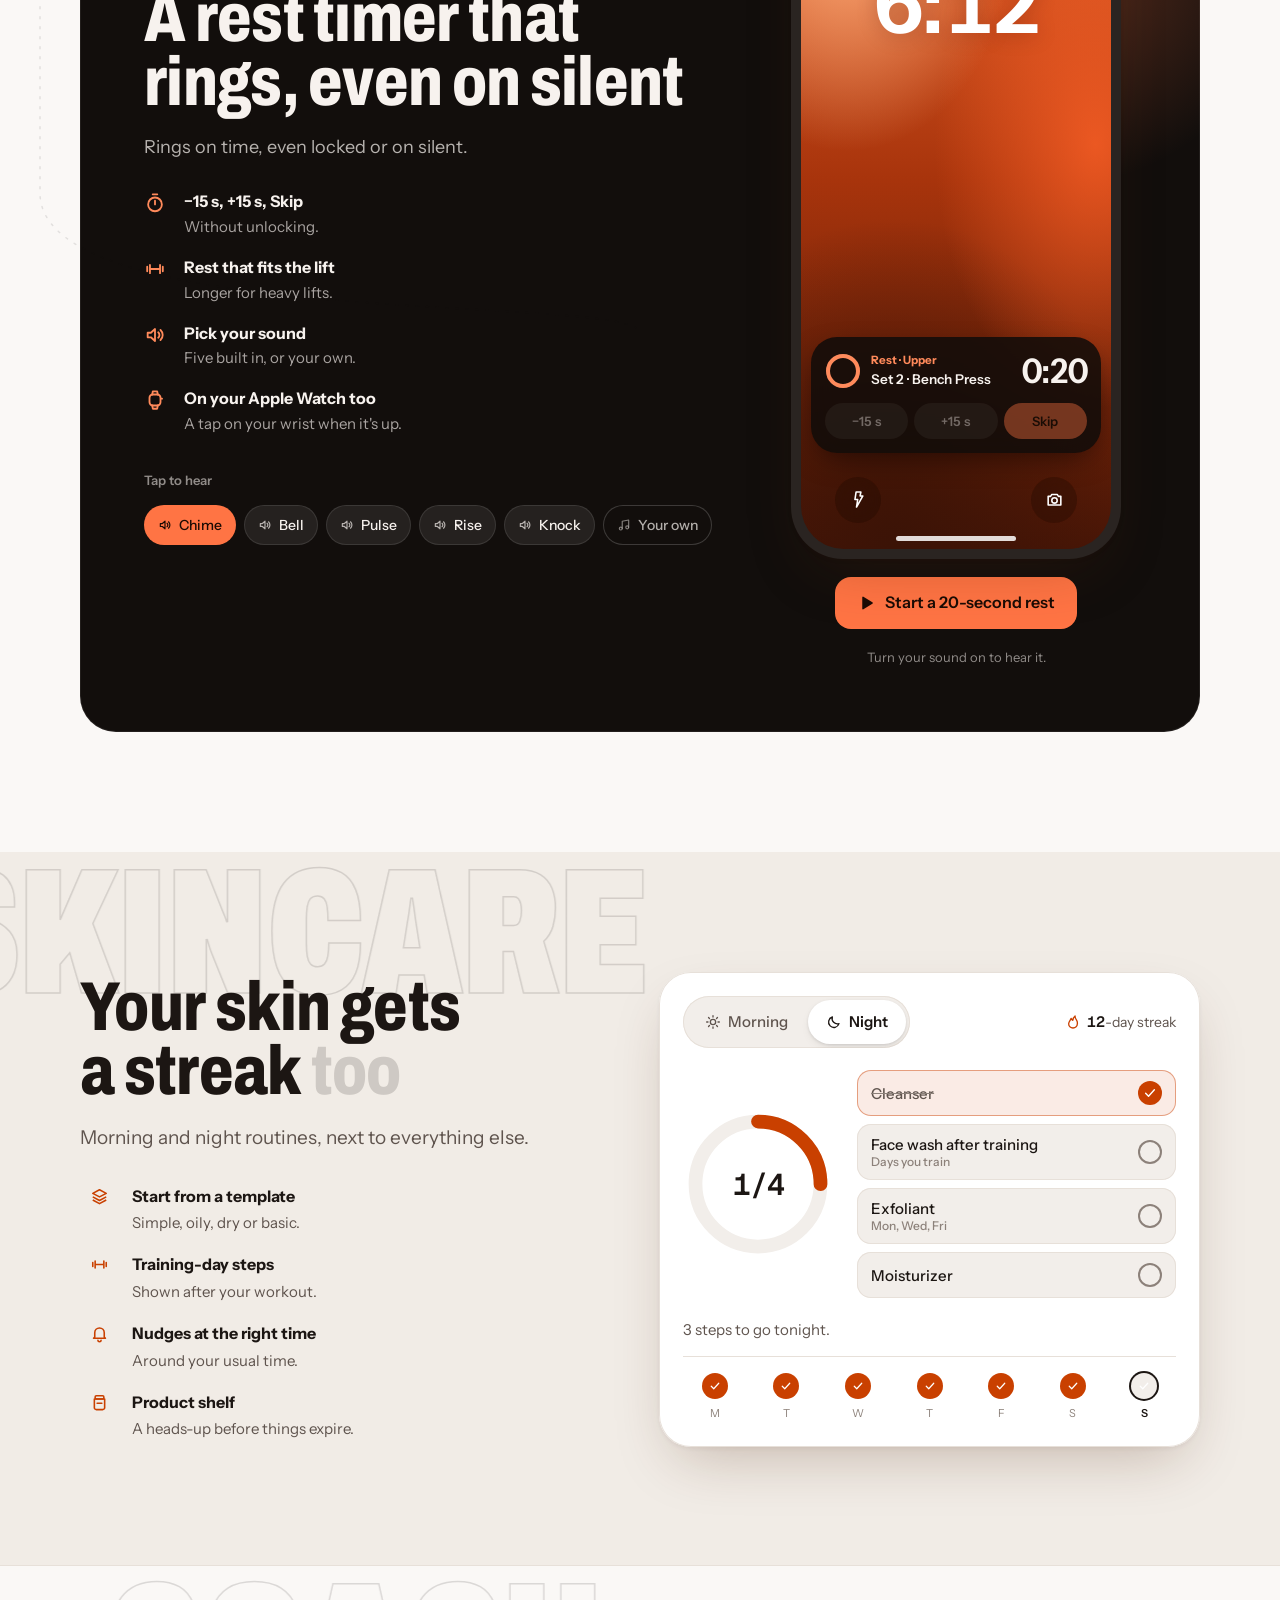
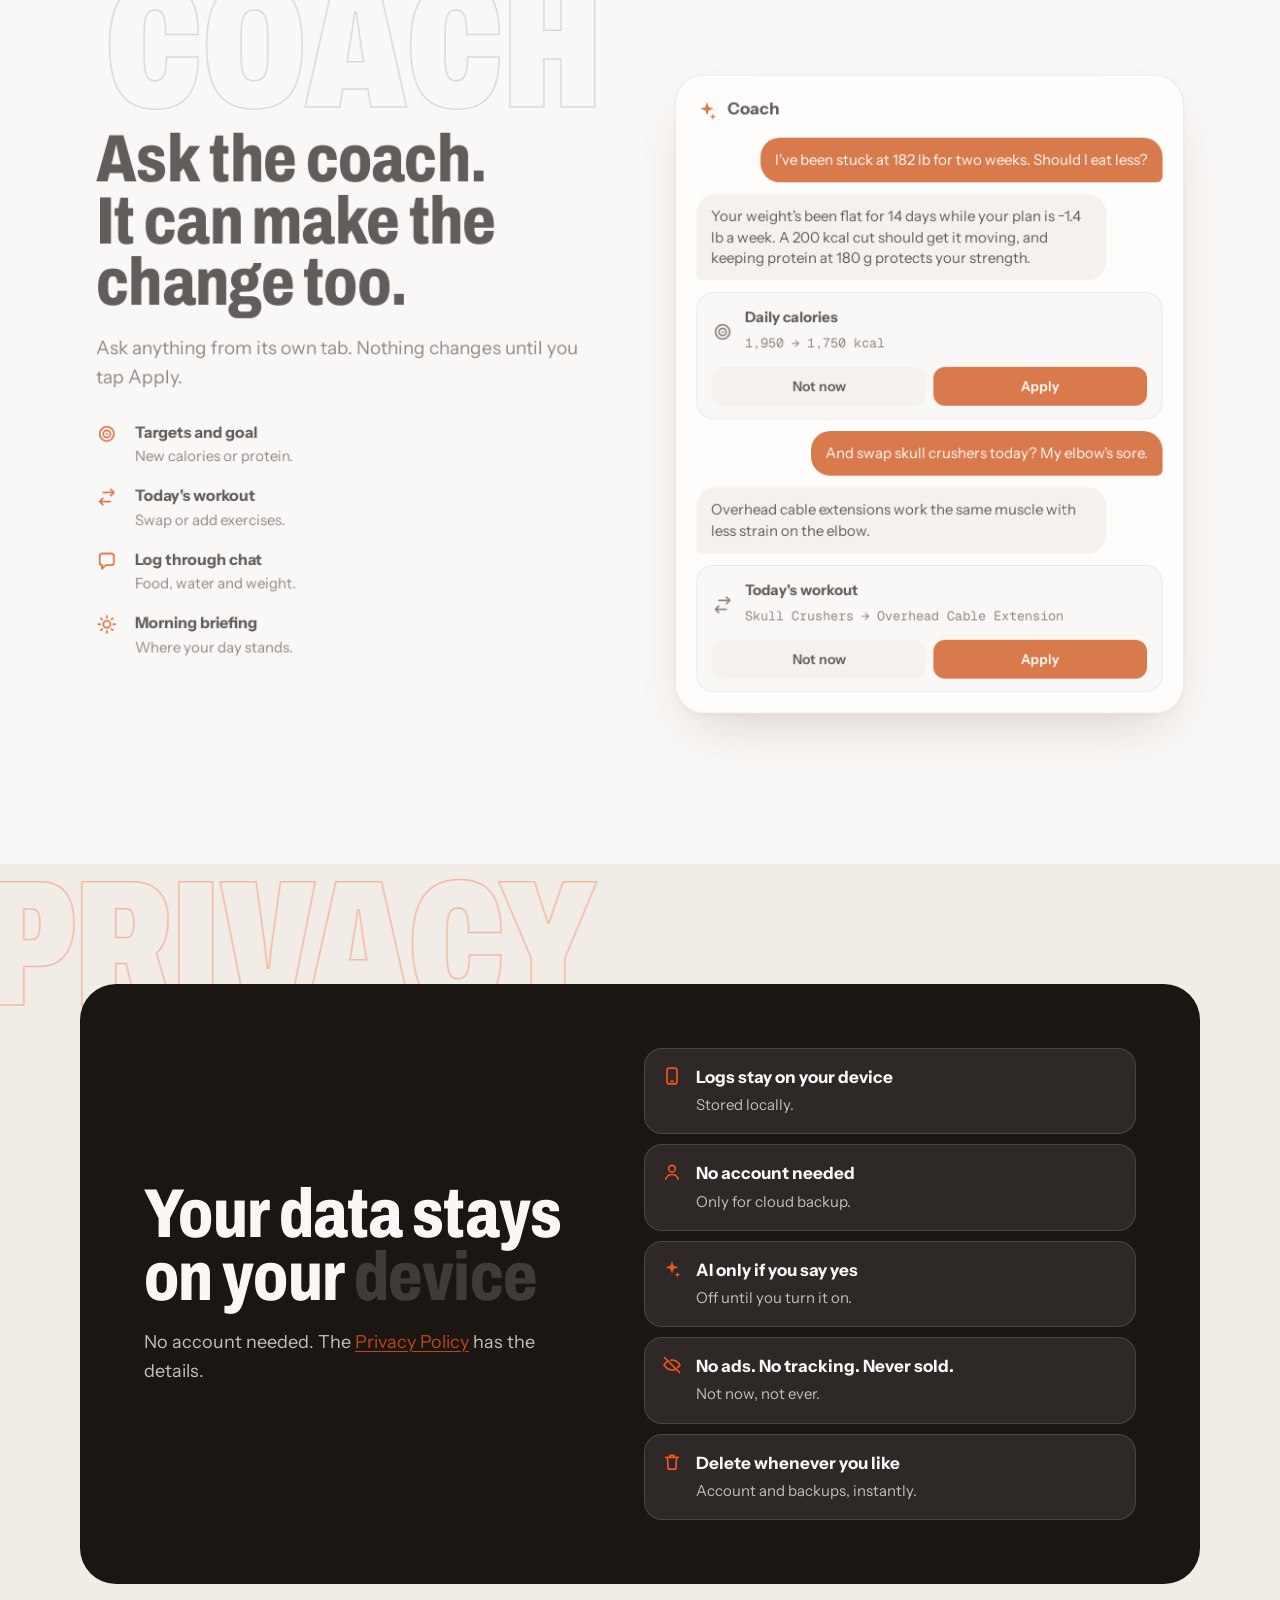
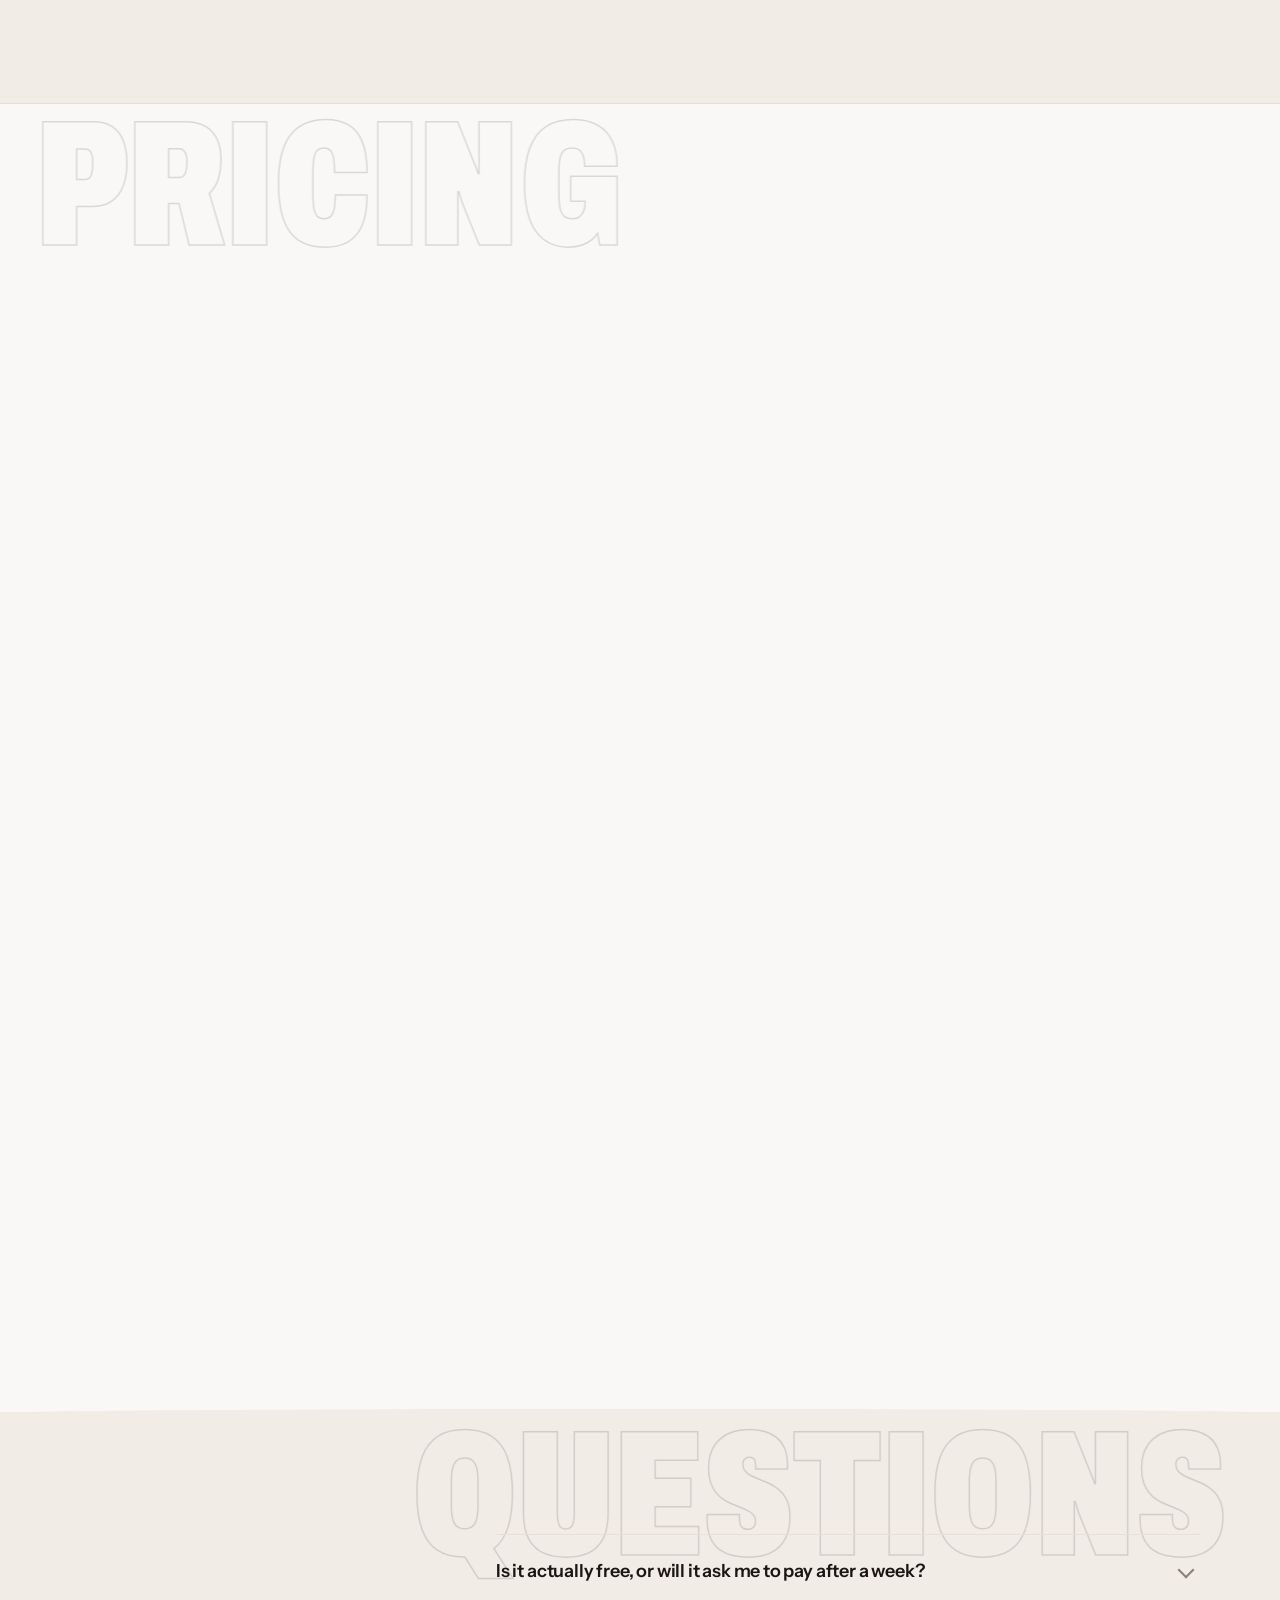
==== commit a7ddb4c0: "Prices in rupees for visitors in India (₹249 a month, ₹1,499 a year) Co-Authored-By: Claude Opus 5.5" ====
--- a/index.html
+++ b/index.html
@@ -22,7 +22,7 @@
 <link rel="stylesheet" href="style.css?v=d9a17bf7e3">
 <script src="vendor/lenis.min.js" defer></script>
 <script src="vendor/lenis-snap.min.js" defer></script>
-<script src="site.js?v=1771317e26" defer></script>
+<script src="site.js?v=b170406626" defer></script>
 </head>
 <body>
 <svg width="0" height="0" style="position:absolute" aria-hidden="true" focusable="false">
@@ -533,14 +533,14 @@
       <div class="segmented" role="tablist" aria-label="Billing" id="billing">
         <span class="seg-pill" aria-hidden="true"></span>
         <button role="tab" type="button" data-billing="monthly" aria-selected="false" tabindex="-1">Monthly</button>
-        <button role="tab" type="button" data-billing="yearly" aria-selected="true">Yearly <span class="save">Save 48%</span></button>
+        <button role="tab" type="button" data-billing="yearly" aria-selected="true">Yearly <span class="save" data-inr="Save 50%">Save 48%</span></button>
       </div>
     </div>
     <div class="plans" id="plans" data-billing="yearly">
       <div class="plan free reveal" data-plan="free">
         <div class="plan-top">
           <h3>Free</h3>
-          <p class="price"><span class="cur">$</span><span class="amount">0</span><span class="per">forever</span></p>
+          <p class="price"><span class="cur" data-inr="₹">$</span><span class="amount">0</span><span class="per">forever</span></p>
           <p class="price-sub">No card. No account. No ads.</p>
         </div>
         <ul>
@@ -558,8 +558,8 @@
         <div class="plan-top">
           <div class="plan-tags"><span class="tag">PRO</span><span class="tag ghost" id="best-value">Best value</span></div>
           <h3>Repetite Pro</h3>
-          <p class="price"><span class="cur">$</span><span class="amount" id="pro-amount" data-monthly="7.99" data-yearly="4.17">4.17</span><span class="per">/ month</span></p>
-          <p class="price-sub" id="pro-sub" data-monthly="Billed monthly. Cancel anytime." data-yearly="$49.99 billed yearly. Cancel anytime.">$49.99 billed yearly. Cancel anytime.</p>
+          <p class="price"><span class="cur" data-inr="₹">$</span><span class="amount" id="pro-amount" data-monthly="7.99" data-yearly="4.17" data-inr-monthly="249" data-inr-yearly="125">4.17</span><span class="per">/ month</span></p>
+          <p class="price-sub" id="pro-sub" data-monthly="Billed monthly. Cancel anytime." data-yearly="$49.99 billed yearly. Cancel anytime." data-inr-monthly="Billed monthly. Cancel anytime." data-inr-yearly="₹1,499 billed yearly. Cancel anytime.">$49.99 billed yearly. Cancel anytime.</p>
         </div>
         <ul>
           <li><svg aria-hidden="true"><use href="#i-check"/></svg><span>Everything in Free, plus:</span></li>
@@ -584,7 +584,7 @@
       <div class="fit-scale" aria-hidden="true"><span>0</span><span>1</span><span>2</span><span>3</span><span>4</span><span>5</span><span>6</span></div>
       <p class="fit-answer" id="fit-answer" aria-live="polite"></p>
     </div>
-    <p class="price-note reveal">US prices. Cancel any time in the App Store.</p>
+    <p class="price-note reveal" data-inr="Prices in India. Cancel any time in the App Store.">US prices. Cancel any time in the App Store.</p>
   </div>
 </section>
 
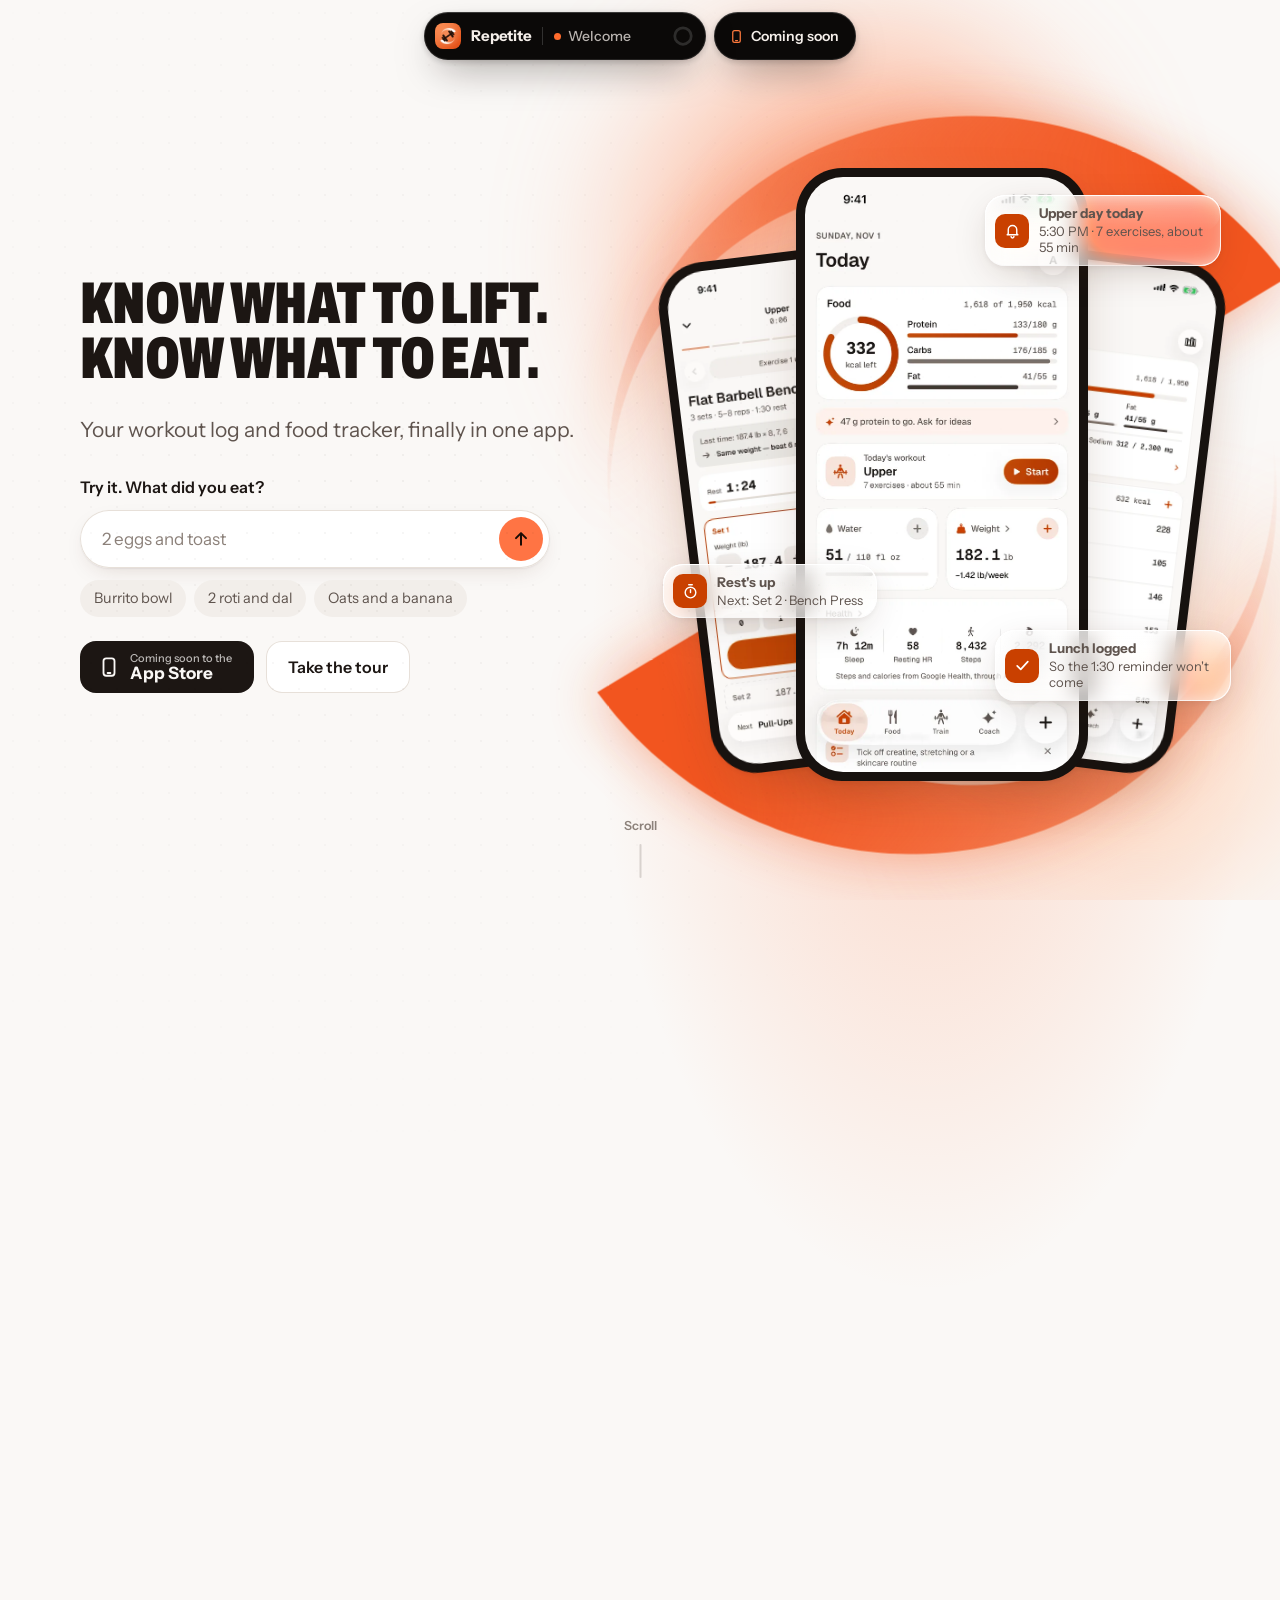
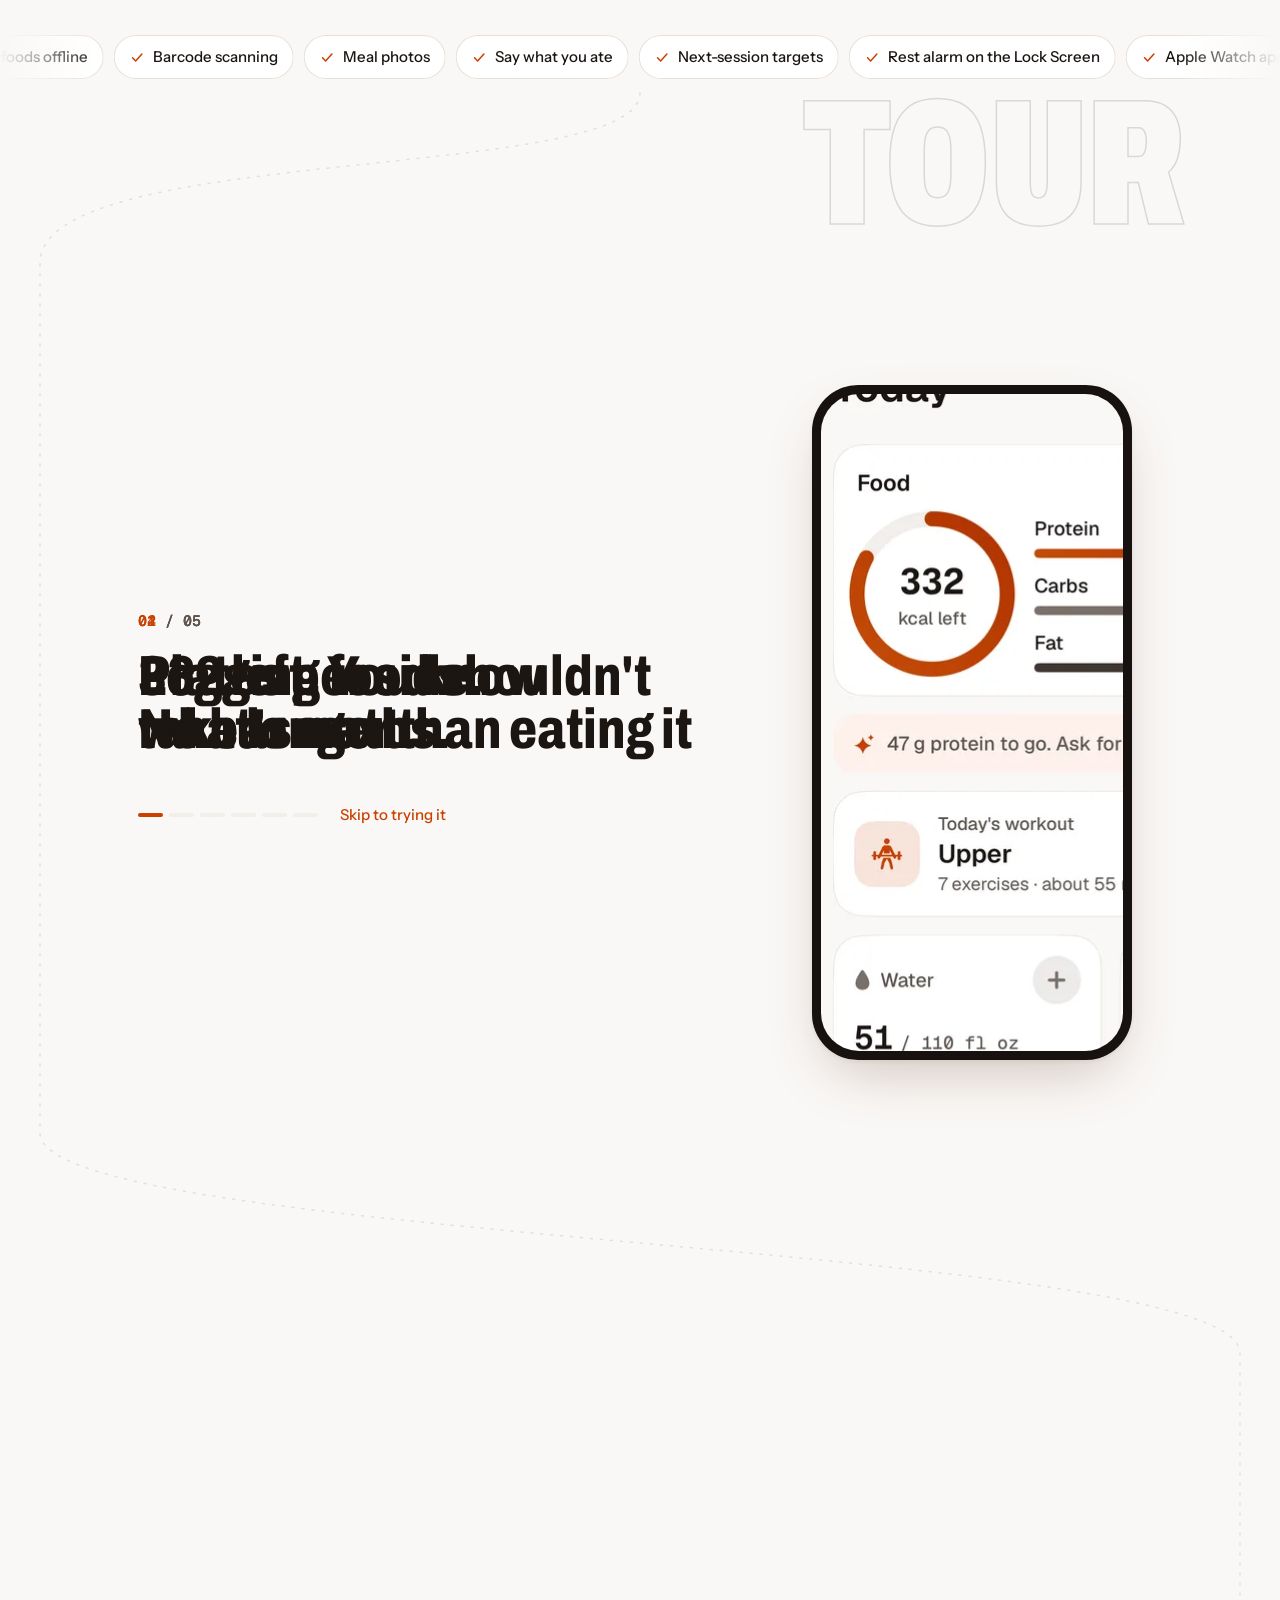
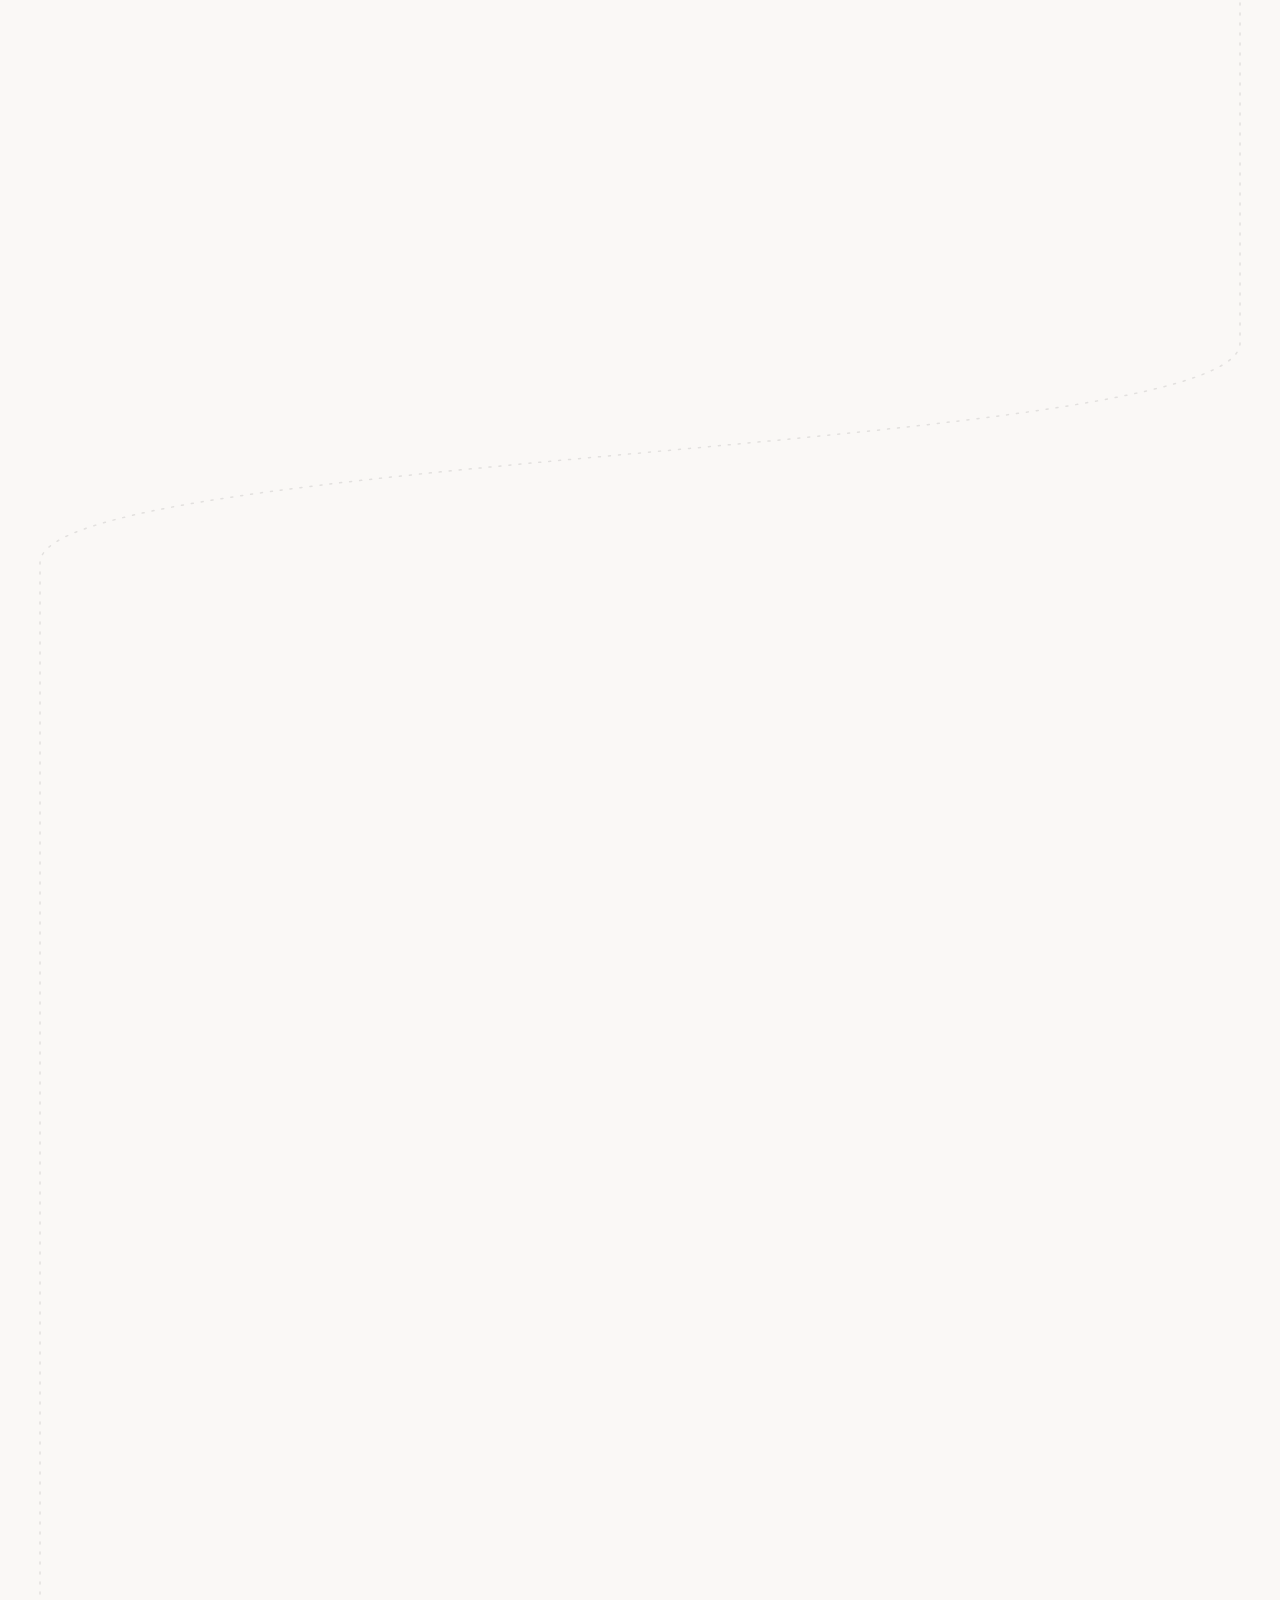
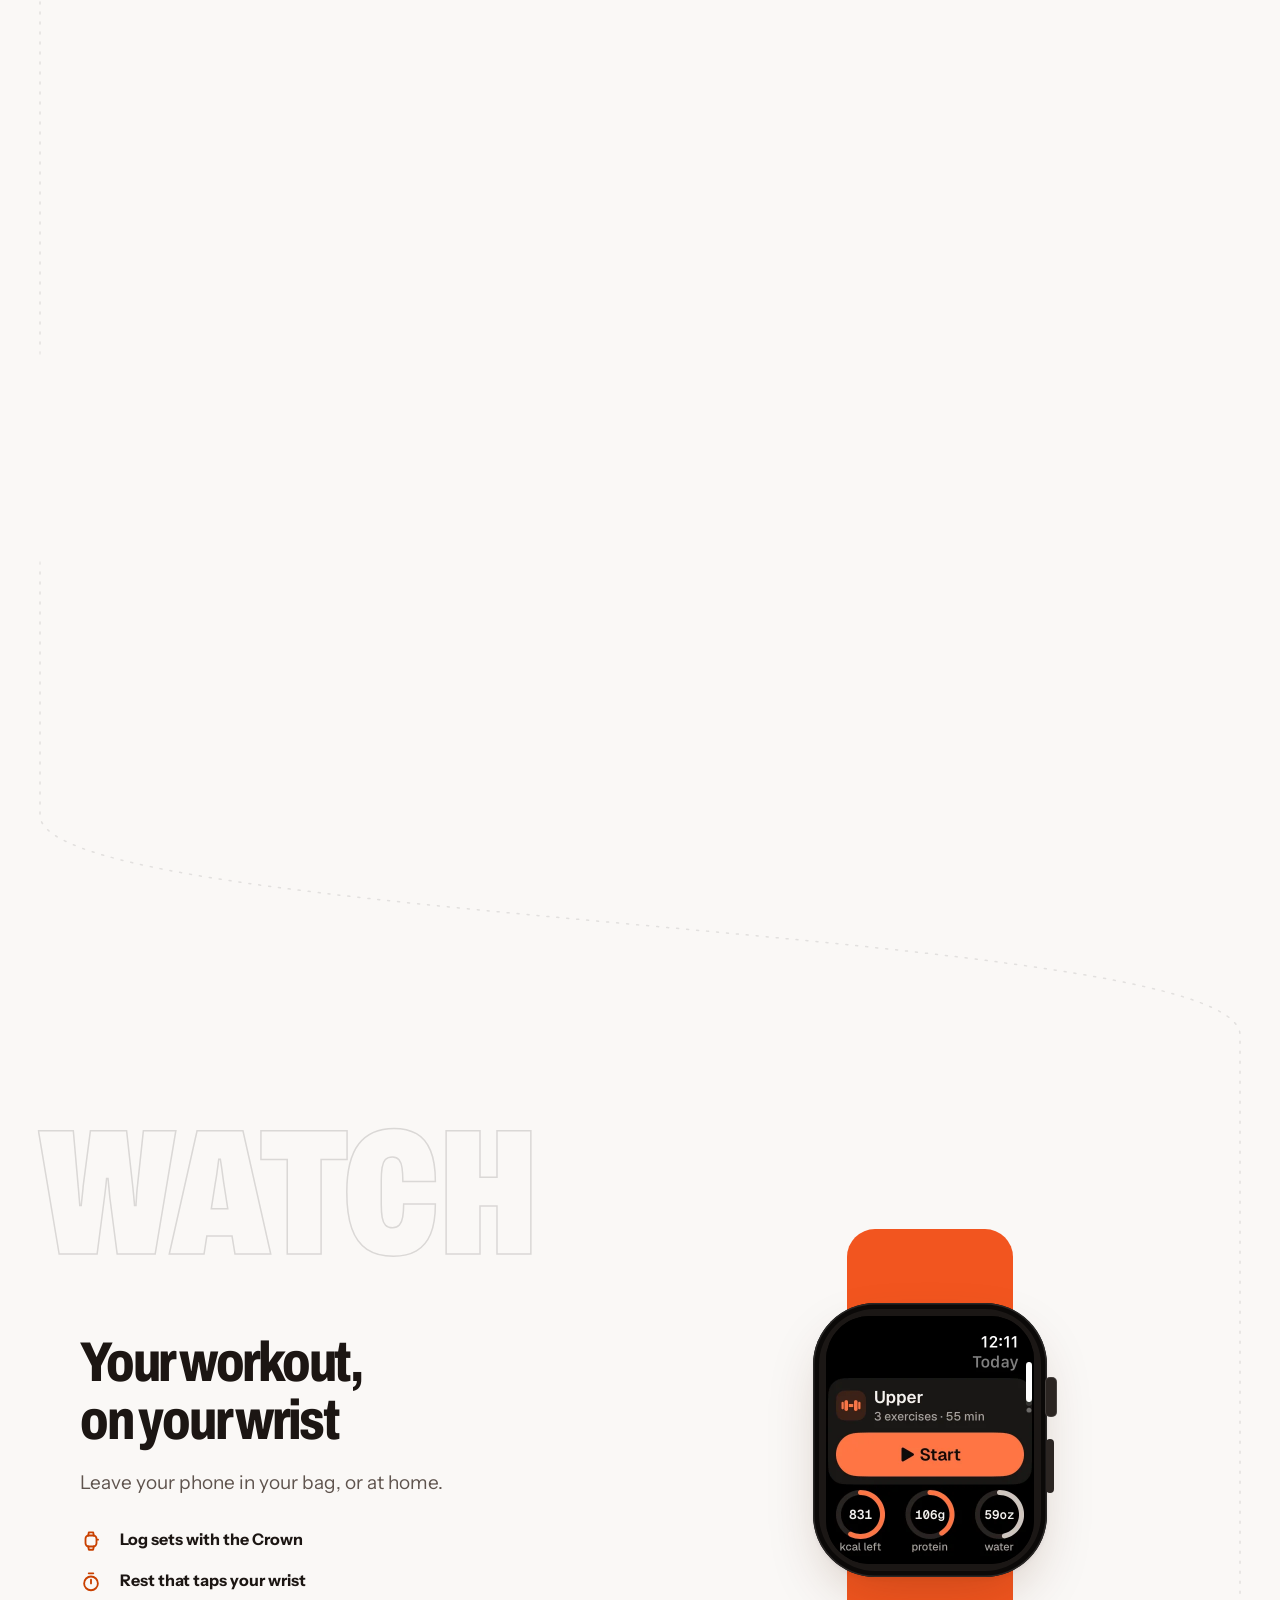
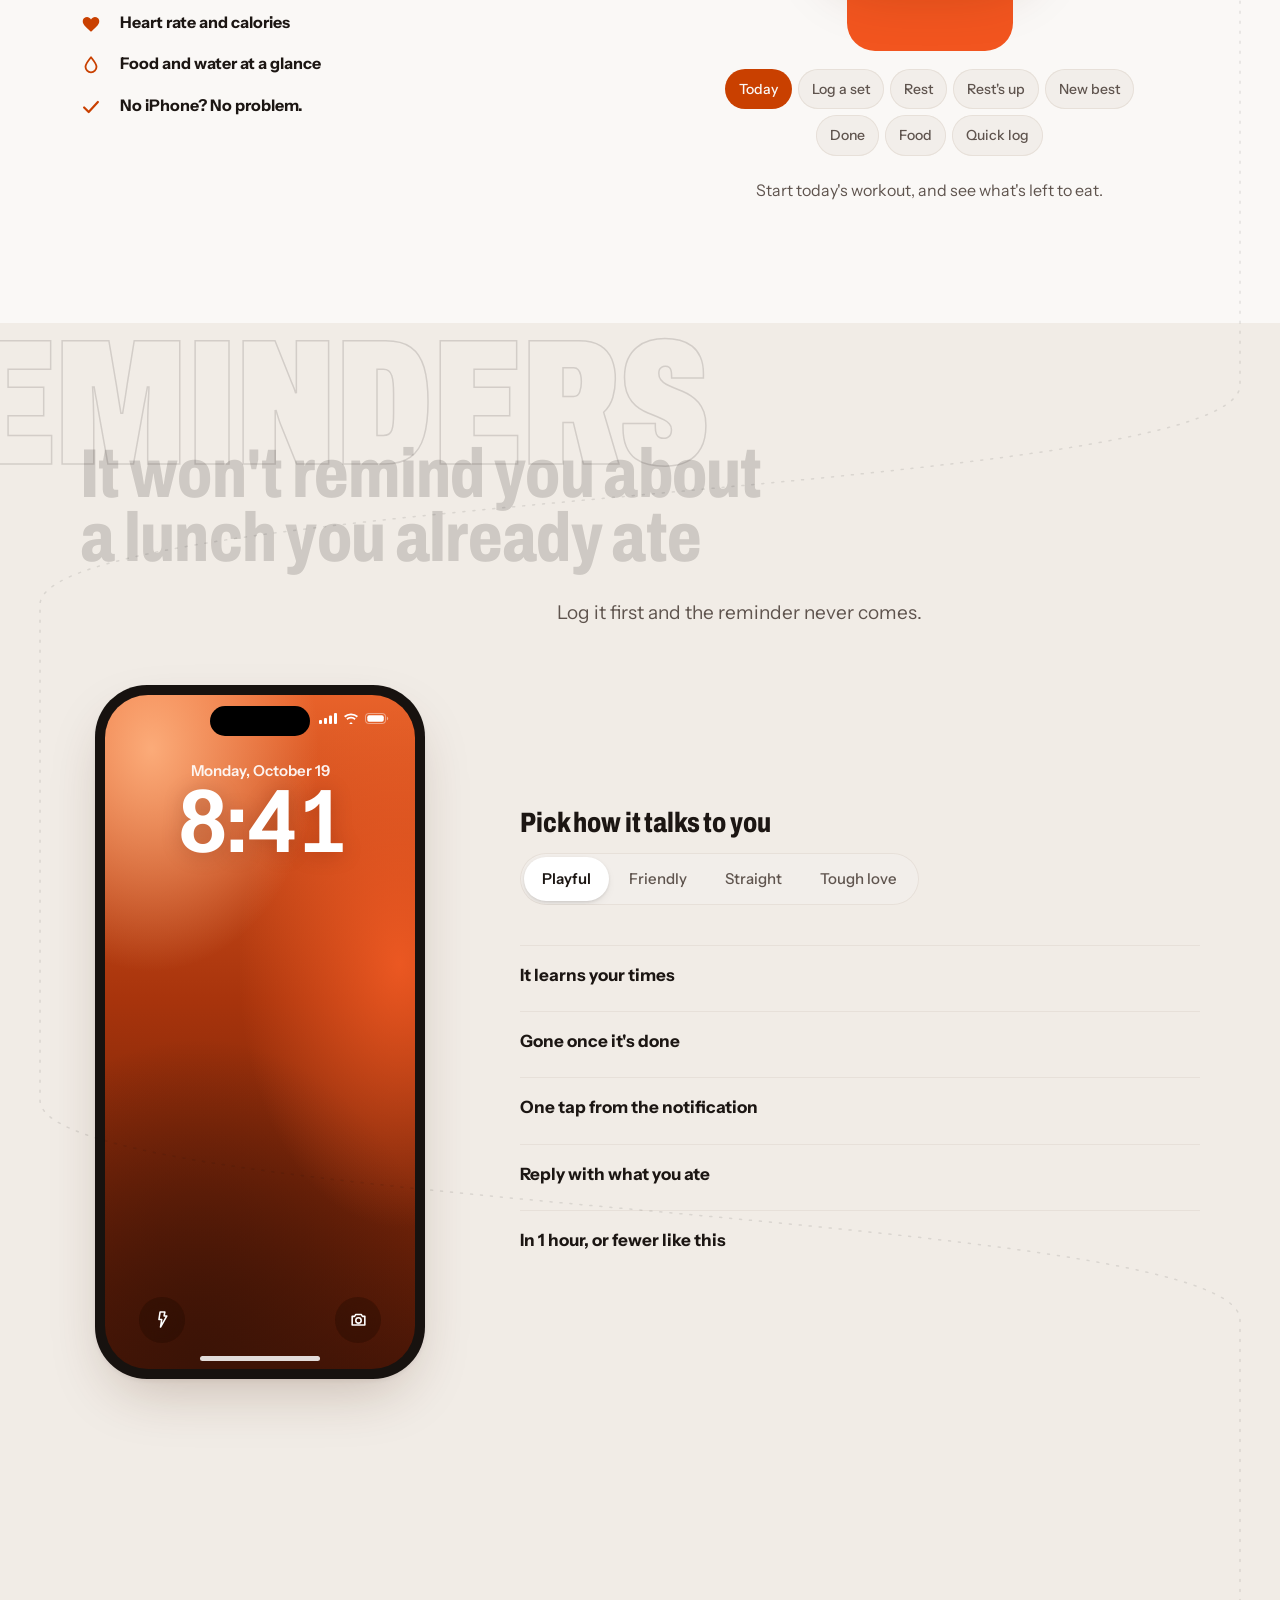
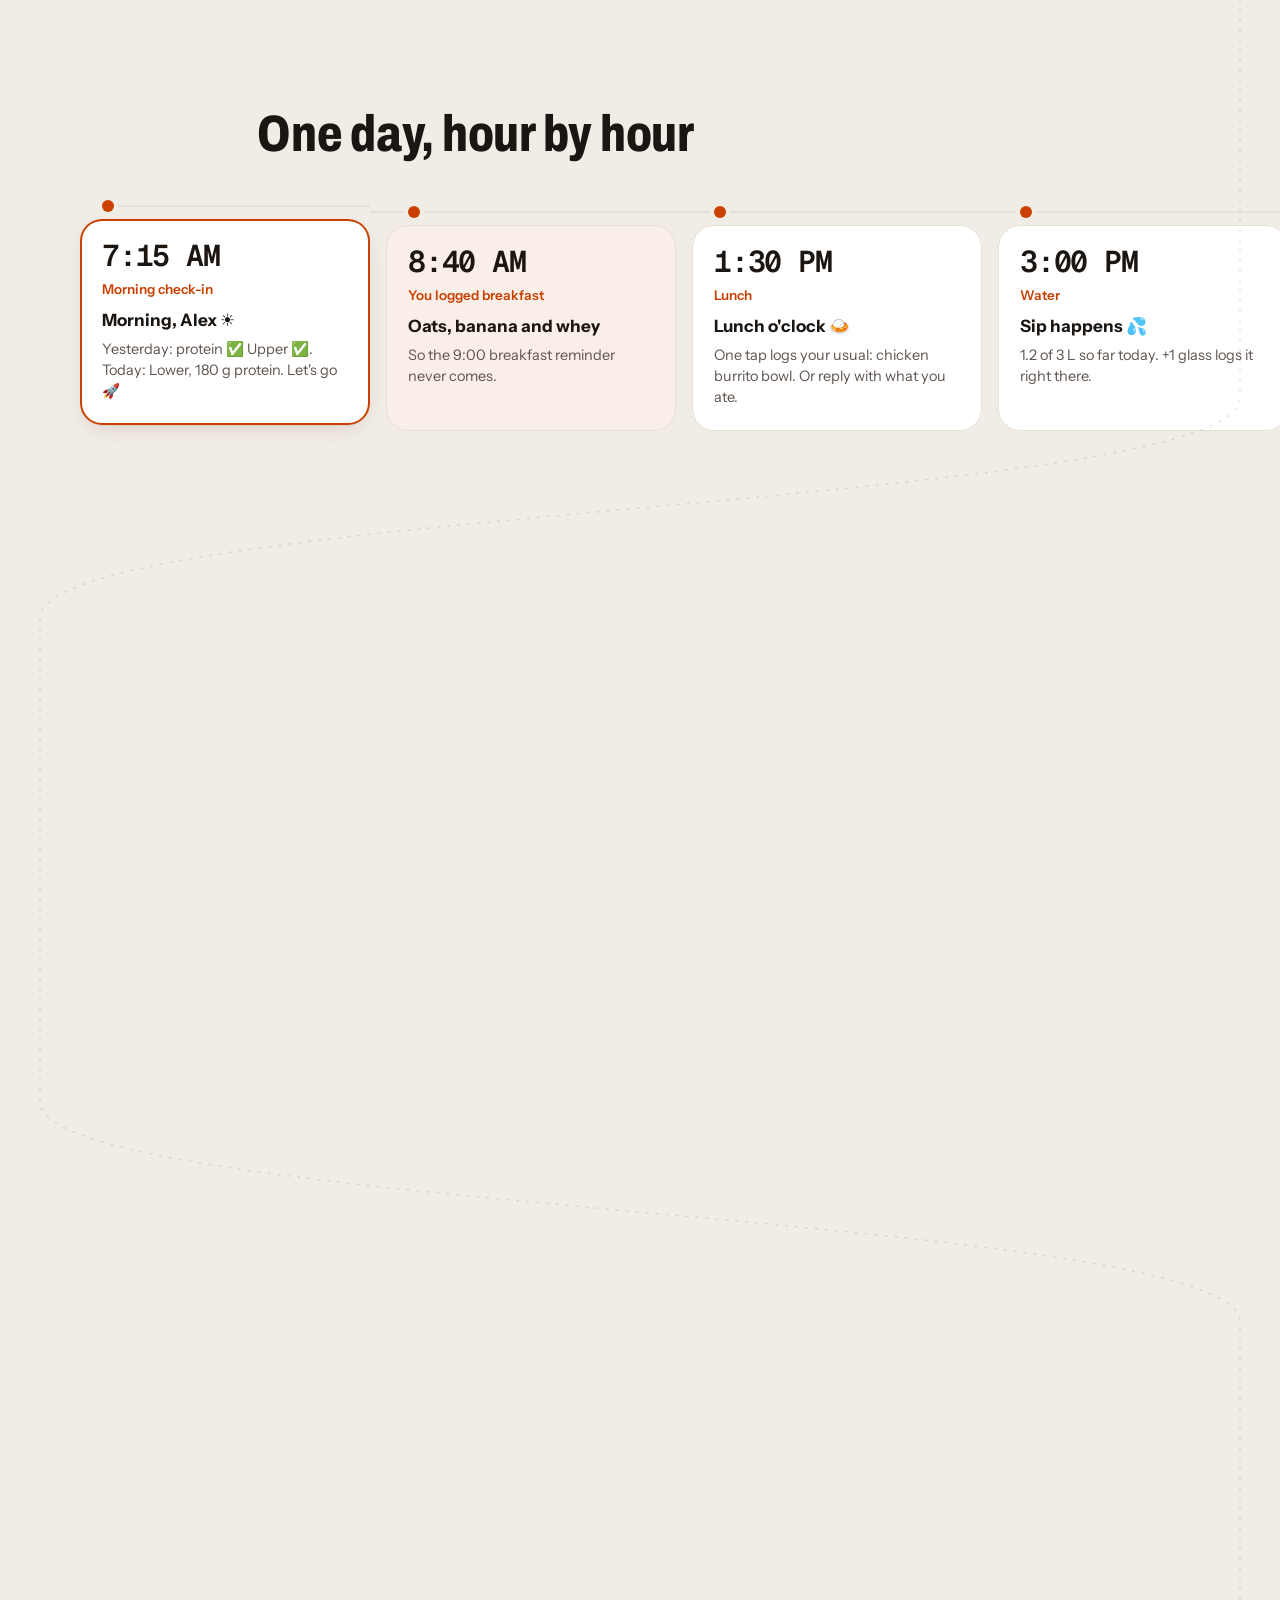
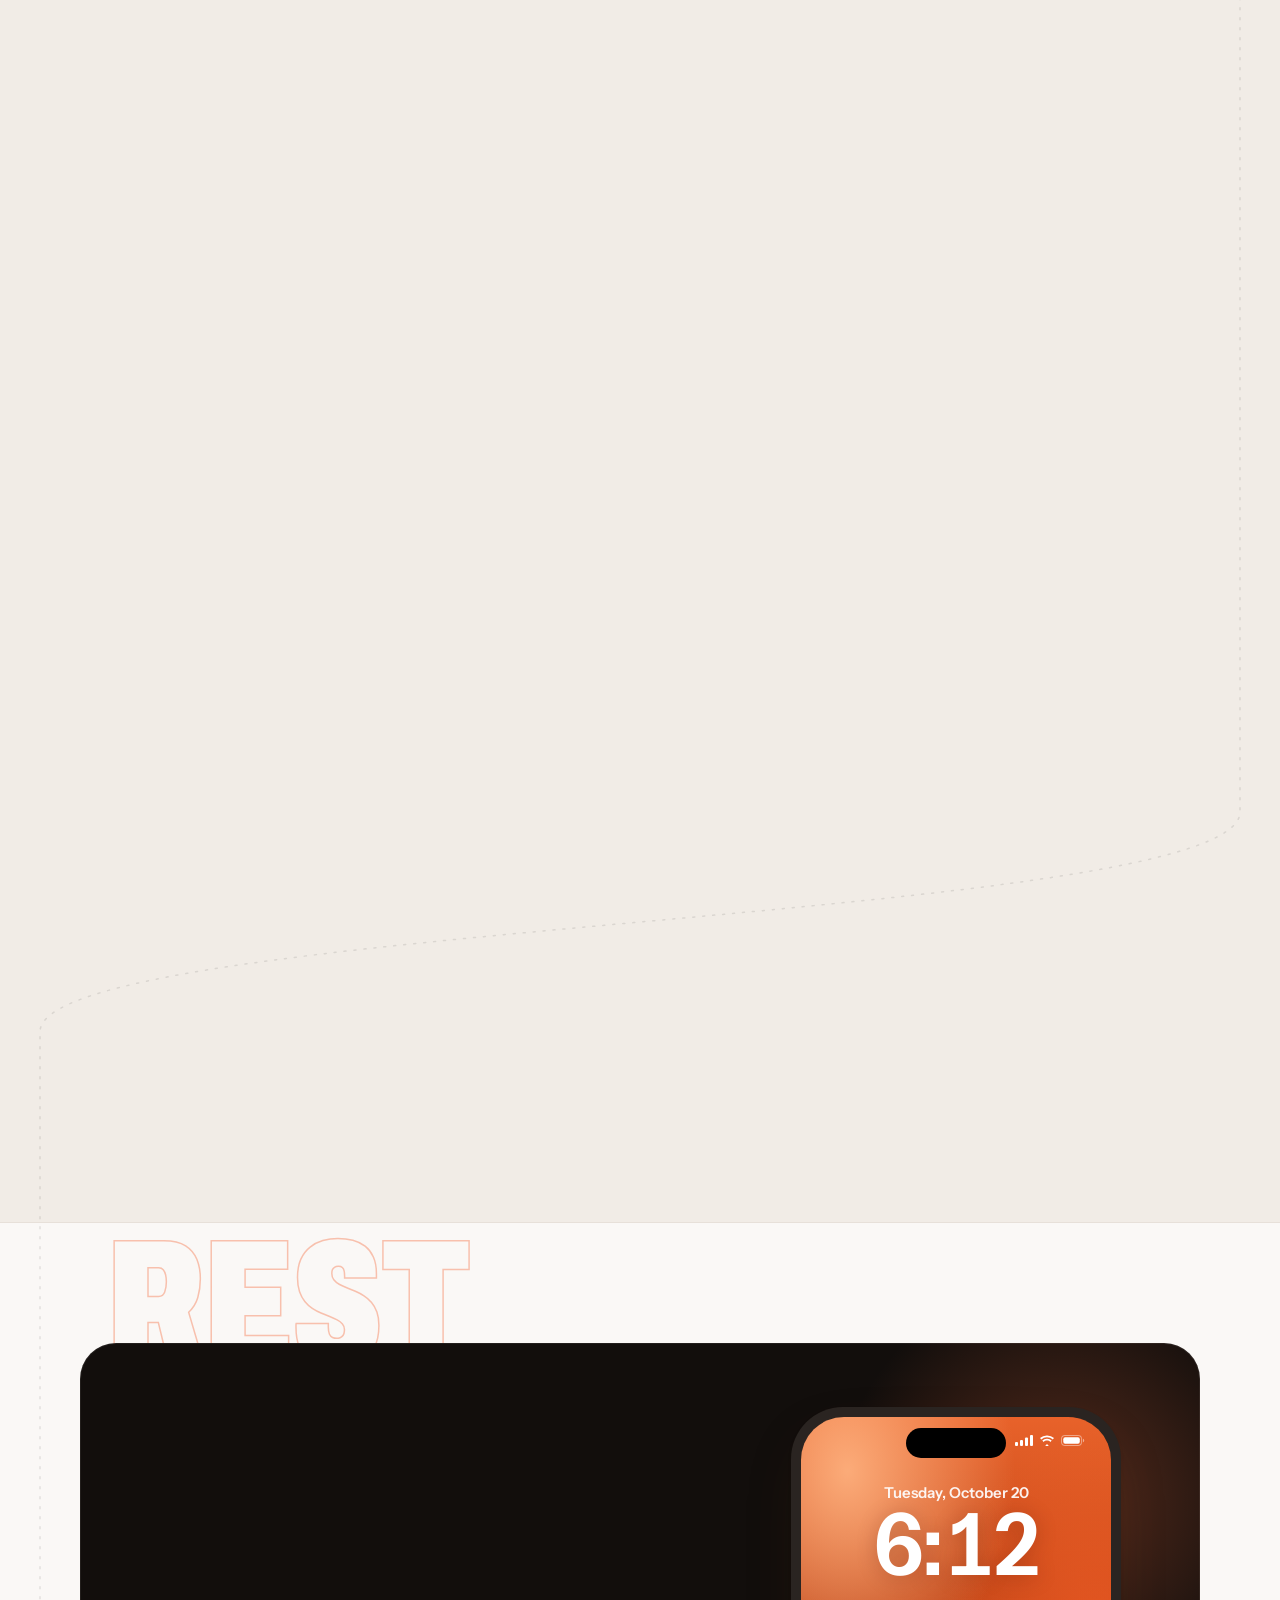
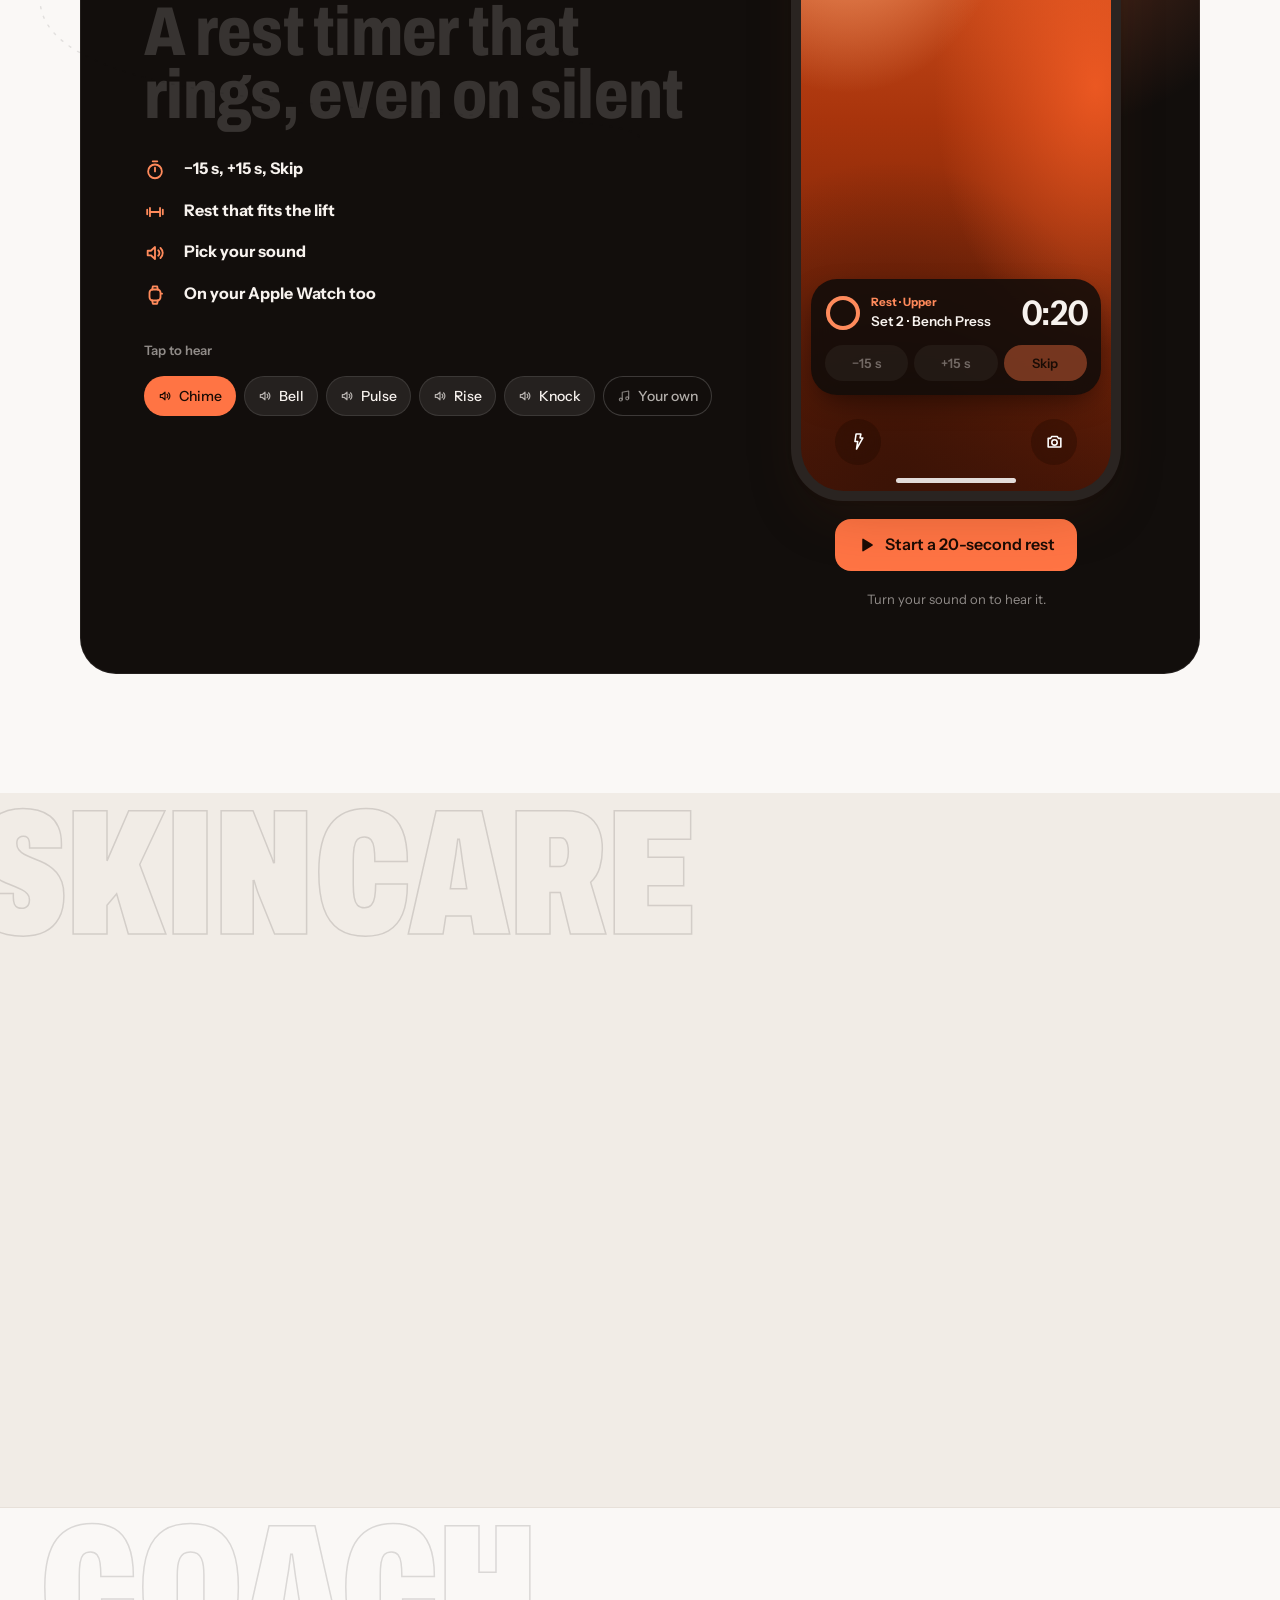
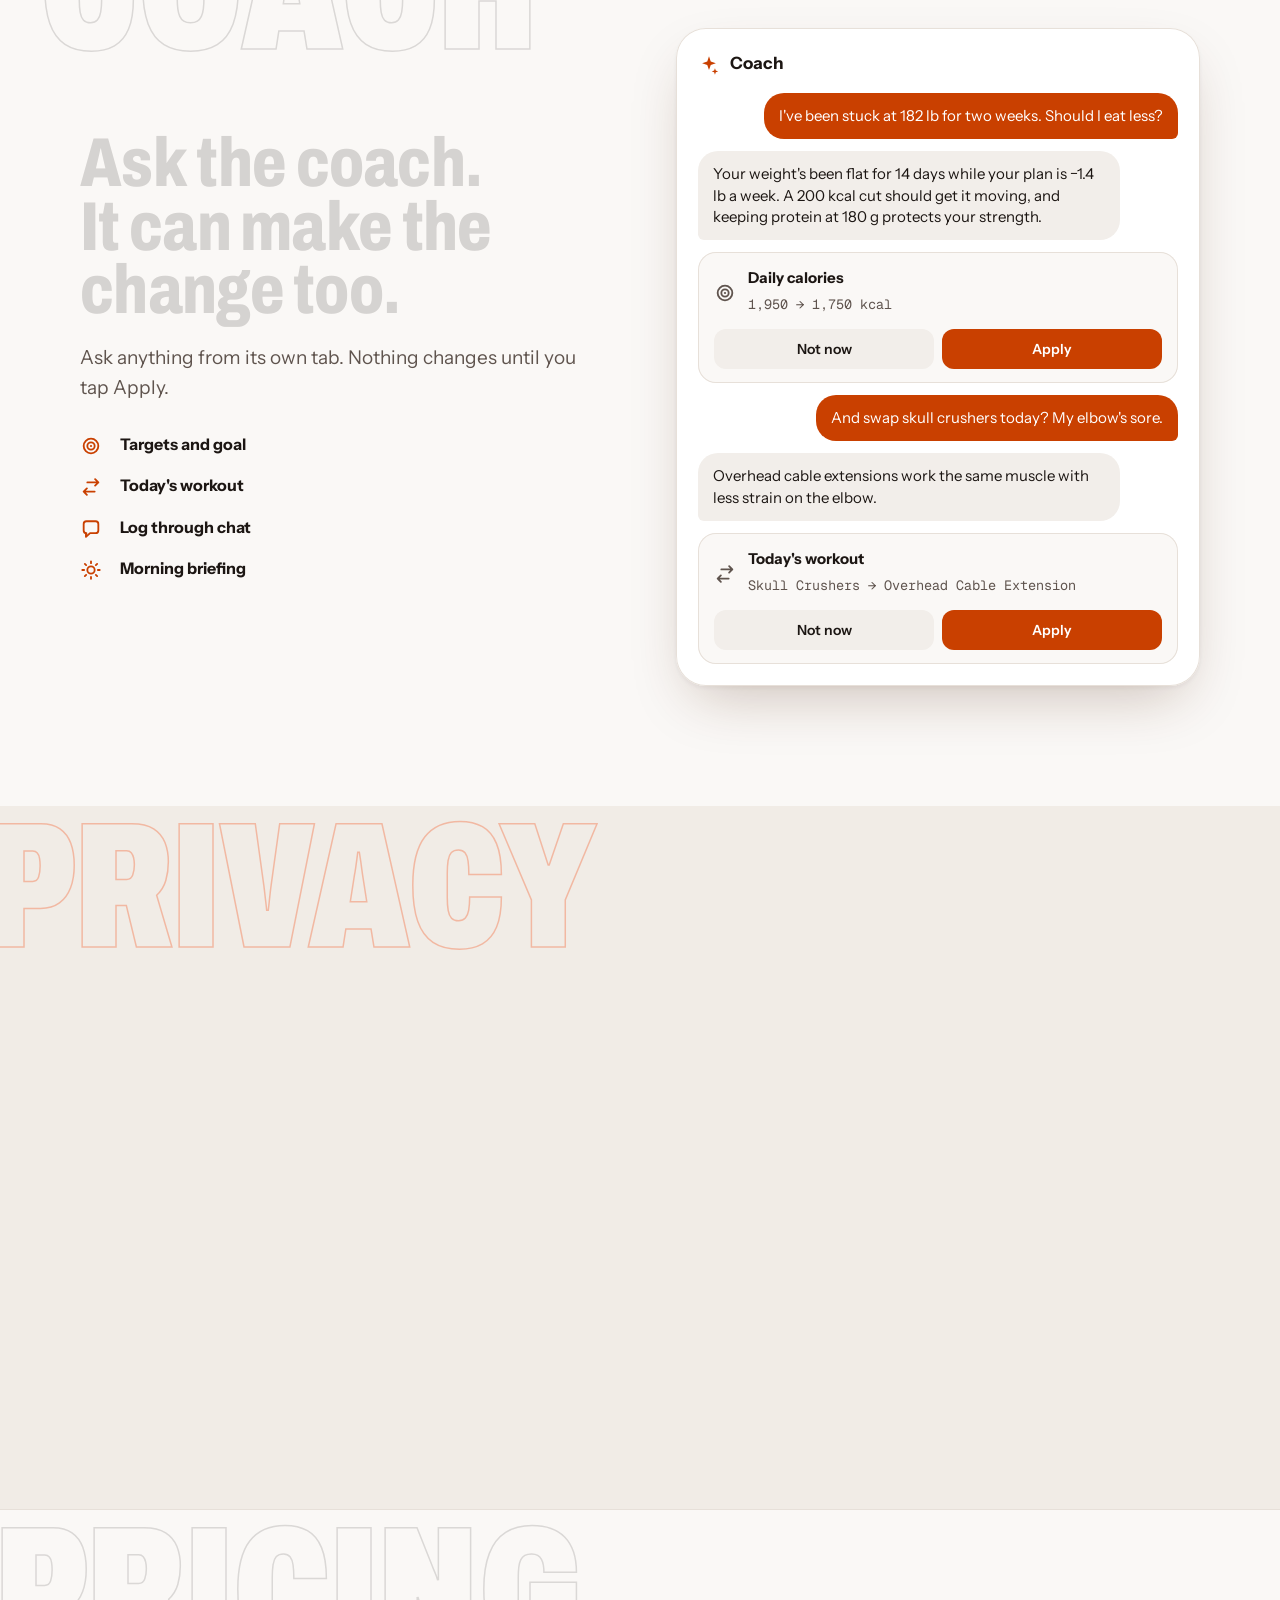
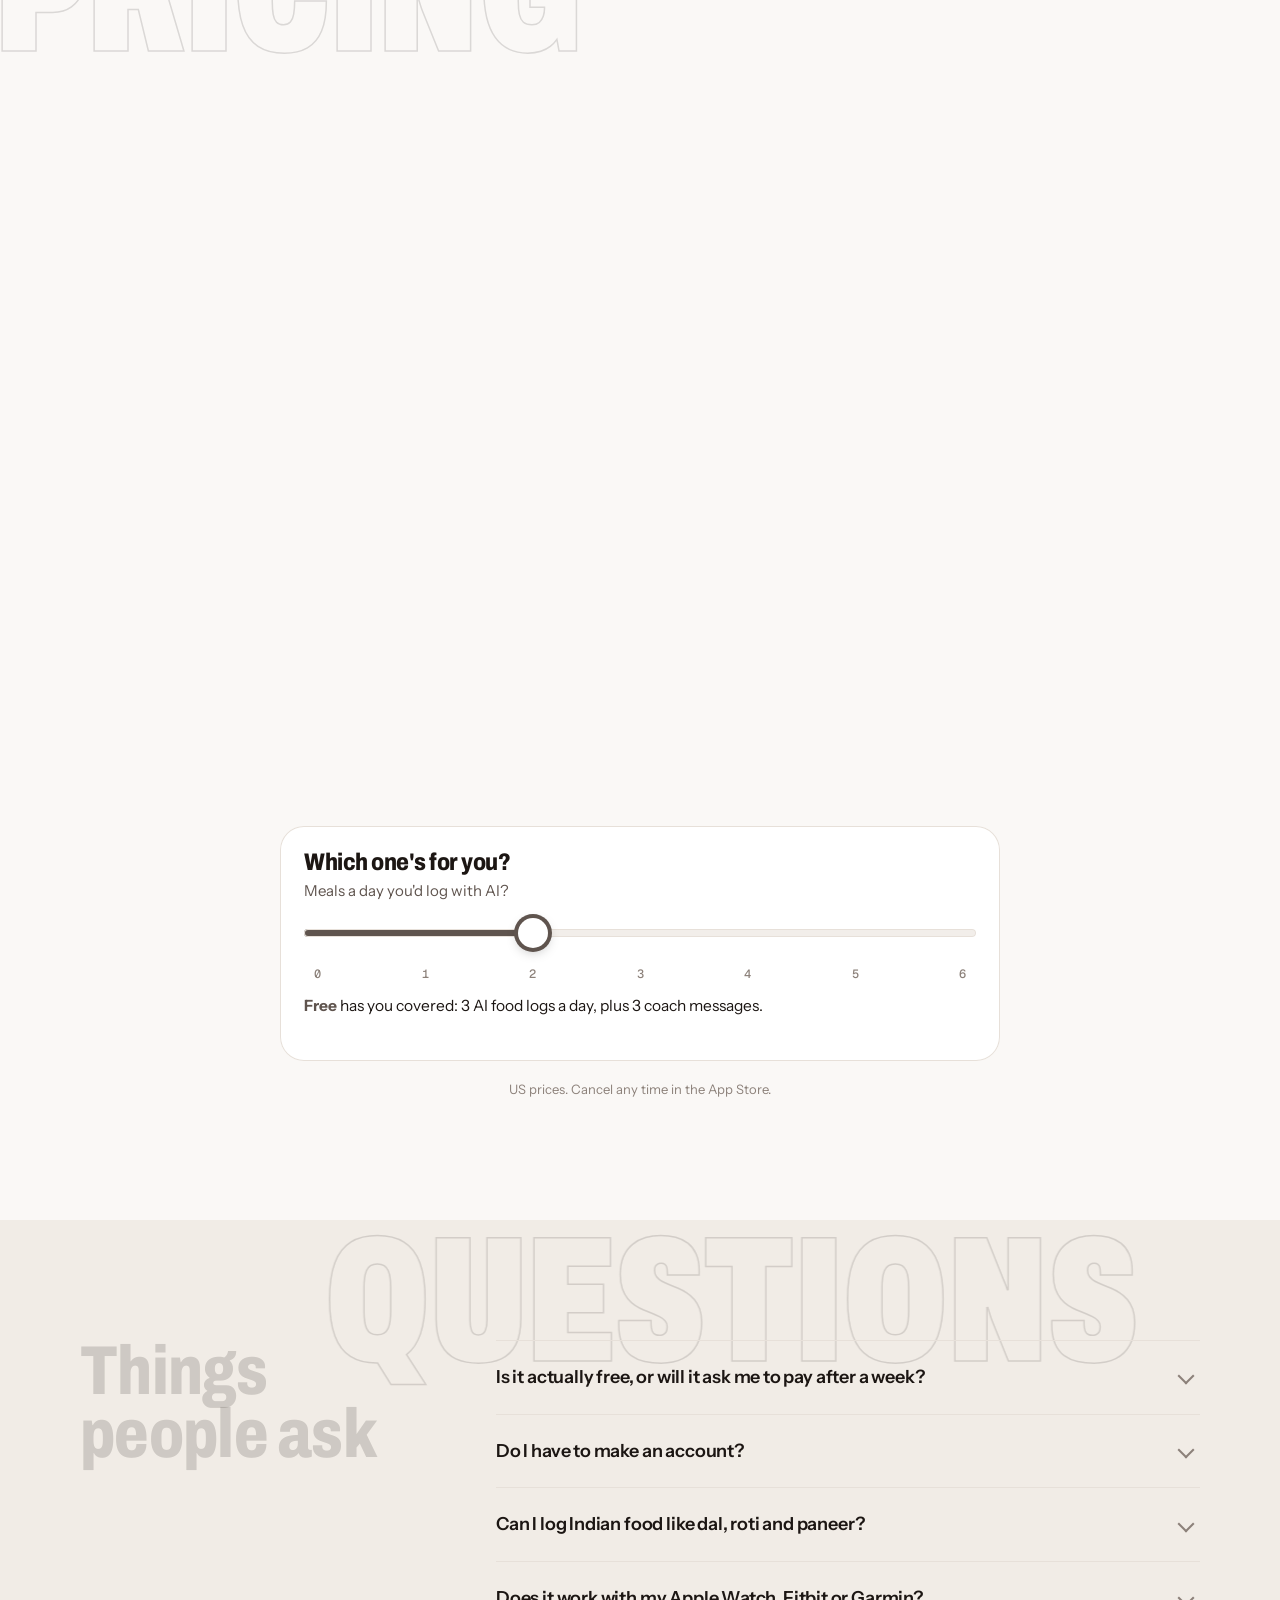
==== commit 8de21b1d: "Less small text: points keep their titles, no repeated lines Co-Authored-By: Claude Opus 5.5 <norepl" ====
--- a/index.html
+++ b/index.html
@@ -127,11 +127,6 @@
         </a>
         <a class="btn btn-ghost" href="#tour">Take the tour</a>
       </div>
-      <div class="promises">
-        <span><svg aria-hidden="true"><use href="#i-check"/></svg>No ads</span>
-        <span><svg aria-hidden="true"><use href="#i-check"/></svg>No sign-up</span>
-        <span><svg aria-hidden="true"><use href="#i-check"/></svg>Your data stays on your device</span>
-      </div>
     </div>
     <div class="hero-phones">
       <svg class="hero-spin" viewBox="0 0 1024 1024" aria-hidden="true"><defs><linearGradient id="hs0" gradientUnits="userSpaceOnUse" x1="761" y1="363" x2="227" y2="567"><stop offset="0" stop-color="currentColor"/><stop offset="0.6" stop-color="currentColor" stop-opacity="0.55"/><stop offset="1" stop-color="currentColor" stop-opacity="0"/></linearGradient><linearGradient id="hs1" gradientUnits="userSpaceOnUse" x1="263" y1="661" x2="797" y2="457"><stop offset="0" stop-color="currentColor"/><stop offset="0.6" stop-color="currentColor" stop-opacity="0.55"/><stop offset="1" stop-color="currentColor" stop-opacity="0"/></linearGradient><filter id="hsg" x="-30%" y="-30%" width="160%" height="160%"><feGaussianBlur stdDeviation="26"/></filter></defs><path d="M812.0 331.7 L806.6 324.6 L801.1 317.7 L795.4 310.8 L789.6 304.2 L783.6 297.7 L777.5 291.4 L771.2 285.3 L764.8 279.3 L758.2 273.5 L751.5 267.9 L744.7 262.4 L737.8 257.2 L730.8 252.1 L723.6 247.3 L716.4 242.6 L709.0 238.1 L701.6 233.8 L694.0 229.7 L686.4 225.8 L678.7 222.1 L671.0 218.6 L663.1 215.4 L655.3 212.3 L647.3 209.4 L639.3 206.7 L631.3 204.3 L623.2 202.0 L615.0 200.0 L606.9 198.1 L598.7 196.5 L590.5 195.1 L582.3 193.8 L574.0 192.8 L565.8 192.0 L557.6 191.4 L549.3 191.1 L541.1 190.9 L532.9 190.9 L524.7 191.1 L516.6 191.6 L508.4 192.2 L500.4 193.0 L492.3 194.1 L484.3 195.3 L476.3 196.8 L468.4 198.4 L460.6 200.2 L452.8 202.2 L445.1 204.4 L437.4 206.8 L429.9 209.4 L422.4 212.1 L415.0 215.1 L407.7 218.2 L400.5 221.5 L393.4 224.9 L386.3 228.5 L379.4 232.3 L372.6 236.3 L365.9 240.4 L359.4 244.7 L352.9 249.1 L346.6 253.7 L340.4 258.4 L334.3 263.3 L328.3 268.3 L322.5 273.4 L316.9 278.7 L311.3 284.1 L306.0 289.6 L300.7 295.3 L295.6 301.1 L290.7 306.9 L285.9 312.9 L281.3 319.0 L276.8 325.2 L272.5 331.5 L268.4 337.9 L264.4 344.4 L260.6 351.0 L256.9 357.6 L253.5 364.4 L250.2 371.2 L247.0 378.1 L244.1 385.0 L241.3 392.0 L238.7 399.0 L236.3 406.2 L234.0 413.3 L231.9 420.5 L230.0 427.7 L228.3 435.0 L226.7 442.3 L225.4 449.6 L224.2 457.0 L223.2 464.4 L222.3 471.8 L221.7 479.2 L221.2 486.6 L220.9 494.0 L220.8 501.4 L220.8 508.8 L221.1 516.2 L221.5 523.5 L222.0 530.9 L222.8 538.2 L223.7 545.5 L224.7 552.8 L226.0 560.1 L227.3 567.3 L227.3 567.3 L226.1 560.1 L225.0 552.8 L224.2 545.5 L223.6 538.2 L223.2 530.8 L223.0 523.5 L223.0 516.1 L223.2 508.8 L223.6 501.5 L224.2 494.2 L225.0 486.9 L226.0 479.6 L227.2 472.4 L228.6 465.3 L230.1 458.1 L231.9 451.1 L233.8 444.0 L236.0 437.1 L238.3 430.2 L240.8 423.4 L243.4 416.7 L246.3 410.0 L249.3 403.4 L252.5 396.9 L255.8 390.6 L259.3 384.3 L263.0 378.1 L266.9 372.0 L270.8 366.1 L275.0 360.2 L279.3 354.5 L283.7 348.9 L288.3 343.4 L293.0 338.1 L297.8 332.9 L302.8 327.8 L307.9 322.8 L313.1 318.1 L318.4 313.4 L323.8 308.9 L329.4 304.6 L335.0 300.4 L340.8 296.4 L346.6 292.5 L352.5 288.8 L358.5 285.3 L364.6 281.9 L370.8 278.7 L377.0 275.7 L383.3 272.8 L389.7 270.1 L396.1 267.6 L402.6 265.2 L409.1 263.1 L415.7 261.1 L422.3 259.2 L428.9 257.6 L435.6 256.1 L442.2 254.9 L448.9 253.8 L455.6 252.8 L462.3 252.1 L469.0 251.5 L475.8 251.1 L482.5 250.9 L489.2 250.9 L495.8 251.0 L502.5 251.3 L509.1 251.8 L515.7 252.5 L522.3 253.3 L528.8 254.3 L535.3 255.5 L541.7 256.8 L548.1 258.3 L554.4 260.0 L560.6 261.8 L566.8 263.8 L572.9 266.0 L579.0 268.2 L584.9 270.7 L590.8 273.3 L596.6 276.0 L602.3 278.9 L607.9 282.0 L613.4 285.1 L618.9 288.4 L624.2 291.9 L629.4 295.4 L634.5 299.1 L639.4 302.9 L644.3 306.9 L649.0 310.9 L653.7 315.1 L658.2 319.3 L662.5 323.7 L666.8 328.2 L670.9 332.7 L674.8 337.4 L678.7 342.1 L682.4 346.9 L685.9 351.9 L689.3 356.8 L692.6 361.9 L695.7 367.0 L698.7 372.2 L701.6 377.5 L704.2 382.8 L706.8 388.1 L709.1 393.5 Z" fill="currentColor" opacity="0.45" filter="url(#hsg)"/><path d="M812.0 331.7 L806.6 324.6 L801.1 317.7 L795.4 310.8 L789.6 304.2 L783.6 297.7 L777.5 291.4 L771.2 285.3 L764.8 279.3 L758.2 273.5 L751.5 267.9 L744.7 262.4 L737.8 257.2 L730.8 252.1 L723.6 247.3 L716.4 242.6 L709.0 238.1 L701.6 233.8 L694.0 229.7 L686.4 225.8 L678.7 222.1 L671.0 218.6 L663.1 215.4 L655.3 212.3 L647.3 209.4 L639.3 206.7 L631.3 204.3 L623.2 202.0 L615.0 200.0 L606.9 198.1 L598.7 196.5 L590.5 195.1 L582.3 193.8 L574.0 192.8 L565.8 192.0 L557.6 191.4 L549.3 191.1 L541.1 190.9 L532.9 190.9 L524.7 191.1 L516.6 191.6 L508.4 192.2 L500.4 193.0 L492.3 194.1 L484.3 195.3 L476.3 196.8 L468.4 198.4 L460.6 200.2 L452.8 202.2 L445.1 204.4 L437.4 206.8 L429.9 209.4 L422.4 212.1 L415.0 215.1 L407.7 218.2 L400.5 221.5 L393.4 224.9 L386.3 228.5 L379.4 232.3 L372.6 236.3 L365.9 240.4 L359.4 244.7 L352.9 249.1 L346.6 253.7 L340.4 258.4 L334.3 263.3 L328.3 268.3 L322.5 273.4 L316.9 278.7 L311.3 284.1 L306.0 289.6 L300.7 295.3 L295.6 301.1 L290.7 306.9 L285.9 312.9 L281.3 319.0 L276.8 325.2 L272.5 331.5 L268.4 337.9 L264.4 344.4 L260.6 351.0 L256.9 357.6 L253.5 364.4 L250.2 371.2 L247.0 378.1 L244.1 385.0 L241.3 392.0 L238.7 399.0 L236.3 406.2 L234.0 413.3 L231.9 420.5 L230.0 427.7 L228.3 435.0 L226.7 442.3 L225.4 449.6 L224.2 457.0 L223.2 464.4 L222.3 471.8 L221.7 479.2 L221.2 486.6 L220.9 494.0 L220.8 501.4 L220.8 508.8 L221.1 516.2 L221.5 523.5 L222.0 530.9 L222.8 538.2 L223.7 545.5 L224.7 552.8 L226.0 560.1 L227.3 567.3 L227.3 567.3 L226.1 560.1 L225.0 552.8 L224.2 545.5 L223.6 538.2 L223.2 530.8 L223.0 523.5 L223.0 516.1 L223.2 508.8 L223.6 501.5 L224.2 494.2 L225.0 486.9 L226.0 479.6 L227.2 472.4 L228.6 465.3 L230.1 458.1 L231.9 451.1 L233.8 444.0 L236.0 437.1 L238.3 430.2 L240.8 423.4 L243.4 416.7 L246.3 410.0 L249.3 403.4 L252.5 396.9 L255.8 390.6 L259.3 384.3 L263.0 378.1 L266.9 372.0 L270.8 366.1 L275.0 360.2 L279.3 354.5 L283.7 348.9 L288.3 343.4 L293.0 338.1 L297.8 332.9 L302.8 327.8 L307.9 322.8 L313.1 318.1 L318.4 313.4 L323.8 308.9 L329.4 304.6 L335.0 300.4 L340.8 296.4 L346.6 292.5 L352.5 288.8 L358.5 285.3 L364.6 281.9 L370.8 278.7 L377.0 275.7 L383.3 272.8 L389.7 270.1 L396.1 267.6 L402.6 265.2 L409.1 263.1 L415.7 261.1 L422.3 259.2 L428.9 257.6 L435.6 256.1 L442.2 254.9 L448.9 253.8 L455.6 252.8 L462.3 252.1 L469.0 251.5 L475.8 251.1 L482.5 250.9 L489.2 250.9 L495.8 251.0 L502.5 251.3 L509.1 251.8 L515.7 252.5 L522.3 253.3 L528.8 254.3 L535.3 255.5 L541.7 256.8 L548.1 258.3 L554.4 260.0 L560.6 261.8 L566.8 263.8 L572.9 266.0 L579.0 268.2 L584.9 270.7 L590.8 273.3 L596.6 276.0 L602.3 278.9 L607.9 282.0 L613.4 285.1 L618.9 288.4 L624.2 291.9 L629.4 295.4 L634.5 299.1 L639.4 302.9 L644.3 306.9 L649.0 310.9 L653.7 315.1 L658.2 319.3 L662.5 323.7 L666.8 328.2 L670.9 332.7 L674.8 337.4 L678.7 342.1 L682.4 346.9 L685.9 351.9 L689.3 356.8 L692.6 361.9 L695.7 367.0 L698.7 372.2 L701.6 377.5 L704.2 382.8 L706.8 388.1 L709.1 393.5 Z" fill="url(#hs0)"/><path d="M212.0 692.3 L217.4 699.4 L222.9 706.3 L228.6 713.2 L234.4 719.8 L240.4 726.3 L246.5 732.6 L252.8 738.7 L259.2 744.7 L265.8 750.5 L272.5 756.1 L279.3 761.6 L286.2 766.8 L293.2 771.9 L300.4 776.7 L307.6 781.4 L315.0 785.9 L322.4 790.2 L330.0 794.3 L337.6 798.2 L345.3 801.9 L353.0 805.4 L360.9 808.6 L368.7 811.7 L376.7 814.6 L384.7 817.3 L392.7 819.7 L400.8 822.0 L409.0 824.0 L417.1 825.9 L425.3 827.5 L433.5 828.9 L441.7 830.2 L450.0 831.2 L458.2 832.0 L466.4 832.6 L474.7 832.9 L482.9 833.1 L491.1 833.1 L499.3 832.9 L507.4 832.4 L515.6 831.8 L523.6 831.0 L531.7 829.9 L539.7 828.7 L547.7 827.2 L555.6 825.6 L563.4 823.8 L571.2 821.8 L578.9 819.6 L586.6 817.2 L594.1 814.6 L601.6 811.9 L609.0 808.9 L616.3 805.8 L623.5 802.5 L630.6 799.1 L637.7 795.5 L644.6 791.7 L651.4 787.7 L658.1 783.6 L664.6 779.3 L671.1 774.9 L677.4 770.3 L683.6 765.6 L689.7 760.7 L695.7 755.7 L701.5 750.6 L707.1 745.3 L712.7 739.9 L718.0 734.4 L723.3 728.7 L728.4 722.9 L733.3 717.1 L738.1 711.1 L742.7 705.0 L747.2 698.8 L751.5 692.5 L755.6 686.1 L759.6 679.6 L763.4 673.0 L767.1 666.4 L770.5 659.6 L773.8 652.8 L777.0 645.9 L779.9 639.0 L782.7 632.0 L785.3 625.0 L787.7 617.8 L790.0 610.7 L792.1 603.5 L794.0 596.3 L795.7 589.0 L797.3 581.7 L798.6 574.4 L799.8 567.0 L800.8 559.6 L801.7 552.2 L802.3 544.8 L802.8 537.4 L803.1 530.0 L803.2 522.6 L803.2 515.2 L802.9 507.8 L802.5 500.5 L802.0 493.1 L801.2 485.8 L800.3 478.5 L799.3 471.2 L798.0 463.9 L796.7 456.7 L796.7 456.7 L797.9 463.9 L799.0 471.2 L799.8 478.5 L800.4 485.8 L800.8 493.2 L801.0 500.5 L801.0 507.9 L800.8 515.2 L800.4 522.5 L799.8 529.8 L799.0 537.1 L798.0 544.4 L796.8 551.6 L795.4 558.7 L793.9 565.9 L792.1 572.9 L790.2 580.0 L788.0 586.9 L785.7 593.8 L783.2 600.6 L780.6 607.3 L777.7 614.0 L774.7 620.6 L771.5 627.1 L768.2 633.4 L764.7 639.7 L761.0 645.9 L757.1 652.0 L753.2 657.9 L749.0 663.8 L744.7 669.5 L740.3 675.1 L735.7 680.6 L731.0 685.9 L726.2 691.1 L721.2 696.2 L716.1 701.2 L710.9 705.9 L705.6 710.6 L700.2 715.1 L694.6 719.4 L689.0 723.6 L683.2 727.6 L677.4 731.5 L671.5 735.2 L665.5 738.7 L659.4 742.1 L653.2 745.3 L647.0 748.3 L640.7 751.2 L634.3 753.9 L627.9 756.4 L621.4 758.8 L614.9 760.9 L608.3 762.9 L601.7 764.8 L595.1 766.4 L588.4 767.9 L581.8 769.1 L575.1 770.2 L568.4 771.2 L561.7 771.9 L555.0 772.5 L548.2 772.9 L541.5 773.1 L534.8 773.1 L528.2 773.0 L521.5 772.7 L514.9 772.2 L508.3 771.5 L501.7 770.7 L495.2 769.7 L488.7 768.5 L482.3 767.2 L475.9 765.7 L469.6 764.0 L463.4 762.2 L457.2 760.2 L451.1 758.0 L445.0 755.8 L439.1 753.3 L433.2 750.7 L427.4 748.0 L421.7 745.1 L416.1 742.0 L410.6 738.9 L405.1 735.6 L399.8 732.1 L394.6 728.6 L389.5 724.9 L384.6 721.1 L379.7 717.1 L375.0 713.1 L370.3 708.9 L365.8 704.7 L361.5 700.3 L357.2 695.8 L353.1 691.3 L349.2 686.6 L345.3 681.9 L341.6 677.1 L338.1 672.1 L334.7 667.2 L331.4 662.1 L328.3 657.0 L325.3 651.8 L322.4 646.5 L319.8 641.2 L317.2 635.9 L314.9 630.5 Z" fill="currentColor" opacity="0.45" filter="url(#hsg)"/><path d="M212.0 692.3 L217.4 699.4 L222.9 706.3 L228.6 713.2 L234.4 719.8 L240.4 726.3 L246.5 732.6 L252.8 738.7 L259.2 744.7 L265.8 750.5 L272.5 756.1 L279.3 761.6 L286.2 766.8 L293.2 771.9 L300.4 776.7 L307.6 781.4 L315.0 785.9 L322.4 790.2 L330.0 794.3 L337.6 798.2 L345.3 801.9 L353.0 805.4 L360.9 808.6 L368.7 811.7 L376.7 814.6 L384.7 817.3 L392.7 819.7 L400.8 822.0 L409.0 824.0 L417.1 825.9 L425.3 827.5 L433.5 828.9 L441.7 830.2 L450.0 831.2 L458.2 832.0 L466.4 832.6 L474.7 832.9 L482.9 833.1 L491.1 833.1 L499.3 832.9 L507.4 832.4 L515.6 831.8 L523.6 831.0 L531.7 829.9 L539.7 828.7 L547.7 827.2 L555.6 825.6 L563.4 823.8 L571.2 821.8 L578.9 819.6 L586.6 817.2 L594.1 814.6 L601.6 811.9 L609.0 808.9 L616.3 805.8 L623.5 802.5 L630.6 799.1 L637.7 795.5 L644.6 791.7 L651.4 787.7 L658.1 783.6 L664.6 779.3 L671.1 774.9 L677.4 770.3 L683.6 765.6 L689.7 760.7 L695.7 755.7 L701.5 750.6 L707.1 745.3 L712.7 739.9 L718.0 734.4 L723.3 728.7 L728.4 722.9 L733.3 717.1 L738.1 711.1 L742.7 705.0 L747.2 698.8 L751.5 692.5 L755.6 686.1 L759.6 679.6 L763.4 673.0 L767.1 666.4 L770.5 659.6 L773.8 652.8 L777.0 645.9 L779.9 639.0 L782.7 632.0 L785.3 625.0 L787.7 617.8 L790.0 610.7 L792.1 603.5 L794.0 596.3 L795.7 589.0 L797.3 581.7 L798.6 574.4 L799.8 567.0 L800.8 559.6 L801.7 552.2 L802.3 544.8 L802.8 537.4 L803.1 530.0 L803.2 522.6 L803.2 515.2 L802.9 507.8 L802.5 500.5 L802.0 493.1 L801.2 485.8 L800.3 478.5 L799.3 471.2 L798.0 463.9 L796.7 456.7 L796.7 456.7 L797.9 463.9 L799.0 471.2 L799.8 478.5 L800.4 485.8 L800.8 493.2 L801.0 500.5 L801.0 507.9 L800.8 515.2 L800.4 522.5 L799.8 529.8 L799.0 537.1 L798.0 544.4 L796.8 551.6 L795.4 558.7 L793.9 565.9 L792.1 572.9 L790.2 580.0 L788.0 586.9 L785.7 593.8 L783.2 600.6 L780.6 607.3 L777.7 614.0 L774.7 620.6 L771.5 627.1 L768.2 633.4 L764.7 639.7 L761.0 645.9 L757.1 652.0 L753.2 657.9 L749.0 663.8 L744.7 669.5 L740.3 675.1 L735.7 680.6 L731.0 685.9 L726.2 691.1 L721.2 696.2 L716.1 701.2 L710.9 705.9 L705.6 710.6 L700.2 715.1 L694.6 719.4 L689.0 723.6 L683.2 727.6 L677.4 731.5 L671.5 735.2 L665.5 738.7 L659.4 742.1 L653.2 745.3 L647.0 748.3 L640.7 751.2 L634.3 753.9 L627.9 756.4 L621.4 758.8 L614.9 760.9 L608.3 762.9 L601.7 764.8 L595.1 766.4 L588.4 767.9 L581.8 769.1 L575.1 770.2 L568.4 771.2 L561.7 771.9 L555.0 772.5 L548.2 772.9 L541.5 773.1 L534.8 773.1 L528.2 773.0 L521.5 772.7 L514.9 772.2 L508.3 771.5 L501.7 770.7 L495.2 769.7 L488.7 768.5 L482.3 767.2 L475.9 765.7 L469.6 764.0 L463.4 762.2 L457.2 760.2 L451.1 758.0 L445.0 755.8 L439.1 753.3 L433.2 750.7 L427.4 748.0 L421.7 745.1 L416.1 742.0 L410.6 738.9 L405.1 735.6 L399.8 732.1 L394.6 728.6 L389.5 724.9 L384.6 721.1 L379.7 717.1 L375.0 713.1 L370.3 708.9 L365.8 704.7 L361.5 700.3 L357.2 695.8 L353.1 691.3 L349.2 686.6 L345.3 681.9 L341.6 677.1 L338.1 672.1 L334.7 667.2 L331.4 662.1 L328.3 657.0 L325.3 651.8 L322.4 646.5 L319.8 641.2 L317.2 635.9 L314.9 630.5 Z" fill="url(#hs1)"/></svg>
@@ -166,18 +161,17 @@
     <div class="section-head center reveal">
       <span class="eyebrow">A day with Repetite</span>
       <h2 id="tour-title">Breakfast to last set, same app</h2>
-      <p>Food and lifting in the same app, so each knows what the other is doing.</p>
     </div>
     <div class="demo reveal">
       <div class="demo-stick">
         <div class="demo-text">
           <div class="demo-tell">
             <ol class="demo-steps">
-              <li class="on" data-screen="today" data-z="2" data-ox="4%" data-oy="29%"><span class="demo-n">01 <s>/ 05</s></span><h3>332 left. You know what's next.</h3><p>Calories and macros, counting down as you eat.</p></li>
-              <li data-screen="search" data-z="1.6" data-ox="8%" data-oy="38%"><span class="demo-n">02 <s>/ 05</s></span><h3>Logging food shouldn't take longer than eating it</h3><p>19,000+ foods that work offline, Indian dishes too.</p></li>
-              <li data-screen="workout" data-z="1.7" data-ox="8%" data-oy="35%"><span class="demo-n">03 <s>/ 05</s></span><h3>Every set has a number to beat</h3><p>Same weight as last time? Beat 6 reps.</p></li>
-              <li data-screen="workout" data-z="2.4" data-ox="5%" data-oy="64%"><span class="demo-n">04 <s>/ 05</s></span><h3>Plates per side. No bar maths.</h3><p>Each side: 45 + 25 lb, worked out for you.</p></li>
-              <li data-screen="weight" data-z="1.5" data-ox="9%" data-oy="30%"><span class="demo-n">05 <s>/ 05</s></span><h3>Where you're heading, and roughly when</h3><p>A goal date from your real pace, not a guess.</p></li>
+              <li class="on" data-screen="today" data-z="2" data-ox="4%" data-oy="29%"><span class="demo-n">01 <s>/ 05</s></span><h3>332 left. You know what's next.</h3></li>
+              <li data-screen="search" data-z="1.6" data-ox="8%" data-oy="38%"><span class="demo-n">02 <s>/ 05</s></span><h3>Logging food shouldn't take longer than eating it</h3></li>
+              <li data-screen="workout" data-z="1.7" data-ox="8%" data-oy="35%"><span class="demo-n">03 <s>/ 05</s></span><h3>Every set has a number to beat</h3></li>
+              <li data-screen="workout" data-z="2.4" data-ox="5%" data-oy="64%"><span class="demo-n">04 <s>/ 05</s></span><h3>Plates per side. No bar maths.</h3></li>
+              <li data-screen="weight" data-z="1.5" data-ox="9%" data-oy="30%"><span class="demo-n">05 <s>/ 05</s></span><h3>Where you're heading, and roughly when</h3></li>
             </ol>
             <div class="demo-progress">
               <span class="demo-bars" aria-hidden="true"><i class="on"></i><i></i><i></i><i></i><i></i><i></i></span>
@@ -273,11 +267,11 @@
       <h2 id="wrist-title" class="h2">Your workout, on your wrist</h2>
       <p class="wr-lede">Leave your phone in your bag, or at home.</p>
       <ul class="points">
-        <li><span class="ic"><svg><use href="#i-watch"/></svg></span><div><strong>Log sets with the Crown</strong><span>Weight and reps, no typing.</span></div></li>
-        <li><span class="ic"><svg><use href="#i-timer"/></svg></span><div><strong>Rest that taps your wrist</strong><span>On time, even wrist down.</span></div></li>
-        <li><span class="ic"><svg><use href="#i-heart"/></svg></span><div><strong>Heart rate and calories</strong><span>Saved to Apple Health.</span></div></li>
-        <li><span class="ic"><svg><use href="#i-drop"/></svg></span><div><strong>Food and water at a glance</strong><span>One tap for water or your usual meal.</span></div></li>
-        <li><span class="ic"><svg><use href="#i-check"/></svg></span><div><strong>No iPhone? No problem.</strong><span>Skip, fix or undo a set, and it all syncs later.</span></div></li>
+        <li><span class="ic"><svg><use href="#i-watch"/></svg></span><div><strong>Log sets with the Crown</strong></div></li>
+        <li><span class="ic"><svg><use href="#i-timer"/></svg></span><div><strong>Rest that taps your wrist</strong></div></li>
+        <li><span class="ic"><svg><use href="#i-heart"/></svg></span><div><strong>Heart rate and calories</strong></div></li>
+        <li><span class="ic"><svg><use href="#i-drop"/></svg></span><div><strong>Food and water at a glance</strong></div></li>
+        <li><span class="ic"><svg><use href="#i-check"/></svg></span><div><strong>No iPhone? No problem.</strong></div></li>
       </ul>
     </div>
     <div class="wr-demo reveal" id="wr-demo">
@@ -343,14 +337,13 @@
             <button role="tab" type="button" data-tone="straight" aria-selected="false" tabindex="-1">Straight</button>
             <button role="tab" type="button" data-tone="tough" aria-selected="false" tabindex="-1">Tough love</button>
           </div>
-          <p class="tone-note">Same reminders. A different voice.</p>
         </div>
         <ul class="rem-points">
-          <li class="reveal"><strong>It learns your times</strong><span>No alarms to set.</span></li>
-          <li class="reveal"><strong>Gone once it's done</strong><span>Log it and it's cancelled.</span></li>
-          <li class="reveal"><strong>One tap from the notification</strong><span>Log my usual, +1 glass, Start workout.</span></li>
-          <li class="reveal"><strong>Reply with what you ate</strong><span>Type "2 roti and dal" and it's logged.</span></li>
-          <li class="reveal"><strong>In 1 hour, or fewer like this</strong><span>Snooze one, or tell it to back off.</span></li>
+          <li class="reveal"><strong>It learns your times</strong></li>
+          <li class="reveal"><strong>Gone once it's done</strong></li>
+          <li class="reveal"><strong>One tap from the notification</strong></li>
+          <li class="reveal"><strong>Reply with what you ate</strong></li>
+          <li class="reveal"><strong>In 1 hour, or fewer like this</strong></li>
         </ul>
       </div>
     </div>  </div>
@@ -358,7 +351,6 @@
     <div class="day-sticky">
       <div class="wrap day-head">
         <h3>One day, hour by hour</h3>
-        <p>Reminders only when something's missing.</p>
       </div>
       <ol class="day-track" aria-label="A day of reminders">
         <li class="day-card"><time>7:15 AM</time><span class="day-kind">Morning check-in</span><strong>Morning, Alex ☀️</strong><span>Yesterday: protein ✅ Upper ✅. Today: Lower, 180 g protein. Let's go 🚀</span></li>
@@ -382,12 +374,11 @@
       <div>
         <span class="eyebrow">Rest timer</span>
         <h2 id="rest-title">A rest timer that rings, even on silent</h2>
-        <p class="lead">Rings on time, even locked or on silent.</p>
         <ul class="points">
-          <li><span class="ic"><svg><use href="#i-timer"/></svg></span><div><strong>−15 s, +15 s, Skip</strong><span>Without unlocking.</span></div></li>
-          <li><span class="ic"><svg><use href="#i-weights"/></svg></span><div><strong>Rest that fits the lift</strong><span>Longer for heavy lifts.</span></div></li>
-          <li><span class="ic"><svg><use href="#i-speaker"/></svg></span><div><strong>Pick your sound</strong><span>Five built in, or your own.</span></div></li>
-          <li><span class="ic"><svg><use href="#i-watch"/></svg></span><div><strong>On your Apple Watch too</strong><span>A tap on your wrist when it's up.</span></div></li>
+          <li><span class="ic"><svg><use href="#i-timer"/></svg></span><div><strong>−15 s, +15 s, Skip</strong></div></li>
+          <li><span class="ic"><svg><use href="#i-weights"/></svg></span><div><strong>Rest that fits the lift</strong></div></li>
+          <li><span class="ic"><svg><use href="#i-speaker"/></svg></span><div><strong>Pick your sound</strong></div></li>
+          <li><span class="ic"><svg><use href="#i-watch"/></svg></span><div><strong>On your Apple Watch too</strong></div></li>
         </ul>
         <div class="sounds">
           <span class="sounds-label" id="sounds-label">Tap to hear</span>
@@ -441,10 +432,10 @@
       <h2 id="skincare-title" class="h2">Your skin gets a streak too</h2>
       <p class="skin-lede">Morning and night routines, next to everything else.</p>
       <ul class="skin-points">
-        <li><span class="ic"><svg><use href="#i-layers"/></svg></span><div><strong>Start from a template</strong><span>Simple, oily, dry or basic.</span></div></li>
-        <li><span class="ic"><svg><use href="#i-weights"/></svg></span><div><strong>Training-day steps</strong><span>Shown after your workout.</span></div></li>
-        <li><span class="ic"><svg><use href="#i-bell"/></svg></span><div><strong>Nudges at the right time</strong><span>Around your usual time.</span></div></li>
-        <li><span class="ic"><svg><use href="#i-jar"/></svg></span><div><strong>Product shelf</strong><span>A heads-up before things expire.</span></div></li>
+        <li><span class="ic"><svg><use href="#i-layers"/></svg></span><div><strong>Start from a template</strong></div></li>
+        <li><span class="ic"><svg><use href="#i-weights"/></svg></span><div><strong>Training-day steps</strong></div></li>
+        <li><span class="ic"><svg><use href="#i-bell"/></svg></span><div><strong>Nudges at the right time</strong></div></li>
+        <li><span class="ic"><svg><use href="#i-jar"/></svg></span><div><strong>Product shelf</strong></div></li>
       </ul>
     </div>
     <div class="skin-card reveal" id="skin-demo" data-time="night">
@@ -477,10 +468,10 @@
       <h2 id="coach-title" class="h2">Ask the coach. It can make the change too.</h2>
       <p class="coach-lede">Ask anything from its own tab. Nothing changes until you tap Apply.</p>
       <ul class="points">
-        <li><span class="ic"><svg><use href="#i-target"/></svg></span><div><strong>Targets and goal</strong><span>New calories or protein.</span></div></li>
-        <li><span class="ic"><svg><use href="#i-swap"/></svg></span><div><strong>Today's workout</strong><span>Swap or add exercises.</span></div></li>
-        <li><span class="ic"><svg><use href="#i-chat"/></svg></span><div><strong>Log through chat</strong><span>Food, water and weight.</span></div></li>
-        <li><span class="ic"><svg><use href="#i-sun"/></svg></span><div><strong>Morning briefing</strong><span>Where your day stands.</span></div></li>
+        <li><span class="ic"><svg><use href="#i-target"/></svg></span><div><strong>Targets and goal</strong></div></li>
+        <li><span class="ic"><svg><use href="#i-swap"/></svg></span><div><strong>Today's workout</strong></div></li>
+        <li><span class="ic"><svg><use href="#i-chat"/></svg></span><div><strong>Log through chat</strong></div></li>
+        <li><span class="ic"><svg><use href="#i-sun"/></svg></span><div><strong>Morning briefing</strong></div></li>
       </ul>
     </div>
     <div class="chat reveal" aria-label="An example conversation with the coach">
@@ -512,11 +503,11 @@
         <p class="lead">No account needed. The <a href="privacy.html">Privacy Policy</a> has the details.</p>
       </div>
       <ul class="privacy-list">
-        <li><svg><use href="#i-phone"/></svg><div><strong>Logs stay on your device</strong><span>Stored locally.</span></div></li>
-        <li><svg><use href="#i-user"/></svg><div><strong>No account needed</strong><span>Only for cloud backup.</span></div></li>
-        <li><svg><use href="#i-spark"/></svg><div><strong>AI only if you say yes</strong><span>Off until you turn it on.</span></div></li>
-        <li><svg><use href="#i-eye-off"/></svg><div><strong>No ads. No tracking. Never sold.</strong><span>Not now, not ever.</span></div></li>
-        <li><svg><use href="#i-trash"/></svg><div><strong>Delete whenever you like</strong><span>Account and backups, instantly.</span></div></li>
+        <li><svg><use href="#i-phone"/></svg><div><strong>Logs stay on your device</strong></div></li>
+        <li><svg><use href="#i-user"/></svg><div><strong>No account needed</strong></div></li>
+        <li><svg><use href="#i-spark"/></svg><div><strong>AI only if you say yes</strong></div></li>
+        <li><svg><use href="#i-eye-off"/></svg><div><strong>No ads. No tracking. Never sold.</strong></div></li>
+        <li><svg><use href="#i-trash"/></svg><div><strong>Delete whenever you like</strong></div></li>
       </ul>
     </div>
   </div>
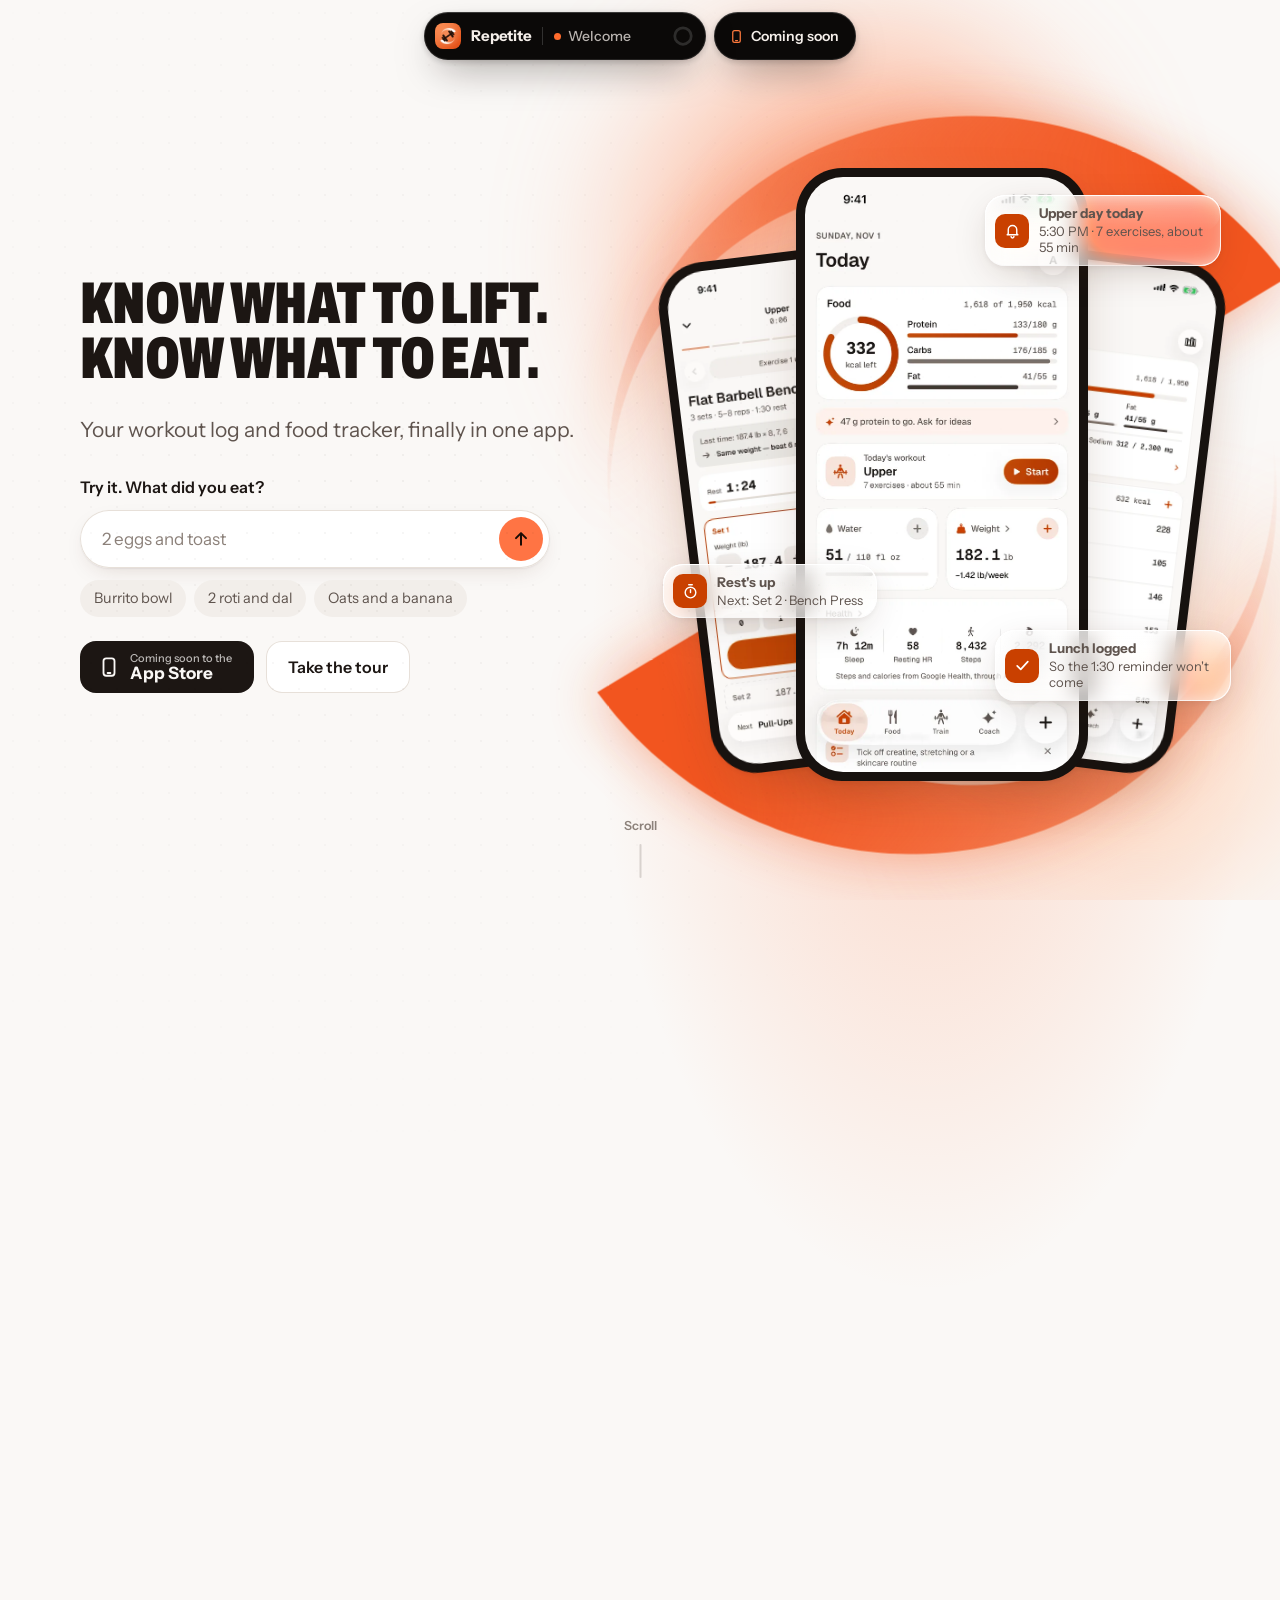
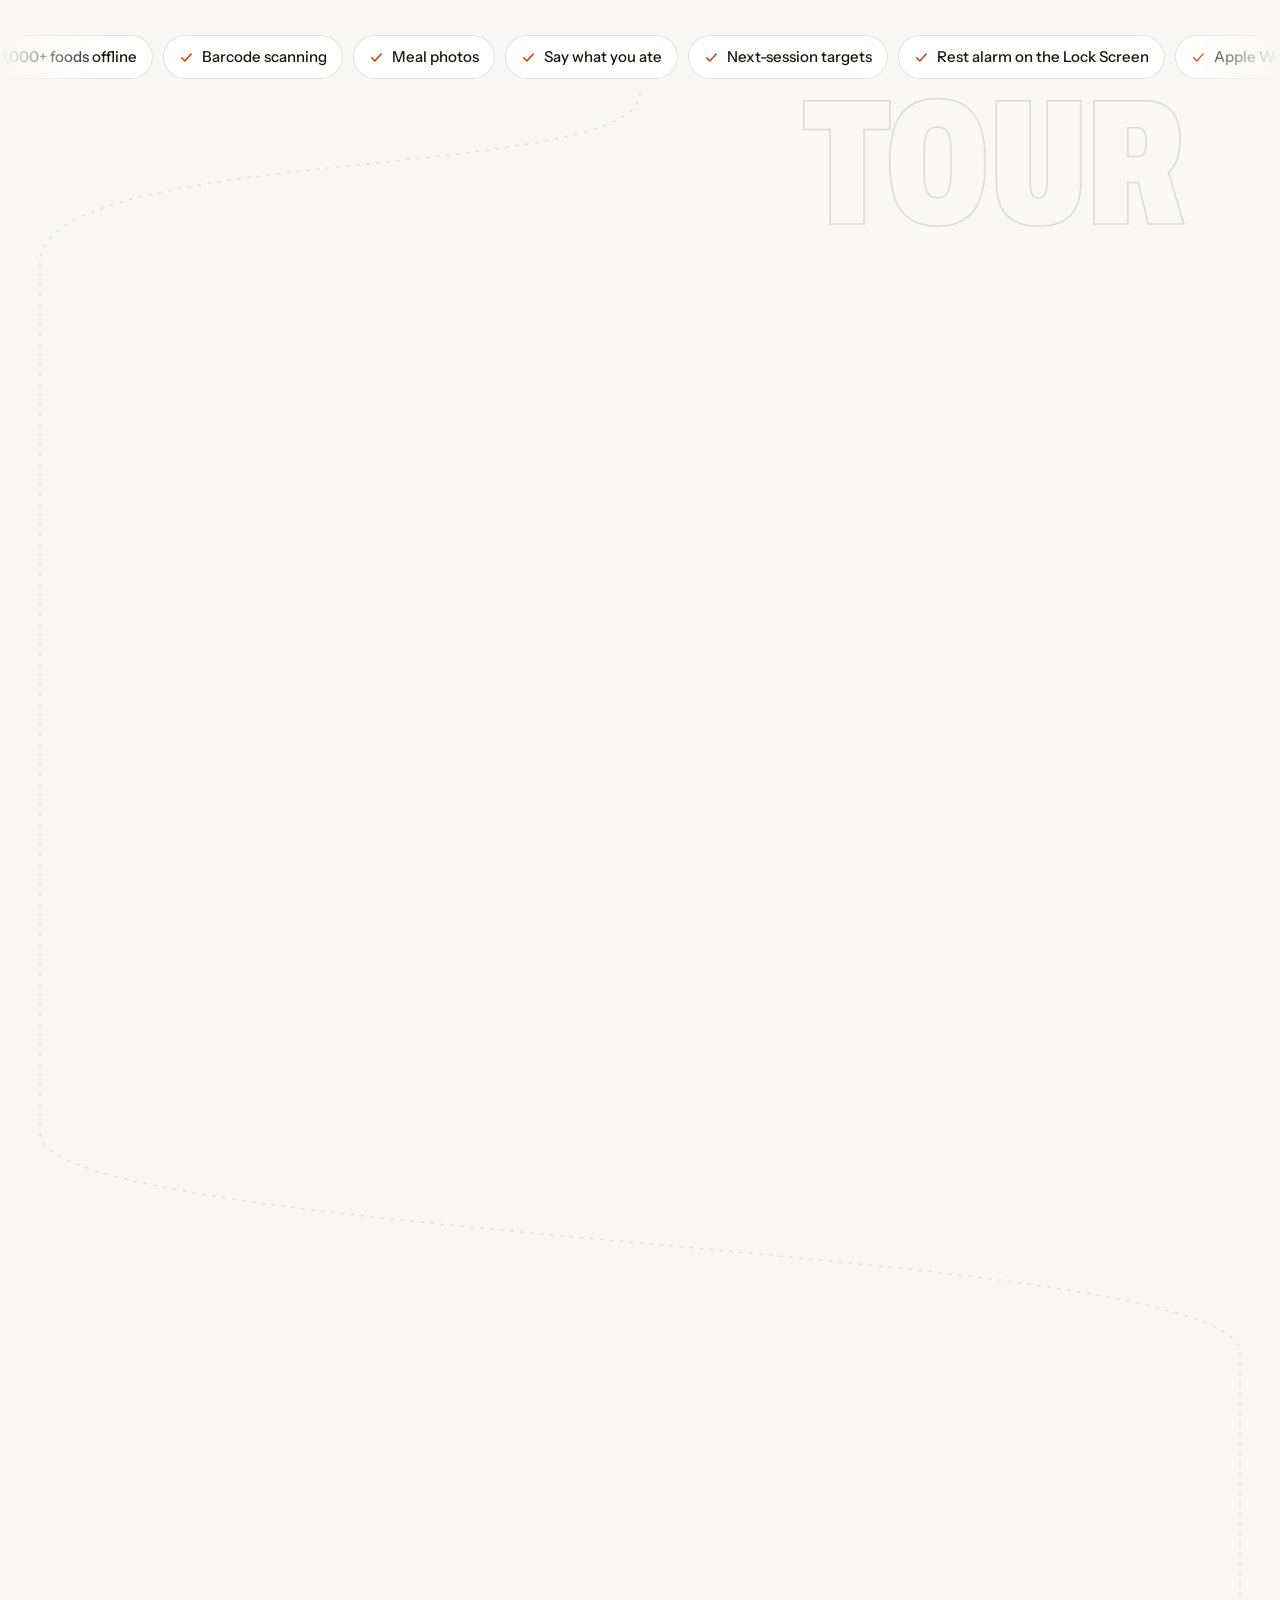
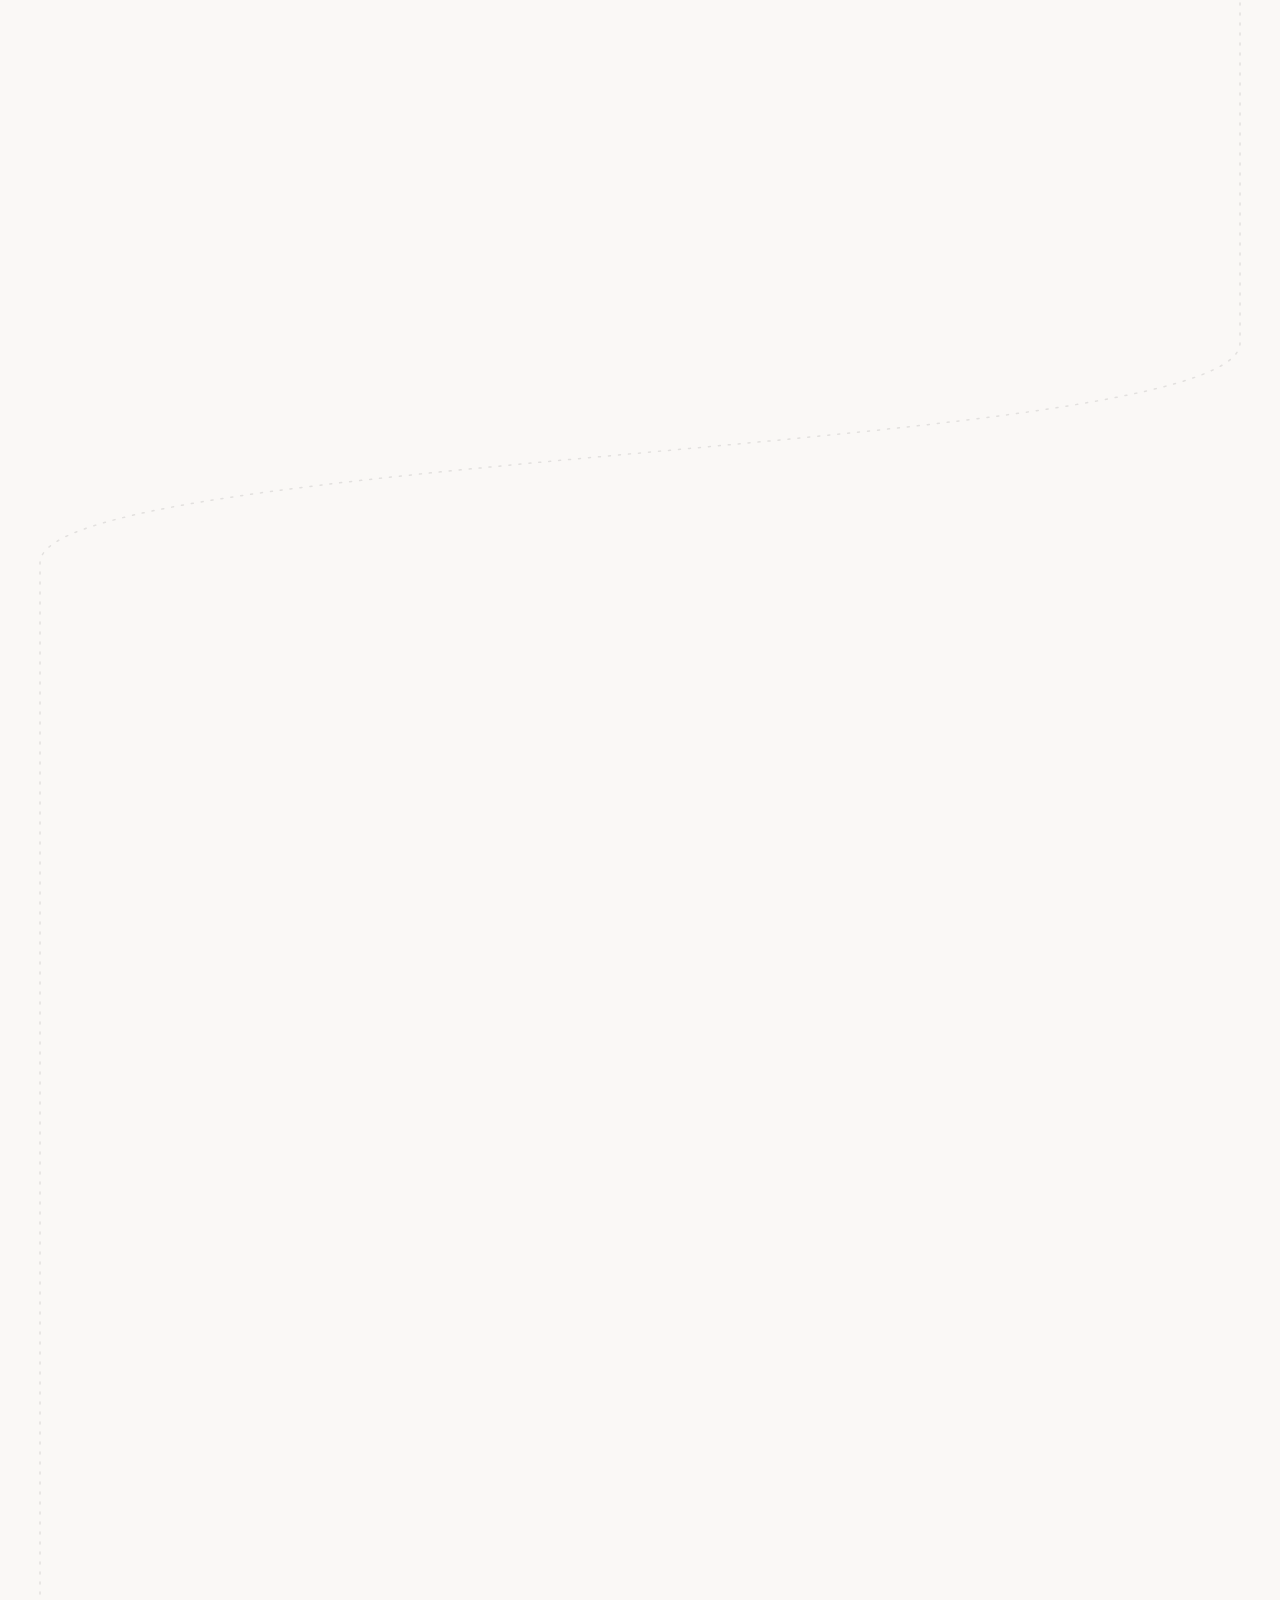
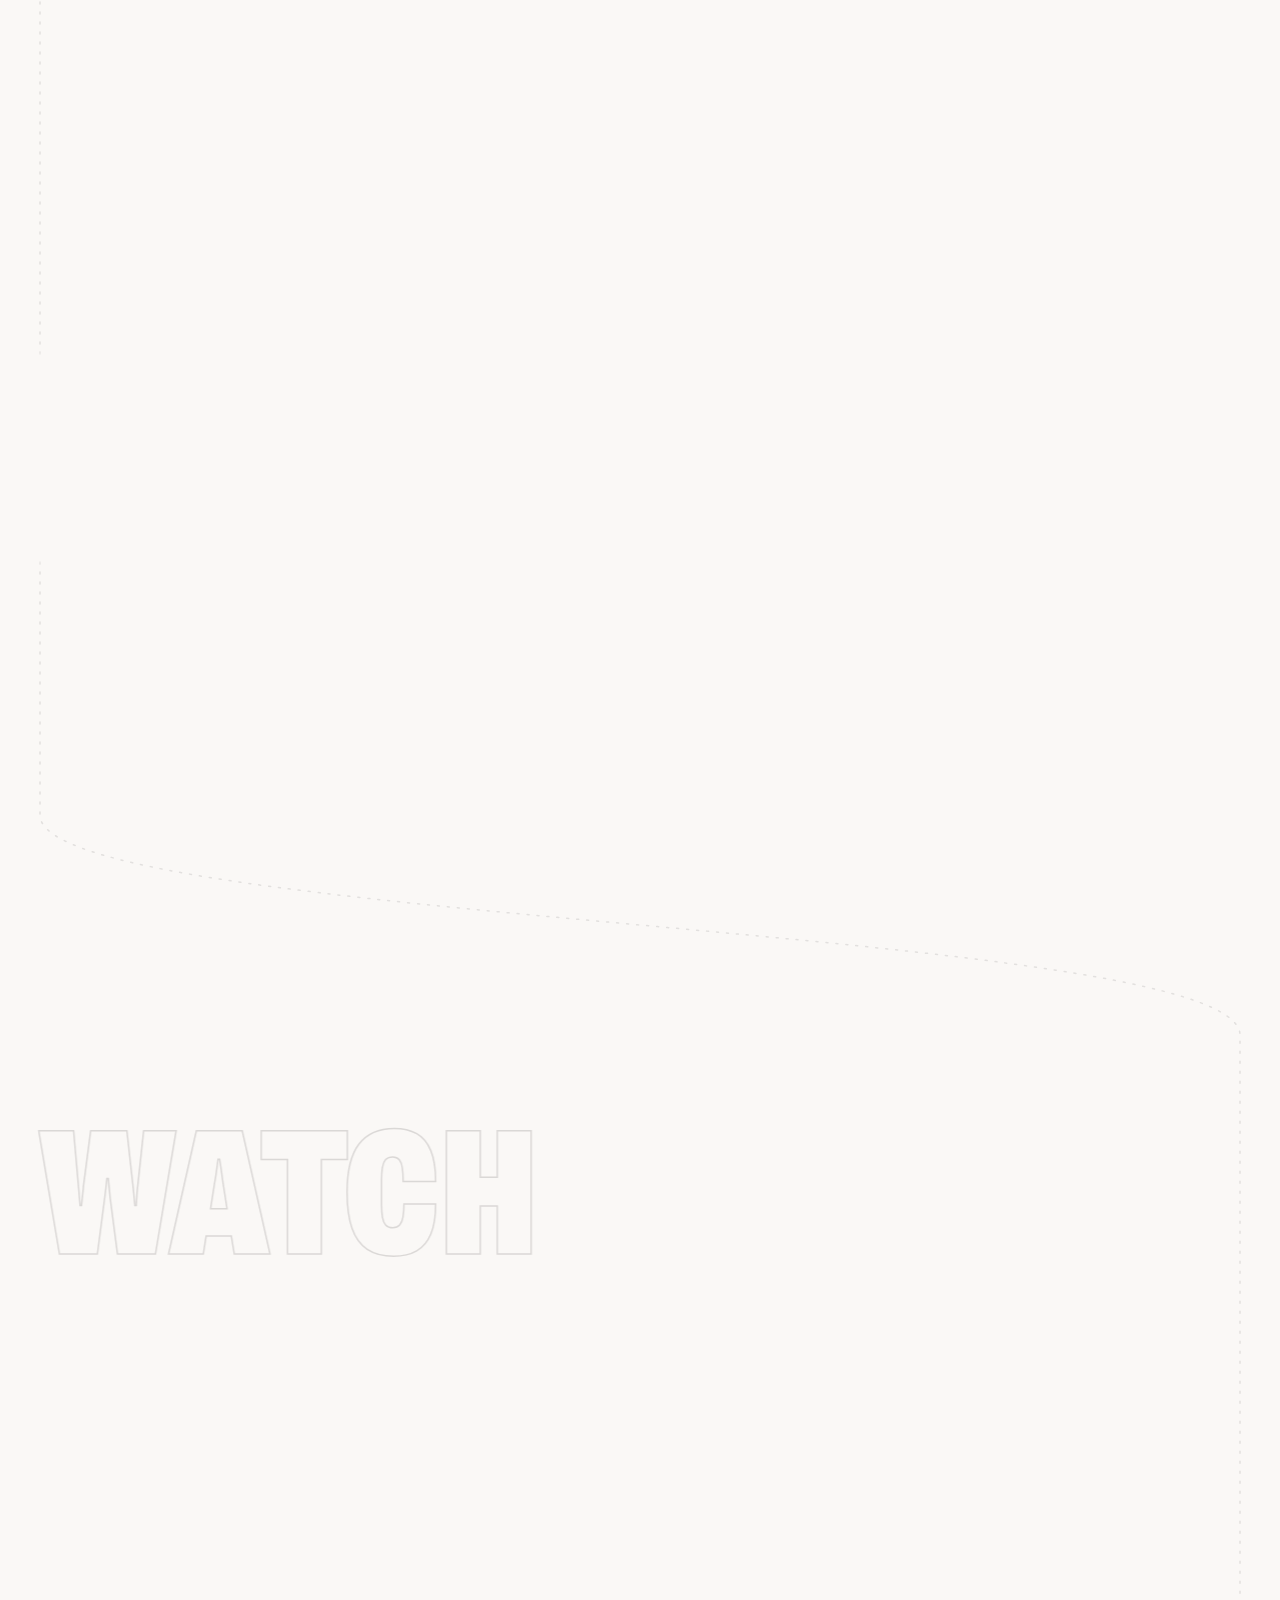
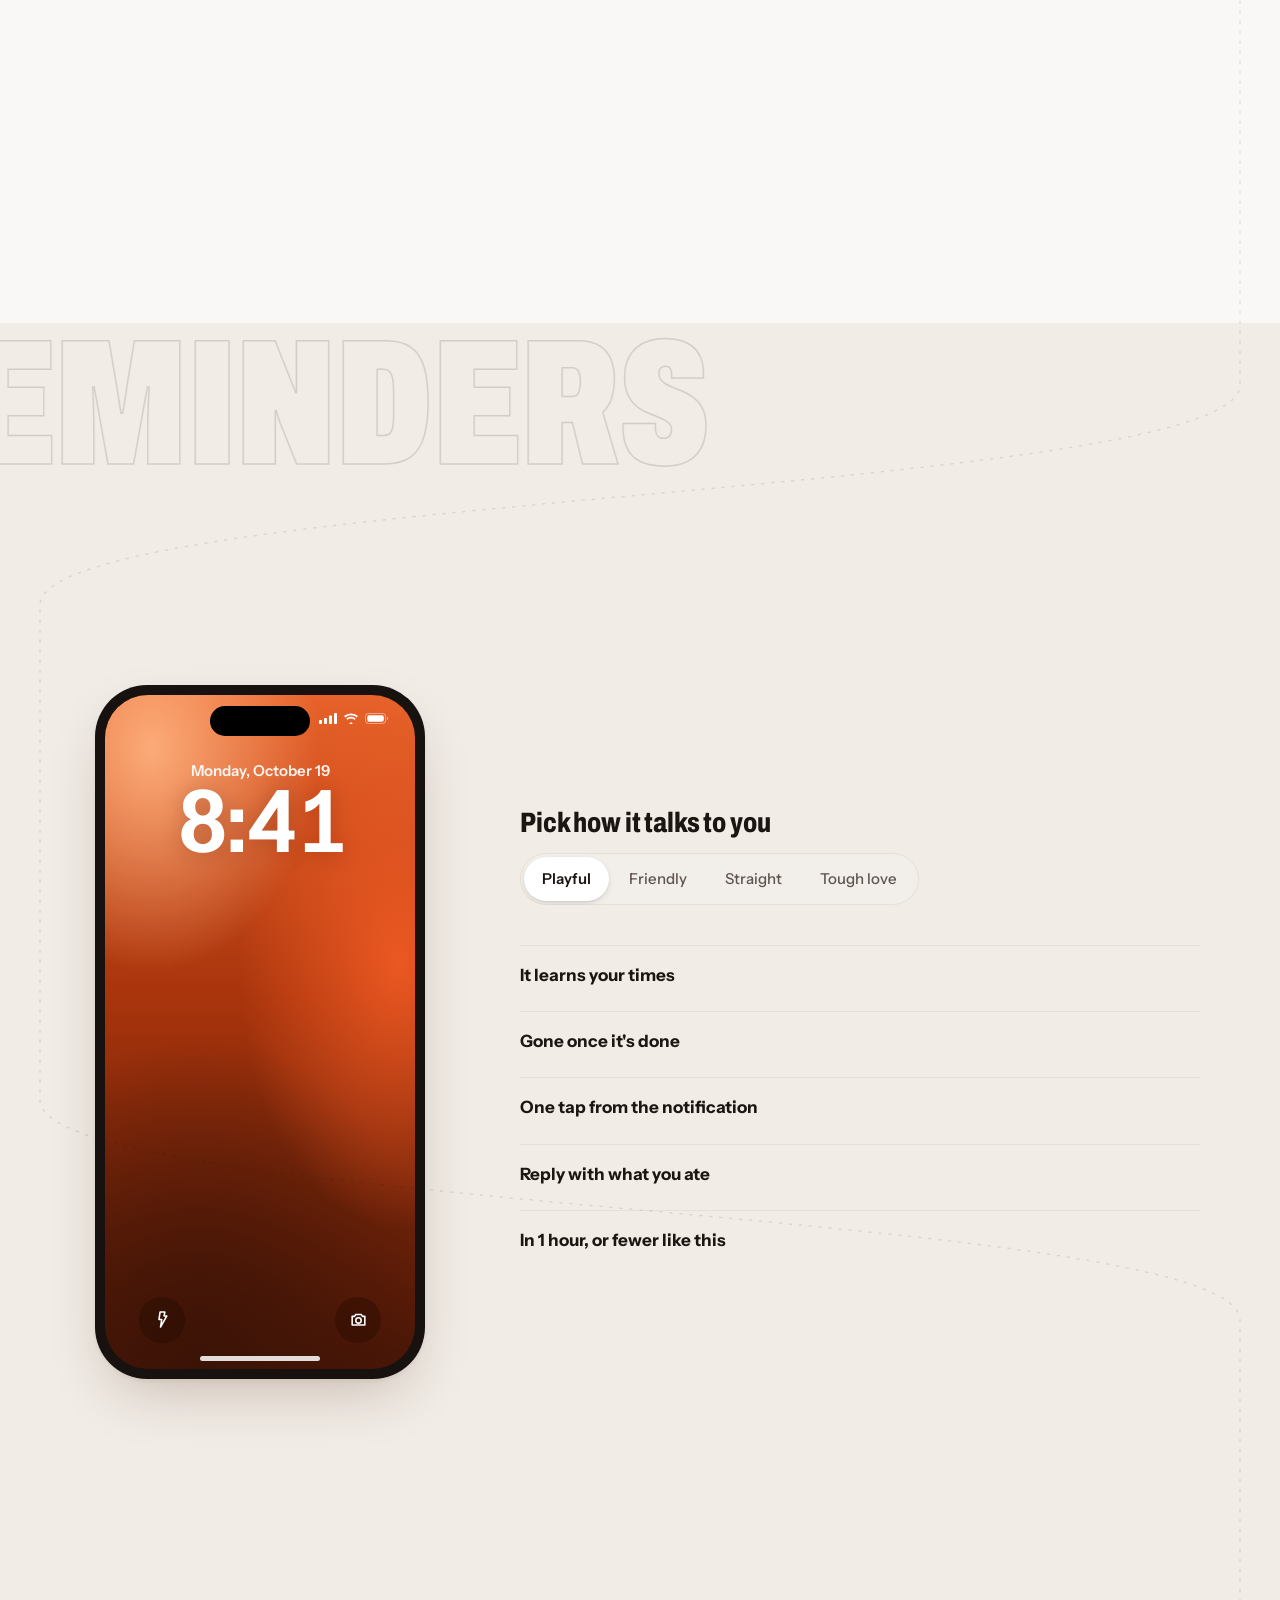
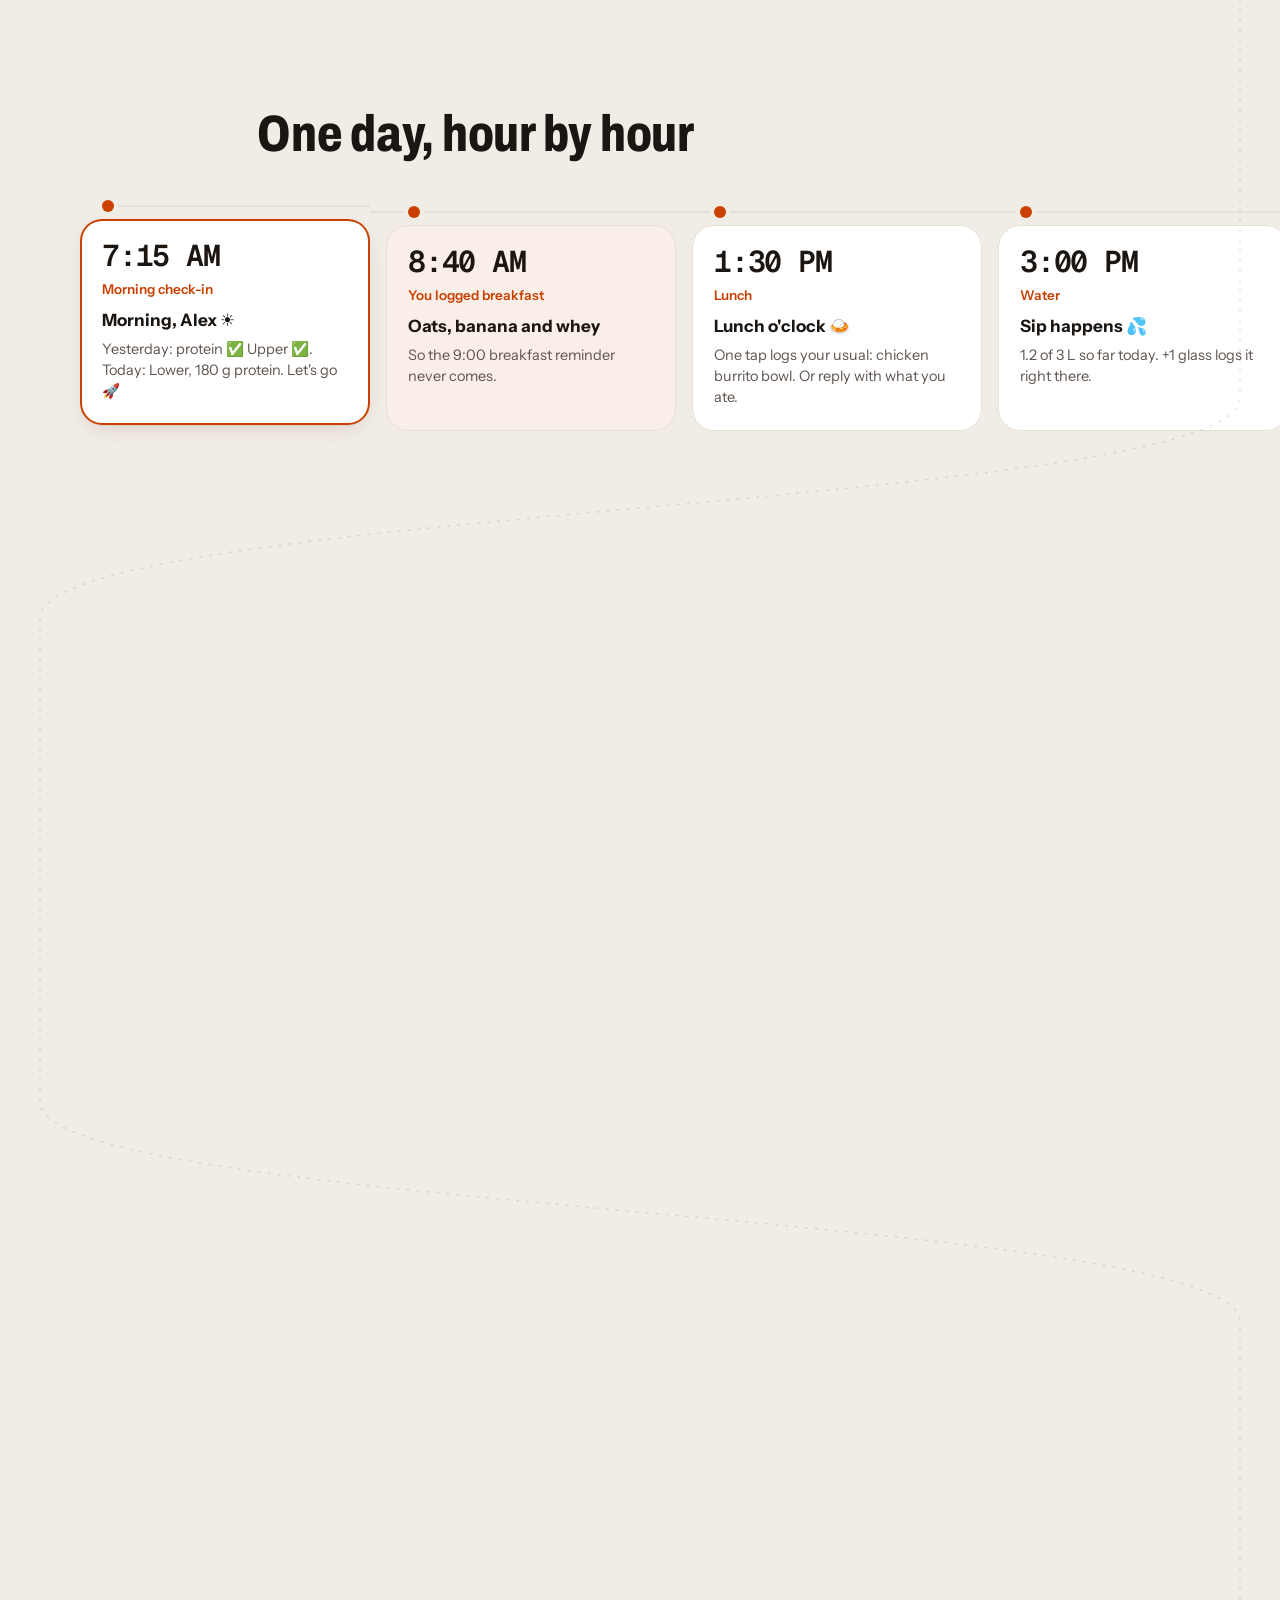
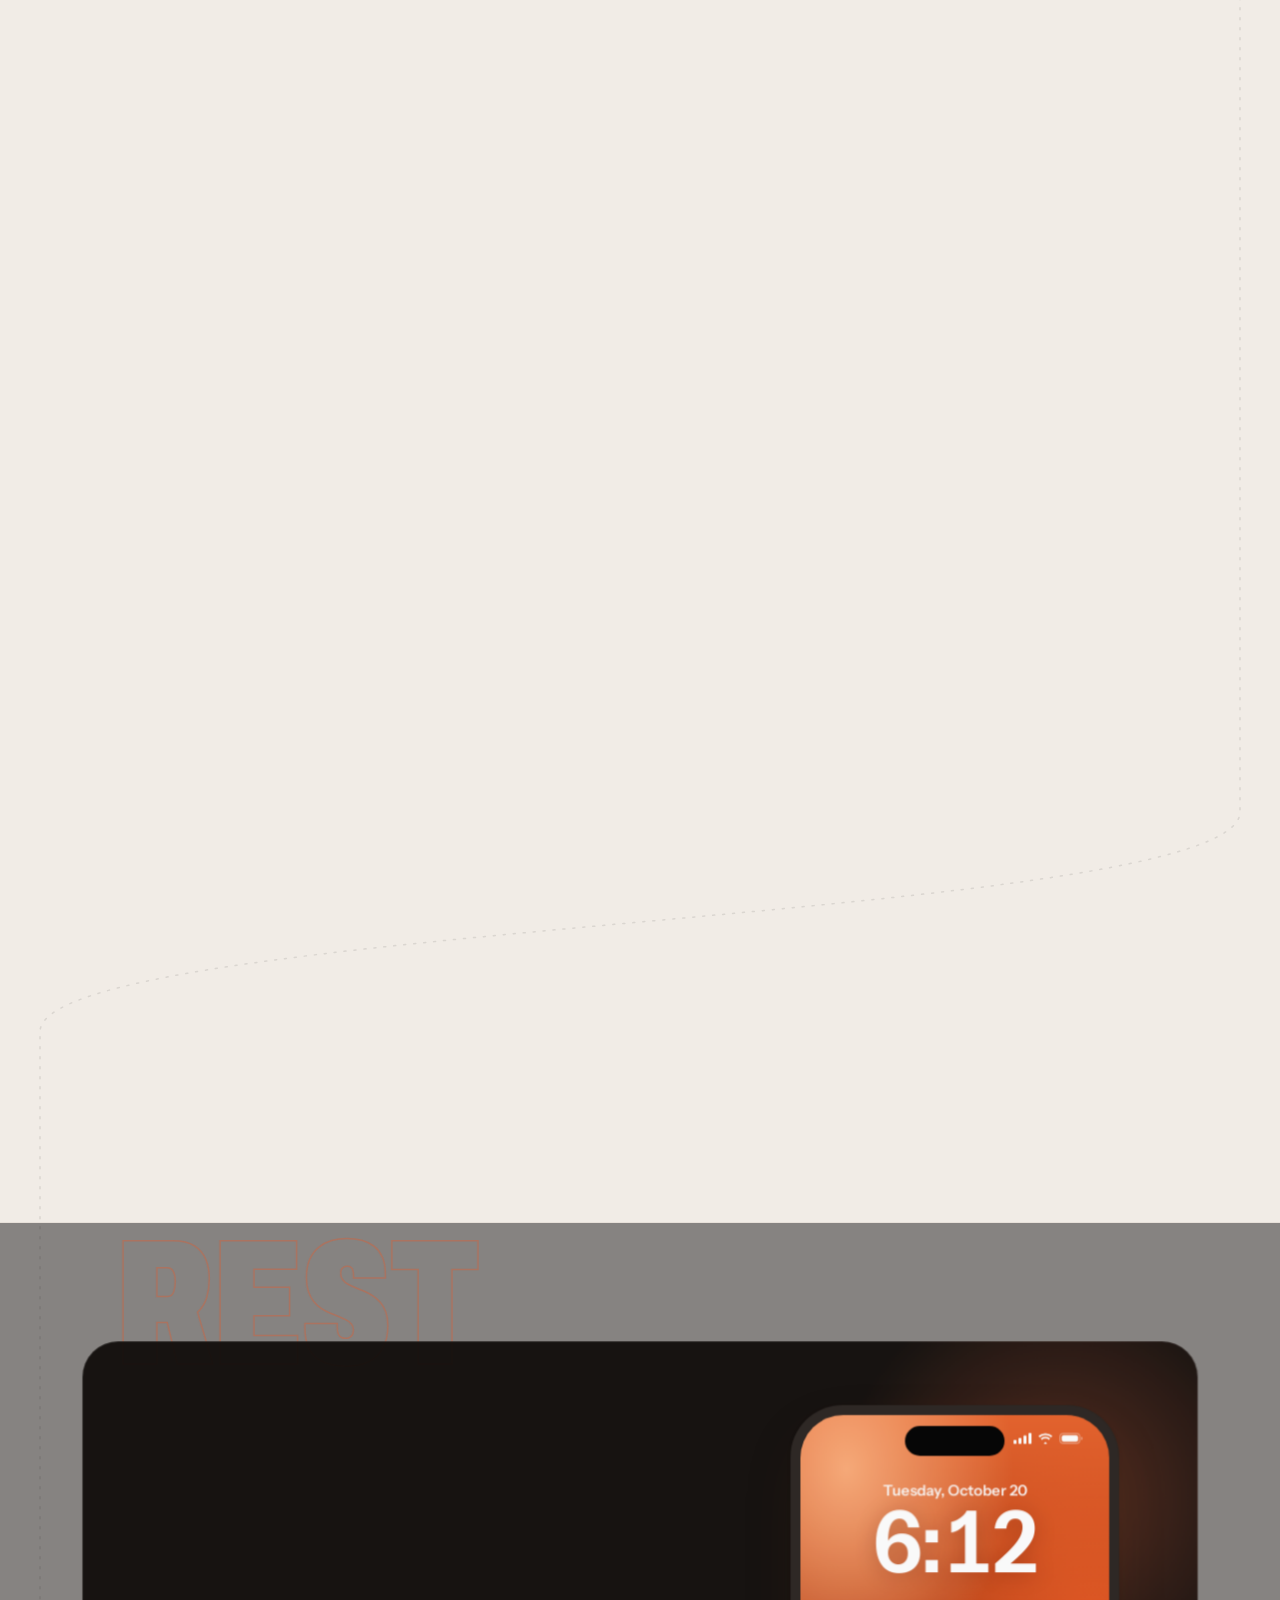
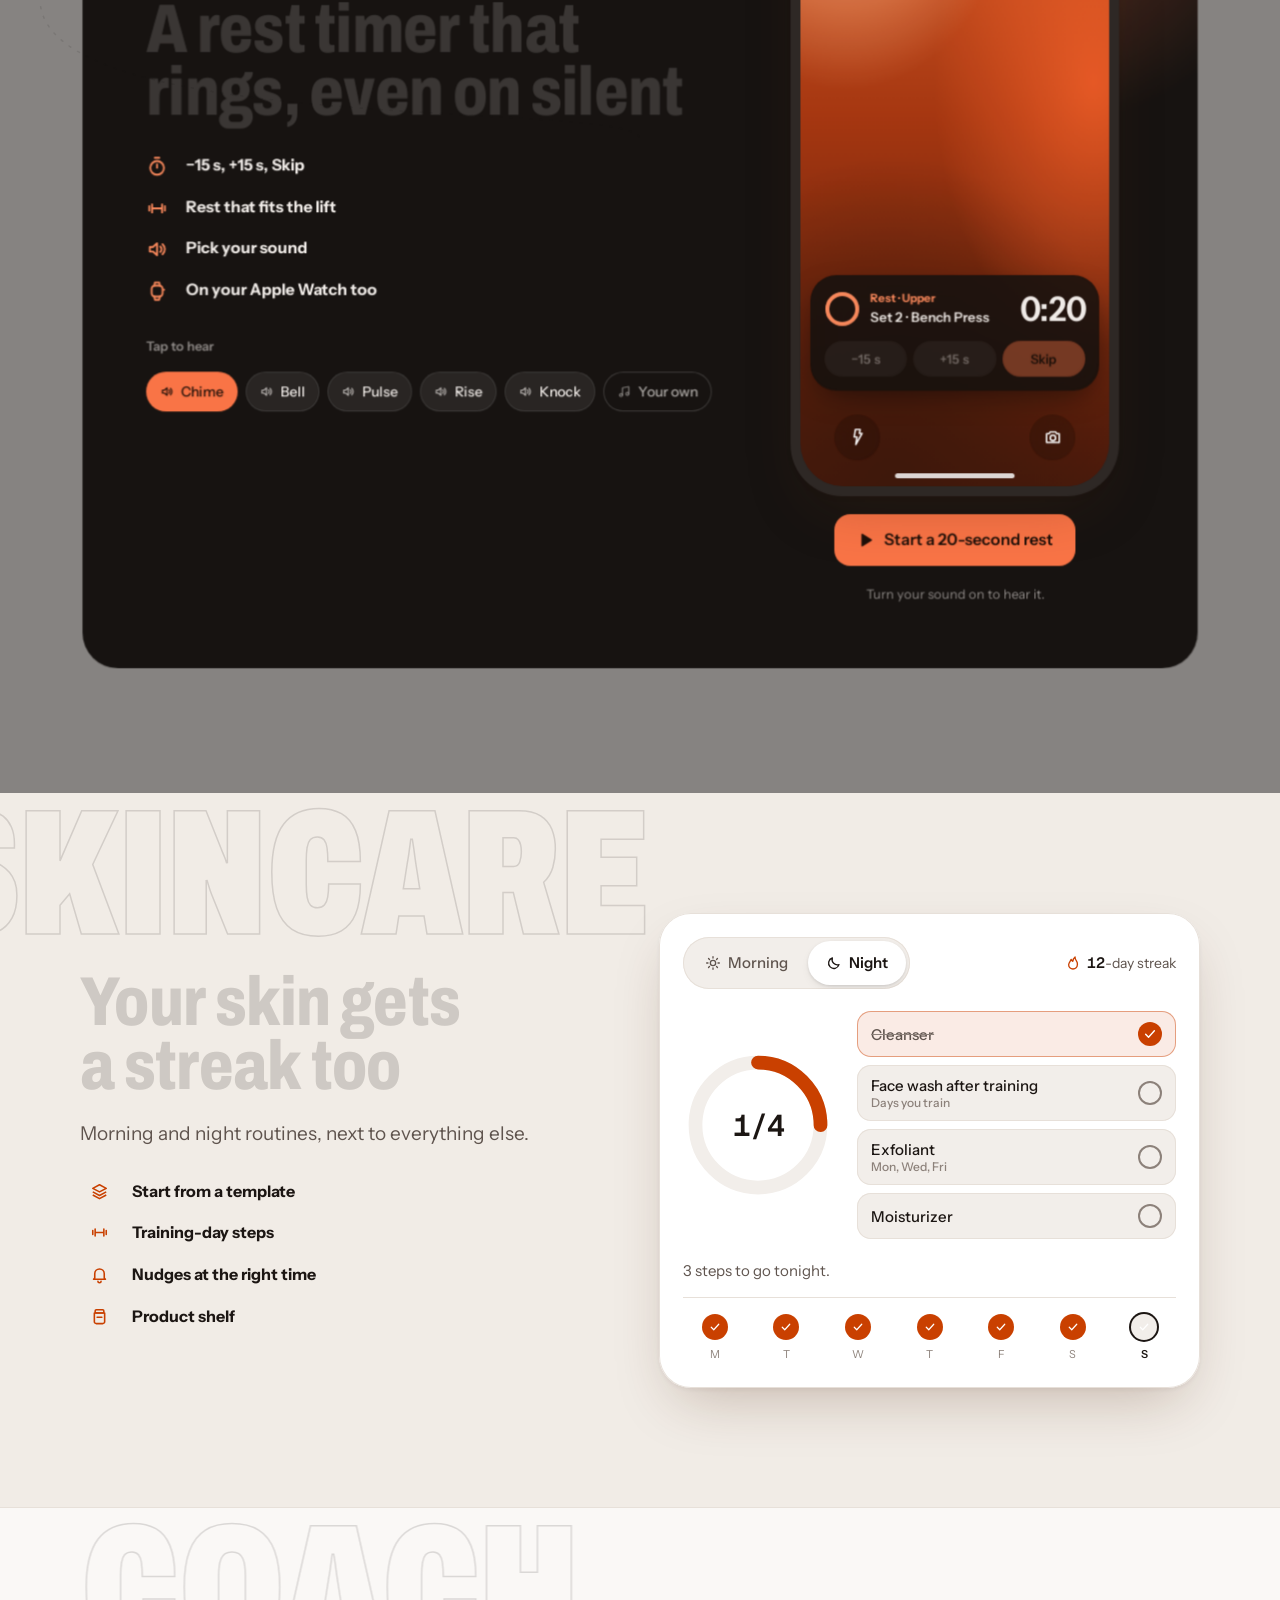
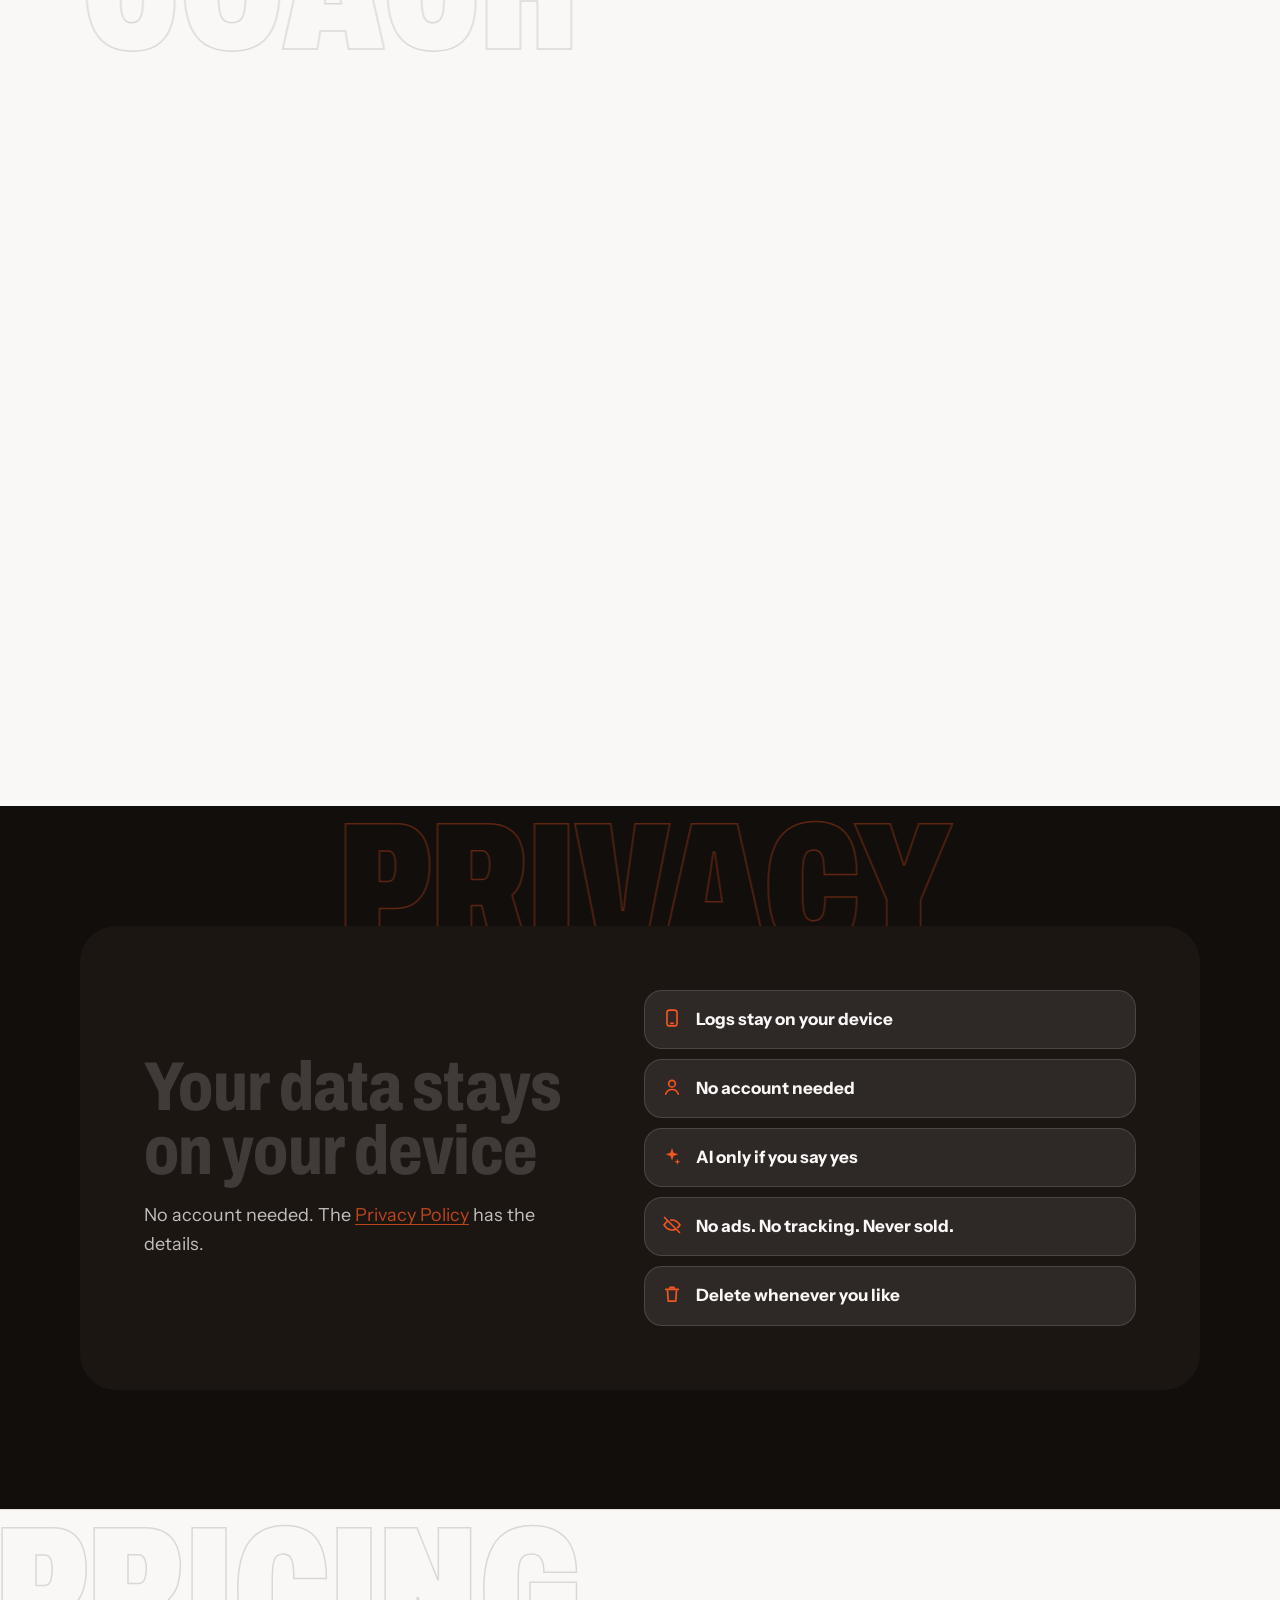
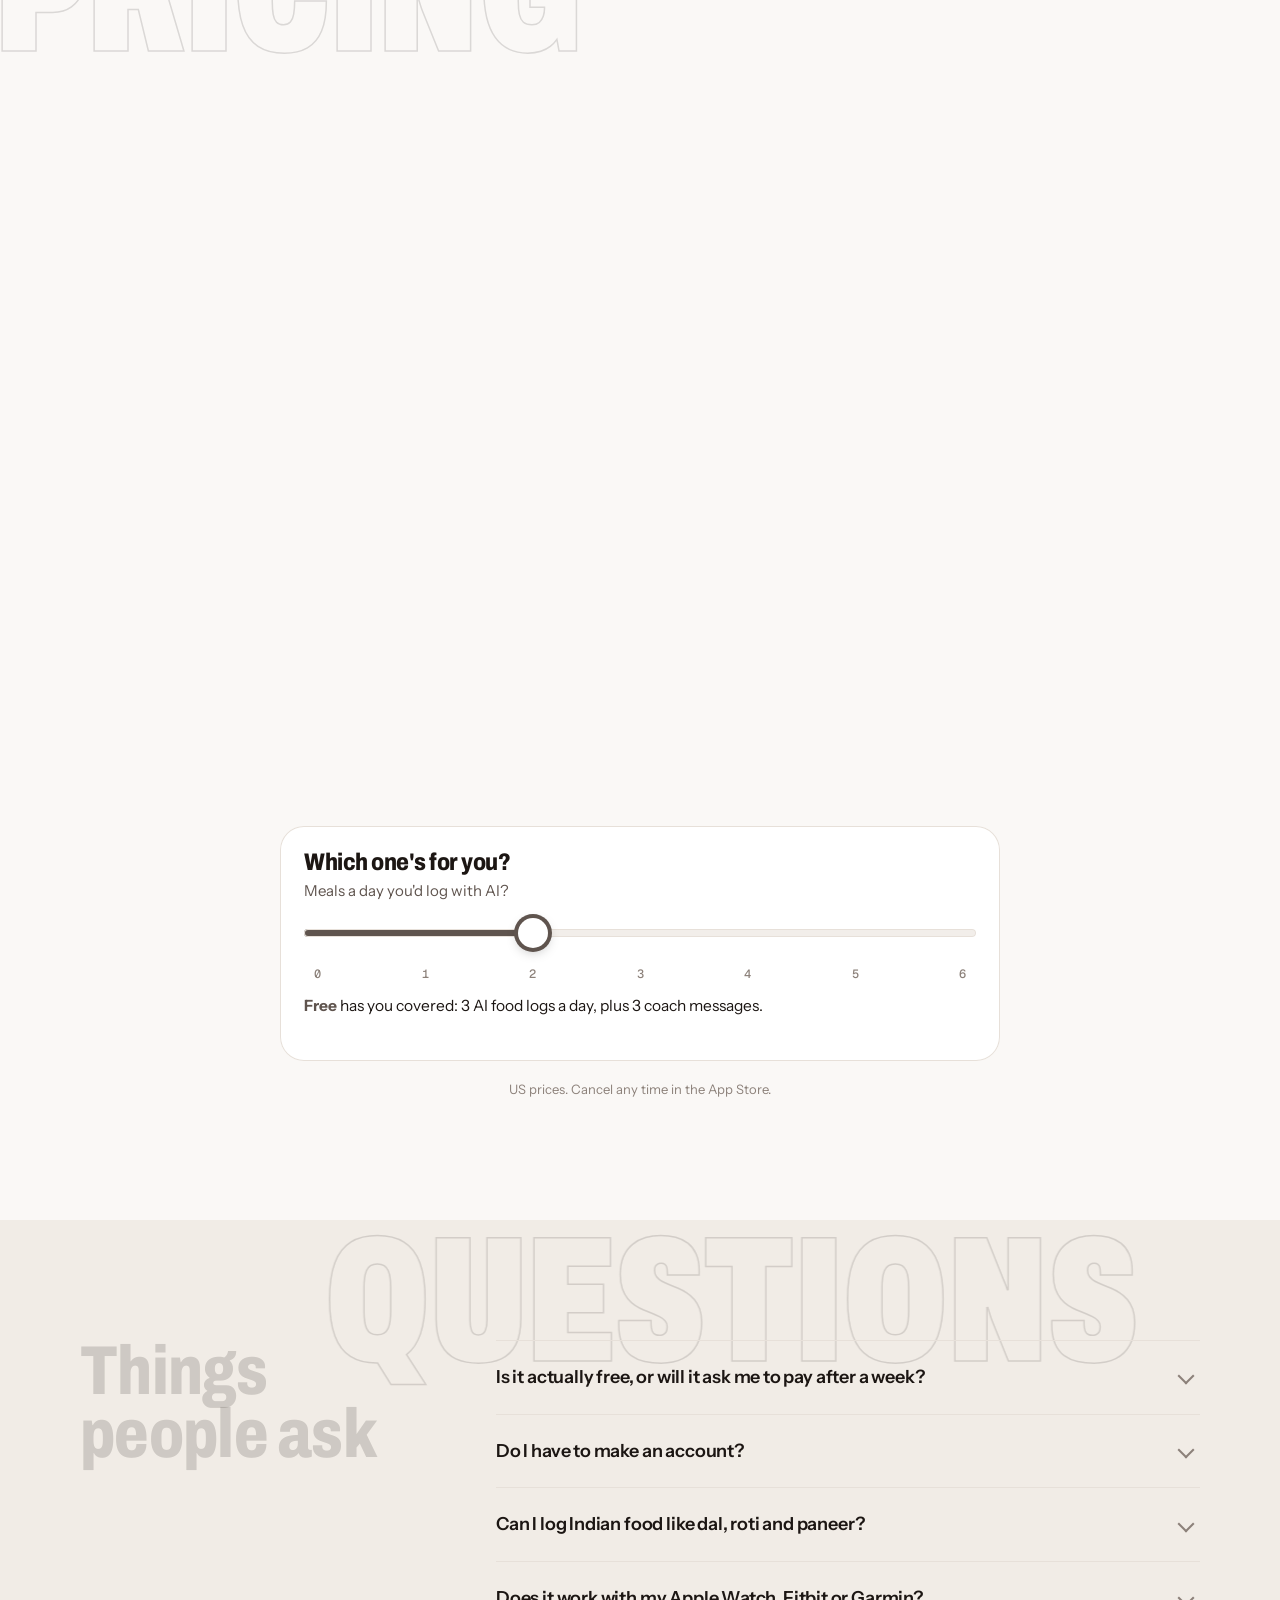
==== commit bab85d84: "Smoother loading and scrolling; the redesigned watch app Scroll effects measure the page once per fr" ====
--- a/index.html
+++ b/index.html
@@ -15,14 +15,14 @@
 <meta property="og:image" content="https://repetiteapp.github.io/repetite-app/images/og.png">
 <meta property="og:url" content="https://repetiteapp.github.io/repetite-app/">
 <meta name="twitter:card" content="summary_large_image">
-<script>(function(){try{var t=localStorage.getItem("repetite-theme");if(t==="light"||t==="dark")document.documentElement.setAttribute("data-theme",t);}catch(e){}document.documentElement.classList.add("js");})();</script>
+<script>(function(){try{var t=localStorage.getItem("repetite-theme");if(t==="light"||t==="dark")document.documentElement.setAttribute("data-theme",t);}catch(e){}document.documentElement.classList.add("js");setTimeout(function(){document.documentElement.classList.add("go");},1500);})();</script>
 <link rel="preconnect" href="https://fonts.googleapis.com">
 <link rel="preconnect" href="https://fonts.gstatic.com" crossorigin>
 <link rel="stylesheet" href="https://fonts.googleapis.com/css2?family=Archivo:wdth,wght@62..125,500..900&family=Instrument+Sans:wght@400..700&family=Geist+Mono:wght@400;500;600&display=swap">
-<link rel="stylesheet" href="style.css?v=d9a17bf7e3">
+<link rel="stylesheet" href="style.css?v=56972c7c1a">
 <script src="vendor/lenis.min.js" defer></script>
 <script src="vendor/lenis-snap.min.js" defer></script>
-<script src="site.js?v=b170406626" defer></script>
+<script src="site.js?v=ef3e59481a" defer></script>
 </head>
 <body>
 <svg width="0" height="0" style="position:absolute" aria-hidden="true" focusable="false">
@@ -279,14 +279,14 @@
         <span class="wr-crown" aria-hidden="true"></span>
         <span class="wr-side" aria-hidden="true"></span>
         <div class="wr-screen">
-          <img class="wr-shot is-on" data-step="today" src="images/watch-today.webp" width="208" height="248" alt="Today on the watch: Upper with a Start button, and calories, protein and water left">
-          <img class="wr-shot" data-step="set" src="images/watch-set.webp" width="208" height="248" loading="lazy" alt="Logging a set: bench press at 190 lb for 8 reps, plates per side, and a Log set button">
-          <img class="wr-shot" data-step="rest" src="images/watch-rest.webp" width="208" height="248" loading="lazy" alt="Rest counting down from 1:30, with minus 15, plus 15 and Skip">
-          <img class="wr-shot" data-step="restup" src="images/watch-restup.webp" width="208" height="248" loading="lazy" alt="Rest's up, in orange, with the next set and a Go button">
-          <img class="wr-shot" data-step="best" src="images/watch-best.webp" width="208" height="248" loading="lazy" alt="New best: bench press 190 for 8, beating 185 for 8">
-          <img class="wr-shot" data-step="done" src="images/watch-done.webp" width="208" height="248" loading="lazy" alt="Workout done: 21 sets, 18,240 lb lifted, average heart rate 132, 412 active calories">
-          <img class="wr-shot" data-step="food" src="images/watch-food.webp" width="208" height="248" loading="lazy" alt="Food: 831 calories left, with protein, carbs and fat">
-          <img class="wr-shot" data-step="log" src="images/watch-log.webp" width="208" height="248" loading="lazy" alt="Quick log: your usual lunch, a whey shake and a glass of water">
+          <img class="wr-shot is-on" decoding="async" data-step="today" src="images/watch-today.webp" width="208" height="248" alt="Today on the watch: Upper with a Start button, and calories, protein and water left">
+          <img class="wr-shot" decoding="async" data-step="set" src="images/watch-set.webp" width="208" height="248" loading="lazy" alt="Logging a set: bench press at 190 lb for 8 reps under today's target, and a Log set button">
+          <img class="wr-shot" decoding="async" data-step="rest" src="images/watch-rest.webp" width="208" height="248" loading="lazy" alt="Rest counting down from 1:30, with minus 15, plus 15 and Skip">
+          <img class="wr-shot" decoding="async" data-step="restup" src="images/watch-restup.webp" width="208" height="248" loading="lazy" alt="Rest's up, in orange, with the next set and a Go button">
+          <img class="wr-shot" decoding="async" data-step="best" src="images/watch-best.webp" width="208" height="248" loading="lazy" alt="New best: bench press 190 for 8, beating 185 for 8">
+          <img class="wr-shot" decoding="async" data-step="done" src="images/watch-done.webp" width="208" height="248" loading="lazy" alt="Workout done: Upper in 58 minutes with a new best, 21 sets, and a Done button">
+          <img class="wr-shot" decoding="async" data-step="food" src="images/watch-food.webp" width="208" height="248" loading="lazy" alt="Food: 831 calories left, with protein, carbs and fat">
+          <img class="wr-shot" decoding="async" data-step="log" src="images/watch-log.webp" width="208" height="248" loading="lazy" alt="Quick log: your usual lunch, a whey shake and a glass of water">
         </div>
       </div>
       <div class="wr-steps" role="tablist" aria-label="Watch screens">
--- a/style.css
+++ b/style.css
@@ -1640,7 +1640,13 @@
 @keyframes hero-banner { from { opacity: 0; transform: translateY(-28px) scale(0.9); filter: blur(6px); } }
 
 /* Scrolling: everyone gets a gentle exit; big screens get the held scene. */
-.hero-spin { rotate: calc(var(--hp, 0) * 120deg); }
+/* Its own layer: the blurred arcs are drawn once and only turned, instead
+   of the blur being redrawn for every scroll step. */
+.hero-spin { rotate: calc(var(--hp, 0) * 120deg); will-change: rotate, scale; }
+/* The entrance waits for the page to settle (html.go, from site.js once the
+   first frames are drawn; the head's script adds it after 1.5 s whatever
+   happens), so it doesn't play over the page's first layout and stutter. */
+html.js:not(.go) .hero, html.js:not(.go) .hero * { animation-play-state: paused !important; }
 .hero.pinned { height: 175vh; padding: 0; overflow: clip; }
 .hero.pinned .hero-stage { position: sticky; top: 0; height: 100vh; display: flex; align-items: center; padding-top: 70px; overflow: hidden; }
 .hero.pinned .wrap { width: 100%; }
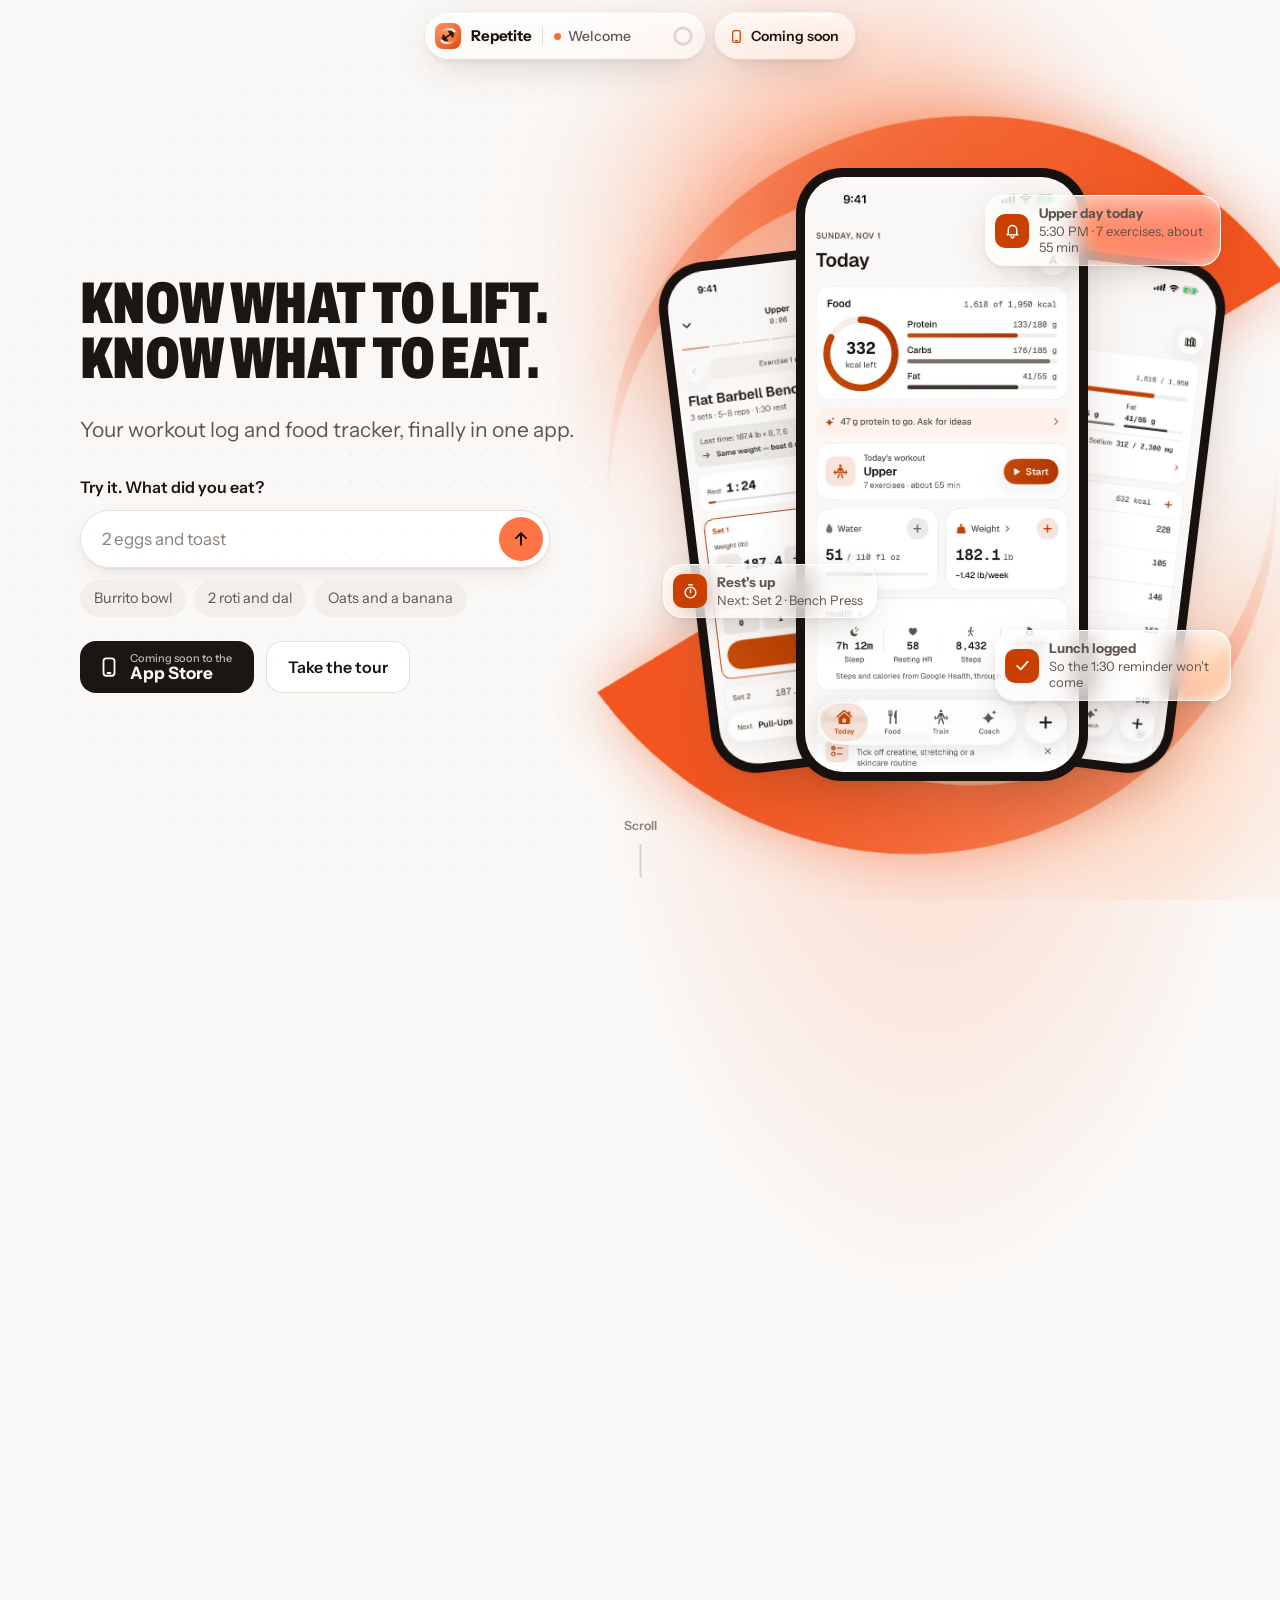
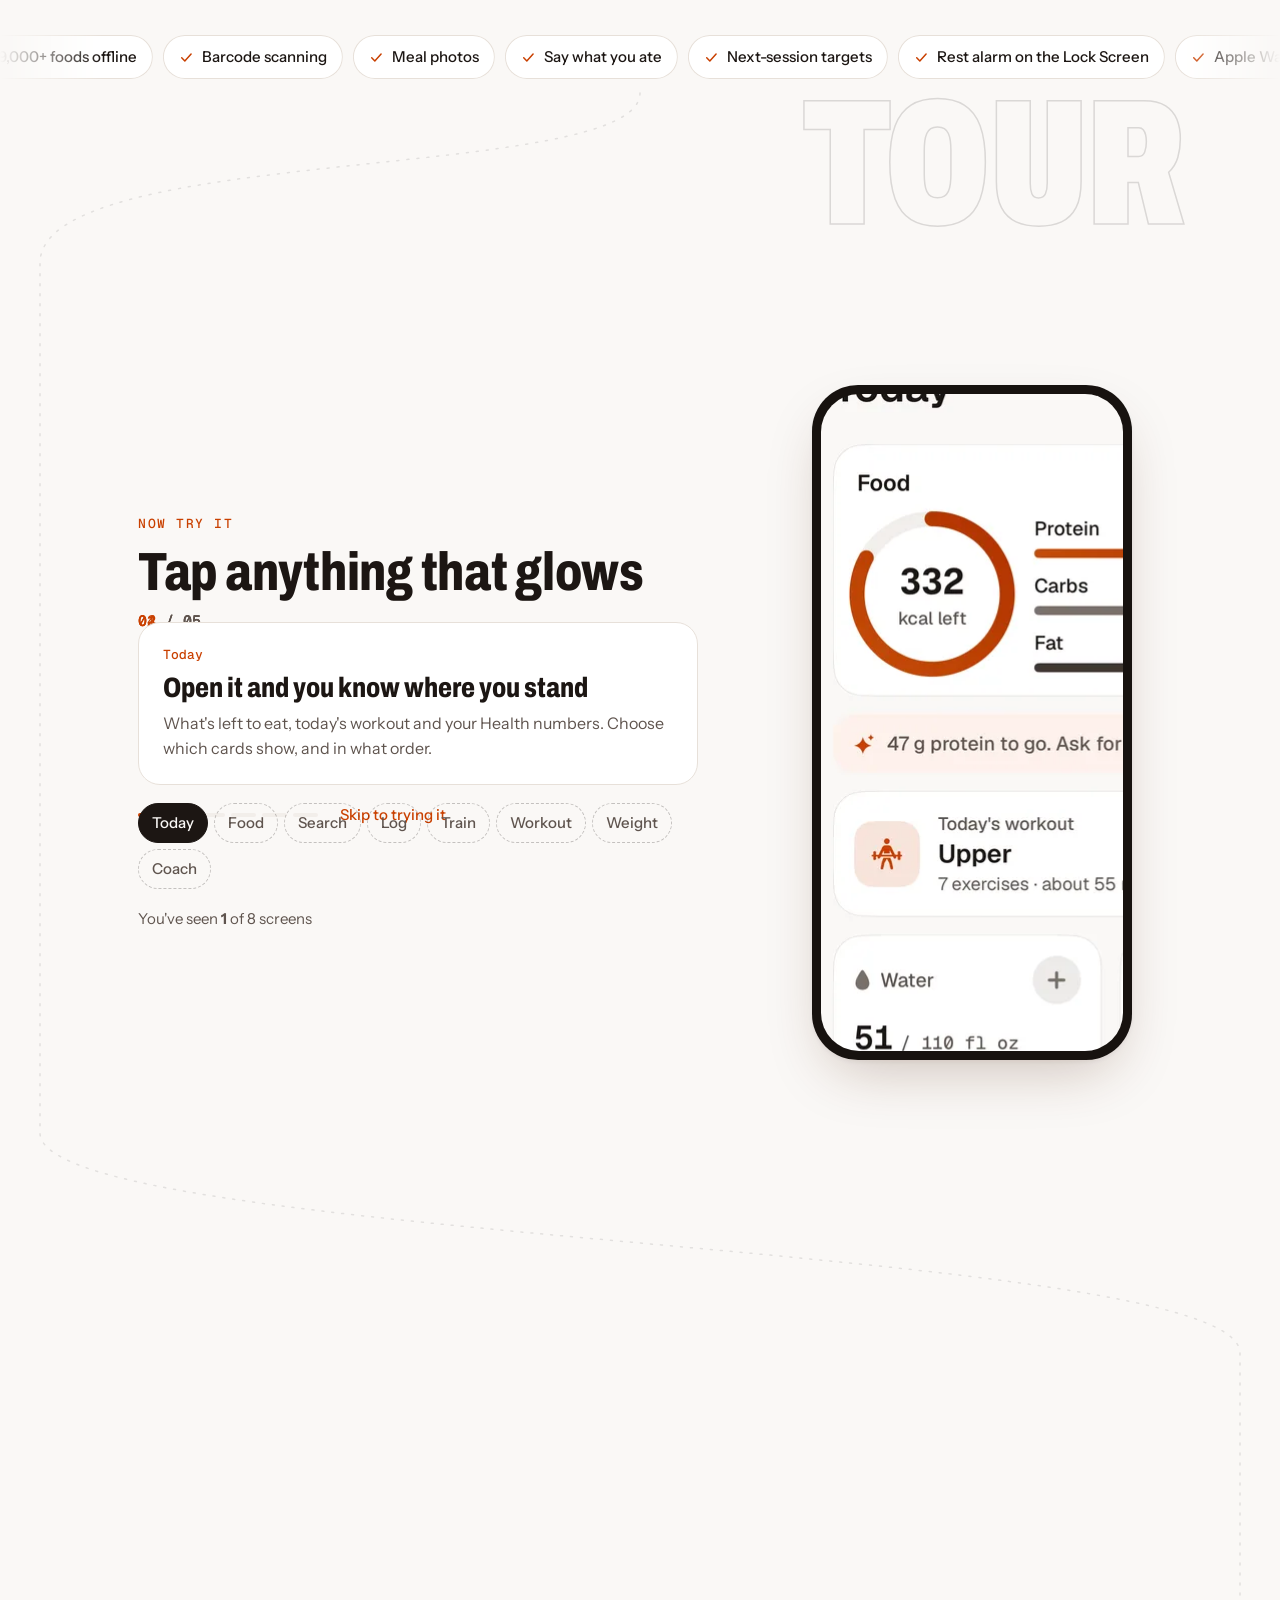
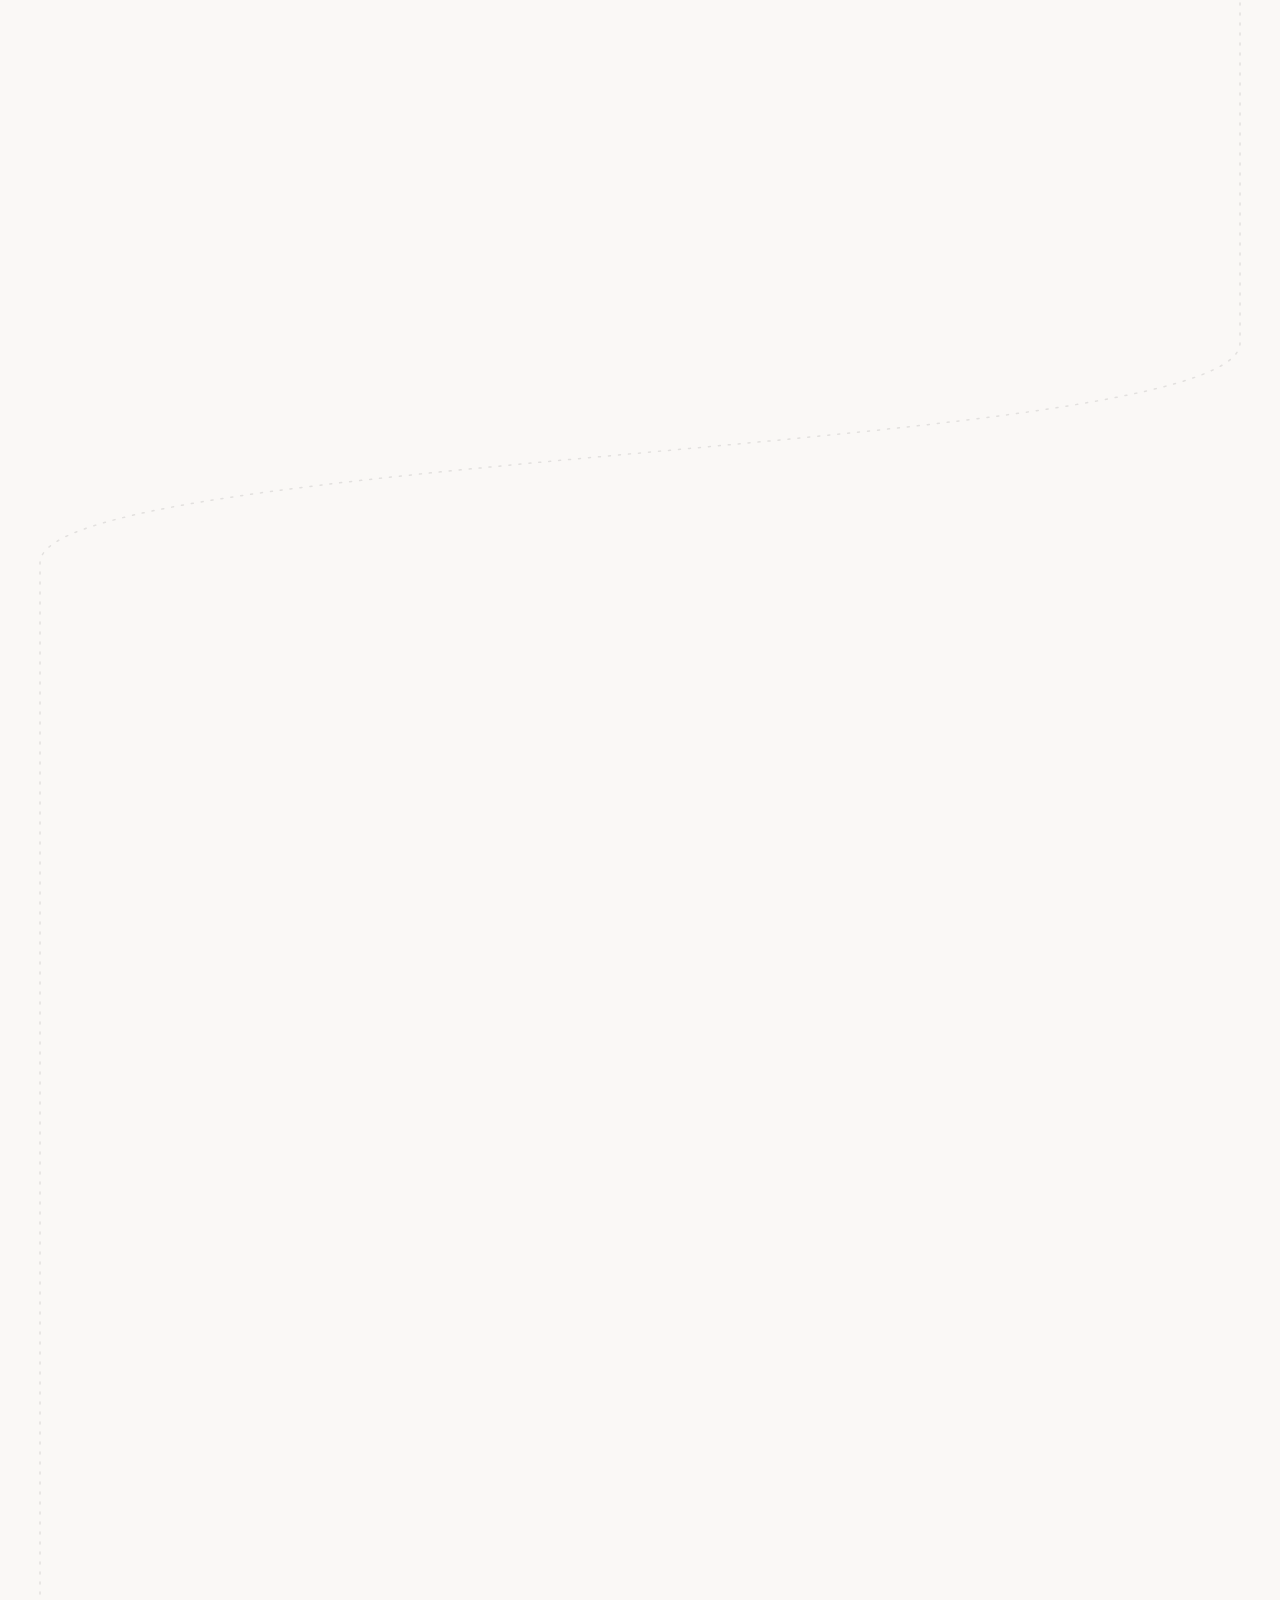
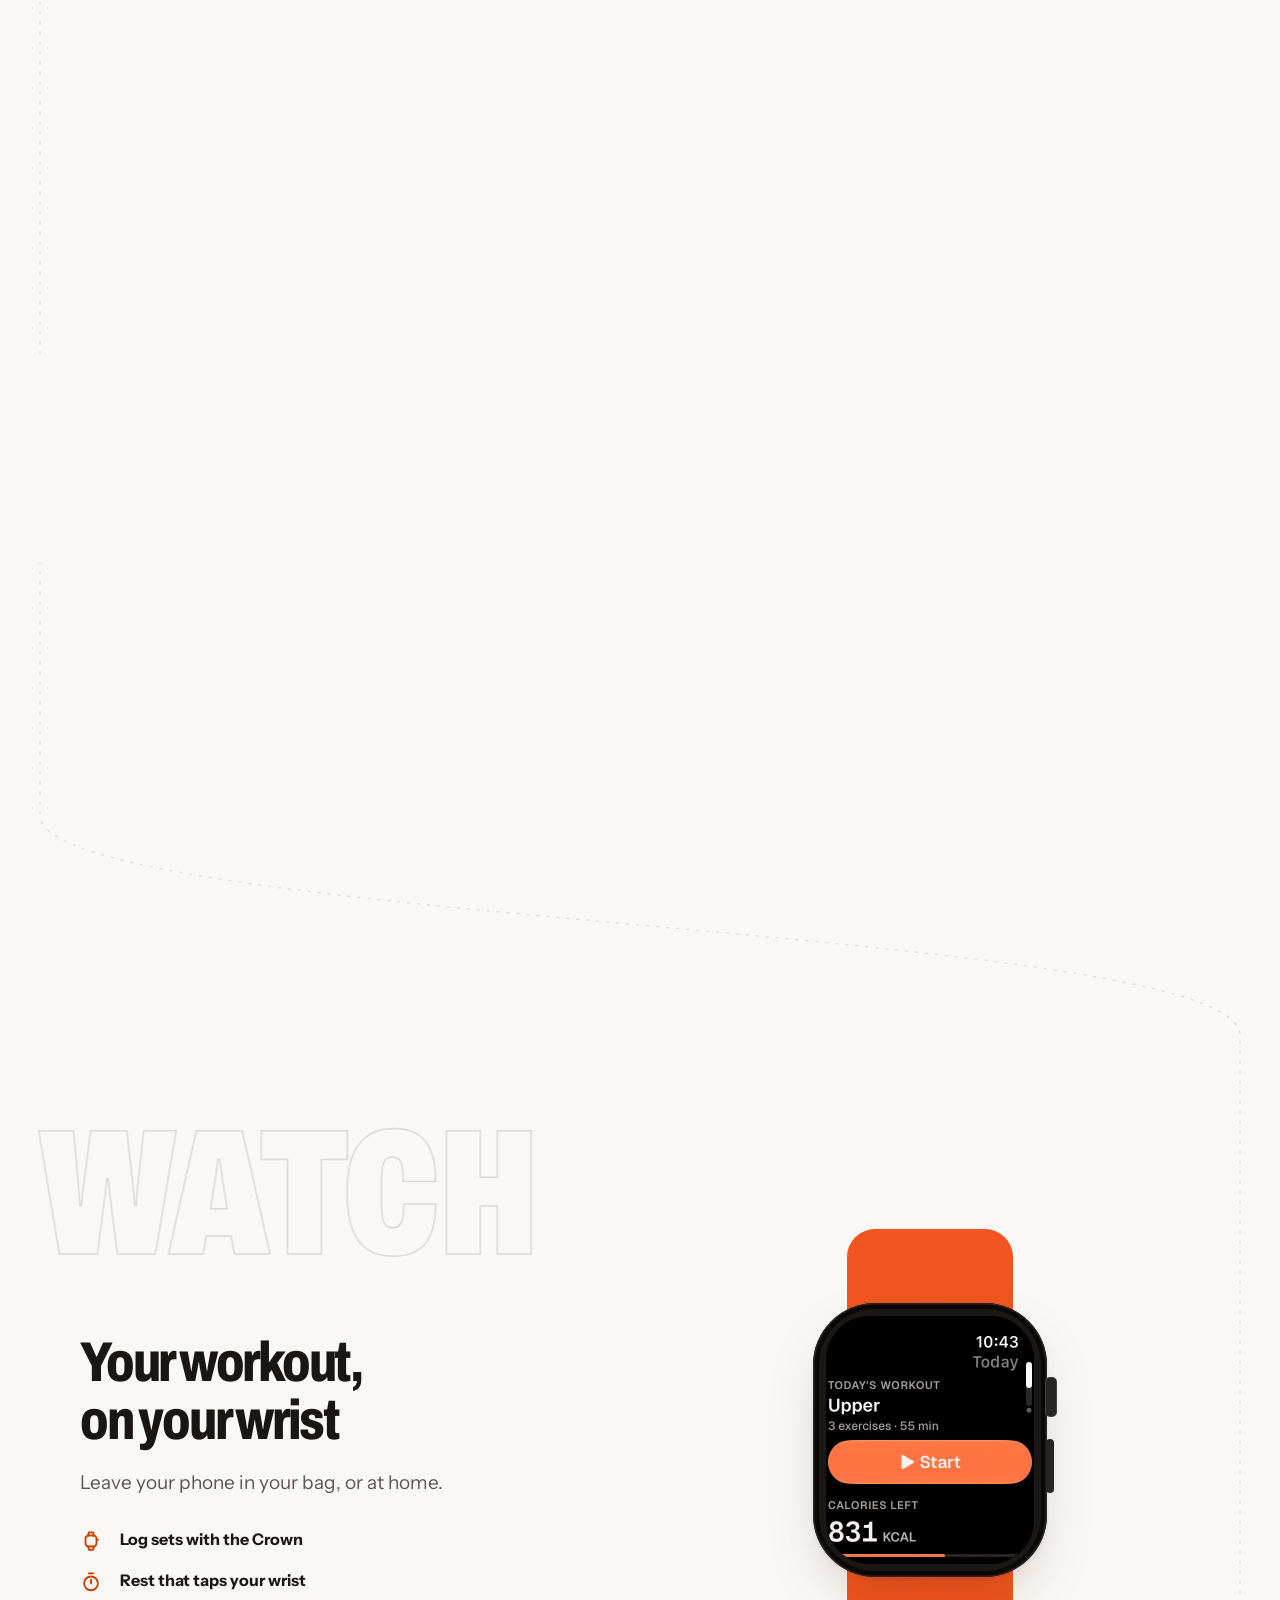
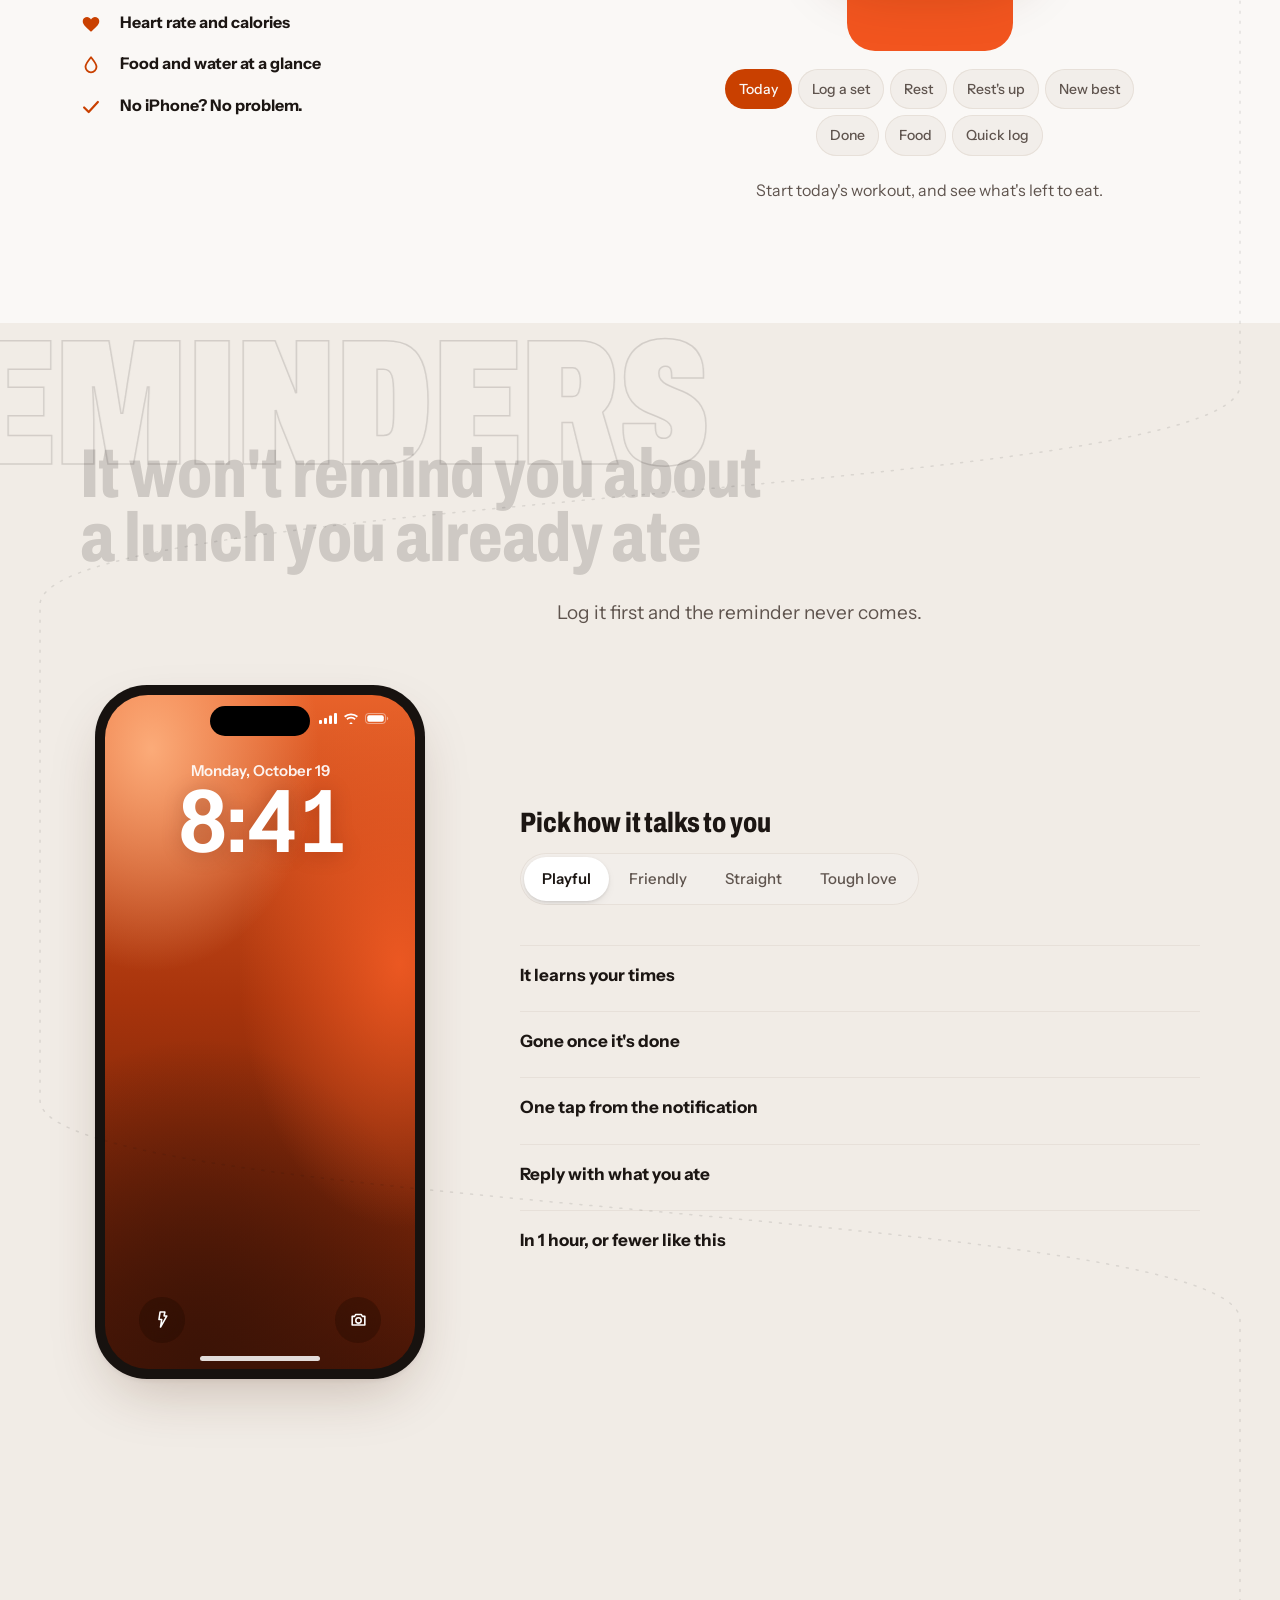
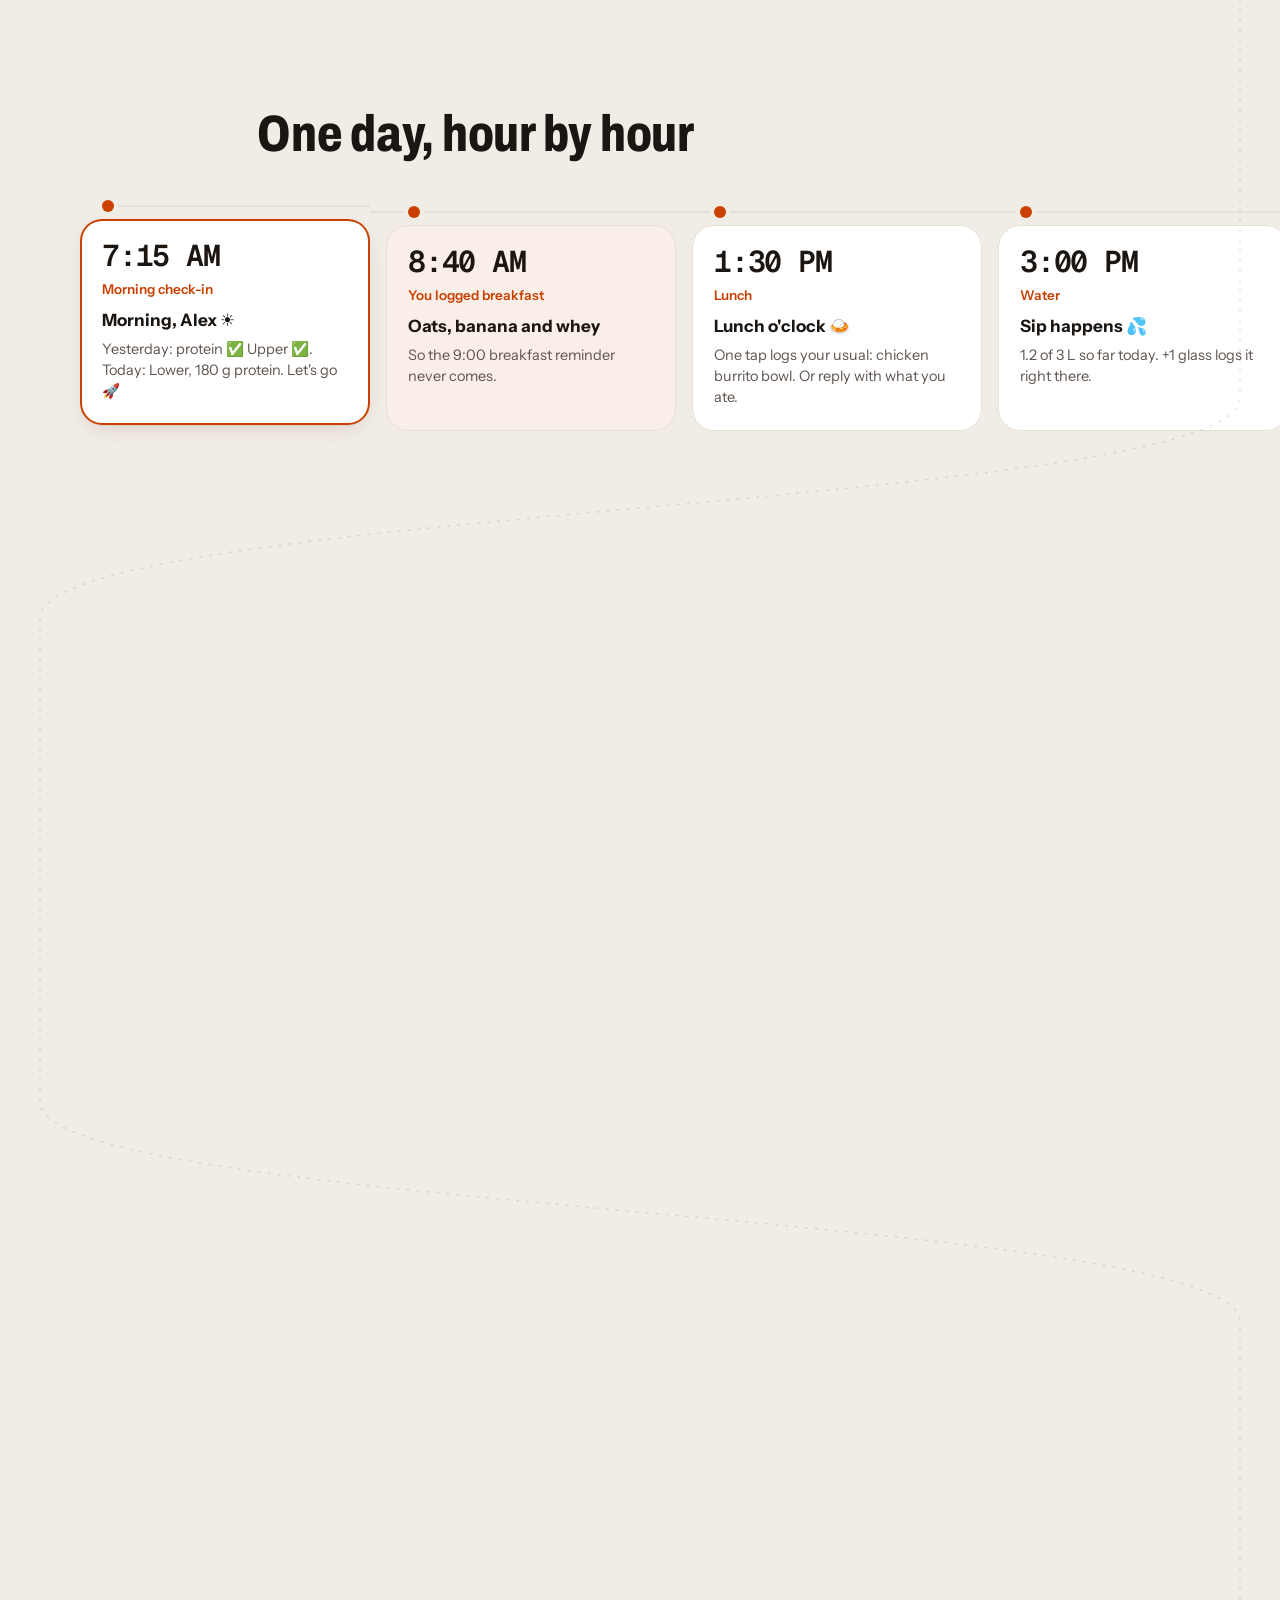
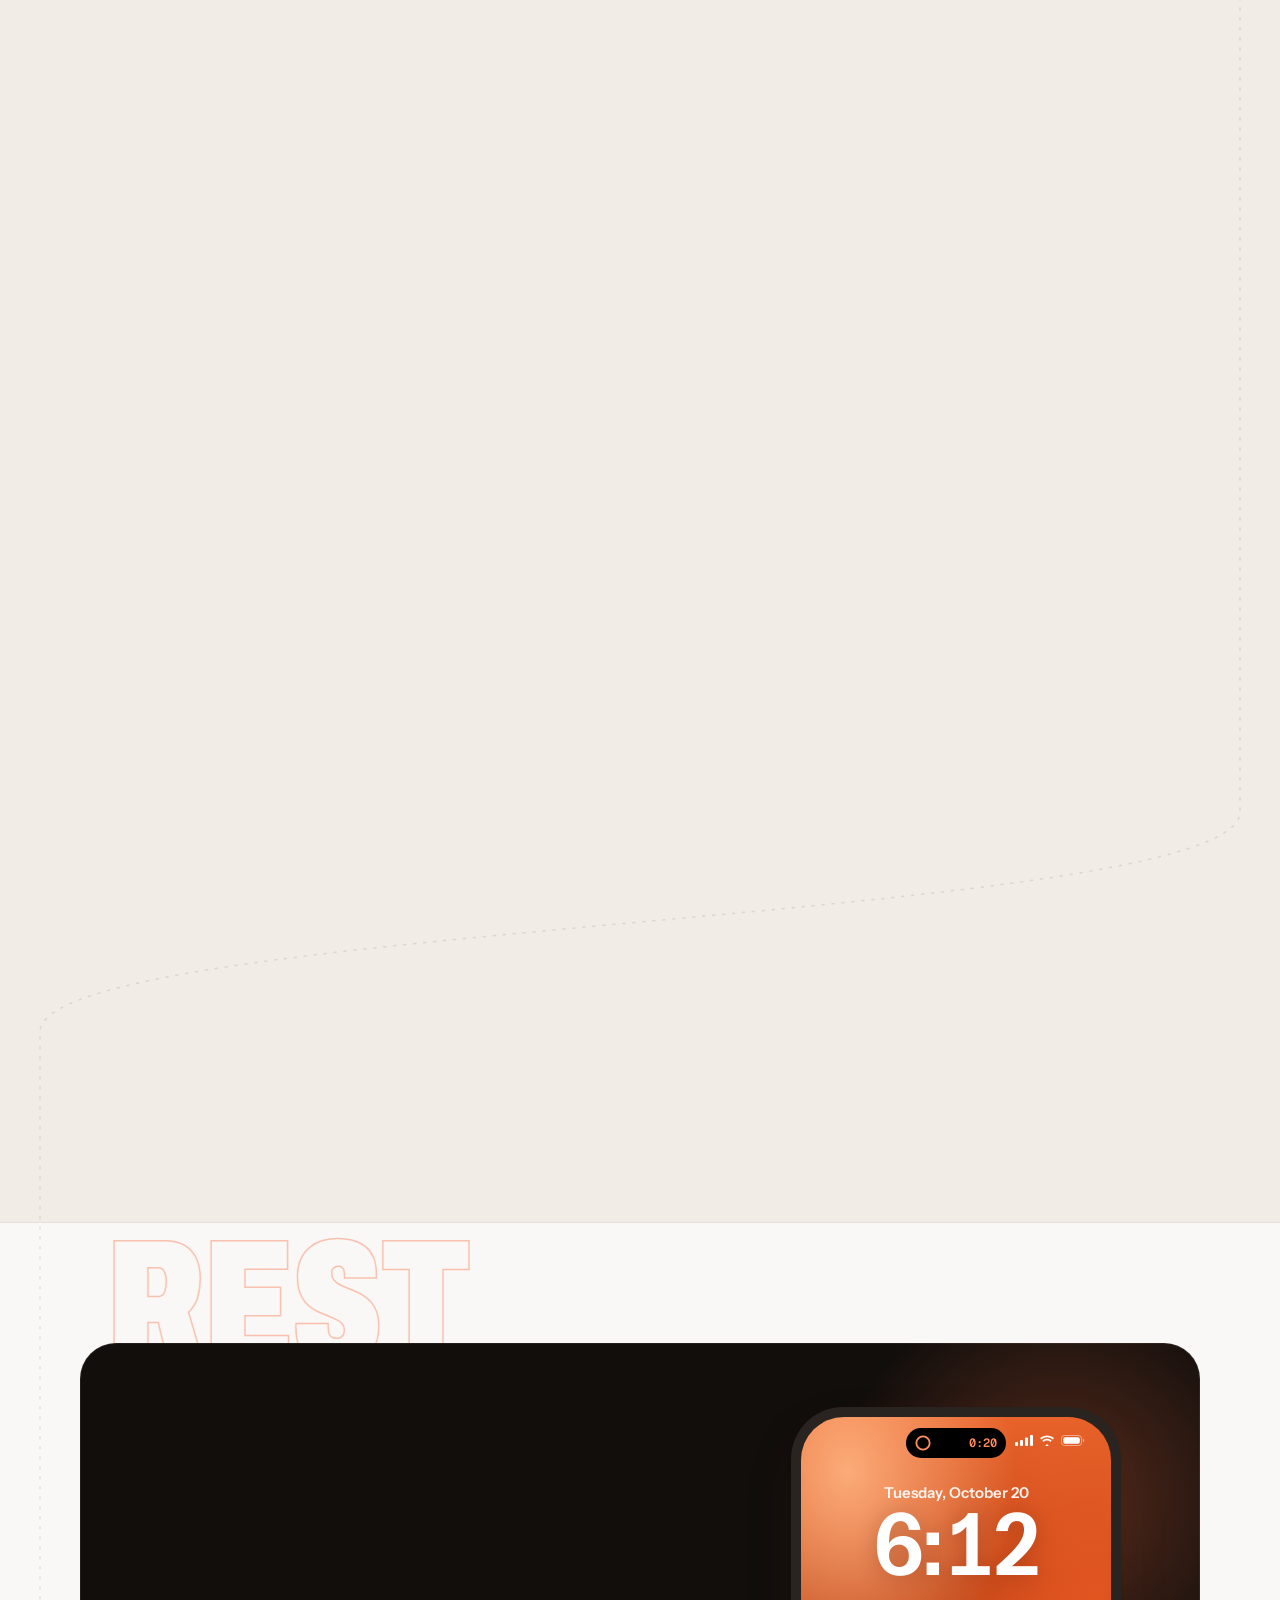
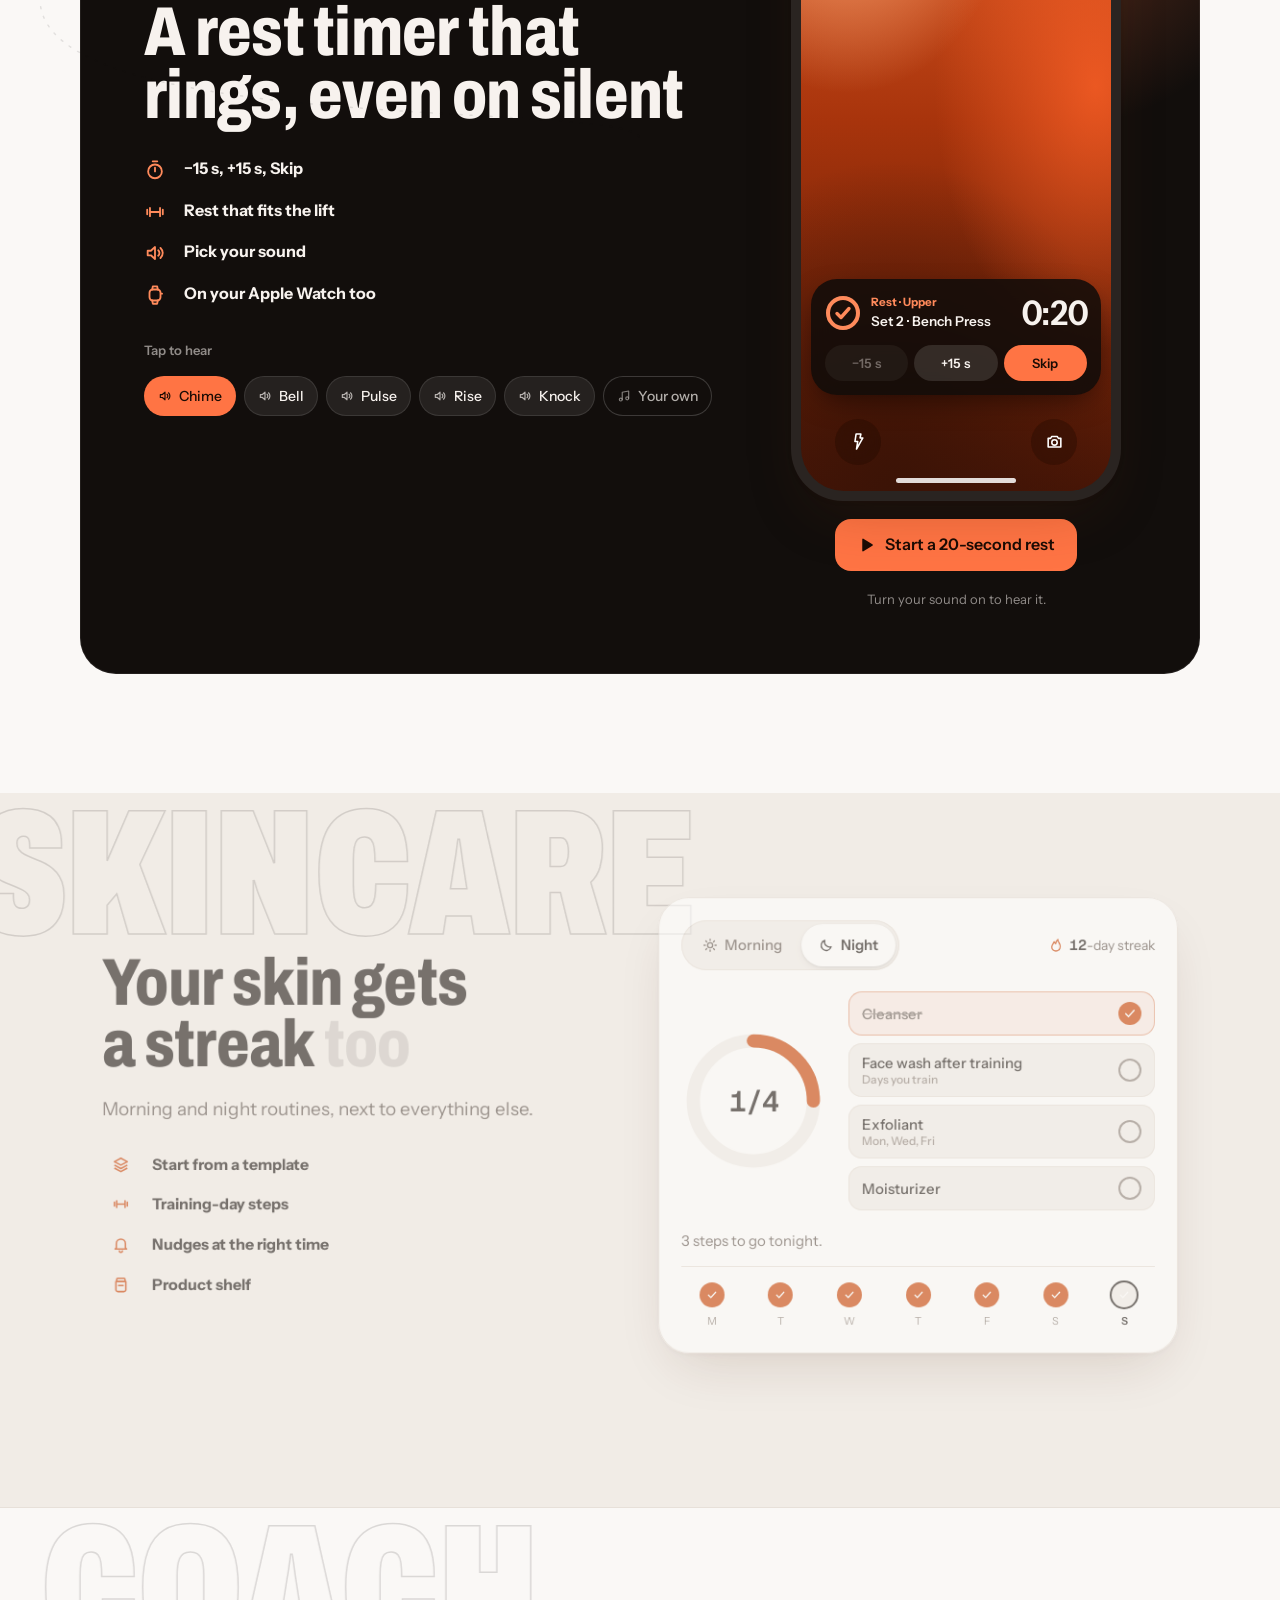
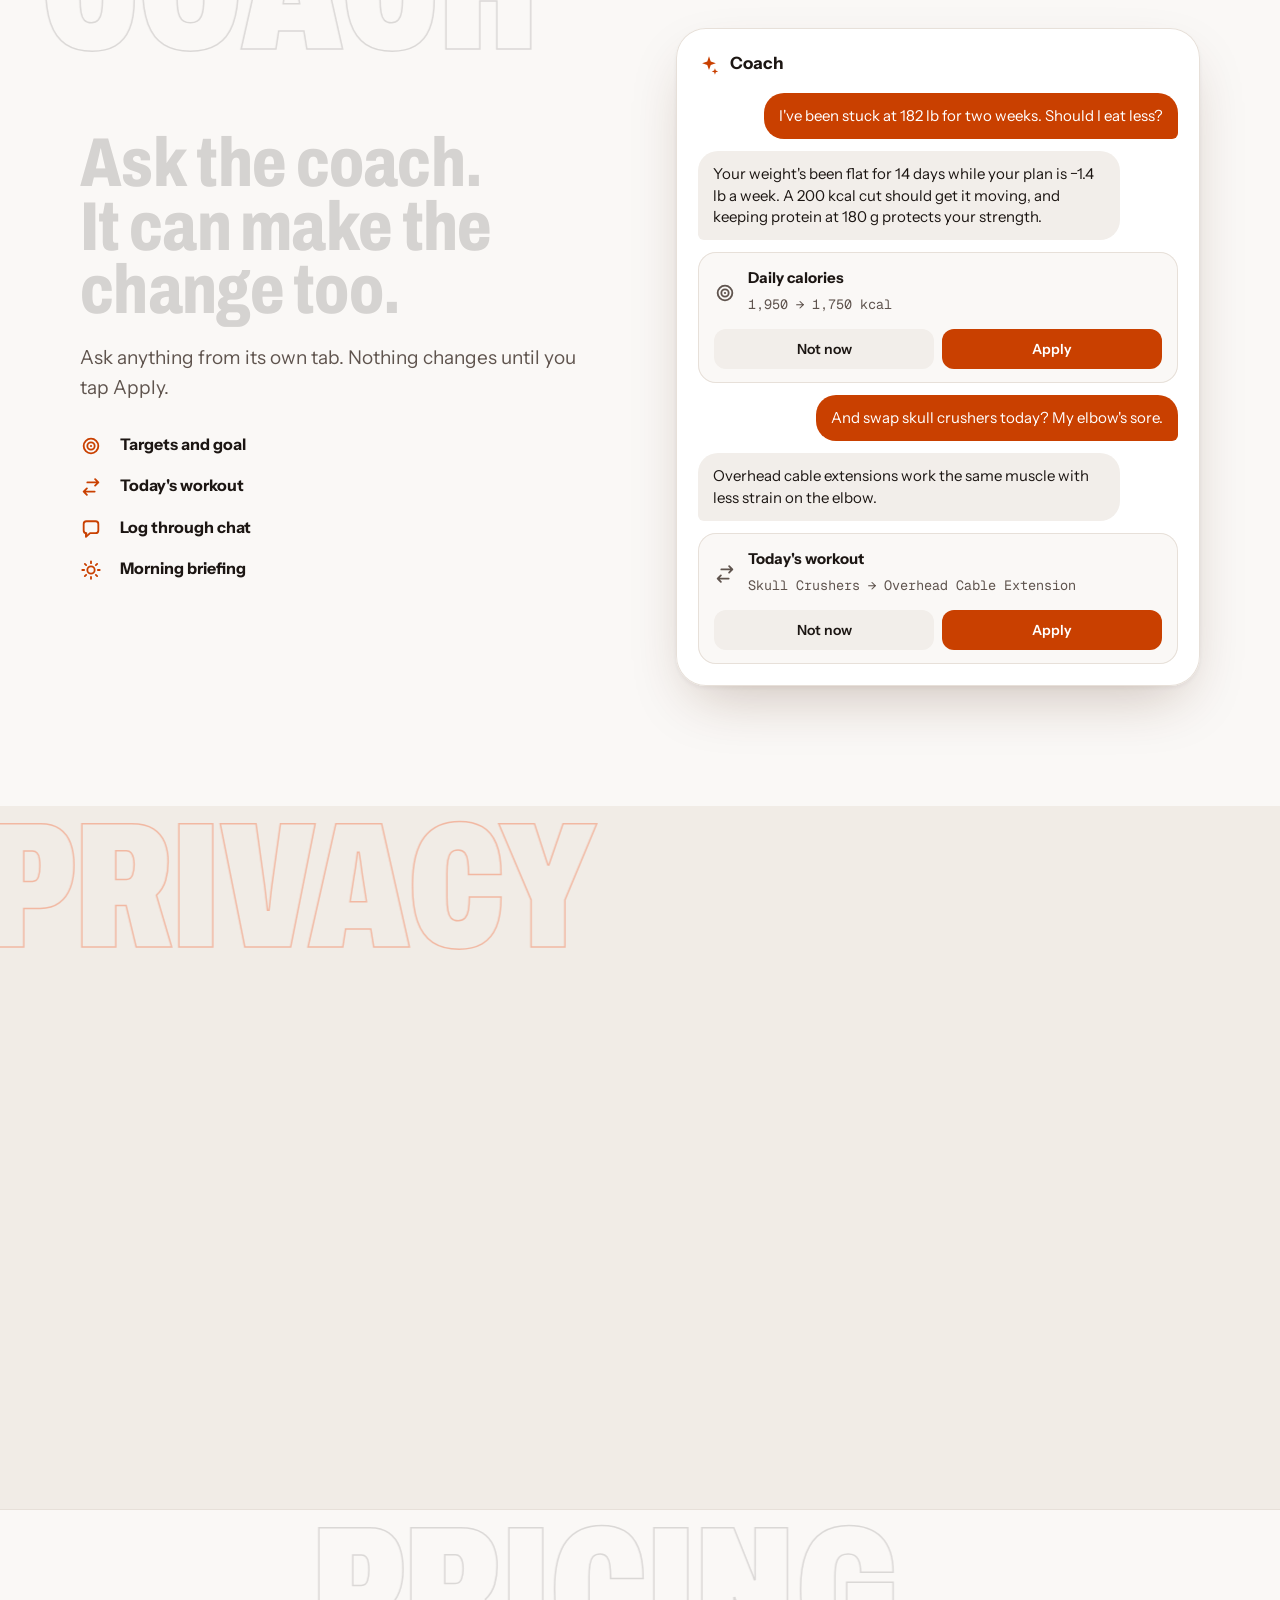
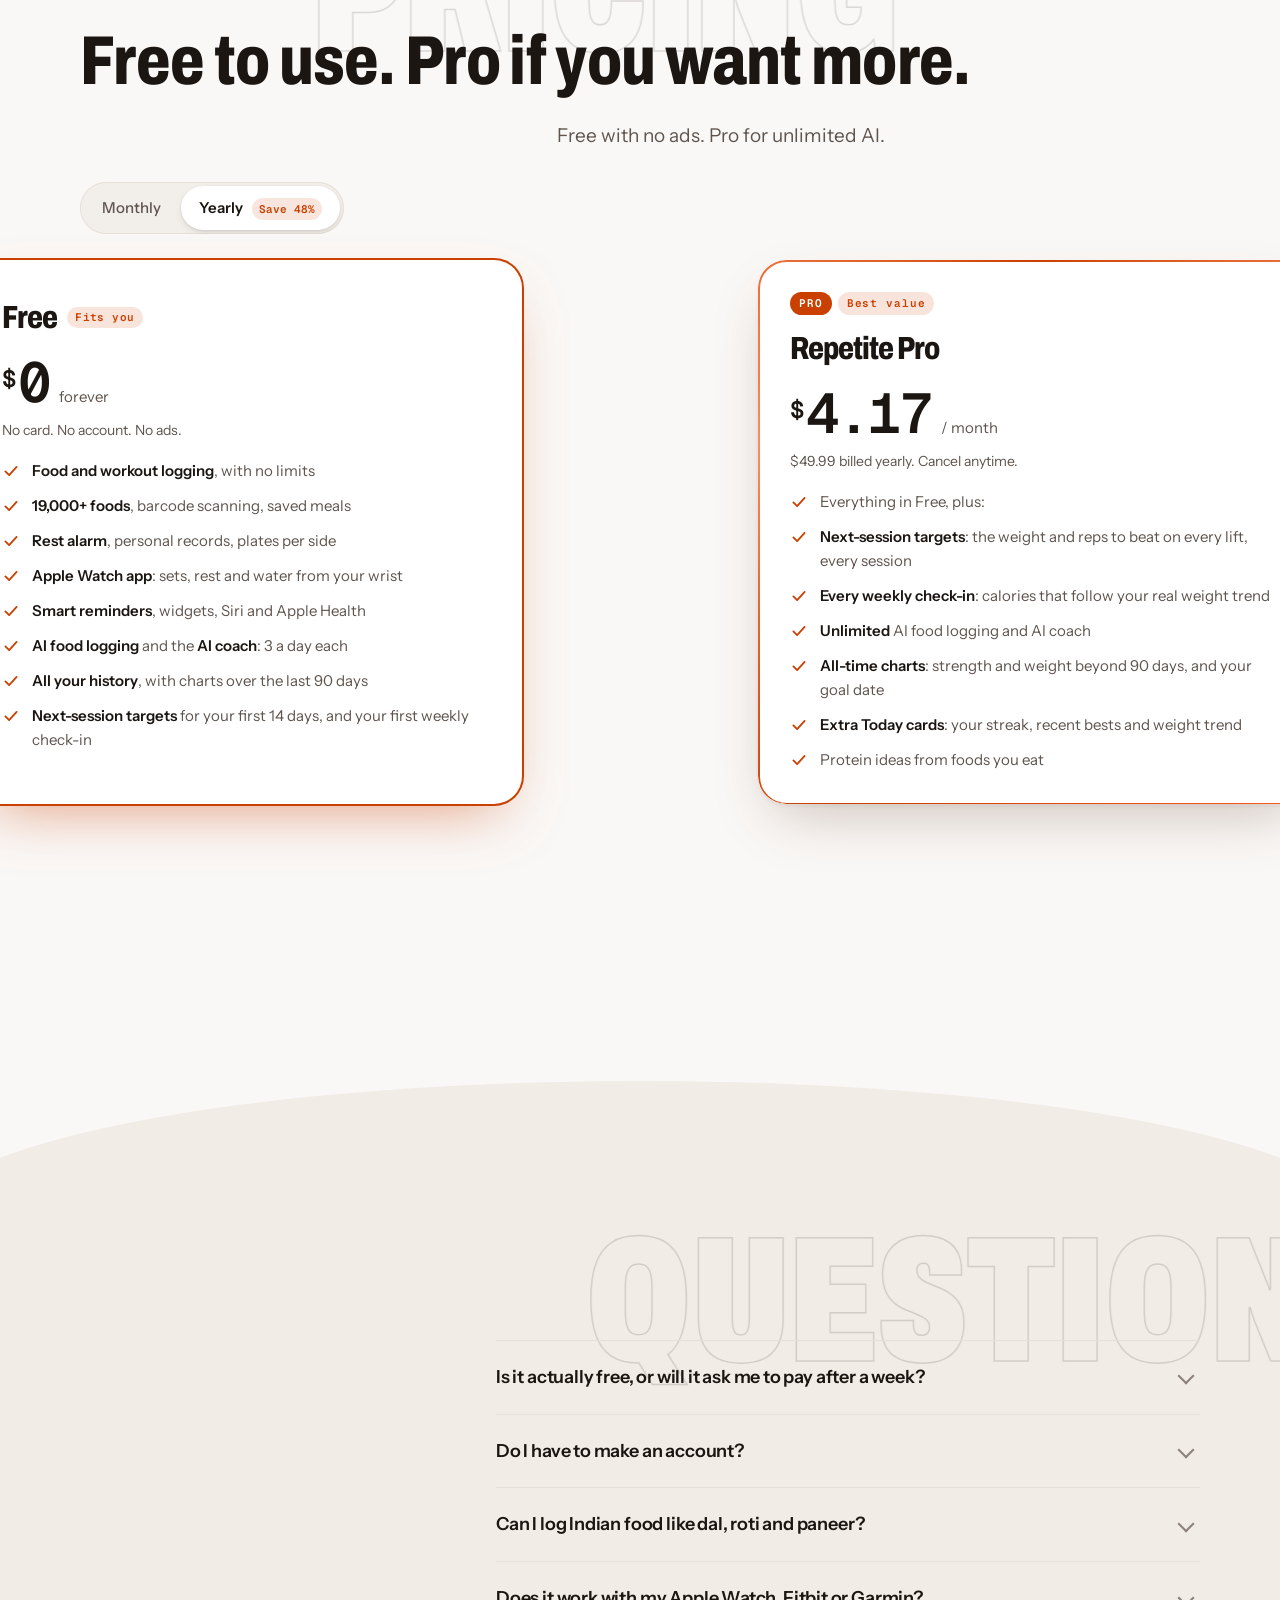
==== commit 9a84ab7a: "FAQ brought up to date; the navbar in Liquid Glass Co-Authored-By: Claude Opus 5.5 <noreply@anthropi" ====
--- a/index.html
+++ b/index.html
@@ -19,7 +19,7 @@
 <link rel="preconnect" href="https://fonts.googleapis.com">
 <link rel="preconnect" href="https://fonts.gstatic.com" crossorigin>
 <link rel="stylesheet" href="https://fonts.googleapis.com/css2?family=Archivo:wdth,wght@62..125,500..900&family=Instrument+Sans:wght@400..700&family=Geist+Mono:wght@400;500;600&display=swap">
-<link rel="stylesheet" href="style.css?v=56972c7c1a">
+<link rel="stylesheet" href="style.css?v=6b5edbde05">
 <script src="vendor/lenis.min.js" defer></script>
 <script src="vendor/lenis-snap.min.js" defer></script>
 <script src="site.js?v=ef3e59481a" defer></script>
@@ -586,10 +586,10 @@
       <h2 id="faq-title">Things people ask</h2>
     </div>
     <div class="faq-list">
-      <details><summary>Is it actually free, or will it ask me to pay after a week?</summary><p>It's free for good. Logging food and workouts, barcode scanning, the rest timer, reminders and widgets never cost anything, and there are no ads. Pro is optional: unlimited AI, next-session targets after your first 14 days, every weekly check-in, all-time charts and extra Today cards.</p></details>
+      <details><summary>Is it actually free, or will it ask me to pay after a week?</summary><p>It's free for good, with no ads. Logging food and workouts, barcode scanning, the rest timer, reminders, widgets and the Apple Watch app never cost anything, and Free includes 3 AI food logs and 3 coach messages a day. Pro adds unlimited AI, next-session targets after your first 14 days, every weekly check-in, all-time charts and extra Today cards.</p></details>
       <details><summary>Do I have to make an account?</summary><p>No. Open it and start logging. Sign in only if you want a cloud backup.</p></details>
-      <details><summary>Can I log Indian food like dal, roti and paneer?</summary><p>Yes. Plenty of Indian dishes are built in, and you can type amounts like "2 roti" or "dal 200 g".</p></details>
-      <details><summary>Does it work with my Apple Watch, Fitbit or Garmin?</summary><p>Yes. Repetite has its own Apple Watch app: start your workout, log sets with the Crown and feel a tap when rest is up, even with your iPhone left at home. Fitbit, Garmin and others work through Apple Health: sleep, heart rate, steps and calories come in on their own.</p></details>
+      <details><summary>Can I log Indian food like dal, roti and paneer?</summary><p>Yes. Indian dishes come from India's official food tables (IFCT), and you can type a whole meal in one line, like "2 rotis, dal, 100 g paneer".</p></details>
+      <details><summary>Does it work with my Apple Watch, Fitbit or Garmin?</summary><p>Yes. Repetite has its own Apple Watch app: log sets with the Crown or a double tap and feel a tap when rest is up, even with your iPhone left at home; with it nearby, ask Siri to log your food. Fitbit, Garmin and others work through Apple Health: sleep, heart rate, steps and calories come in on their own.</p></details>
       <details><summary>When can I download it?</summary><p>Soon, on the App Store. Want a heads-up? Email <a href="mailto:repetiteapp@gmail.com">repetiteapp@gmail.com</a>.</p></details>
       <p class="faq-more"><a href="faq.html">More questions</a></p>
     </div>
--- a/style.css
+++ b/style.css
@@ -33,6 +33,12 @@
   --glass-edge-2: rgba(28, 22, 19, 0.08);
   --glass-shade: 0 10px 40px -12px rgba(60, 28, 10, 0.28), 0 2px 6px rgba(60, 28, 10, 0.06);
   --glass-hi: rgba(255, 255, 255, 0.9);
+  /* The navbar's Liquid Glass (.isl): clear and bright in light, smoked in
+     dark, with text to match; more solid when the menu is open. */
+  --isl-glass: rgba(255, 255, 255, 0.46); --isl-glass-open: rgba(252, 249, 246, 0.86);
+  --isl-sheen: rgba(255, 255, 255, 0.55); --isl-rim: rgba(255, 255, 255, 0.75); --isl-rim-2: rgba(28, 22, 19, 0.1);
+  --isl-fg: #1C1613; --isl-fg-2: rgba(28, 22, 19, 0.72); --isl-fg-3: rgba(28, 22, 19, 0.5); --isl-fg-4: rgba(28, 22, 19, 0.42);
+  --isl-fill: rgba(28, 22, 19, 0.06); --isl-fill-2: rgba(28, 22, 19, 0.11); --isl-line: rgba(28, 22, 19, 0.14);
   /* Lock screen notifications */
   --note: rgba(252, 249, 246, 0.78);
   --note-text: #1C1613;
@@ -60,6 +66,10 @@
     --glass-edge: rgba(255, 255, 255, 0.16); --glass-edge-2: rgba(0, 0, 0, 0.4);
     --glass-shade: 0 10px 40px -12px rgba(0, 0, 0, 0.7), 0 2px 6px rgba(0, 0, 0, 0.3);
     --glass-hi: rgba(255, 255, 255, 0.22);
+    --isl-glass: rgba(24, 19, 16, 0.5); --isl-glass-open: rgba(26, 21, 18, 0.88);
+    --isl-sheen: rgba(255, 255, 255, 0.1); --isl-rim: rgba(255, 255, 255, 0.16); --isl-rim-2: rgba(0, 0, 0, 0.35);
+    --isl-fg: #F5EFEA; --isl-fg-2: rgba(245, 239, 234, 0.74); --isl-fg-3: rgba(245, 239, 234, 0.5); --isl-fg-4: rgba(245, 239, 234, 0.42);
+    --isl-fill: rgba(255, 255, 255, 0.08); --isl-fill-2: rgba(255, 255, 255, 0.14); --isl-line: rgba(255, 255, 255, 0.16);
     --note: rgba(34, 30, 28, 0.74); --note-text: #F7F2EE; --note-text-2: #C8BEB8;
     --track: #231F1C; --track-edge: rgba(255, 255, 255, 0.08);
     --bar: linear-gradient(180deg, #6E655F, #3E3733 55%, #5A524D);
@@ -77,6 +87,10 @@
   --glass-edge: rgba(255, 255, 255, 0.16); --glass-edge-2: rgba(0, 0, 0, 0.4);
   --glass-shade: 0 10px 40px -12px rgba(0, 0, 0, 0.7), 0 2px 6px rgba(0, 0, 0, 0.3);
   --glass-hi: rgba(255, 255, 255, 0.22);
+   --isl-glass: rgba(24, 19, 16, 0.5); --isl-glass-open: rgba(26, 21, 18, 0.88);
+  --isl-sheen: rgba(255, 255, 255, 0.1); --isl-rim: rgba(255, 255, 255, 0.16); --isl-rim-2: rgba(0, 0, 0, 0.35);
+  --isl-fg: #F5EFEA; --isl-fg-2: rgba(245, 239, 234, 0.74); --isl-fg-3: rgba(245, 239, 234, 0.5); --isl-fg-4: rgba(245, 239, 234, 0.42);
+  --isl-fill: rgba(255, 255, 255, 0.08); --isl-fill-2: rgba(255, 255, 255, 0.14); --isl-line: rgba(255, 255, 255, 0.16);
   --note: rgba(34, 30, 28, 0.74); --note-text: #F7F2EE; --note-text-2: #C8BEB8;
   --track: #231F1C; --track-edge: rgba(255, 255, 255, 0.08);
   --bar: linear-gradient(180deg, #6E655F, #3E3733 55%, #5A524D);
@@ -166,9 +180,11 @@
 }
 
 /* ============ Navbar: the island ============ */
-/* A black pill like the iPhone's Dynamic Island, black in light and dark
-   alike. It names the section you're reading, fills a ring as you scroll
-   and grows into the menu; site.js sets --w and --h so the size springs.
+/* A pill of Liquid Glass, shaped like the iPhone's Dynamic Island: the
+   page shows through it, blurred and brightened, with a bright rim and a
+   sheen along its top; clear in light, smoked in dark. It names the section
+   you're reading, fills a ring as you scroll and grows into the menu (more
+   solid then, to read); site.js sets --w and --h so the size springs.
    "Coming soon" floats beside it and merges in when it opens. */
 .brand { position: relative; z-index: 1; display: flex; align-items: center; gap: 9px; color: var(--text); text-decoration: none; font-weight: 700; font-size: 17px; letter-spacing: -0.01em; white-space: nowrap; }
 .brand img { width: 28px; height: 28px; border-radius: 8px; }
@@ -180,10 +196,14 @@
 }
 .isl, .isl-cta {
   --isl-spring: cubic-bezier(.32, 1.25, .5, 1);
-  background: #0B0908; color: #F5EFEA;
-  box-shadow: 0 16px 40px -14px rgba(20, 10, 4, 0.55), 0 2px 6px rgba(20, 10, 4, 0.18),
-    inset 0 0 0 1px rgba(255, 255, 255, 0.1), inset 0 1px 0 rgba(255, 255, 255, 0.1);
-}
+  background: linear-gradient(180deg, var(--isl-sheen), transparent 52%), var(--isl-glass);
+  -webkit-backdrop-filter: blur(24px) saturate(1.9); backdrop-filter: blur(24px) saturate(1.9);
+  color: var(--isl-fg);
+  box-shadow: var(--glass-shade),
+    inset 0 0 0 0.5px var(--isl-rim-2), inset 0 1px 0.5px var(--isl-rim), inset 0 -1px 1px var(--isl-rim-2);
+  transition: background-color 300ms ease;
+}
+.isl.open { background: linear-gradient(180deg, var(--isl-sheen), transparent 40%), var(--isl-glass-open); }
 .isl {
   position: relative; flex: none; pointer-events: auto; overflow: hidden;
   width: var(--w, max-content); height: var(--h, 48px); border-radius: 24px;
@@ -204,16 +224,16 @@
 .isl-name { font-weight: 700; font-size: 15px; letter-spacing: -0.01em; }
 .isl-now {
   display: inline-flex; align-items: center; height: 18px; padding-left: 11px; overflow: hidden;
-  border-left: 1px solid rgba(255, 255, 255, 0.16);
-  font-size: 14px; font-weight: 500; color: rgba(245, 239, 234, 0.74); white-space: nowrap;
+  border-left: 1px solid var(--isl-line);
+  font-size: 14px; font-weight: 500; color: var(--isl-fg-2); white-space: nowrap;
 }
 .isl-now-in { display: inline-flex; align-items: center; gap: 7px; }
-.isl-now svg { width: 15px; height: 15px; color: #FF7A3D; }
+.isl-now svg { width: 15px; height: 15px; color: var(--brand); }
 .isl-dot { width: 7px; height: 7px; border-radius: 50%; background: #FF6B2C; animation: isl-pulse 1.8s ease-out infinite; }
 @keyframes isl-pulse { from { box-shadow: 0 0 0 0 rgba(255, 107, 44, 0.65); } to { box-shadow: 0 0 0 8px rgba(255, 107, 44, 0); } }
 .isl-ring { width: 22px; height: 22px; flex: none; transform: rotate(-90deg); }
 .isl-ring circle { fill: none; stroke-width: 3; }
-.isl-ring .t { stroke: rgba(255, 255, 255, 0.14); }
+.isl-ring .t { stroke: var(--isl-line); }
 .isl-ring .f { stroke: #FF6B2C; stroke-linecap: round; stroke-dasharray: 100; stroke-dashoffset: 100; }
 
 .isl-panel {
@@ -225,30 +245,30 @@
 .isl-top { display: flex; align-items: center; gap: 10px; height: 46px; padding-left: 4px; margin-bottom: 6px; }
 .isl-brand { display: flex; align-items: center; gap: 9px; border-radius: 10px; color: inherit; text-decoration: none; font-weight: 700; font-size: 16px; }
 .isl-brand img { width: 28px; height: 28px; border-radius: 8px; }
-.isl-where { margin-left: auto; margin-right: 4px; font-size: 13px; color: rgba(245, 239, 234, 0.5); white-space: nowrap; }
-.isl-where b { color: #FF8A5B; font-weight: 600; }
+.isl-where { margin-left: auto; margin-right: 4px; font-size: 13px; color: var(--isl-fg-3); white-space: nowrap; }
+.isl-where b { color: var(--brand); font-weight: 600; }
 .isl-close {
   width: 38px; height: 38px; flex: none; border: 0; border-radius: 50%; cursor: pointer;
-  display: grid; place-items: center; background: rgba(255, 255, 255, 0.09); color: inherit;
-}
-.isl-close:hover { background: rgba(255, 255, 255, 0.15); }
+  display: grid; place-items: center; background: var(--isl-fill); color: inherit;
+}
+.isl-close:hover { background: var(--isl-fill-2); }
 .isl-close svg { width: 13px; height: 13px; fill: none; stroke: currentColor; stroke-width: 1.6; stroke-linecap: round; }
 .isl-cols { display: grid; grid-template-columns: 1.7fr 1fr; gap: 8px 18px; padding: 0 2px; }
 .isl-h {
   margin: 4px 0 6px; padding-left: 10px;
-  font: 600 11px/1 var(--mono); letter-spacing: 0.09em; text-transform: uppercase; color: rgba(245, 239, 234, 0.42);
+  font: 600 11px/1 var(--mono); letter-spacing: 0.09em; text-transform: uppercase; color: var(--isl-fg-4);
 }
 .isl-list { display: grid; gap: 1px; }
 .isl-col.app .isl-list { grid-template-columns: 1fr 1fr; }
 .isl-link {
   display: flex; align-items: center; gap: 10px; padding: 9px 10px; border-radius: 12px;
-  color: rgba(245, 239, 234, 0.9); text-decoration: none; font-size: 15px; font-weight: 500; white-space: nowrap;
+  color: var(--isl-fg); opacity: 0.92; text-decoration: none; font-size: 15px; font-weight: 500; white-space: nowrap;
   transition: background 160ms ease, color 160ms ease;
 }
-.isl-link svg { width: 17px; height: 17px; flex: none; color: rgba(245, 239, 234, 0.5); transition: color 160ms ease; }
-.isl-link:hover { background: rgba(255, 255, 255, 0.08); color: #fff; }
-.isl-link.on { background: rgba(255, 107, 44, 0.16); color: #fff; }
-.isl-link.on svg, .isl-link:hover svg { color: #FF7A3D; }
+.isl-link svg { width: 17px; height: 17px; flex: none; color: var(--isl-fg-3); transition: color 160ms ease; }
+.isl-link:hover { background: var(--isl-fill); color: var(--isl-fg); opacity: 1; }
+.isl-link.on { background: rgba(255, 107, 44, 0.16); color: var(--isl-fg); opacity: 1; }
+.isl-link.on svg, .isl-link:hover svg { color: var(--brand); }
 .isl.open .isl-link, .isl.open .isl-big { animation: isl-item 460ms cubic-bezier(.2, .8, .2, 1) both; animation-delay: calc(var(--i, 6) * 26ms + 170ms); }
 @keyframes isl-item { from { opacity: 0; transform: translateY(-8px) scale(0.98); } }
 .isl-big {
@@ -268,7 +288,7 @@
   transition: max-width 480ms var(--isl-spring), padding 480ms var(--isl-spring), margin 480ms var(--isl-spring),
     opacity 220ms ease, transform 480ms var(--isl-spring);
 }
-.isl-cta svg { width: 15px; height: 15px; flex: none; color: #FF7A3D; }
+.isl-cta svg { width: 15px; height: 15px; flex: none; color: var(--brand); }
 .isl-shell.open .isl-cta { max-width: 0; padding: 0; margin-left: -8px; opacity: 0; transform: scale(0.6); pointer-events: none; }
 @media (max-width: 640px) {
   .isl-name { display: none; }
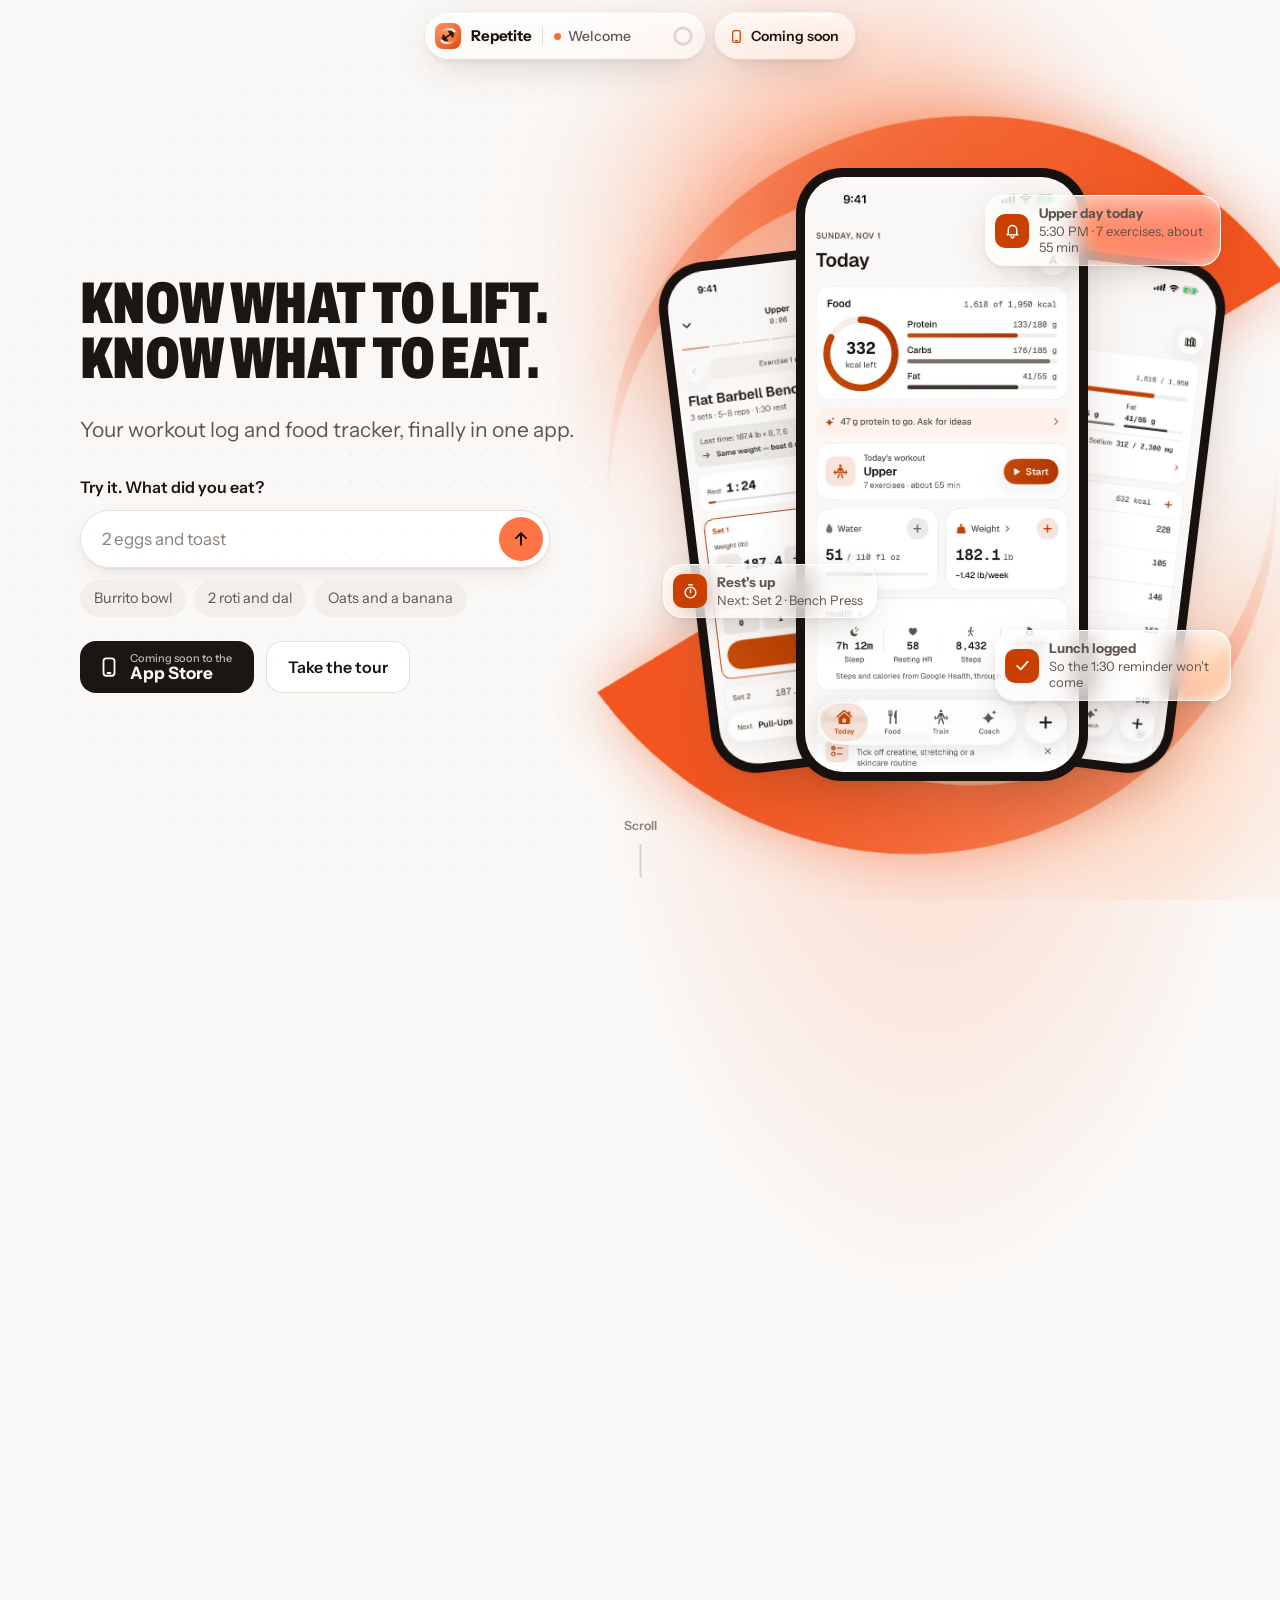
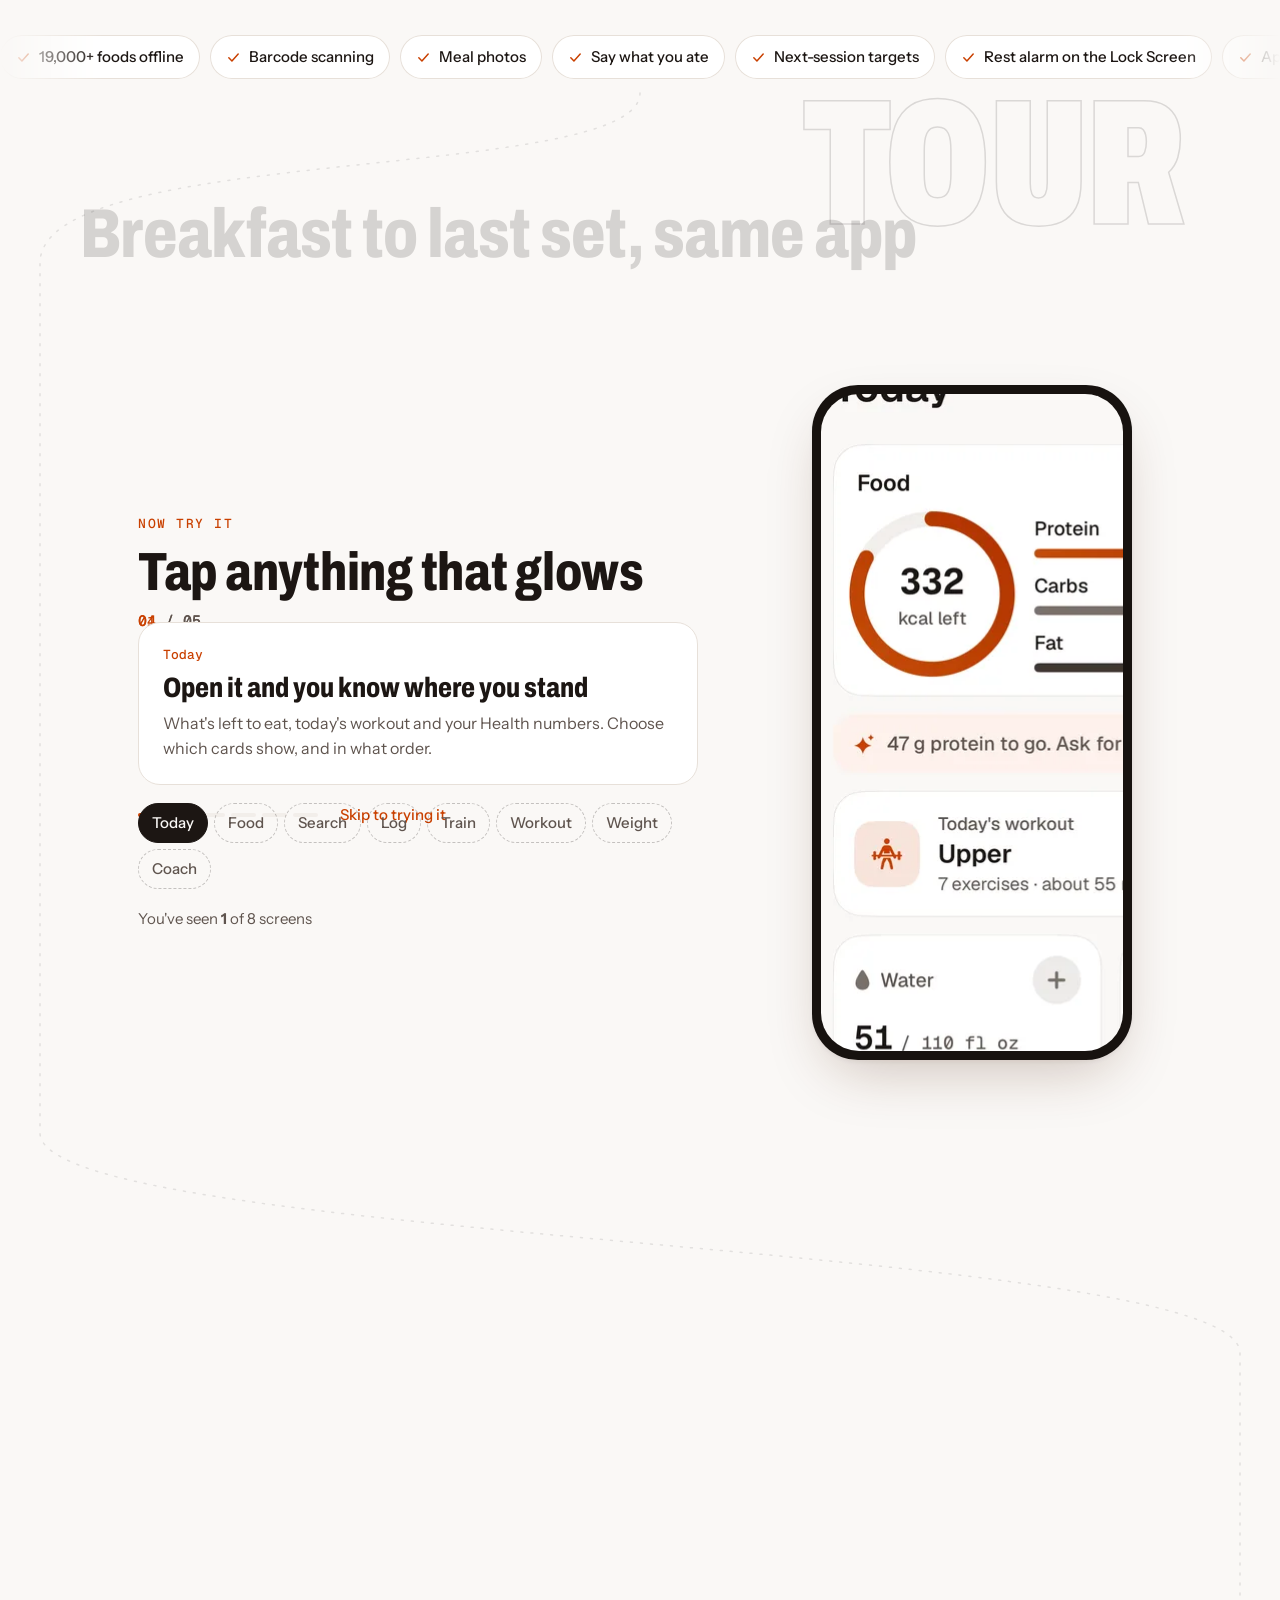
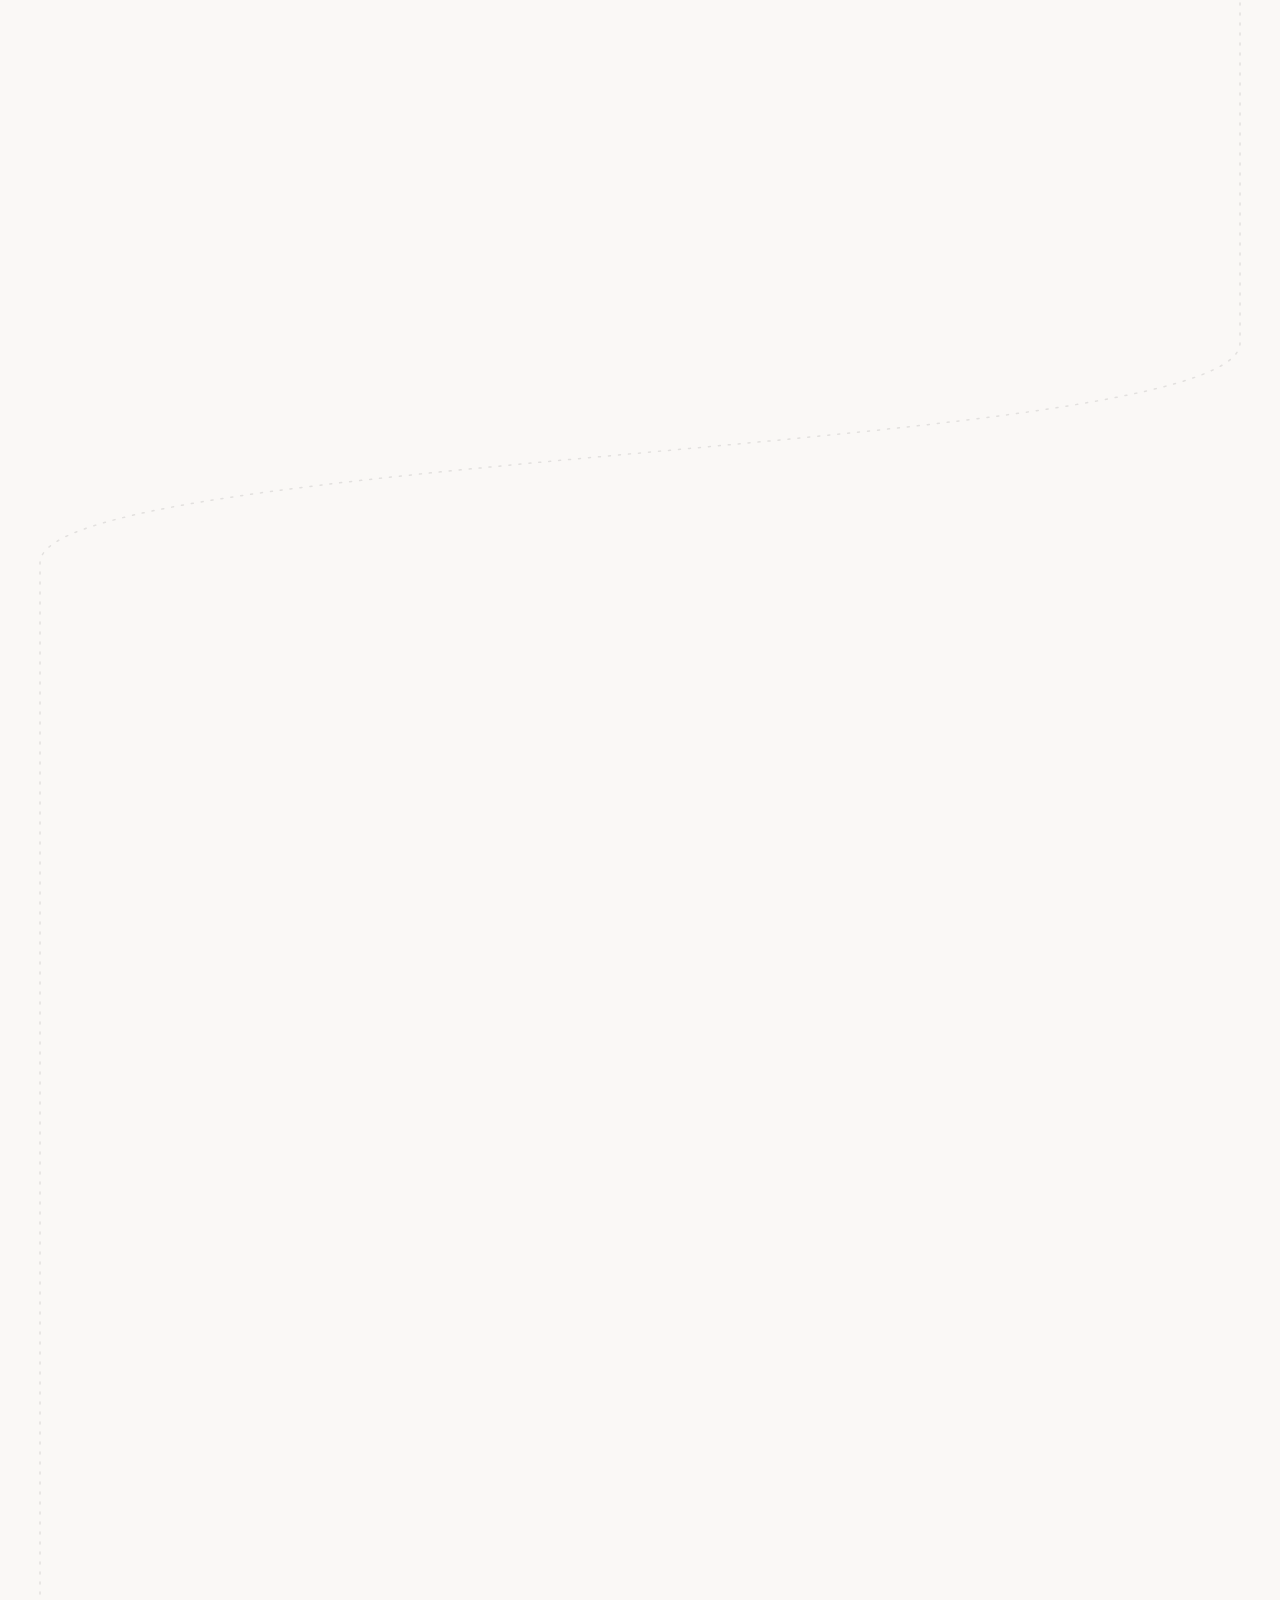
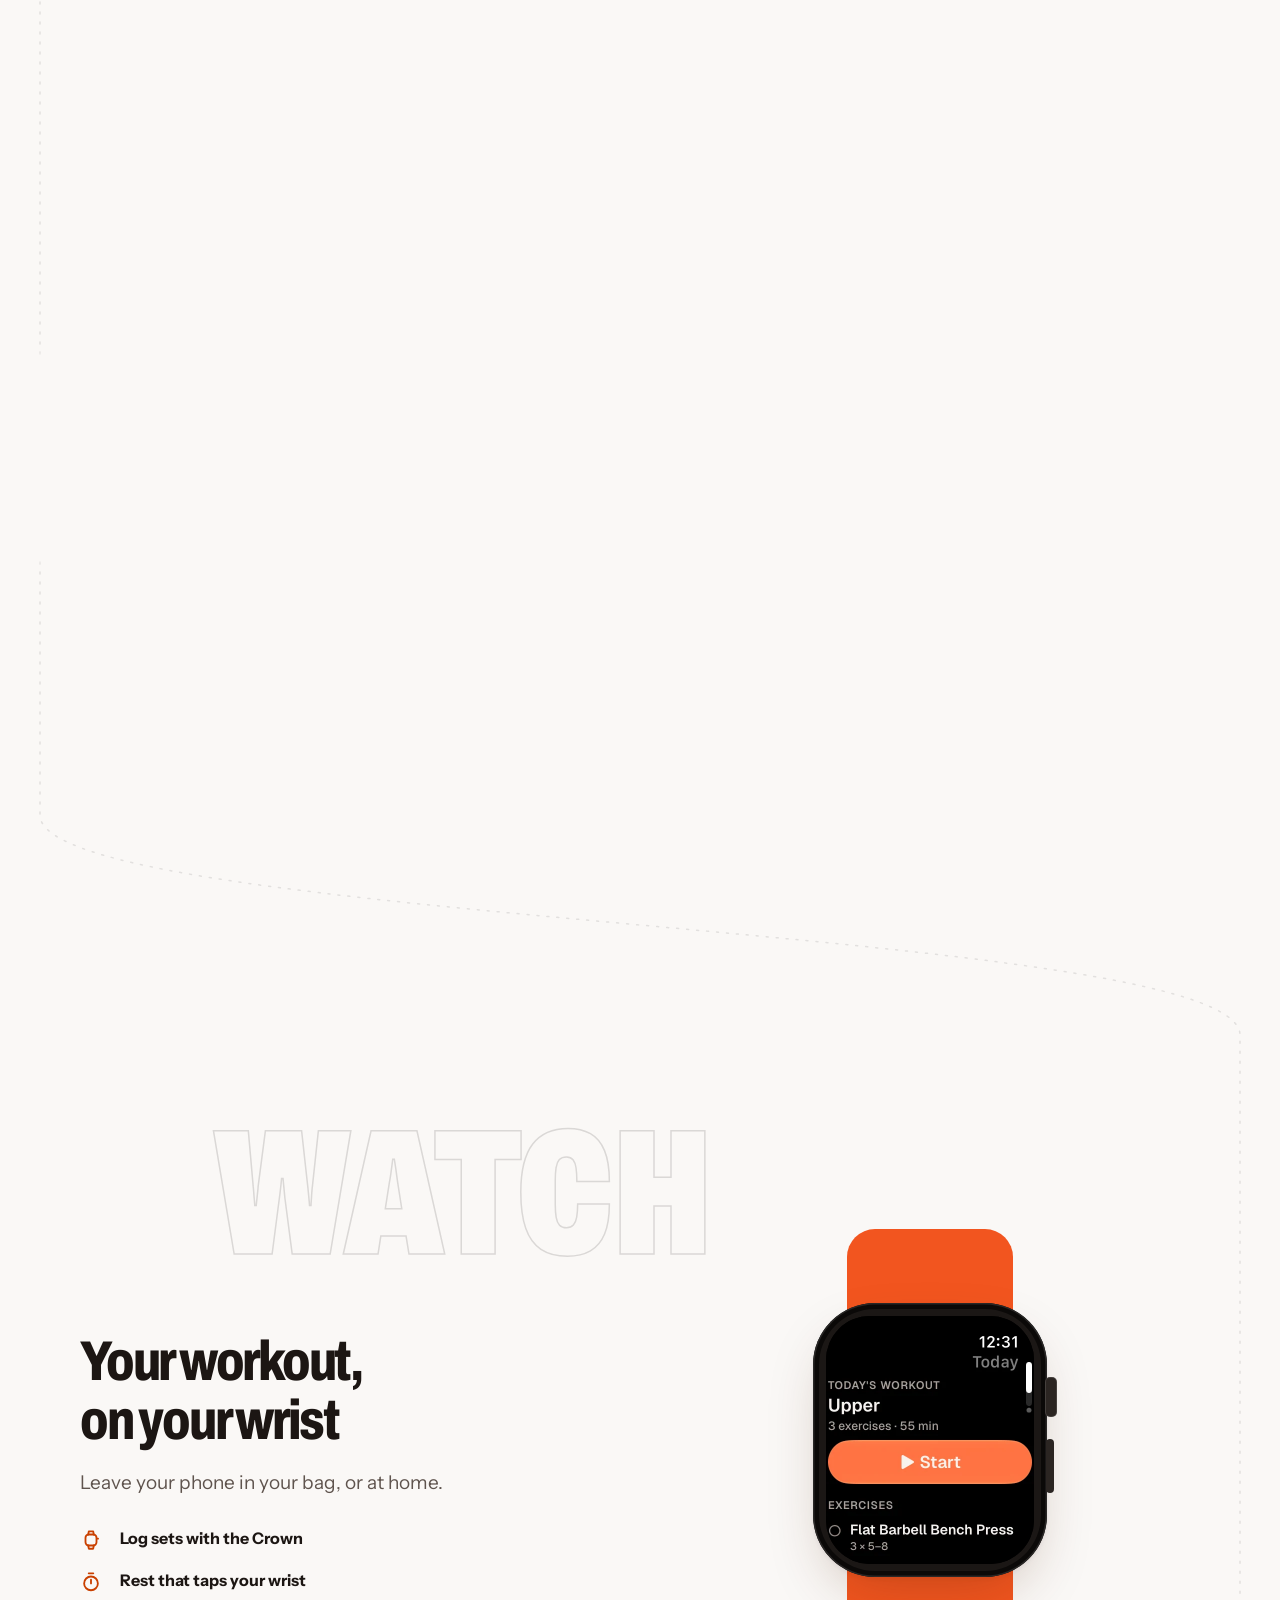
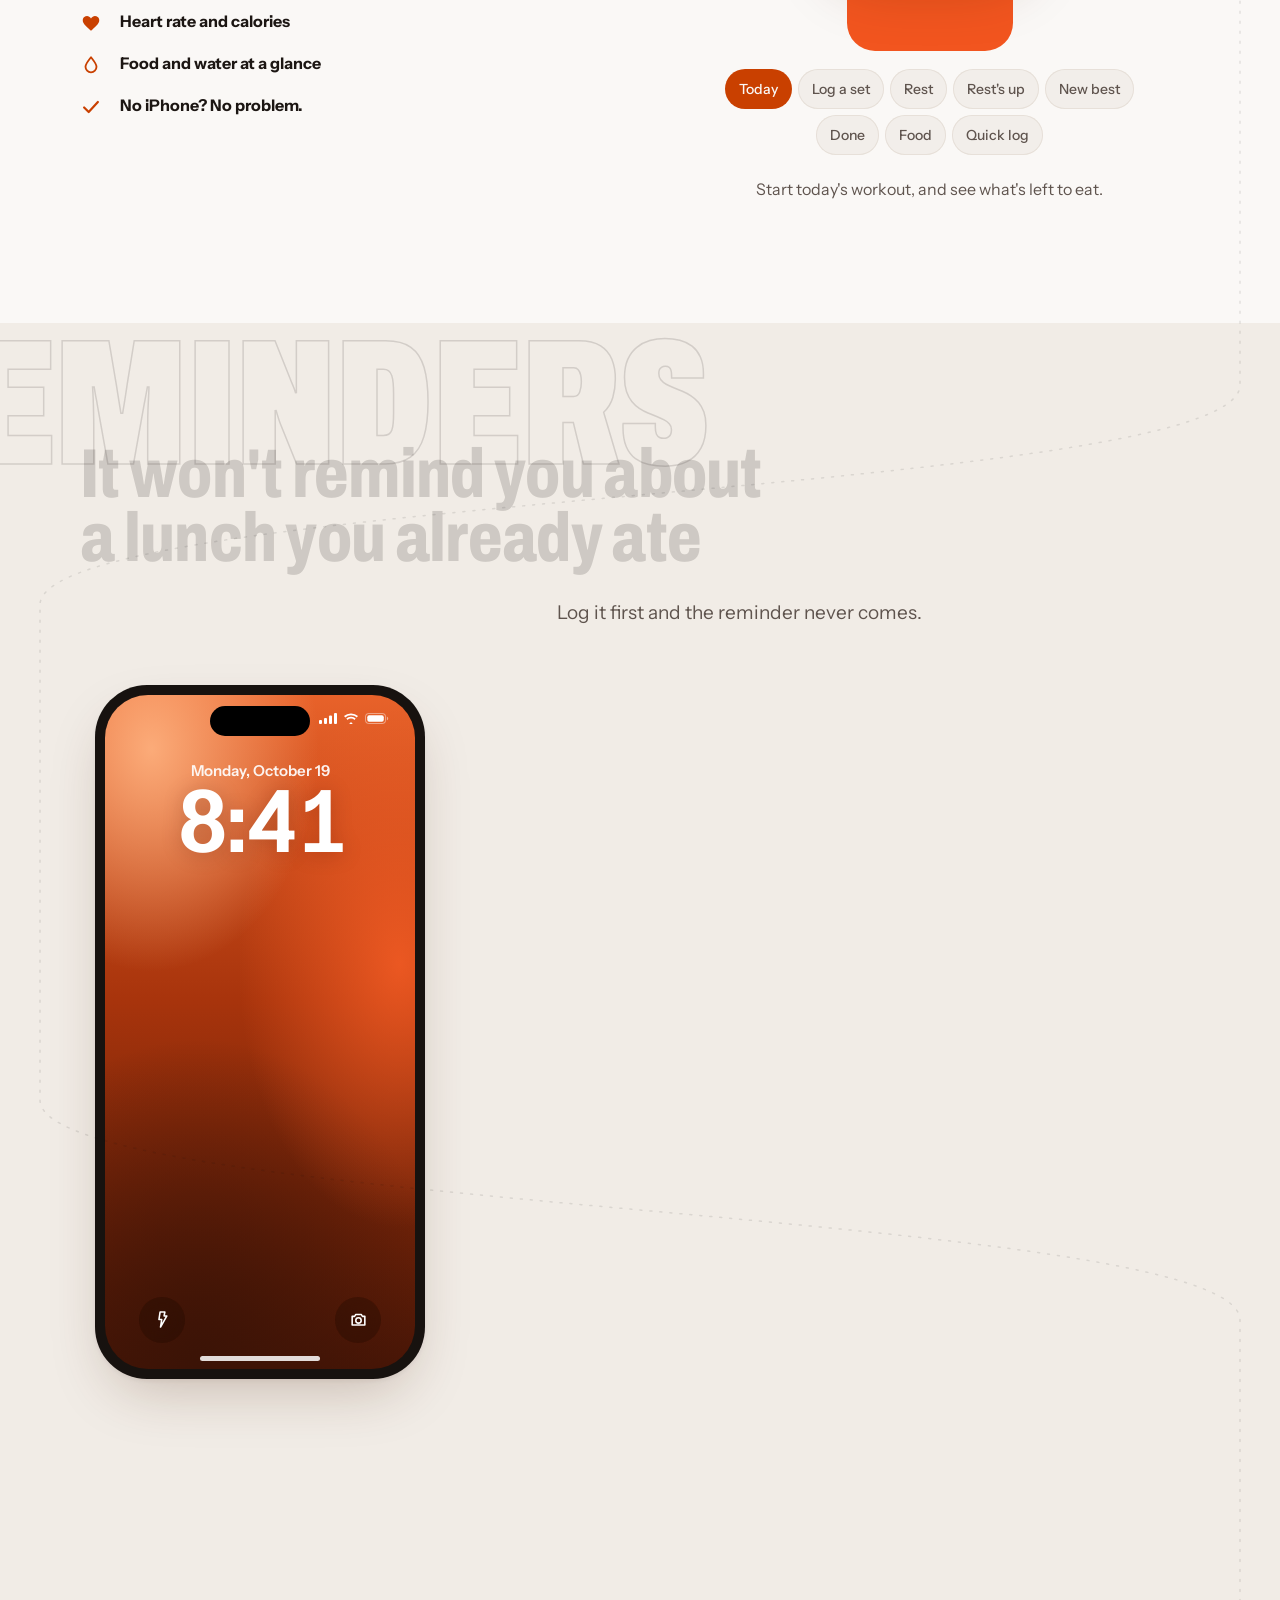
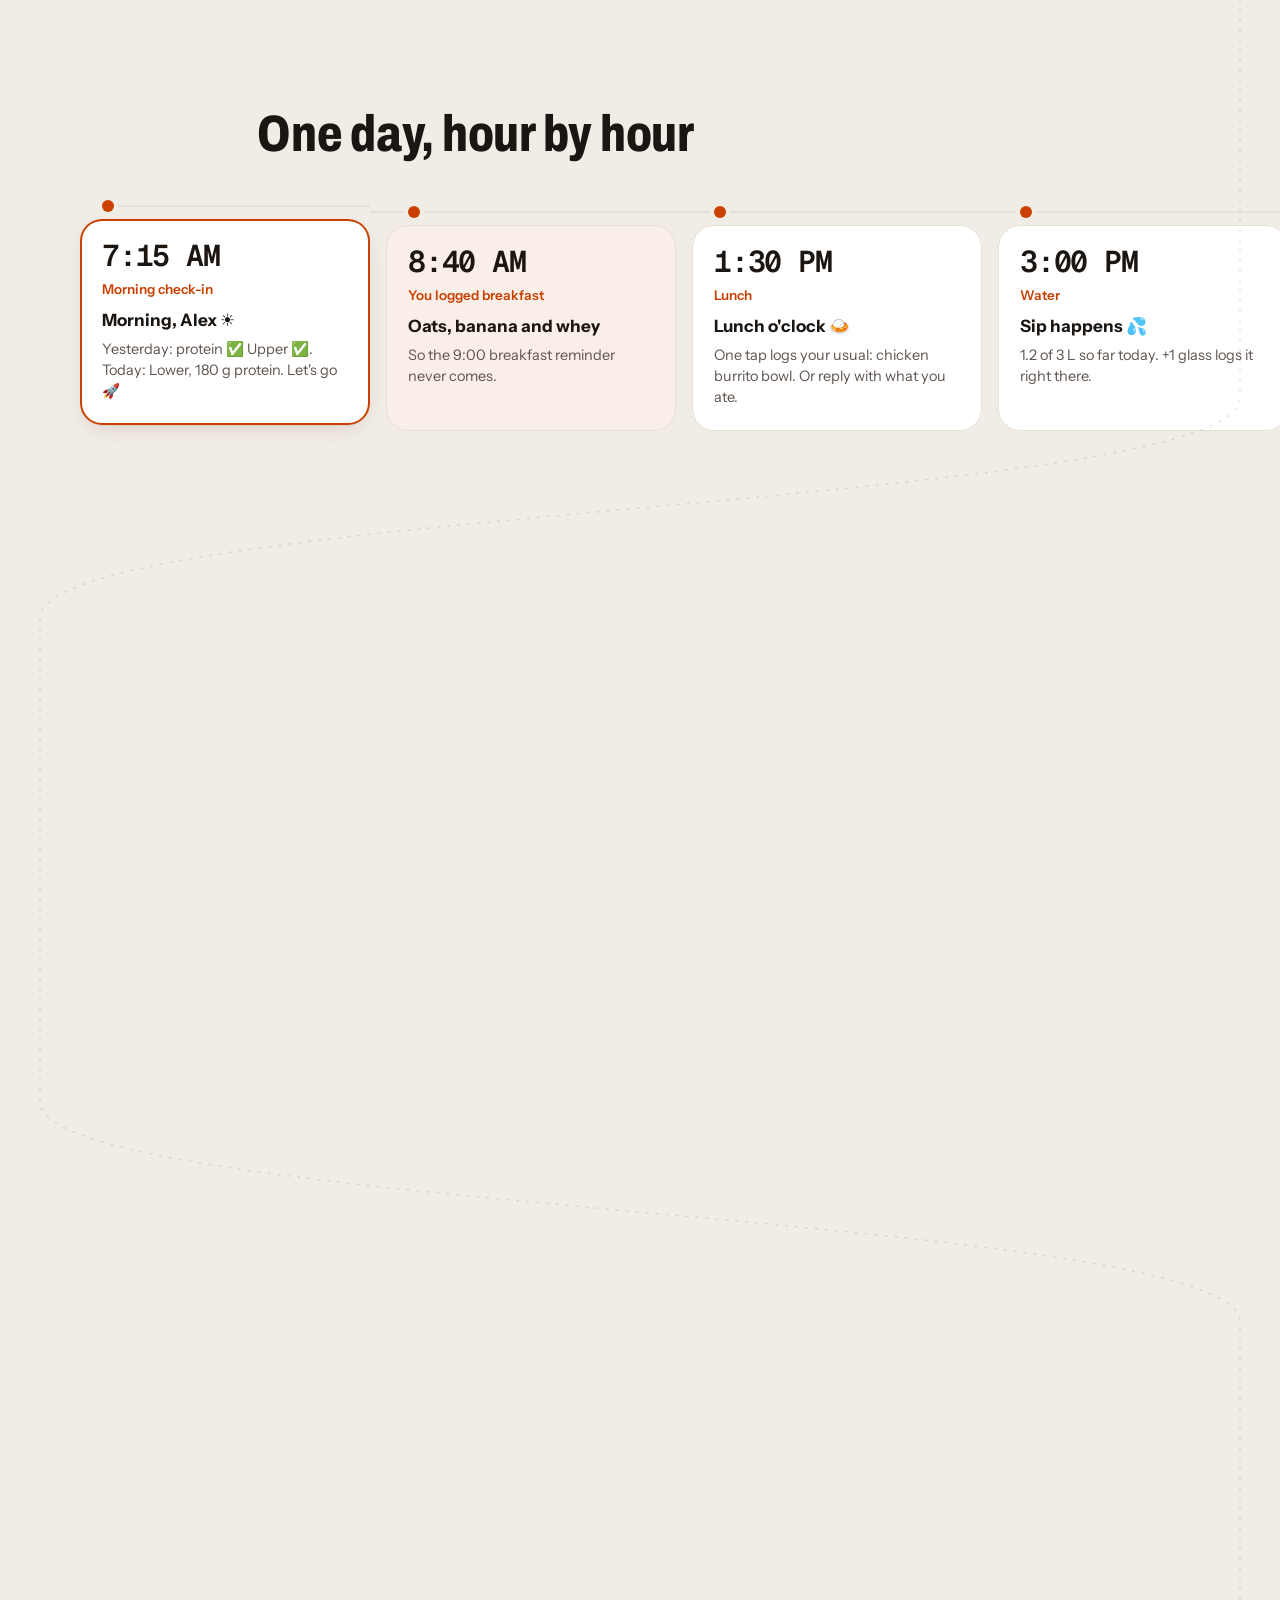
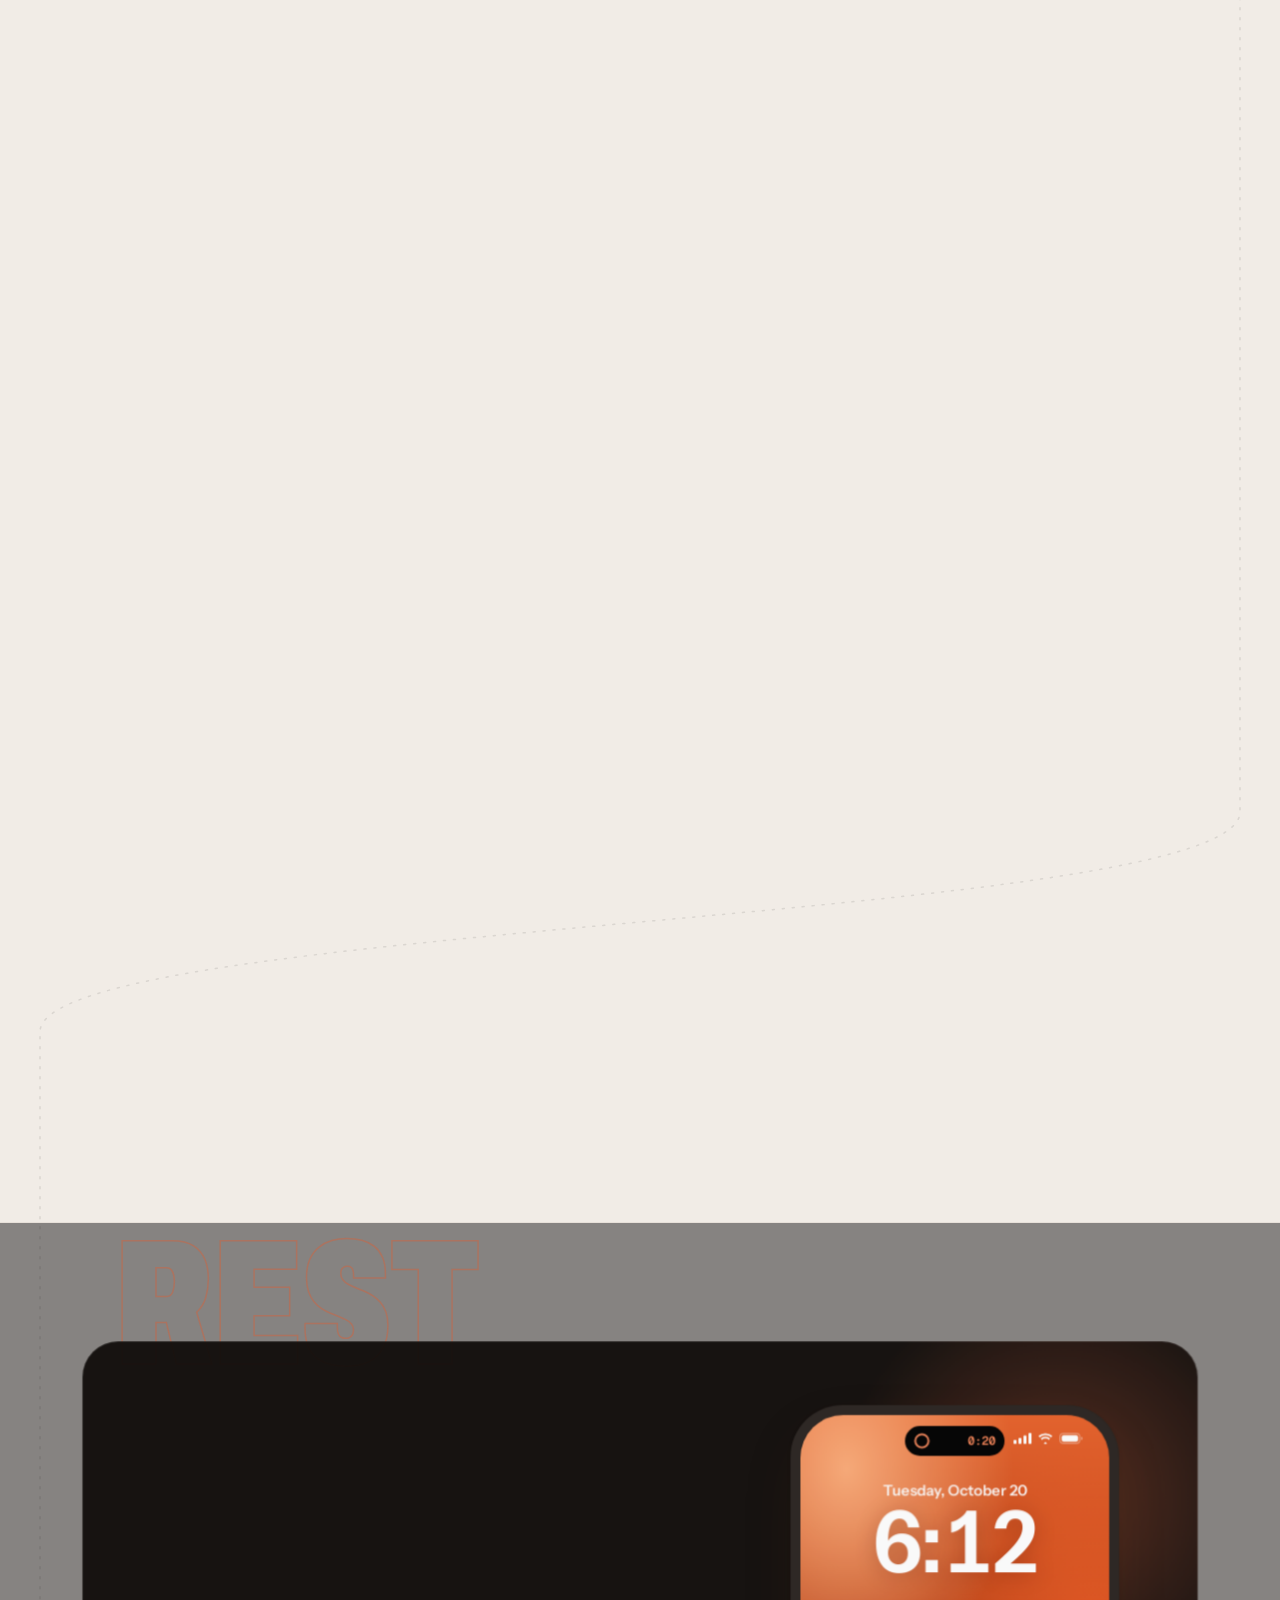
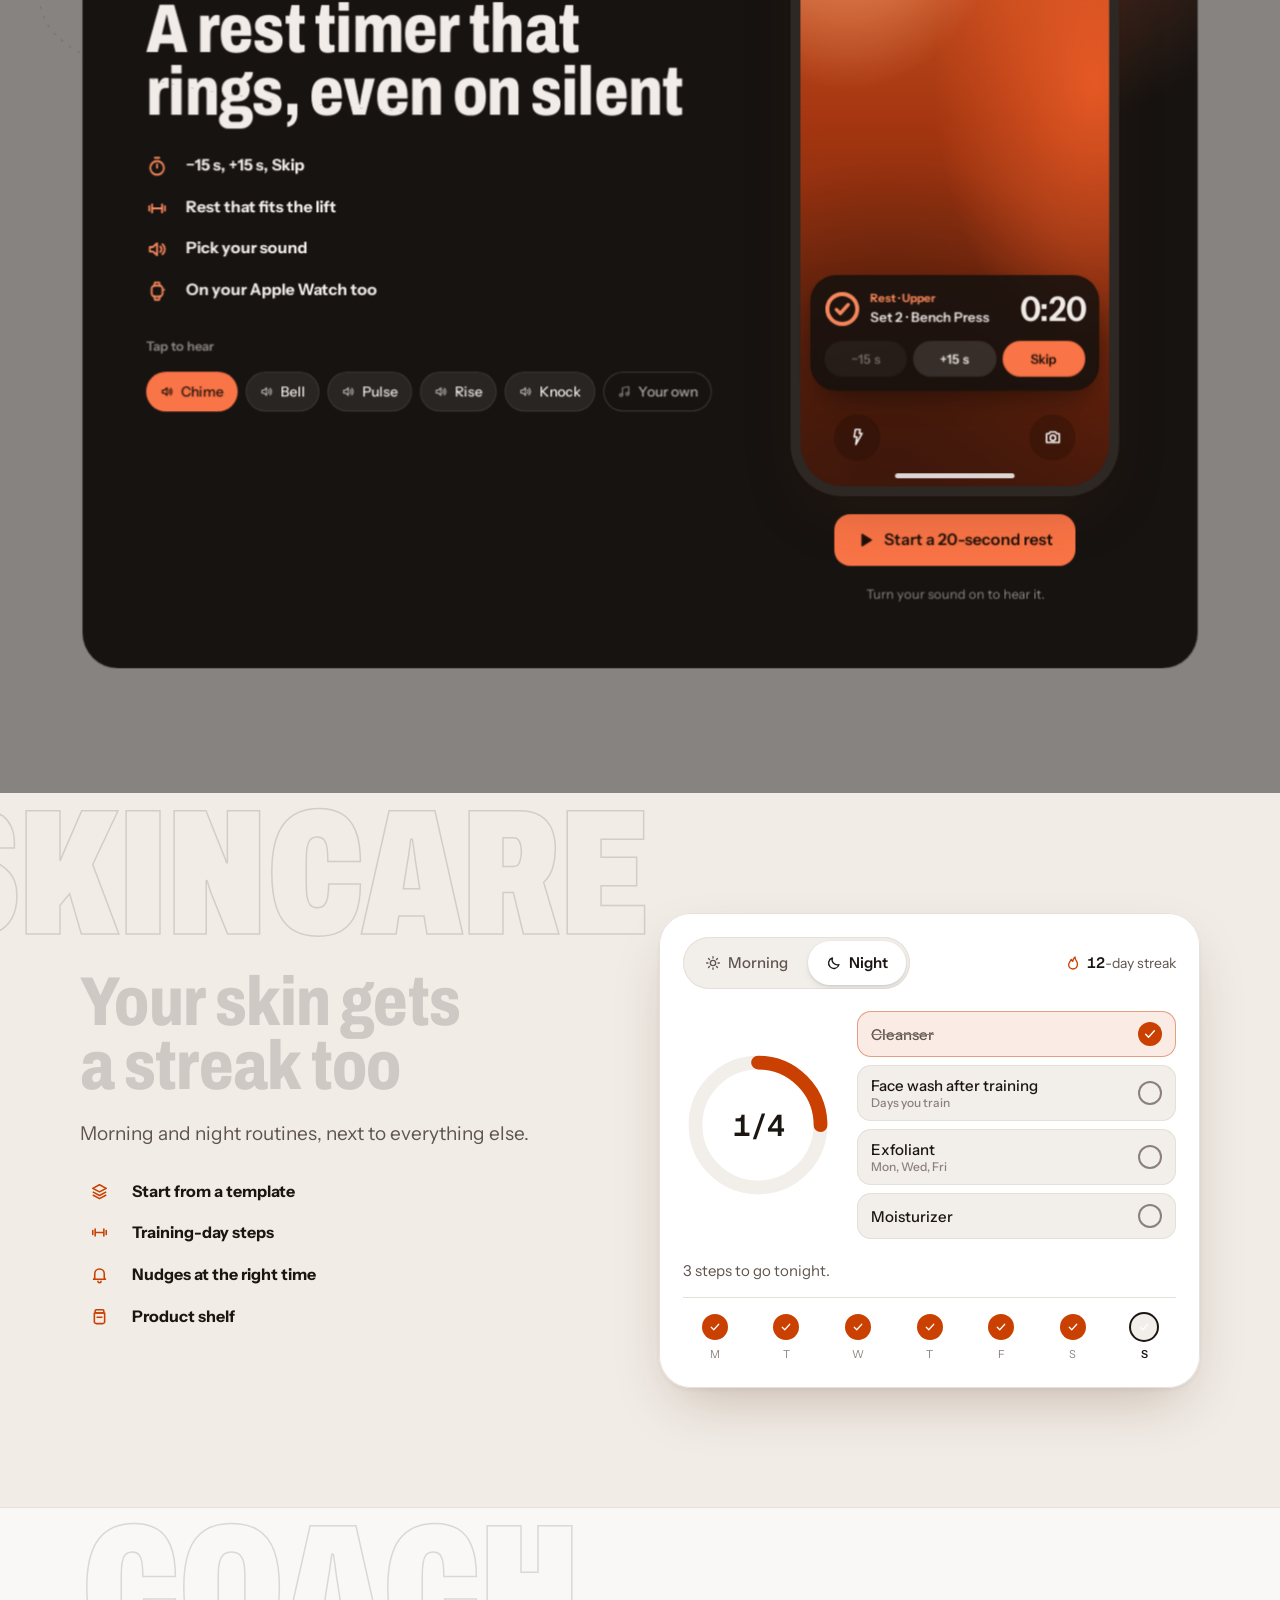
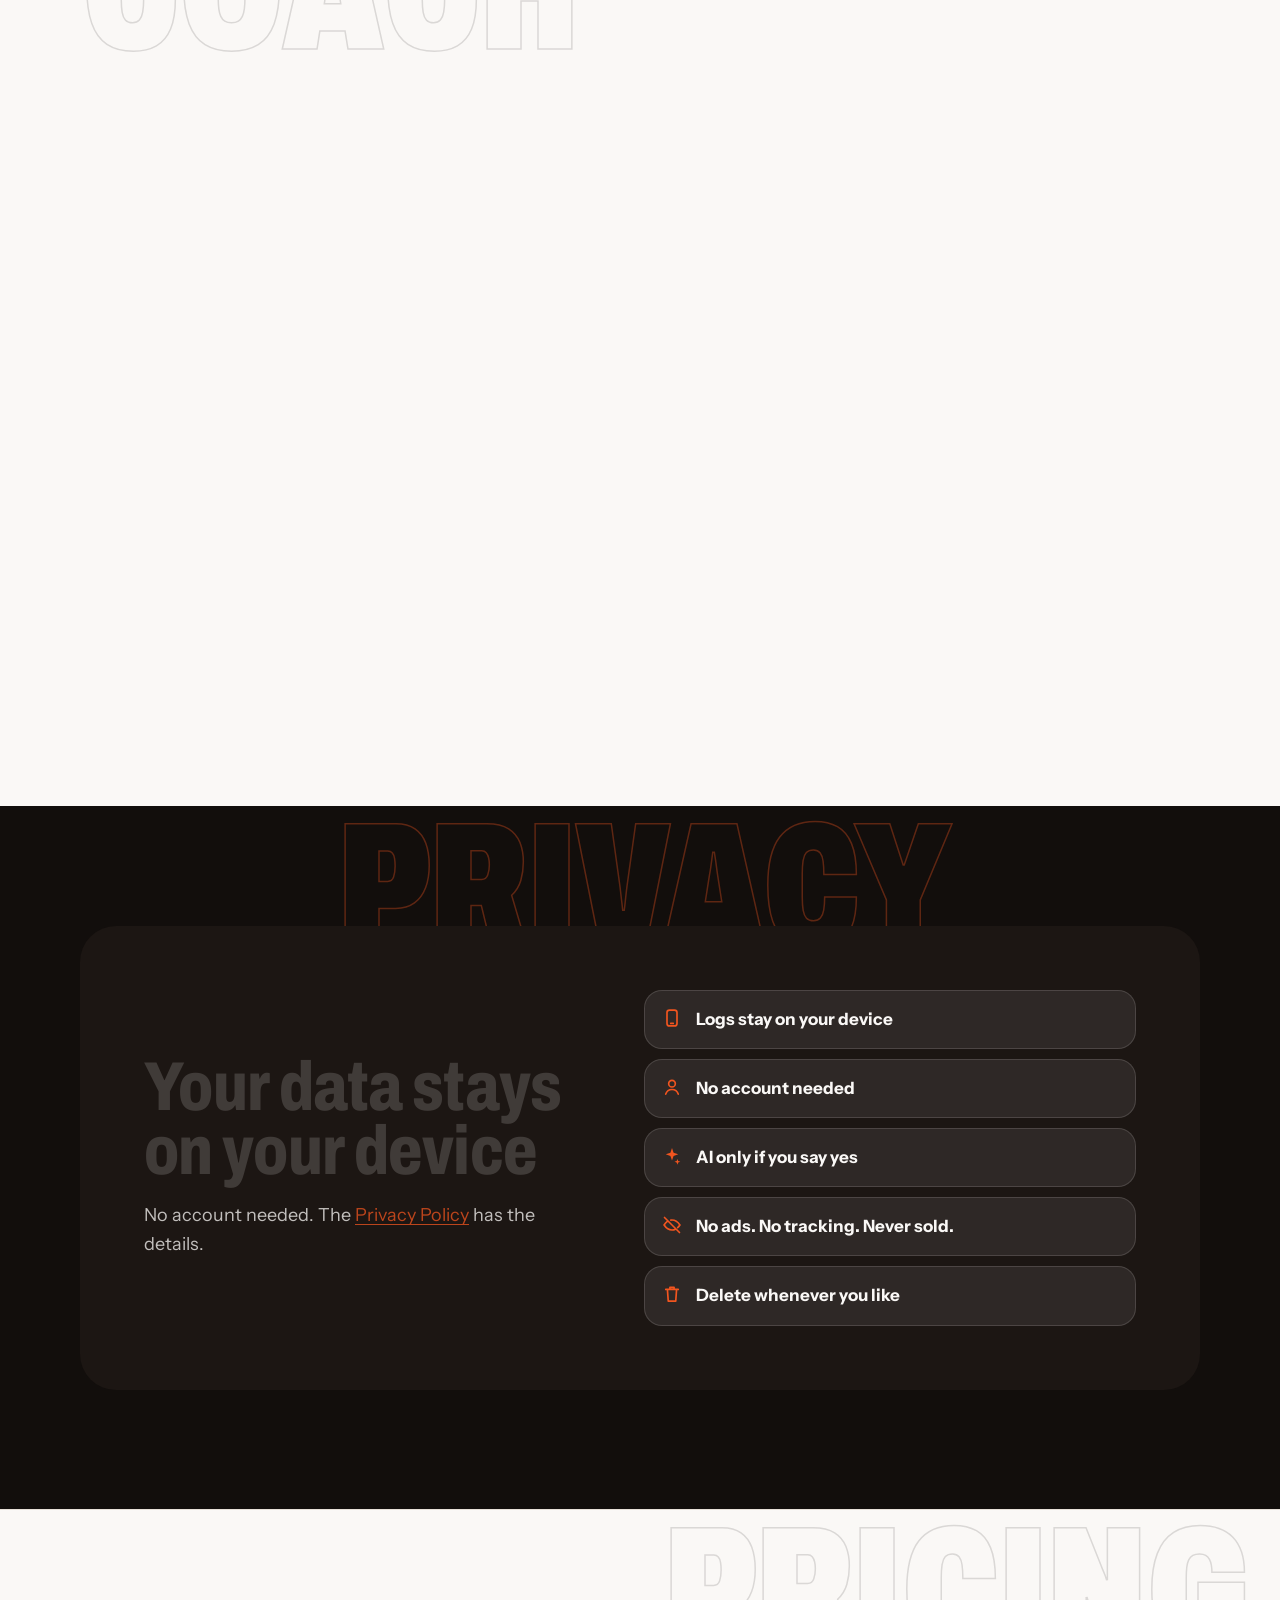
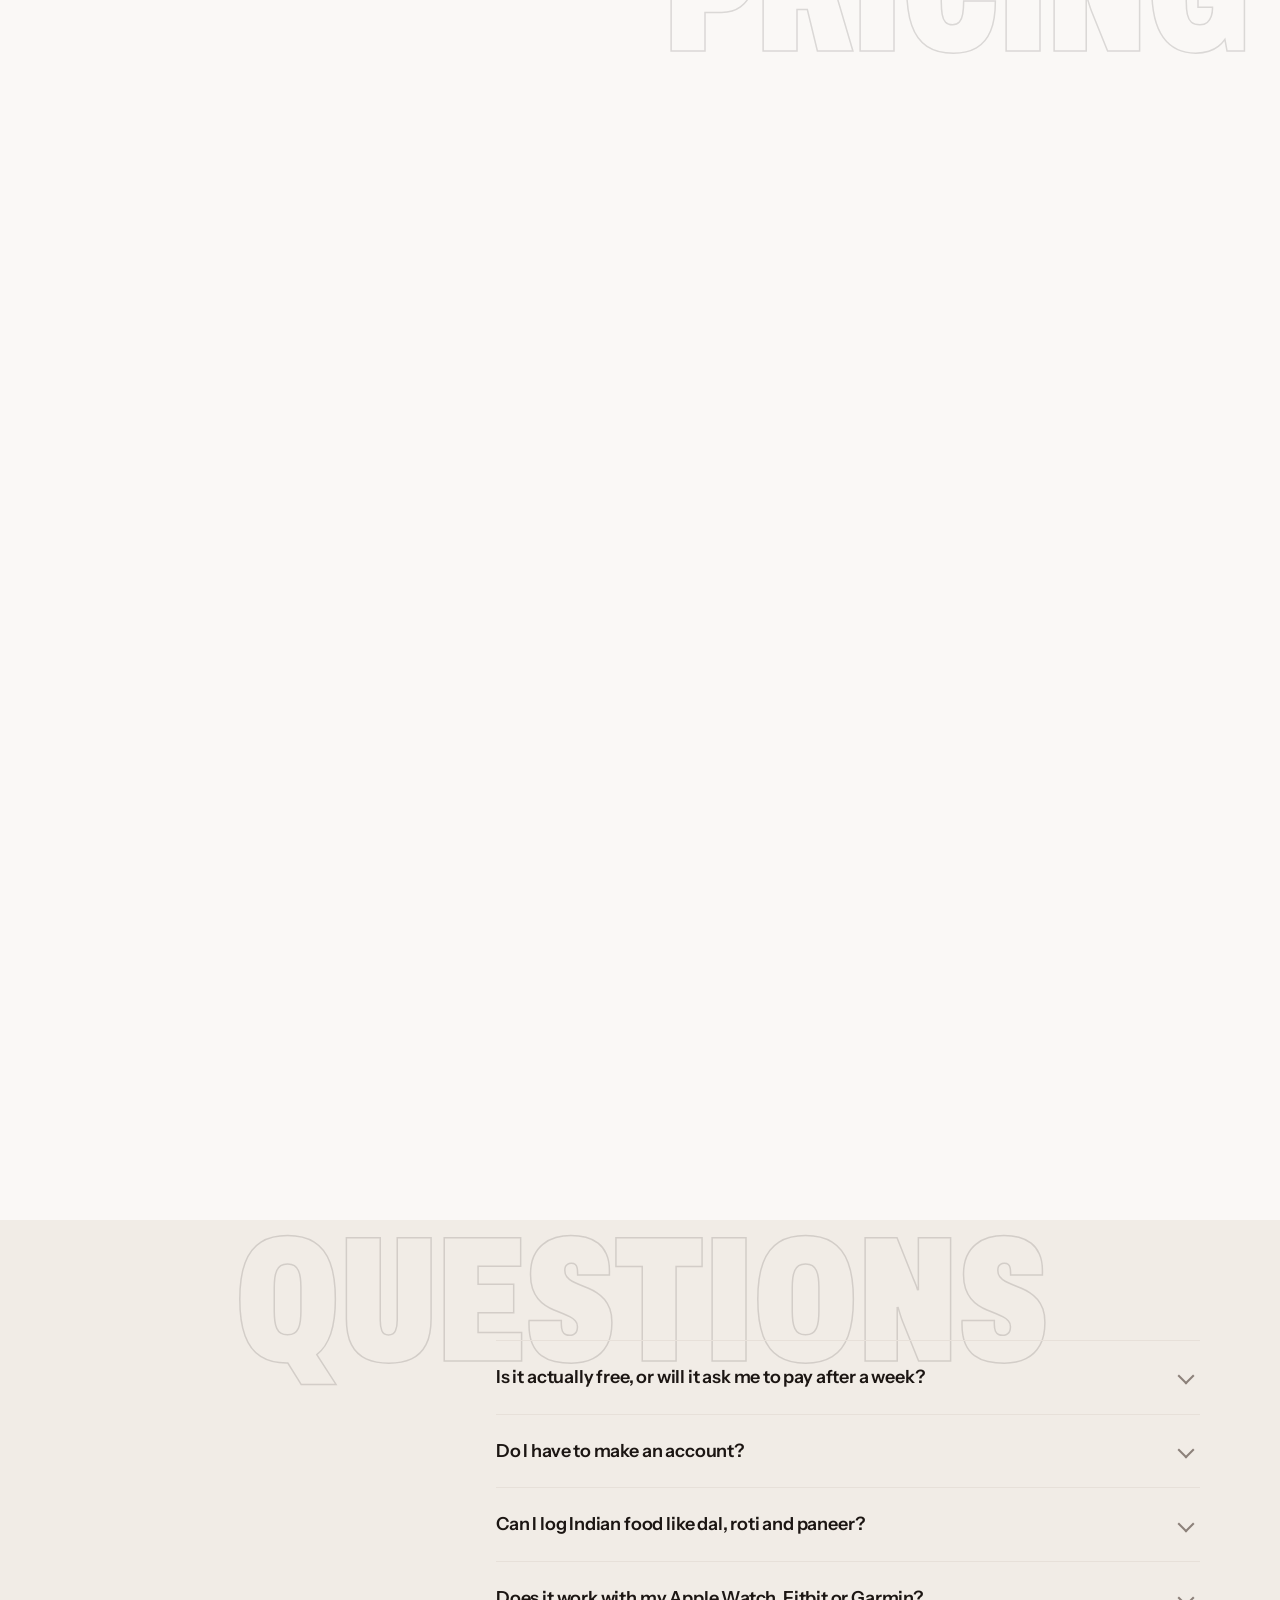
==== commit 52e6530d: "New Apple Watch screens: Today is training, Food has what you ate Co-Authored-By: Claude Opus 5.5 <n" ====
--- a/index.html
+++ b/index.html
@@ -279,13 +279,13 @@
         <span class="wr-crown" aria-hidden="true"></span>
         <span class="wr-side" aria-hidden="true"></span>
         <div class="wr-screen">
-          <img class="wr-shot is-on" decoding="async" data-step="today" src="images/watch-today.webp" width="208" height="248" alt="Today on the watch: Upper with a Start button, and calories, protein and water left">
+          <img class="wr-shot is-on" decoding="async" data-step="today" src="images/watch-today.webp" width="208" height="248" alt="Today on the watch: Upper with a Start button and its exercises">
           <img class="wr-shot" decoding="async" data-step="set" src="images/watch-set.webp" width="208" height="248" loading="lazy" alt="Logging a set: bench press at 190 lb for 8 reps under today's target, and a Log set button">
           <img class="wr-shot" decoding="async" data-step="rest" src="images/watch-rest.webp" width="208" height="248" loading="lazy" alt="Rest counting down from 1:30, with minus 15, plus 15 and Skip">
           <img class="wr-shot" decoding="async" data-step="restup" src="images/watch-restup.webp" width="208" height="248" loading="lazy" alt="Rest's up, in orange, with the next set and a Go button">
           <img class="wr-shot" decoding="async" data-step="best" src="images/watch-best.webp" width="208" height="248" loading="lazy" alt="New best: bench press 190 for 8, beating 185 for 8">
           <img class="wr-shot" decoding="async" data-step="done" src="images/watch-done.webp" width="208" height="248" loading="lazy" alt="Workout done: Upper in 58 minutes with a new best, 21 sets, and a Done button">
-          <img class="wr-shot" decoding="async" data-step="food" src="images/watch-food.webp" width="208" height="248" loading="lazy" alt="Food: 831 calories left, with protein, carbs and fat">
+          <img class="wr-shot" decoding="async" data-step="food" src="images/watch-food.webp" width="208" height="248" loading="lazy" alt="Food: 831 calories left, with protein, carbs, fat and water">
           <img class="wr-shot" decoding="async" data-step="log" src="images/watch-log.webp" width="208" height="248" loading="lazy" alt="Quick log: your usual lunch, a whey shake and a glass of water">
         </div>
       </div>
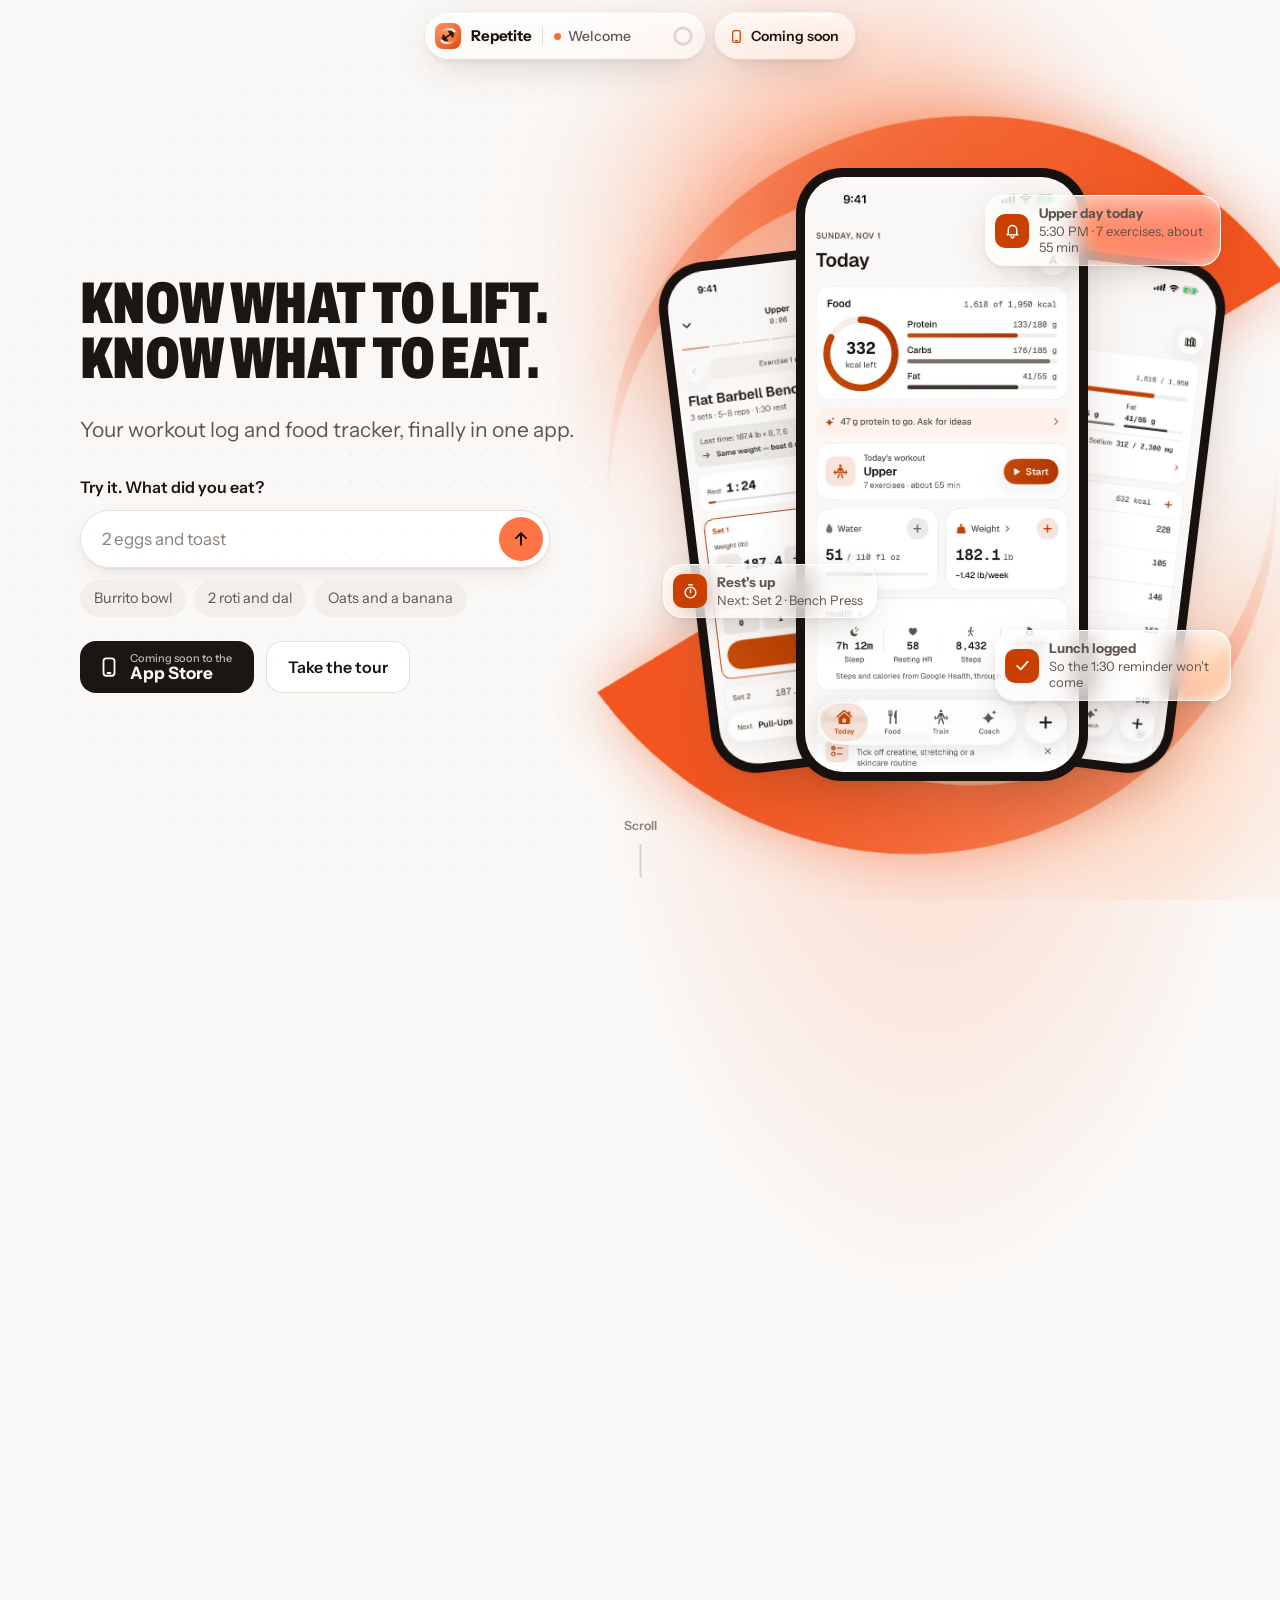
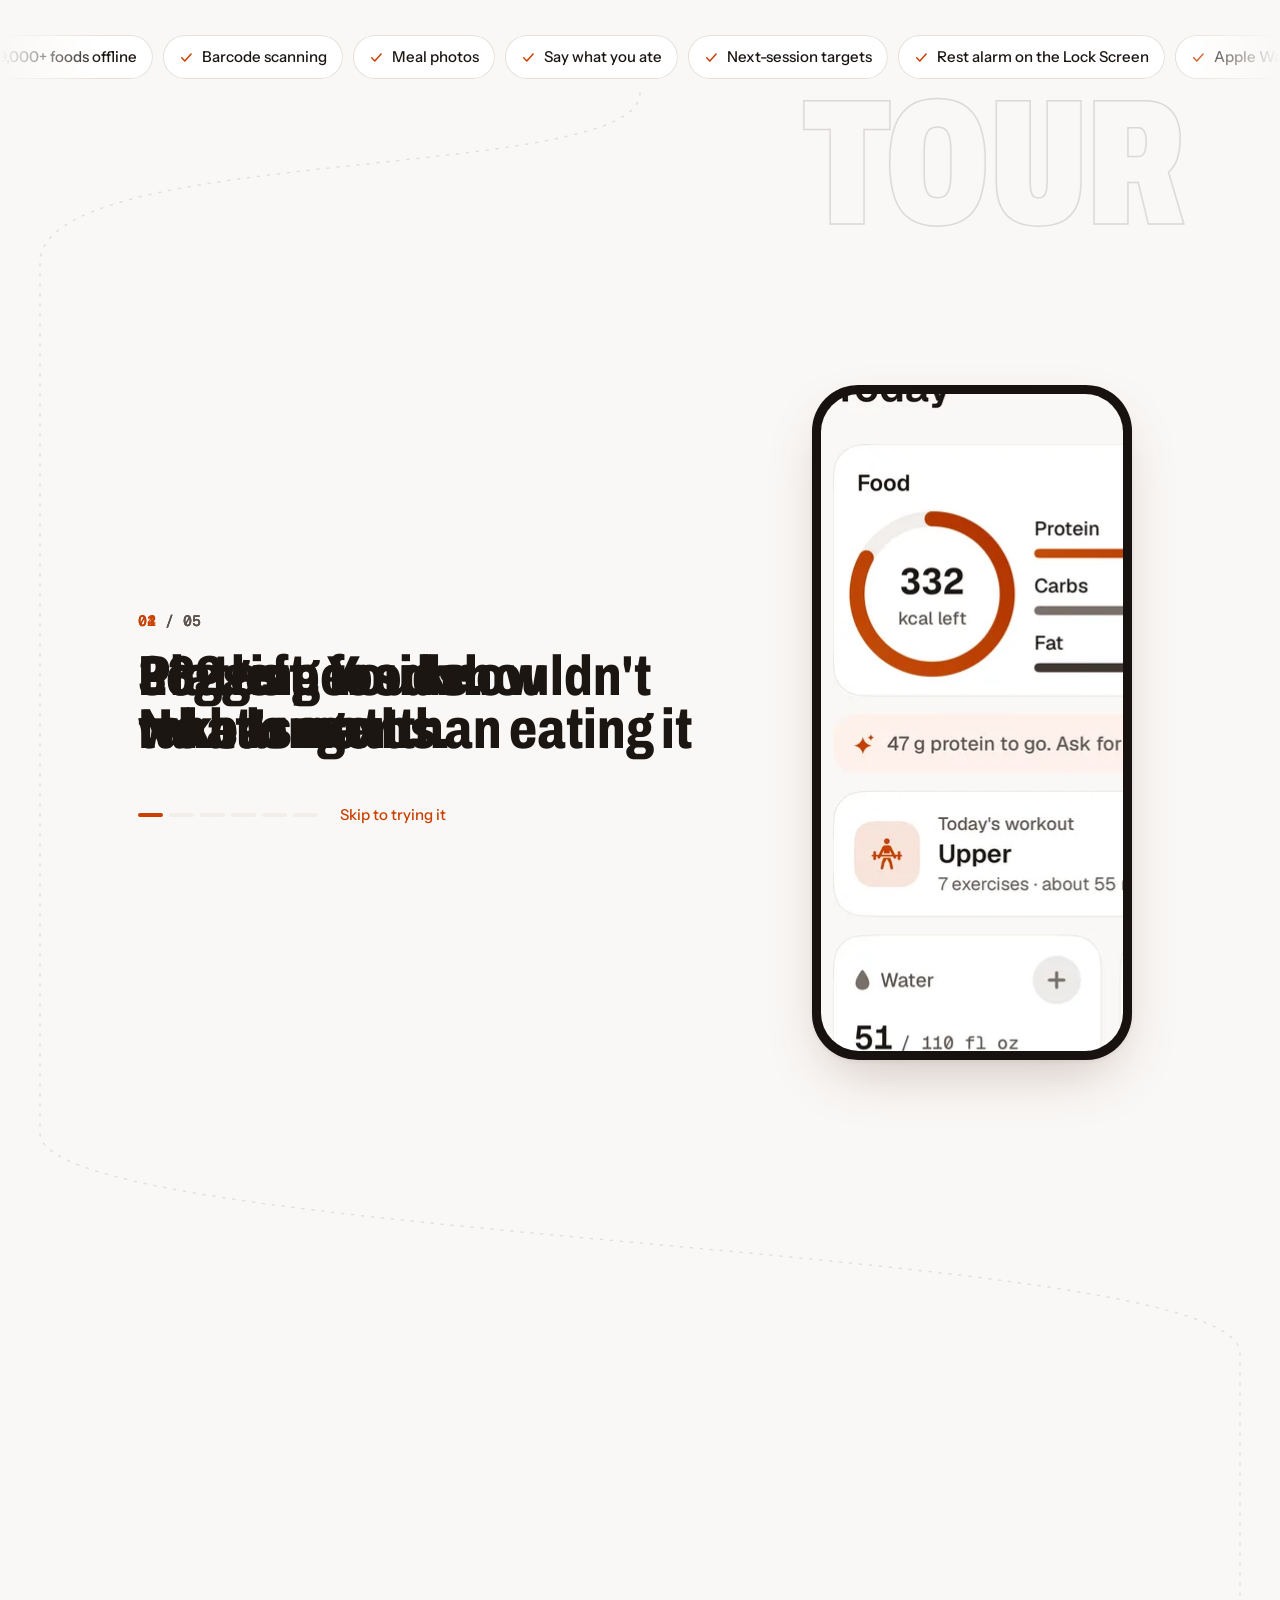
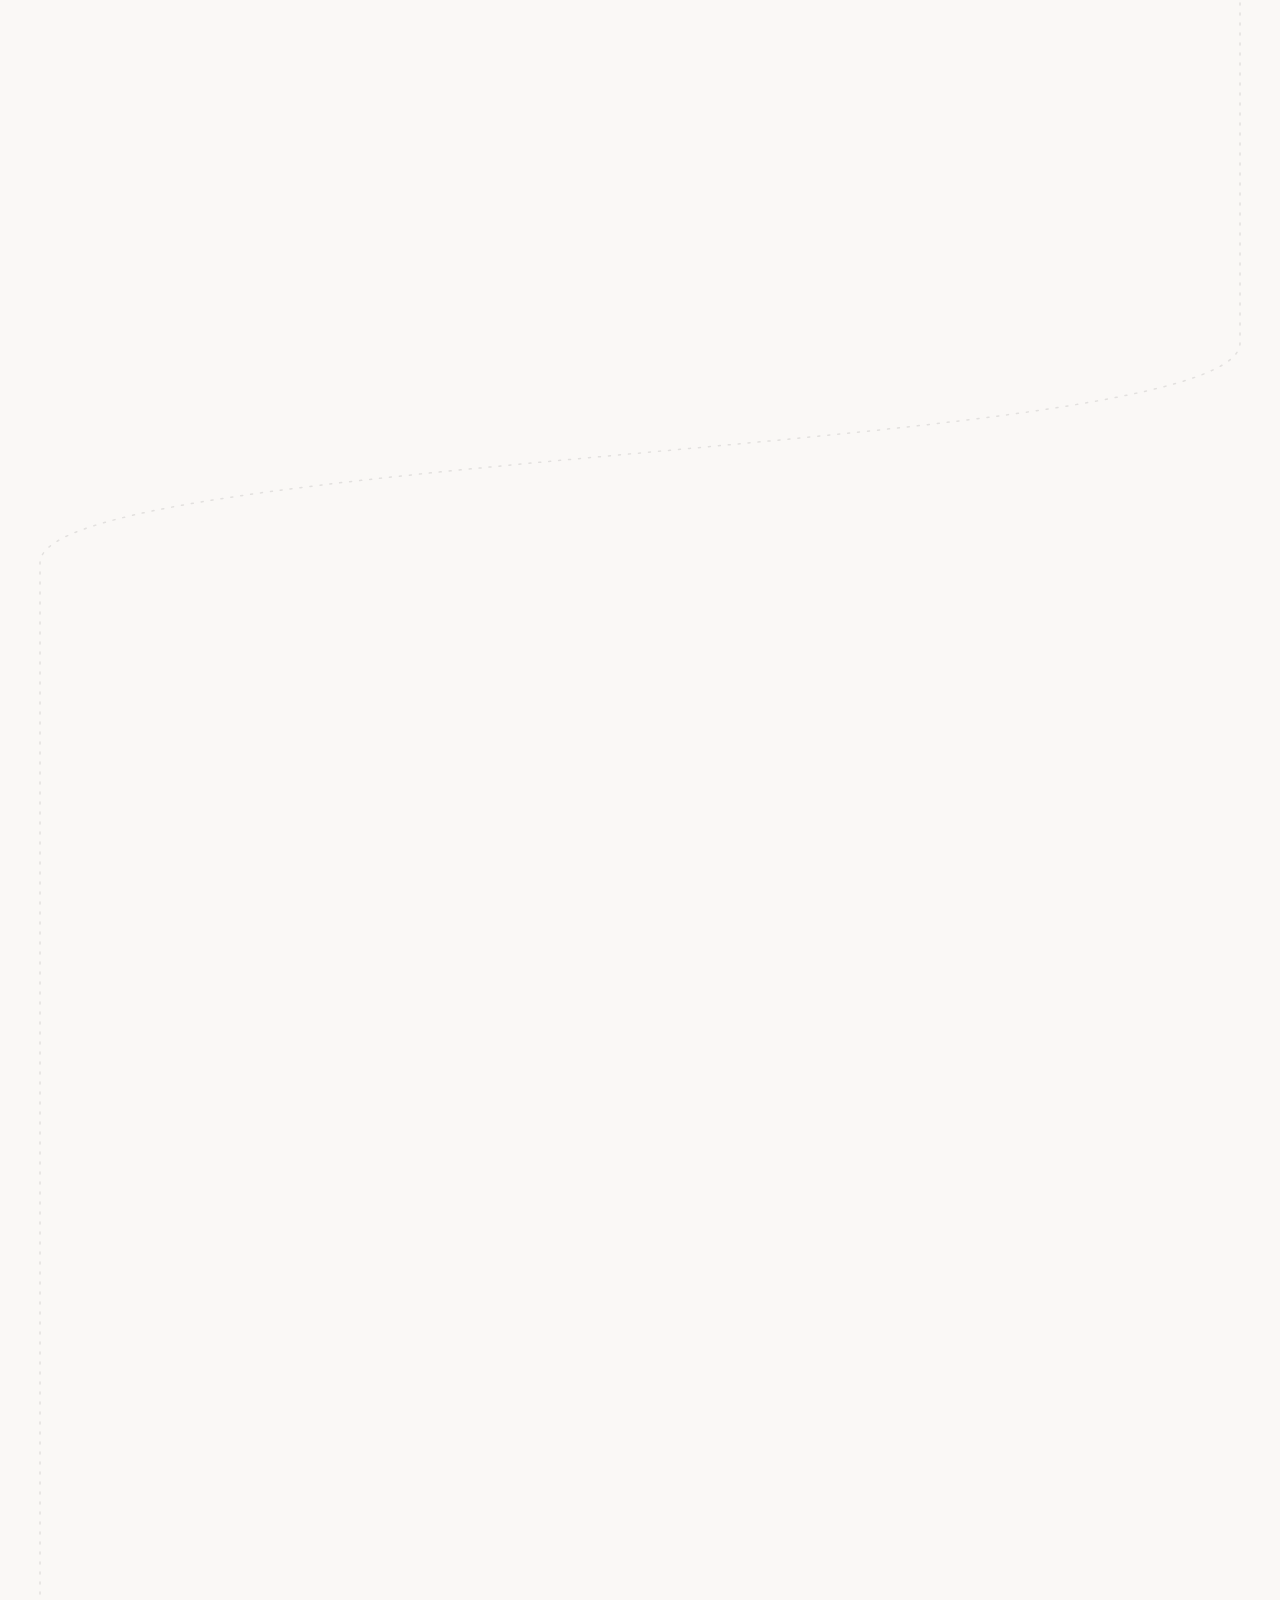
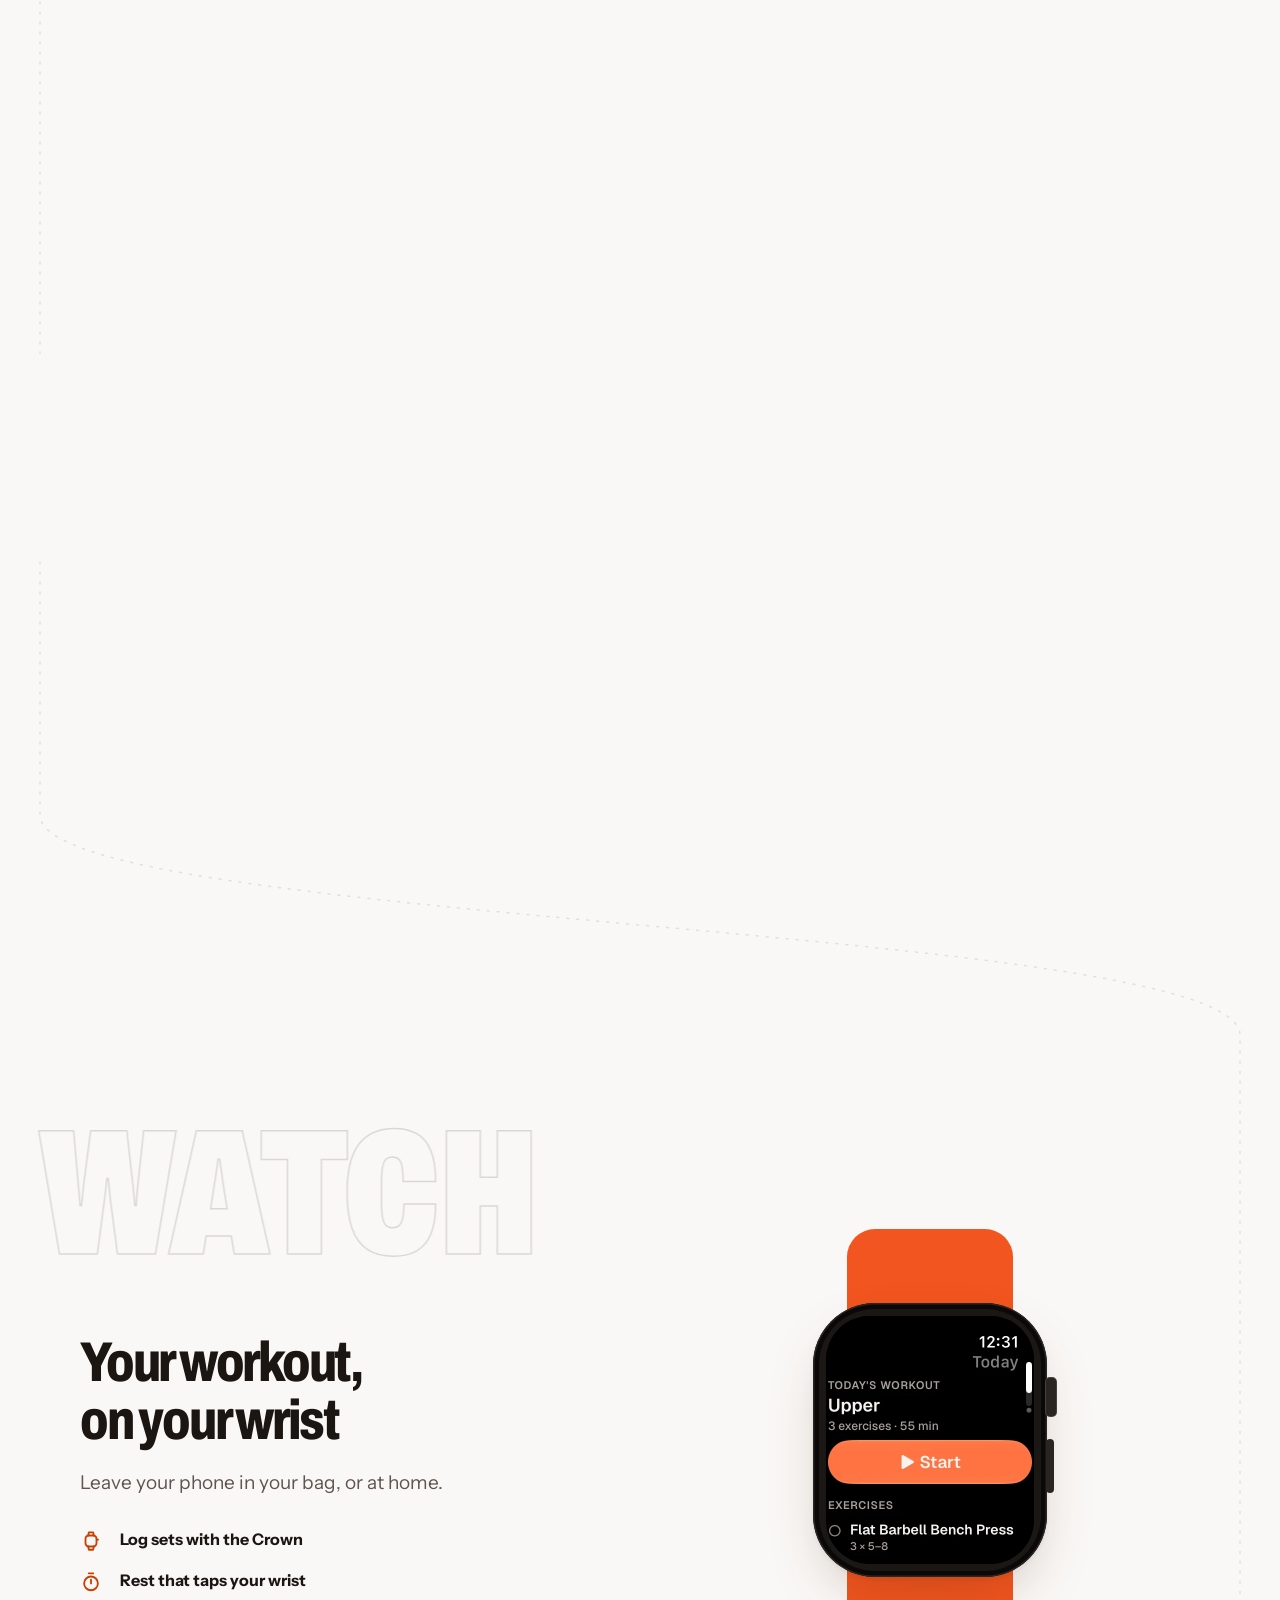
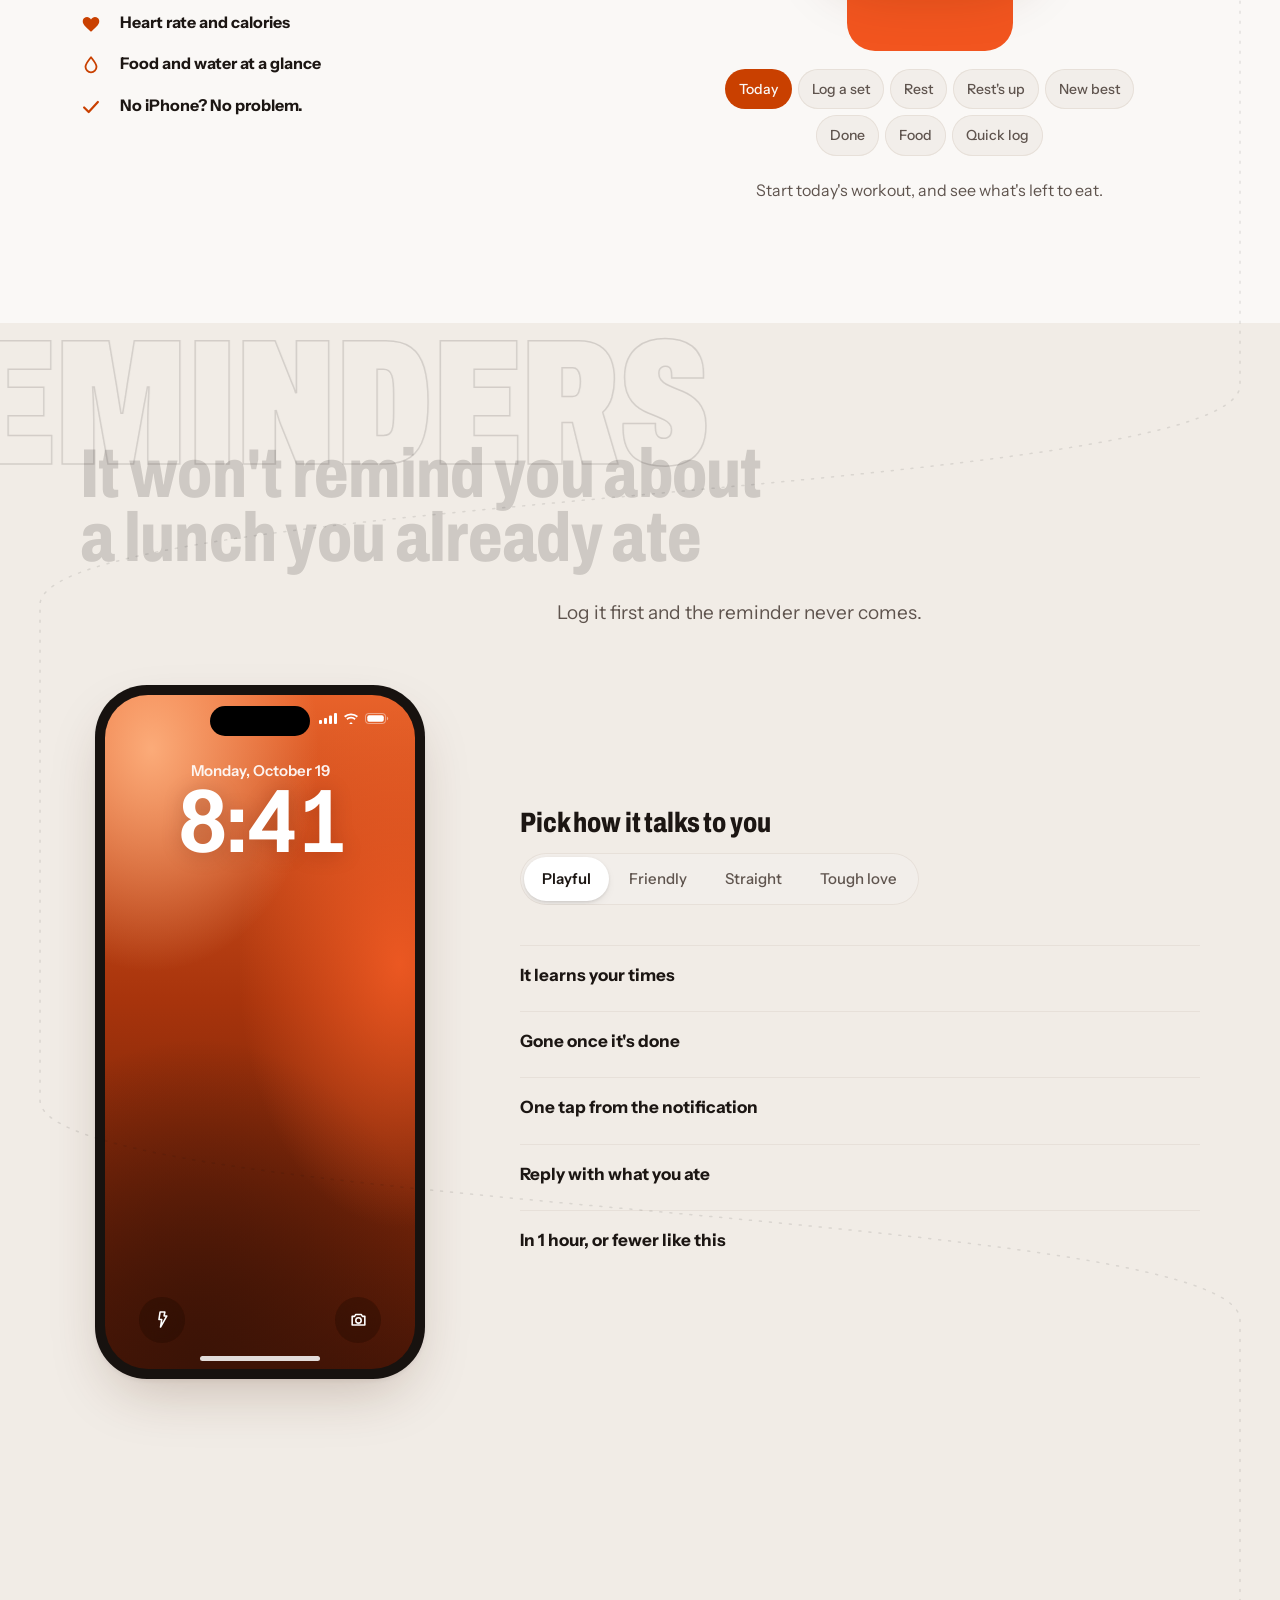
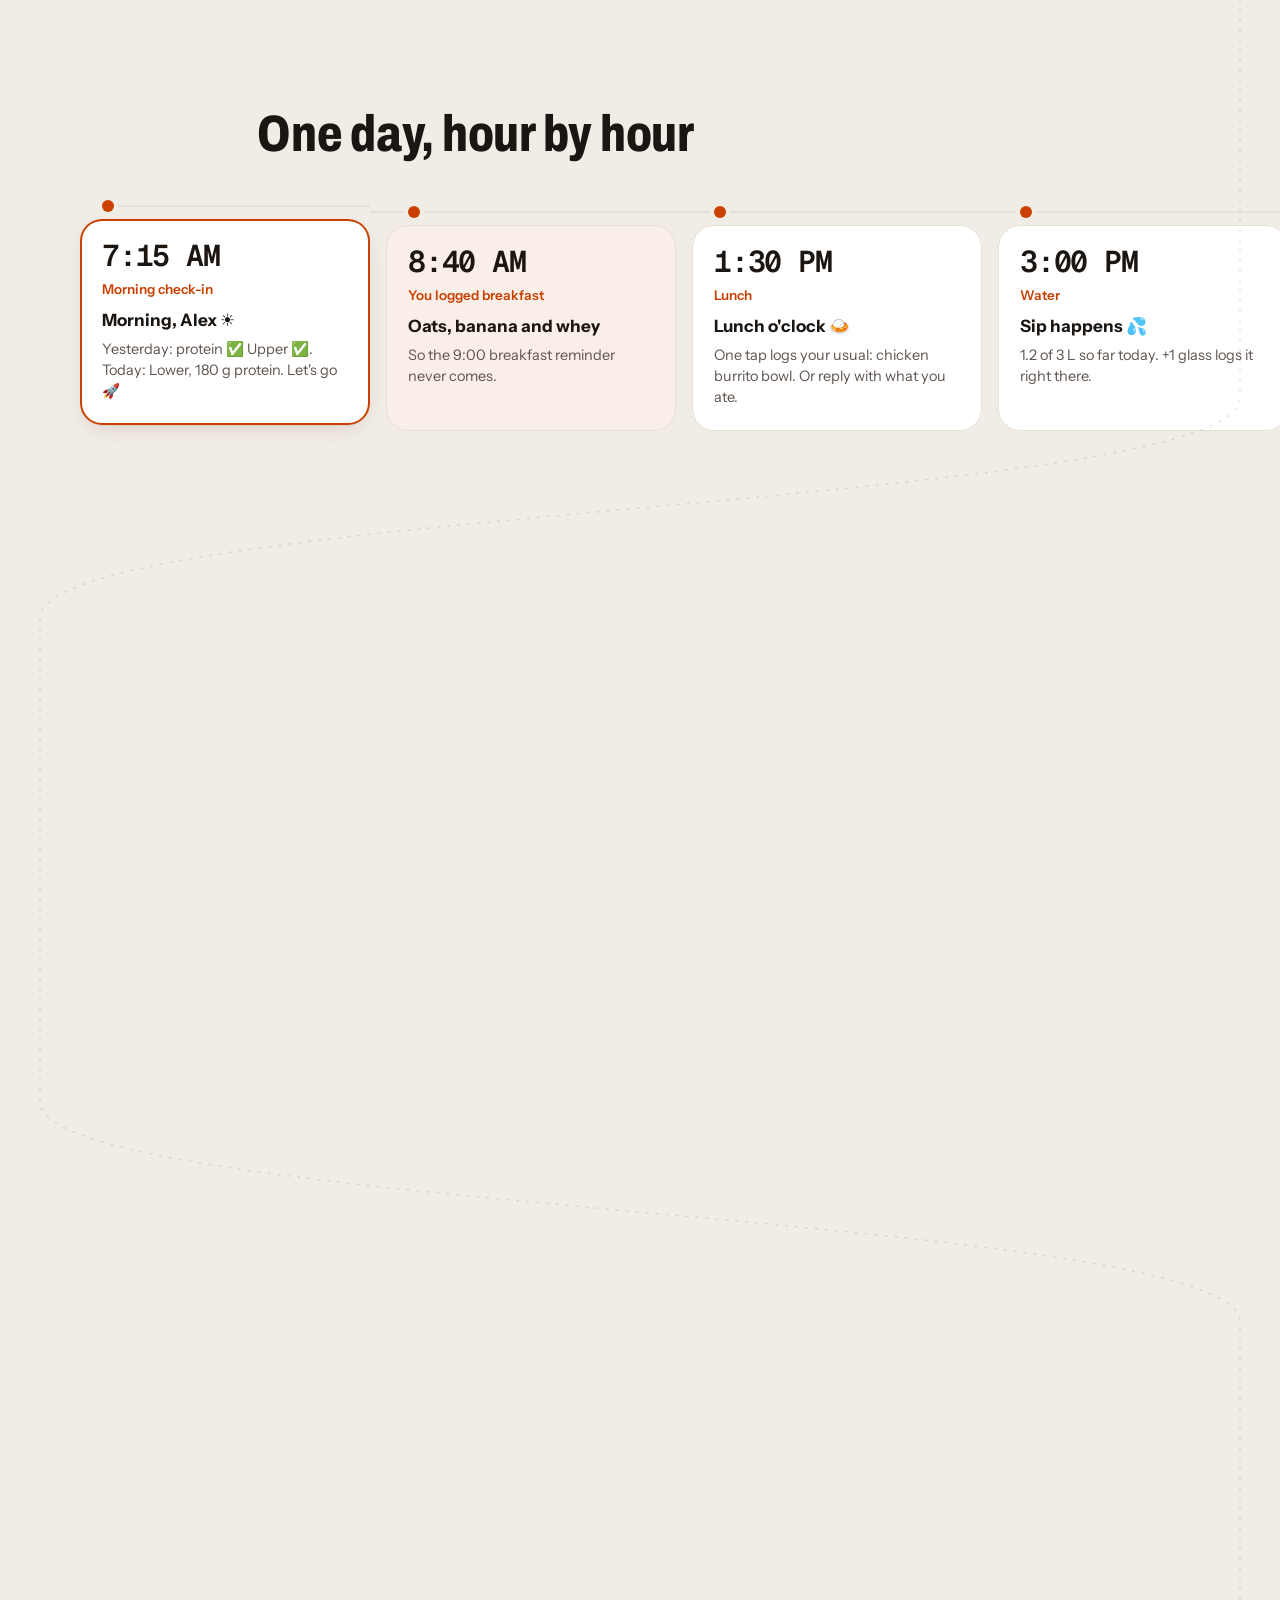
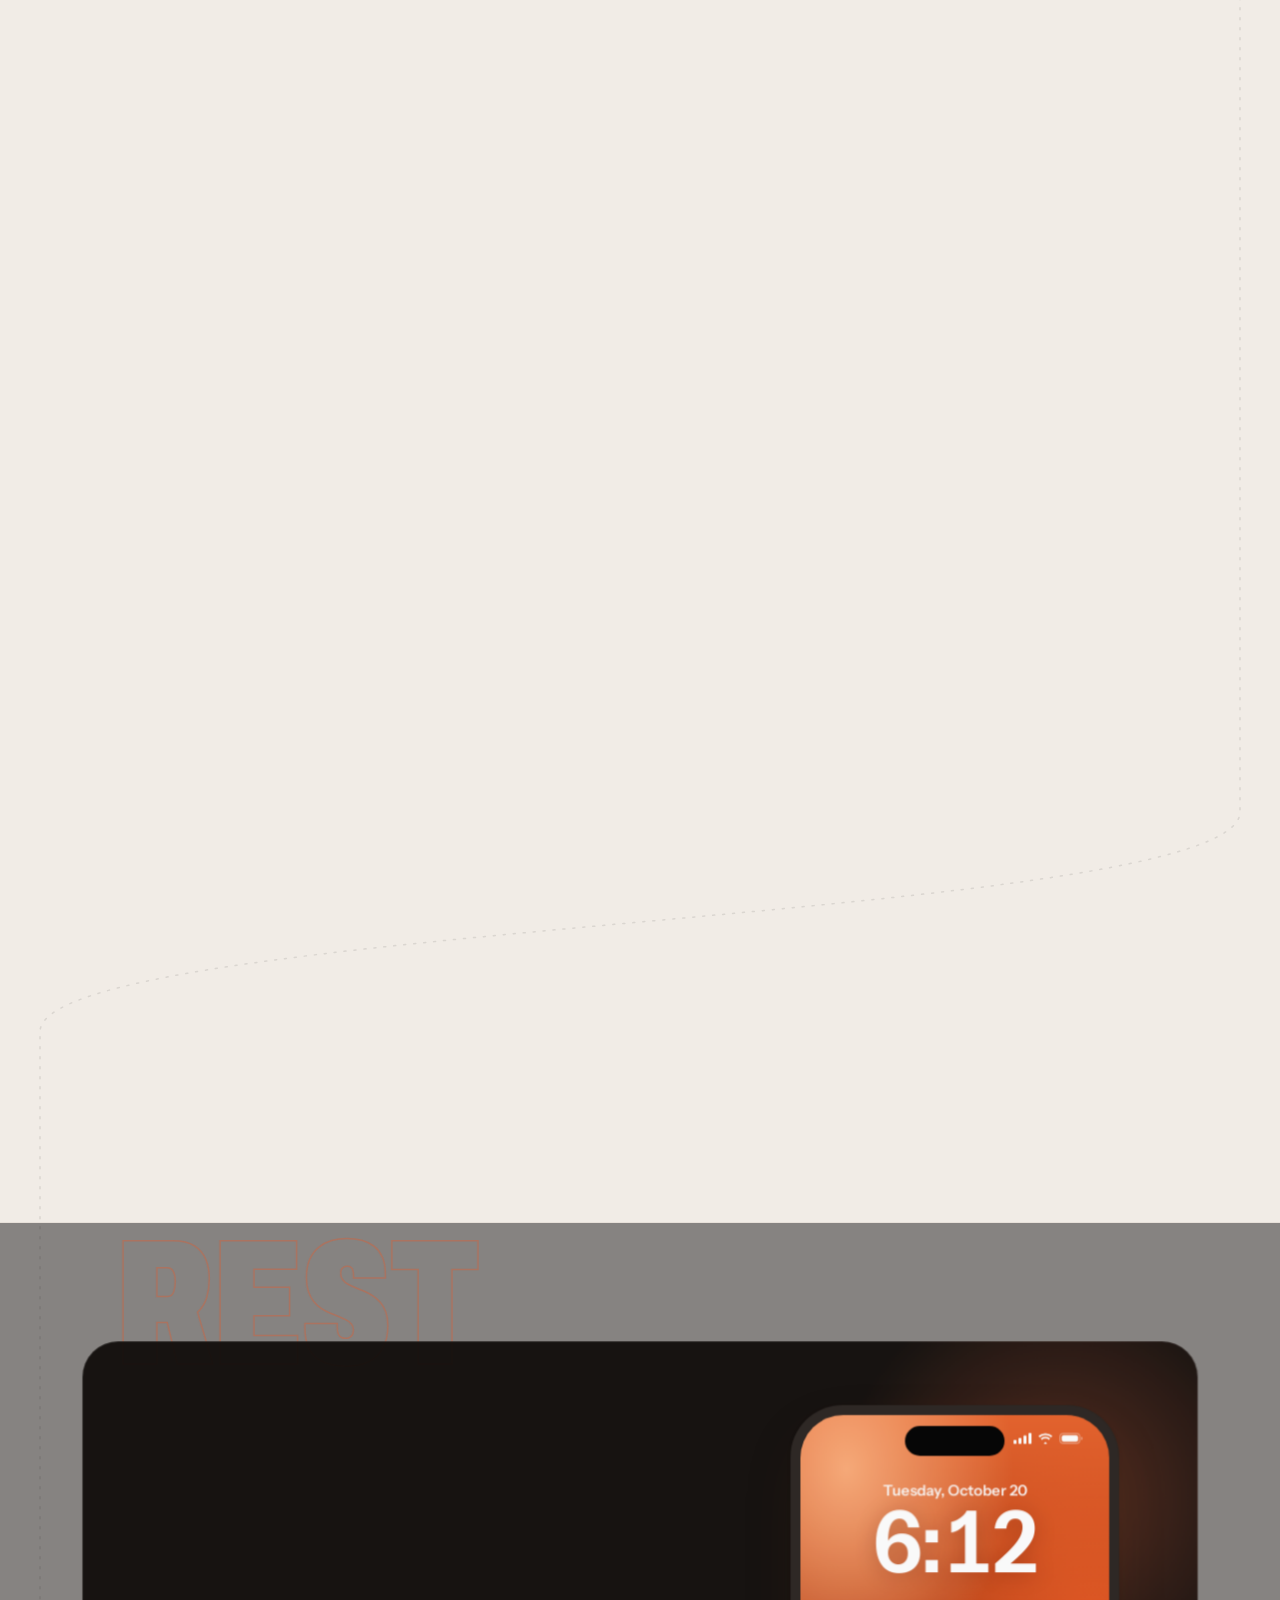
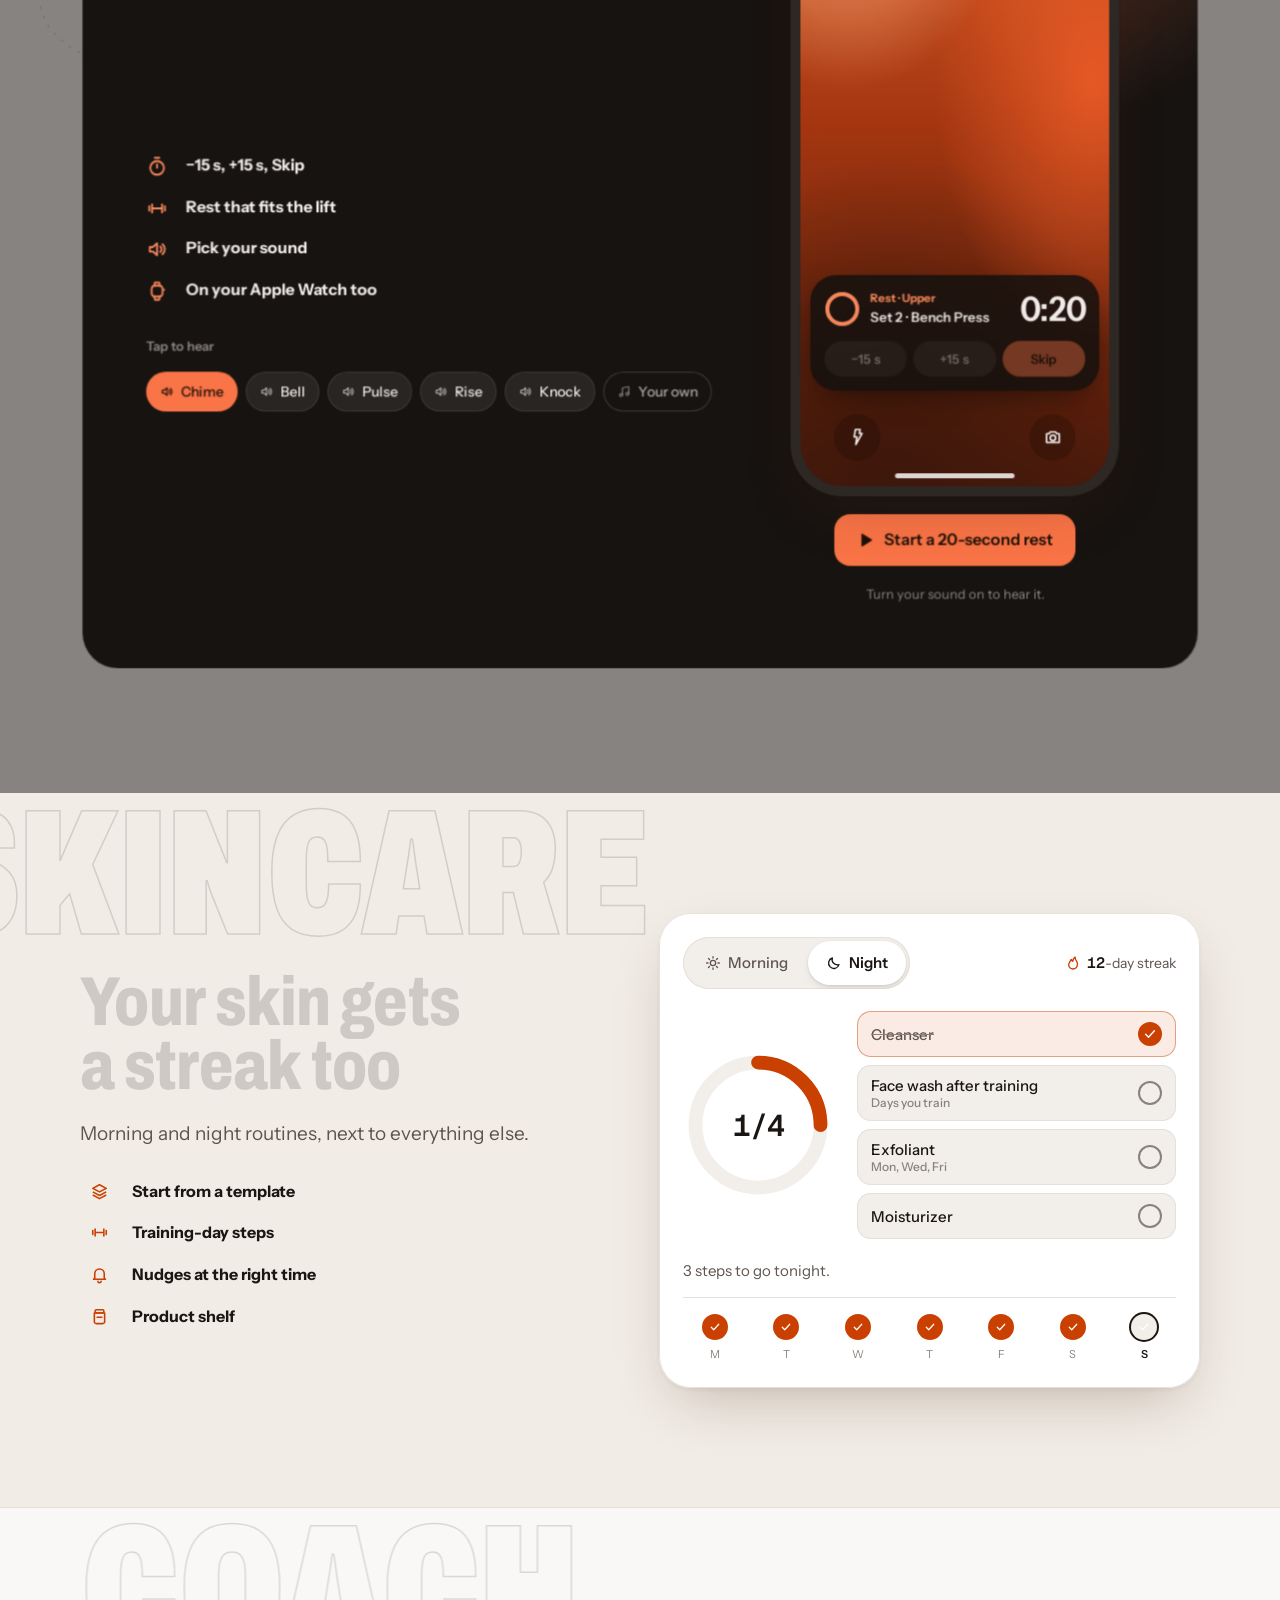
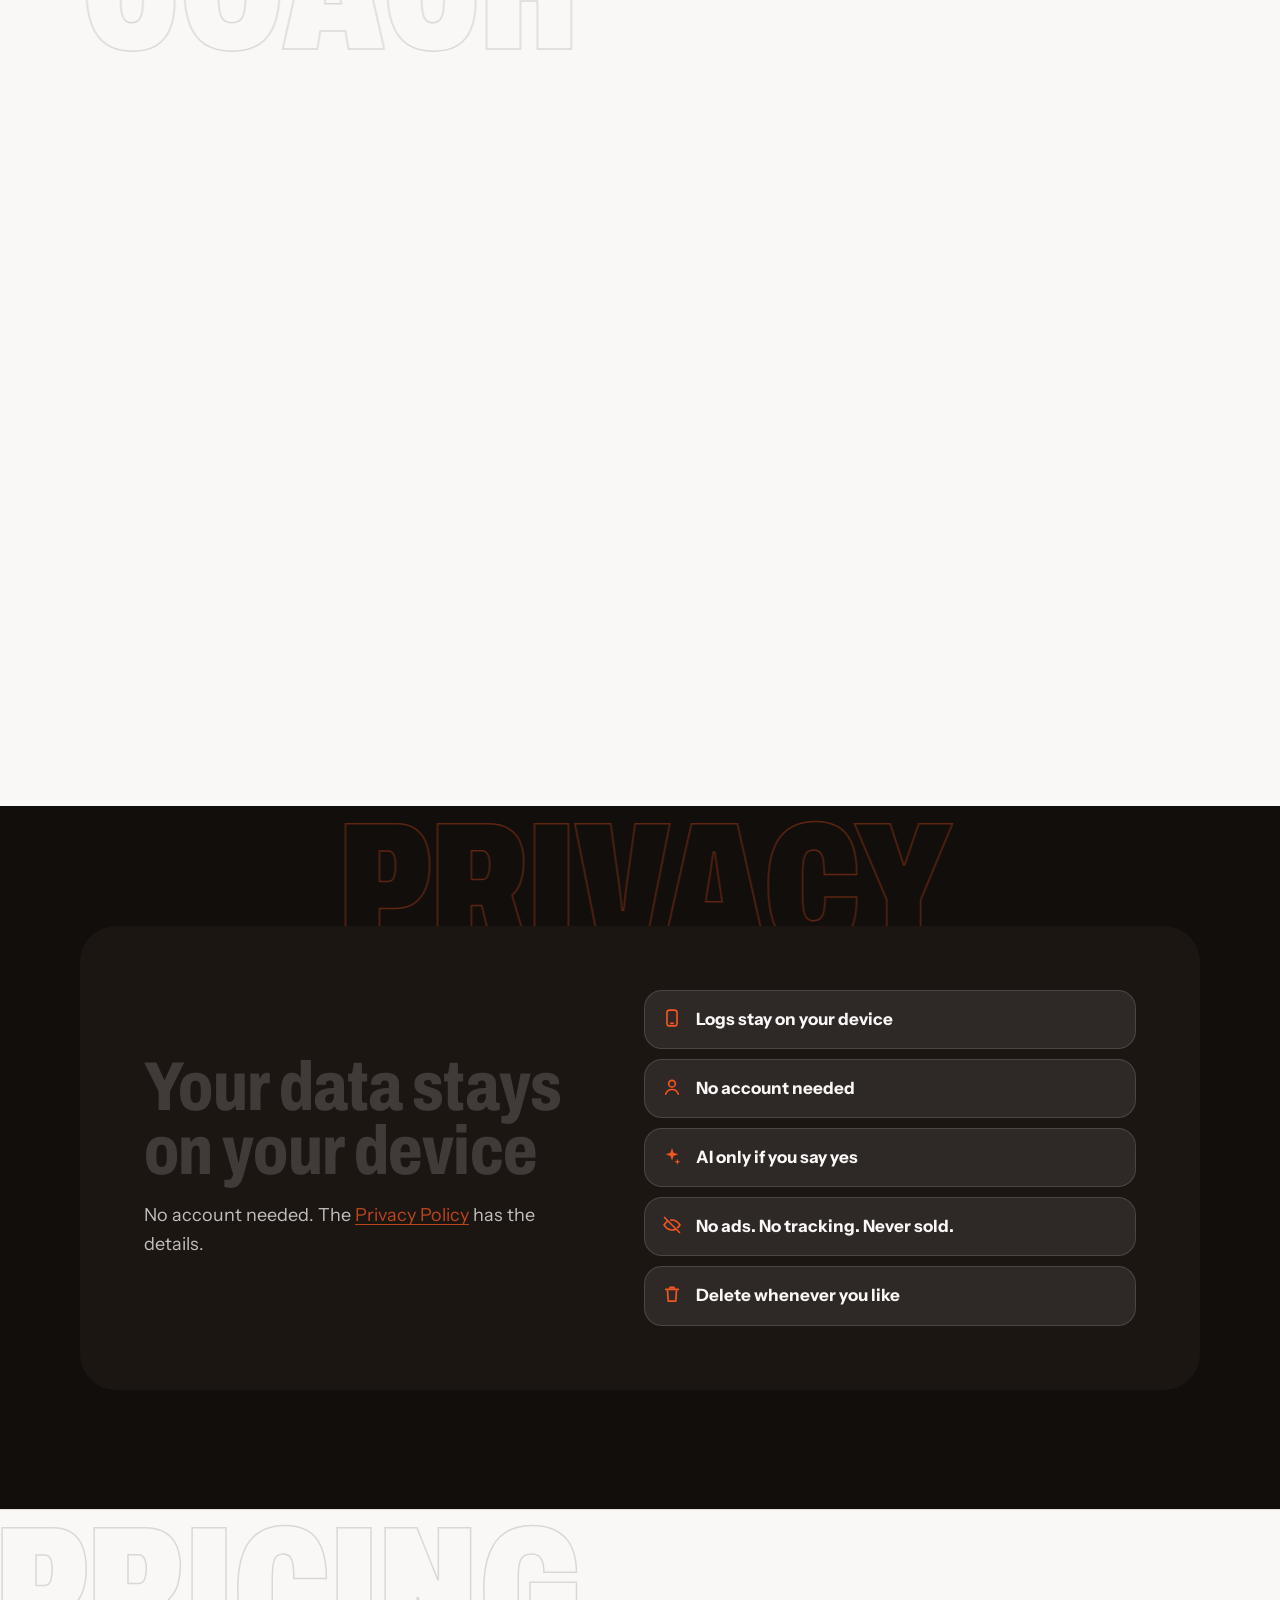
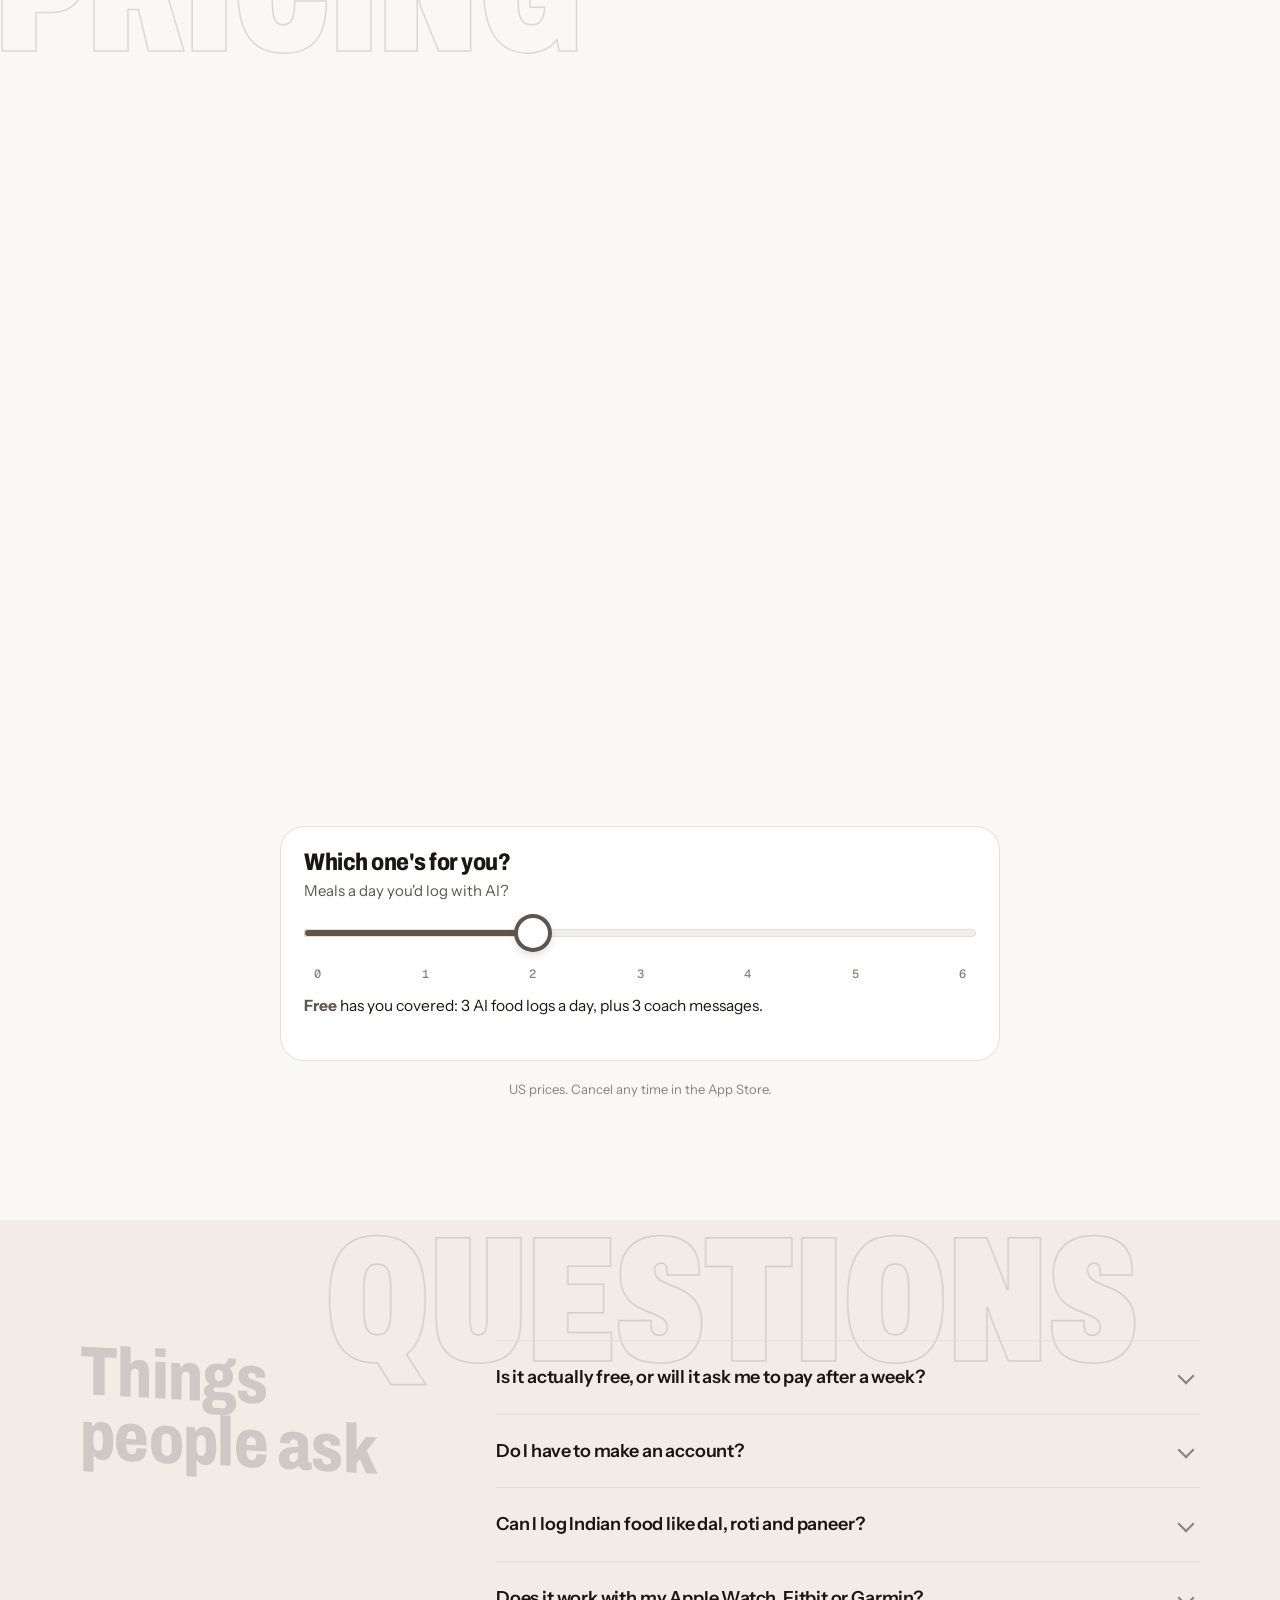
==== commit 1a637486: "Remove the old sections and unused styles Co-Authored-By: Claude Opus 5.5 <noreply@anthropic.com>" ====
--- a/index.html
+++ b/index.html
@@ -19,10 +19,10 @@
 <link rel="preconnect" href="https://fonts.googleapis.com">
 <link rel="preconnect" href="https://fonts.gstatic.com" crossorigin>
 <link rel="stylesheet" href="https://fonts.googleapis.com/css2?family=Archivo:wdth,wght@62..125,500..900&family=Instrument+Sans:wght@400..700&family=Geist+Mono:wght@400;500;600&display=swap">
-<link rel="stylesheet" href="style.css?v=6b5edbde05">
+<link rel="stylesheet" href="style.css?v=8347dac5e9">
 <script src="vendor/lenis.min.js" defer></script>
 <script src="vendor/lenis-snap.min.js" defer></script>
-<script src="site.js?v=ef3e59481a" defer></script>
+<script src="site.js?v=1013fe7c12" defer></script>
 </head>
 <body>
 <svg width="0" height="0" style="position:absolute" aria-hidden="true" focusable="false">
--- a/style.css
+++ b/style.css
@@ -396,7 +396,7 @@
 }
 .hero .wrap { position: relative; z-index: 1; display: grid; grid-template-columns: 1.1fr 1fr; gap: 36px; align-items: center; }
 .hero h1 { font-size: clamp(42px, 4.8vw, 66px); line-height: 1.0; letter-spacing: -0.045em; font-weight: 700; margin-top: 20px; }
-.hero h1 .accent { color: var(--brand); }
+
 .hero .lede { font-size: clamp(18px, 1.9vw, 21px); color: var(--text-2); max-width: 36ch; margin-top: 24px; }
 .cta-row { display: flex; flex-wrap: wrap; gap: 12px; margin-top: 32px; }
 .btn {
@@ -410,9 +410,7 @@
 .btn-dark strong { display: block; font-size: 17px; line-height: 1.15; }
 .btn-ghost { color: var(--text); background: var(--surface); box-shadow: inset 0 0 0 1px var(--border); }
 .btn-brand { background: #FF7444; color: #1A0B04; }
-.promises { display: flex; flex-wrap: wrap; gap: 8px 18px; margin-top: 28px; color: var(--text-2); font-size: 14px; }
-.promises span { display: inline-flex; align-items: center; gap: 7px; }
-.promises svg { width: 16px; height: 16px; color: var(--ok); }
+
 .hero-phones { position: relative; height: 660px; }
 .hero-phones .phone { position: absolute; }
 .hero-phones .p1 { width: 292px; left: 50%; top: 14px; margin-left: -146px; z-index: 2; }
@@ -459,12 +457,10 @@
 }
 
 /* ============ Facts ============ */
-.facts { padding: 8px 0 0; }
-.facts .wrap { display: grid; grid-template-columns: repeat(4, 1fr); gap: 12px; }
+
 .fact { padding: 22px 24px; border-radius: 20px; background: var(--surface); box-shadow: inset 0 0 0 1px var(--border); }
 .fact b { display: block; font: 600 30px/1.1 var(--mono); letter-spacing: -0.03em; font-variant-numeric: tabular-nums; }
 .fact span { color: var(--text-2); font-size: 14px; }
-@media (max-width: 820px) { .facts .wrap { grid-template-columns: 1fr 1fr; } }
 
 /* ============ Segmented control (as in the app) ============ */
 .segmented {
@@ -486,21 +482,7 @@
 }
 
 /* ============ Tour ============ */
-.tour-tabs { margin-top: 36px; display: flex; justify-content: center; }
-.tour-body { display: grid; grid-template-columns: 340px 1fr; gap: 72px; align-items: center; margin-top: 48px; }
-.tour-phone { position: relative; z-index: 0; width: 320px; max-width: 100%; justify-self: center; }
-.tour-phone .stack { position: relative; aspect-ratio: 603 / 1311; }
-.tour-phone .stack .shot { position: absolute; inset: 0; opacity: 0; transform: scale(0.985); transition: opacity 380ms ease, transform 500ms cubic-bezier(.2,.8,.2,1); }
-.tour-phone .stack .shot.on { opacity: 1; transform: none; }
-.tour-phone::before {
-  content: ""; position: absolute; inset: 10% -30%; z-index: -1;
-  background: radial-gradient(closest-side, var(--glow), transparent 70%);
-}
-.tour-panel[hidden] { display: none; }
-.tour-panel h3 { font-size: clamp(28px, 3.2vw, 40px); line-height: 1.08; letter-spacing: -0.035em; }
-.tour-panel > p { color: var(--text-2); font-size: 18px; margin-top: 14px; max-width: 48ch; }
-@media (prefers-reduced-motion: no-preference) { .tour-panel:not([hidden]) { animation: fade-up 420ms cubic-bezier(.2,.8,.2,1); } }
-@keyframes fade-up { from { opacity: 0; transform: translateY(10px); } }
+
 .points { list-style: none; padding: 0; margin: 28px 0 0; display: grid; gap: 16px; }
 .points li { display: grid; grid-template-columns: 38px 1fr; gap: 14px; align-items: start; }
 .ic {
@@ -510,11 +492,6 @@
 .ic svg { width: 18px; height: 18px; }
 .points strong { display: block; font-size: 16px; }
 .points li > div > span { display: block; color: var(--text-2); font-size: 15px; }
-@media (max-width: 900px) {
-  .tour-tabs { justify-content: flex-start; }
-  .tour-body, .tour-stick { grid-template-columns: 1fr; gap: 40px; }
-  .tour-phone { width: 270px; }
-}
 
 /* ============ Lock screen (reminders, rest alarm) ============ */
 .lock {
@@ -591,24 +568,7 @@
 }
 .tryit h3 { font-size: 24px; letter-spacing: -0.02em; margin-top: 12px; }
 .tryit .sub { color: var(--text-2); font-size: 15px; margin-top: 6px; }
-.toggles { display: grid; margin-top: 18px; }
-.switch-row {
-  display: flex; align-items: center; justify-content: space-between; gap: 16px;
-  padding: 13px 0; border-bottom: 1px solid var(--border); cursor: pointer; font-size: 16px;
-}
-.switch-row:last-child { border-bottom: 0; }
-.switch-row small { display: block; color: var(--text-3); font-size: 13px; }
-.switch-row input {
-  appearance: none; -webkit-appearance: none; flex: none; margin: 0; cursor: pointer;
-  width: 52px; height: 32px; border-radius: 999px; background: var(--surface-2);
-  box-shadow: inset 0 0 0 1px var(--border); position: relative; transition: background 250ms ease;
-}
-.switch-row input::after {
-  content: ""; position: absolute; top: 3px; left: 3px; width: 26px; height: 26px; border-radius: 50%;
-  background: #fff; box-shadow: 0 2px 5px rgba(0, 0, 0, 0.2); transition: transform 320ms cubic-bezier(.3,1.35,.5,1);
-}
-.switch-row input:checked { background: var(--brand); box-shadow: none; }
-.switch-row input:checked::after { transform: translateX(20px); }
+
 .coming {
   border-radius: 22px; padding: 18px 20px; background: var(--bg); box-shadow: inset 0 0 0 1px var(--border);
   align-self: start;
@@ -756,28 +716,16 @@
 .round-btn:disabled { opacity: 0.35; cursor: default; }
 
 /* ============ Everything ============ */
-.cats { display: grid; grid-template-columns: repeat(4, 1fr); gap: 14px; margin-top: 48px; }
+
 .cat { padding: 24px; border-radius: 24px; background: var(--surface); box-shadow: inset 0 0 0 1px var(--border); }
 .cat h3 { font-size: 19px; margin-top: 16px; letter-spacing: -0.015em; }
 .cat ul { list-style: none; margin: 14px 0 0; padding: 0; display: grid; gap: 9px; }
 .cat li { display: grid; grid-template-columns: 18px 1fr; gap: 9px; color: var(--text-2); font-size: 14.5px; line-height: 1.45; }
 .cat li svg { width: 15px; height: 15px; color: var(--brand); margin-top: 3px; }
-.highlights { display: grid; grid-template-columns: 1.4fr 1fr 1fr; gap: 14px; margin-top: 14px; }
+
 .card { padding: 26px; border-radius: 24px; background: var(--surface); box-shadow: inset 0 0 0 1px var(--border); }
 .card h3 { font-size: 19px; margin-top: 16px; letter-spacing: -0.015em; }
 .card p { color: var(--text-2); font-size: 15px; margin-top: 6px; }
-.card .quote { font: 13.5px/1.5 var(--mono); color: var(--text); background: var(--bg-2); border-radius: 12px; padding: 10px 12px; margin-top: 14px; }
-.card.widgets { display: grid; grid-template-columns: 1fr 1.1fr; gap: 20px; align-items: center; }
-.card.widgets .shot img { border-radius: 16px; }
-@media (max-width: 1020px) {
-  .cats { grid-template-columns: 1fr 1fr; }
-  .highlights { grid-template-columns: 1fr 1fr; }
-  .card.widgets { grid-column: span 2; }
-}
-@media (max-width: 600px) {
-  .cats, .highlights { grid-template-columns: 1fr; }
-  .card.widgets { grid-column: span 1; grid-template-columns: 1fr; }
-}
 
 /* ============ Privacy ============ */
 .privacy-panel {
@@ -801,24 +749,6 @@
 @media (max-width: 900px) { .privacy-panel { grid-template-columns: 1fr; } }
 
 /* ============ Compare ============ */
-.table-wrap { margin-top: 44px; overflow-x: auto; border-radius: var(--radius); background: var(--surface); box-shadow: inset 0 0 0 1px var(--border); }
-table.cmp { width: 100%; border-collapse: collapse; font-size: 15px; }
-.cmp th, .cmp td { padding: 16px 20px; text-align: left; border-bottom: 1px solid var(--border); vertical-align: top; }
-.cmp tr:last-child td { border-bottom: 0; }
-.cmp thead th { font: 500 13px var(--mono); letter-spacing: 0.06em; text-transform: uppercase; color: var(--text-3); }
-.cmp thead th.us { color: var(--brand); }
-.cmp td:first-child { color: var(--text); font-weight: 500; width: 38%; }
-.cmp td.us { color: var(--text); background: var(--brand-soft); }
-.cmp td.them { color: var(--text-2); }
-.cmp .yes { display: inline-flex; gap: 8px; align-items: flex-start; }
-.cmp .yes svg { width: 18px; height: 18px; color: var(--ok); flex: none; margin-top: 2px; }
-.footnote { color: var(--text-3); font-size: 13px; margin-top: 14px; }
-@media (max-width: 600px) {
-  table.cmp { font-size: 13.5px; }
-  .cmp th, .cmp td { padding: 12px 10px; }
-  .cmp td:first-child { width: 32%; }
-  .cmp .yes svg { width: 15px; height: 15px; }
-}
 
 /* ============ Pricing ============ */
 .plans { display: grid; grid-template-columns: 1fr 1fr; gap: 16px; margin-top: 44px; }
@@ -933,65 +863,29 @@
 .btn, .round-btn { transition: translate 350ms cubic-bezier(.2,.8,.2,1), scale 160ms ease, background 200ms ease; }
 .btn:active, .round-btn:active, .live-btns button:active, .proposal-btns button:active, .sound-chips button:active { scale: 0.96; }
 
-
 /* Plate maths */
 .plates-grid { display: grid; grid-template-columns: 1fr 1.15fr; gap: 64px; align-items: center; }
 .plates-grid .h2 { font-size: clamp(34px, 4.6vw, 56px); line-height: 1.04; letter-spacing: -0.04em; margin-top: 16px; }
-.plates-lede { color: var(--text-2); font-size: 19px; margin-top: 18px; max-width: 44ch; }
-.plate-controls { display: flex; flex-direction: column; align-items: flex-start; gap: 20px; margin-top: 30px; }
-.plate-slider { width: 100%; max-width: 440px; }
-.plate-slider input {
-  -webkit-appearance: none; appearance: none; width: 100%; height: 36px; margin: 0; background: transparent; cursor: pointer;
-}
-.plate-slider input::-webkit-slider-runnable-track {
-  height: 8px; border-radius: 999px;
-  background: linear-gradient(var(--brand), var(--brand)) 0 / var(--fill, 40%) 100% no-repeat, var(--surface-2);
-  box-shadow: inset 0 0 0 1px var(--border);
-}
-.plate-slider input::-moz-range-track { height: 8px; border-radius: 999px; background: var(--surface-2); }
-.plate-slider input::-moz-range-progress { height: 8px; border-radius: 999px; background: var(--brand); }
-.plate-slider input::-webkit-slider-thumb {
-  -webkit-appearance: none; width: 30px; height: 30px; margin-top: -11px; border-radius: 50%;
-  background: #fff; box-shadow: 0 0 0 4px var(--brand), 0 4px 12px rgba(0, 0, 0, 0.25);
-  transition: transform 200ms ease;
-}
-.plate-slider input:active::-webkit-slider-thumb { transform: scale(1.12); }
-.plate-slider input::-moz-range-thumb { width: 26px; height: 26px; border: 0; border-radius: 50%; background: #fff; box-shadow: 0 0 0 4px var(--brand), 0 4px 12px rgba(0, 0, 0, 0.25); }
+
 .loader {
   display: grid; justify-items: center; gap: 12px; padding: 30px 24px 26px; border-radius: 32px; overflow: hidden;
   background: var(--surface); box-shadow: inset 0 0 0 1px var(--border), var(--shadow);
 }
-.loader-total { font: 600 64px/1 var(--mono); letter-spacing: -0.05em; font-variant-numeric: tabular-nums; }
-.loader-total small { font: 500 20px var(--font); color: var(--text-2); letter-spacing: 0; margin-left: 6px; }
-.barbell { position: relative; width: 100%; height: 160px; --s: 1; }
-.bb-shaft { position: absolute; left: 30%; right: 30%; top: 50%; height: 10px; margin-top: -5px; border-radius: 5px;
-  background: linear-gradient(180deg, #D6CFC9, #8F8781 60%, #B8B0AA); }
-.bb-sleeve { position: absolute; top: 0; bottom: 0; width: 30%; display: flex; align-items: center; }
-.bb-sleeve::before { content: ""; position: absolute; left: 0; right: 0; top: 50%; height: 16px; margin-top: -8px; border-radius: 4px;
-  background: linear-gradient(180deg, #E6E0DA, #A39B95 60%, #CBC4BE); }
-.bb-sleeve.left { left: 0; flex-direction: row-reverse; }
-.bb-sleeve.right { right: 0; }
-.bb-collar { position: relative; z-index: 1; flex: none; width: 10px; height: 36px; border-radius: 3px; background: linear-gradient(180deg, #BDB5AF, #6F6863); }
-.bb-plates { position: relative; z-index: 1; display: flex; align-items: center; gap: 2px; height: 100%; }
-.bb-sleeve.left .bb-plates { flex-direction: row-reverse; }
+
 .plate {
   display: block; flex: none; height: var(--h); width: calc(var(--w) * var(--s)); border-radius: 6px;
   background: linear-gradient(90deg, rgba(255,255,255,0.24), rgba(255,255,255,0) 45%, rgba(0,0,0,0.2)), var(--pc);
   box-shadow: inset 0 0 0 1px rgba(0,0,0,0.14), 0 6px 12px -6px rgba(0,0,0,0.45);
 }
-.bb-sleeve.left .plate { --from: -26px; }
-.bb-sleeve.right .plate { --from: 26px; }
+
 @media (prefers-reduced-motion: no-preference) {
   .plate { animation: plate-in 460ms cubic-bezier(.3,1.4,.5,1) both; }
   .plate.out { animation: plate-out 200ms ease forwards; }
 }
 @keyframes plate-in { from { opacity: 0; transform: translateX(var(--from)) scale(0.85); } }
 @keyframes plate-out { to { opacity: 0; transform: translateX(var(--from)) scale(0.85); } }
-.loader-side { color: var(--text-2); font-size: 16px; text-align: center; }
-.loader-side strong { color: var(--text); font-family: var(--mono); font-weight: 600; }
-.loader-note { color: var(--text-3); font-size: 13px; text-align: center; min-height: 1.4em; }
+
 @media (max-width: 900px) { .plates-grid { grid-template-columns: 1fr; gap: 36px; } }
-@media (max-width: 520px) { .barbell { --s: 0.68; height: 140px; } .loader-total { font-size: 52px; } }
 
 /* Skincare */
 .skin-grid { display: grid; grid-template-columns: 1fr 1.05fr; gap: 64px; align-items: center; }
@@ -1074,13 +968,12 @@
 }
 
 /* Screens: a carousel of phones */
-.showcase { --pw: 270px; margin-top: 36px; display: grid; justify-items: center; gap: 22px; }
-.showcase-tabs { max-width: calc(100% - 32px); }
+
 .stage {
   position: relative; width: 100%; height: calc(var(--pw) * 2.174 + 48px);
   perspective: 1800px; overflow-x: clip; touch-action: pan-y; outline: none;
 }
-.stage:focus-visible .slide.active .phone { box-shadow: 0 0 0 3px var(--brand), var(--shadow); }
+
 .slide {
   position: absolute; left: 50%; top: 14px; width: var(--pw); margin: 0 0 0 calc(var(--pw) / -2);
   transition: transform 700ms cubic-bezier(.2,.8,.2,1), opacity 500ms ease; cursor: pointer;
@@ -1096,75 +989,13 @@
   content: ""; position: absolute; inset: 0; border-radius: inherit; background: var(--bg);
   opacity: 0.3; transition: opacity 500ms ease; pointer-events: none;
 }
-.slide.active { cursor: grab; }
-.slide.active .phone::after { opacity: 0; }
-.slide.active .phone { box-shadow: 0 50px 90px -36px rgba(80, 36, 12, 0.5), var(--shadow); }
+
 /* Pins: a dot on the screen's edge, level with what it points at, a line
    out past the phone and the label beyond it, so nothing on the screen is
    covered. Under 900 px there's no room beside the phone: the dots show
    numbers and the labels are listed under it (.showcase-notes). */
 .pins { position: absolute; inset: 9px; pointer-events: none; }
-.pin { position: absolute; top: var(--y); display: flex; align-items: center; transform: translateY(-50%); }
-.pin.r { left: calc(100% - 6.5px); }
-.pin.l { right: calc(100% - 6.5px); flex-direction: row-reverse; }
-.pin i {
-  position: relative; flex: none; width: 13px; height: 13px; border-radius: 50%; background: var(--brand);
-  box-shadow: 0 0 0 2.5px #fff, 0 3px 8px rgba(0, 0, 0, 0.35);
-  font: 700 0/13px var(--mono); font-style: normal; color: #fff; text-align: center;
-  transform: scale(0); transition: transform 250ms ease;
-}
-.pin i::after { content: ""; position: absolute; inset: -6px; border-radius: 50%; border: 2px solid var(--brand); opacity: 0; }
-.pin s { flex: none; width: 46px; height: 1.5px; background: var(--brand); transform: scaleX(0); transition: transform 250ms ease; }
-.pin.r s { transform-origin: left center; }
-.pin.l s { transform-origin: right center; }
-.pin b {
-  font: 600 12.5px/1.2 var(--font); white-space: nowrap; padding: 7px 11px; border-radius: 999px;
-  background: var(--note); color: var(--note-text); box-shadow: var(--shadow-sm), inset 0 0 0 1px var(--glass-edge-2);
-  -webkit-backdrop-filter: blur(14px) saturate(180%); backdrop-filter: blur(14px) saturate(180%);
-  opacity: 0; transform: translateX(-8px); transition: opacity 200ms ease, transform 250ms ease;
-}
-.pin.l b { transform: translateX(8px); }
-.slide.settled .pin i { transform: scale(1); transition: transform 450ms cubic-bezier(.3,1.5,.5,1) calc(var(--n) * 160ms); }
-.slide.settled .pin s { transform: scaleX(1); transition: transform 380ms cubic-bezier(.2,.8,.2,1) calc(var(--n) * 160ms + 120ms); }
-.slide.settled .pin b {
-  opacity: 1; transform: none;
-  transition: opacity 300ms ease calc(var(--n) * 160ms + 260ms), transform 420ms cubic-bezier(.2,.8,.2,1) calc(var(--n) * 160ms + 260ms);
-}
-@media (prefers-reduced-motion: no-preference) {
-  .slide.settled .pin i::after { animation: pin-pulse 1.8s ease-out infinite; animation-delay: calc(var(--n) * 160ms + 400ms); }
-}
-@keyframes pin-pulse { 0% { opacity: 0.8; transform: scale(0.6); } 100% { opacity: 0; transform: scale(1.6); } }
-.showcase-notes { display: none; }
-@media (max-width: 899px) {
-  .pin s, .pin b { display: none; }
-  .pin.r { left: calc(100% - 9px); }
-  .pin.l { right: calc(100% - 9px); }
-  .pin i { width: 18px; height: 18px; font-size: 10.5px; line-height: 18px; }
-  .showcase-notes {
-    display: flex; flex-wrap: wrap; justify-content: center; gap: 8px 16px; margin: -6px 0 0; padding: 0; list-style: none;
-    max-width: min(520px, calc(100% - 32px)); transition: opacity 220ms ease, transform 320ms ease;
-  }
-  .showcase-notes li { display: inline-flex; align-items: center; gap: 7px; font-size: 14px; font-weight: 500; color: var(--text-2); }
-  .showcase-notes i {
-    flex: none; width: 20px; height: 20px; border-radius: 50%; background: var(--brand); color: #fff;
-    font: 700 11px/20px var(--mono); font-style: normal; text-align: center;
-  }
-  .showcase-notes.swap { opacity: 0; transform: translateY(6px); }
-}
-.showcase-foot { display: grid; grid-template-columns: auto minmax(0, 380px) auto; align-items: center; gap: 18px; width: min(560px, calc(100% - 32px)); }
-.showcase-caption { display: grid; gap: 2px; text-align: center; min-height: 54px; align-content: center; transition: opacity 220ms ease, transform 320ms ease; }
-.showcase-caption strong { font-size: 20px; letter-spacing: -0.02em; }
-.showcase-caption span { color: var(--text-2); font-size: 15px; }
-.showcase-caption.swap { opacity: 0; transform: translateY(6px); }
-.showcase-meta { display: flex; align-items: center; gap: 12px; font: 500 12px var(--mono); color: var(--text-3); font-variant-numeric: tabular-nums; }
-.showcase-timer { width: 110px; height: 3px; border-radius: 3px; background: var(--surface-2); overflow: hidden; }
-.showcase-timer i { display: block; width: 100%; height: 100%; background: var(--brand); transform: scaleX(0); transform-origin: left; }
-.showcase.playing .showcase-timer i { animation: showcase-timer 5s linear forwards; }
-.showcase.playing.held .showcase-timer i { animation-play-state: paused; }
-@keyframes showcase-timer { to { transform: scaleX(1); } }
-@media (max-width: 640px) {
-  .showcase { --pw: 214px; } .showcase-foot { gap: 10px; } .showcase-caption strong { font-size: 18px; }
-}
+
 @media (prefers-reduced-motion: reduce) { .slide { transition: opacity 300ms ease; } }
 
 /* Pricing */
@@ -1269,7 +1100,6 @@
 .legal td { color: var(--text-2); }
 .legal .table-scroll { overflow-x: auto; }
 
-
 /* ============ Type and layout ============
    Headings in condensed Archivo, body in Instrument Sans, Geist Mono only
    for real numbers. Everything sits left: a section's heading on the left
@@ -1280,7 +1110,7 @@
   font-size: clamp(38px, 4.6vw, 70px); line-height: 0.9; font-weight: 900; font-stretch: 68%;
   text-transform: uppercase; letter-spacing: -0.01em; margin-top: 0;
 }
-.hero h1 .accent { color: inherit; }
+
 .hero .lede { margin-top: 28px; max-width: 42ch; }
 .section-head h2, .coach-grid .h2, .plates-grid .h2, .skin-grid .h2, .rest-panel h2, .privacy-panel h2 {
   font-size: clamp(40px, 5.4vw, 72px); line-height: 0.92; letter-spacing: -0.01em; margin-top: 0;
@@ -1290,11 +1120,11 @@
   display: grid; grid-template-columns: minmax(0, 1.4fr) minmax(0, 1fr); gap: 20px 64px; align-items: end;
 }
 .section-head p { margin-top: 0; max-width: 44ch; font-size: 18px; }
-.tour-panel h3 { font-size: clamp(30px, 3.4vw, 44px); line-height: 0.95; }
+
 .card h3, .cat h3, .tryit h3, .fit-head h3 { font-stretch: 85%; font-size: 24px; line-height: 1.05; }
 .plan h3 { font-size: 32px; }
-.tour-tabs { justify-content: flex-start; }
-.coach-lede, .skin-lede, .plates-lede { margin-top: 20px; }
+
+.coach-lede, .skin-lede { margin-top: 20px; }
 
 /* Icons without tiles. */
 .ic { width: auto; height: auto; border-radius: 0; background: none; place-items: start; padding-top: 3px; }
@@ -1305,7 +1135,7 @@
 .chat-head .ic, .proposal-top .ic { background: none; width: auto; height: auto; }
 
 /* The facts: big numbers in a row, no boxes. */
-.facts .wrap { gap: 32px; }
+
 .fact { padding: 0; border-radius: 0; background: none; box-shadow: none; }
 .fact b { font: 900 clamp(44px, 5vw, 64px)/0.95 var(--display); font-stretch: 70%; letter-spacing: -0.01em; }
 .fact span { display: block; margin-top: 6px; font-size: 15px; max-width: 18ch; }
@@ -1317,7 +1147,7 @@
 .cat:hover, .card:hover, .rules li:hover, .fact:hover { translate: none; }
 
 /* Labels in sentence case, not tracked capitals. */
-.sounds-label, .cmp thead th { font: 600 13px var(--font); letter-spacing: 0; text-transform: none; }
+.sounds-label { font: 600 13px var(--font); letter-spacing: 0; text-transform: none; }
 .isl-h { font: 600 12.5px/1 var(--font); letter-spacing: 0; text-transform: none; }
 
 /* FAQ: the heading on the left, the questions beside it. */
@@ -1333,7 +1163,7 @@
 .closing .cta-row { justify-content: flex-start; }
 
 /* Feature lists: columns under a heavy rule, not boxes. */
-.cats { gap: 32px; }
+
 .cat { padding: 18px 0 0; border-radius: 0; background: none; box-shadow: none; border-top: 3px solid var(--text); }
 .cat .ic { display: none; }
 .cat h3 { margin-top: 0; font-size: 28px; }
@@ -1343,51 +1173,22 @@
   .section-head, .section-head.center { grid-template-columns: 1fr; }
   .faq .wrap { grid-template-columns: 1fr; }
   .faq .section-head { position: static; }
-  .facts .wrap { gap: 24px 20px; }
+  
 }
 
 /* ============ Tour: numbered dots, autoplay, swipe ============
    Each numbered point beside the phone has a dot on the phone's edge,
    level with what it describes; pointing at the point lights its dot. The
    tabs move on by themselves while the tour is on screen and untouched. */
-.tour-tabs { align-items: center; gap: 18px; flex-wrap: wrap; }
-.tour-timer { width: 96px; height: 3px; border-radius: 3px; background: var(--surface-2); overflow: hidden; }
-.tour-timer i { display: block; width: 100%; height: 100%; background: var(--brand); transform: scaleX(0); transform-origin: left; }
-#tour.playing .tour-timer i { animation: tour-timer 6s linear forwards; }
-#tour.playing.held .tour-timer i { animation-play-state: paused; }
-@keyframes tour-timer { to { transform: scaleX(1); } }
-.tour-phone { touch-action: pan-y; }
-.tour-phone .stack .shot { transform: translateX(calc(var(--dir, 1) * 28px)) scale(0.98); }
-.tour-phone .stack .shot.was { transform: translateX(calc(var(--dir, 1) * -28px)) scale(0.98); }
-.tour-phone .stack .shot.on { transform: none; }
-.tpins { position: absolute; inset: 0; pointer-events: none; }
-.tpin {
-  position: absolute; top: var(--y); width: 24px; height: 24px; border-radius: 50%;
-  background: var(--brand); color: #fff; font: 700 12px/24px var(--mono); text-align: center;
-  box-shadow: 0 0 0 3px var(--bezel), 0 6px 14px rgba(0, 0, 0, 0.3);
-  transform: translate(-50%, -50%) scale(0); transition: transform 300ms ease;
-}
+
 /* .left/.right, since .l and .d already mean the light and dark screenshots. */
-.tpin.left { left: -4px; }
-.tpin.right { left: calc(100% + 4px); }
-.tpin::after { content: ""; position: absolute; inset: -6px; border-radius: 50%; border: 2px solid var(--brand); opacity: 0; }
-.shot.on .tpin { transform: translate(-50%, -50%) scale(1); transition: transform 500ms cubic-bezier(.3,1.5,.5,1) calc(var(--n) * 120ms + 300ms); }
-.shot.on .tpin.lit { transform: translate(-50%, -50%) scale(1.3); transition-delay: 0s; }
-.shot.on .tpin.lit::after { animation: pin-pulse 1.4s ease-out infinite; }
-.tnum {
-  display: inline-grid; place-items: center; width: 20px; height: 20px; margin-right: 8px; vertical-align: 2px;
-  border-radius: 50%; background: var(--brand); color: #fff; font: 700 11px/1 var(--mono); font-style: normal;
-}
+
 .points li[data-pin] { cursor: default; }
 /* In the tour the numbers stand in for the icons; text lines up either way. */
 #tour .points .ic { display: none; }
 #tour .points li { display: block; padding-left: 28px; }
-#tour .points .tnum { margin-left: -28px; }
+
 .points li.lit strong { color: var(--brand); }
-@media (prefers-reduced-motion: reduce) {
-  .tour-phone .stack .shot, .tour-phone .stack .shot.was { transform: none; }
-  .shot.on .tpin.lit::after { animation: none; }
-}
 
 /* FAQ: four on the home page, the rest on faq.html. */
 .faq-more { padding-top: 20px; font-weight: 600; }
@@ -1407,9 +1208,7 @@
 
 /* Tour tabs sit above the text they switch, beside the phone, so they're
    never up under the navbar. */
-#tour .tour-tabs { margin: 0 0 28px; }
-#tour .tour-body { margin-top: 56px; }
-.tour-text { min-width: 0; }
+
 @media (max-width: 480px) {
   #tour .segmented button { padding-left: 10px; padding-right: 10px; font-size: 14px; }
 }
@@ -1418,7 +1217,7 @@
 .rem-side { display: grid; gap: 40px; align-content: center; min-width: 0; }
 .tone h3 { font-size: 28px; line-height: 1; margin-bottom: 16px; }
 .tone .segmented { max-width: 100%; }
-.tone-note { margin-top: 12px; font-size: 14.5px; color: var(--text-3); }
+
 .rem-points { list-style: none; margin: 0; padding: 0; display: grid; gap: 22px; }
 .rem-points li { padding-top: 16px; border-top: 1px solid var(--border); }
 .rem-points strong { display: block; font-size: 17px; }
@@ -1439,14 +1238,6 @@
 
 /* Tour: the grid lives in .tour-stick; on big screens it pins while you
    scroll through the five screens. */
-.tour-body { display: block; }
-.tour-stick { display: grid; grid-template-columns: 340px 1fr; gap: 72px; align-items: center; }
-@media (max-width: 900px) { .tour-stick { grid-template-columns: 1fr; gap: 40px; } }
-.tour-body.pinned { height: calc(100vh + 5 * 62vh); }
-.tour-body.pinned .tour-stick { position: sticky; top: 84px; height: calc(100vh - 100px); }
-.tour-body.pinned .tour-phone { width: min(320px, calc((100vh - 150px) / 2.25)); }
-.tour-body.pinned ~ * { position: relative; }
-#tour .tour-body.pinned .tour-timer i { animation: none; transform: scaleX(var(--tp, 0)); }
 
 /* Hero: the side phones fan out, the words drift and fade. */
 .hero-phones .p1 { translate: 0 calc(var(--hp, 0) * -30px); scale: calc(1 - var(--hp, 0) * 0.05); }
@@ -1587,38 +1378,6 @@
 /* The screenshot opens out from the new screen's first dot (--ox, --oy);
    the old one sinks back behind it; an ember light sweeps across the glass.
    The reveal is on the images, so the dots on the phone's edge stay whole. */
-#tour .tour-phone .stack .shot {
-  opacity: 1; visibility: hidden; z-index: 0; transform: none; filter: none;
-  transition: transform 780ms cubic-bezier(.2, .8, .2, 1), filter 780ms ease, visibility 0s linear 780ms;
-}
-#tour .tour-phone .stack .shot img {
-  clip-path: circle(0% at var(--ox, 50%) var(--oy, 50%));
-  transition: clip-path 780ms cubic-bezier(.7, 0, .18, 1);
-}
-#tour .tour-phone .stack .shot.on { visibility: visible; z-index: 2; transition-delay: 0s; }
-#tour .tour-phone .stack .shot.on img { clip-path: circle(160% at var(--ox, 50%) var(--oy, 50%)); }
-#tour .tour-phone .stack .shot.was {
-  visibility: visible; z-index: 1; transform: scale(0.9) translateY(2%); filter: brightness(0.55) saturate(0.8) blur(3px);
-  transition: transform 780ms cubic-bezier(.2, .8, .2, 1), filter 780ms ease;
-}
-#tour .tour-phone .stack .shot.was img { clip-path: circle(160% at 50% 50%); transition: none; }
-.tour-phone .stack::after {
-  content: ""; position: absolute; inset: 0; z-index: 3; pointer-events: none; border-radius: 38px;
-  background: linear-gradient(105deg, transparent 40%, rgba(255, 138, 76, 0.42) 48%, rgba(255, 240, 225, 0.55) 50%, rgba(255, 138, 76, 0.42) 52%, transparent 60%) no-repeat;
-  background-size: 300% 100%; background-position: 100% 0; opacity: 0; mix-blend-mode: screen;
-}
-.tour-phone .stack.sweep::after { animation: tour-sweep 820ms cubic-bezier(.6, 0, .25, 1); }
-@keyframes tour-sweep {
-  0% { background-position: 100% 0; opacity: 0; }
-  15% { opacity: 1; }
-  85% { opacity: 1; }
-  100% { background-position: 0% 0; opacity: 0; }
-}
-@media (prefers-reduced-motion: reduce) {
-  #tour .tour-phone .stack .shot, #tour .tour-phone .stack .shot img { transition: none; clip-path: none; transform: none; filter: none; }
-  #tour .tour-phone .stack .shot.was { visibility: hidden; }
-  .tour-phone .stack.sweep::after { animation: none; }
-}
 
 /* ============ Hero, as a scene ============
    One entrance on load (the arcs sweep in, the headline rises out of a
@@ -1642,7 +1401,7 @@
   html.js .hero h1 .hl + .hl > span { animation-delay: 260ms; }
   html.js .hero .lede { animation: hero-up 800ms 520ms cubic-bezier(.16, 1, .3, 1) both; }
   html.js .hero .cta-row { animation: hero-up 800ms 640ms cubic-bezier(.16, 1, .3, 1) both; }
-  html.js .hero .promises { animation: hero-up 800ms 760ms cubic-bezier(.16, 1, .3, 1) both; }
+  
   html.js .hero-spin { animation: hero-spin-in 1700ms 100ms cubic-bezier(.16, 1, .3, 1) both; }
   html.js .hero-phones .p1 { animation: hero-phone 1200ms 260ms cubic-bezier(.16, 1, .3, 1) both; }
   html.js .hero-phones .p2 { animation: hero-fan-l 1100ms 720ms cubic-bezier(.3, 1.25, .5, 1) both; }
@@ -1838,64 +1597,8 @@
   background: radial-gradient(55% 45% at 50% 58%, rgba(255, 106, 46, 0.2), transparent 70%), #0B0807;
 }
 .watch .section-head h2 { color: var(--text); }
-.watch-stage {
-  display: grid; grid-template-columns: 1fr auto 1fr; grid-template-areas: "a phone b" "c phone b";
-  column-gap: 56px; margin-top: 56px; align-items: center;
-}
-.watch-phone { grid-area: phone; position: relative; width: 320px; }
-.watch-phone::before {
-  content: ""; position: absolute; inset: 6% -18%; z-index: 0; pointer-events: none; border-radius: 50%;
-  background: radial-gradient(closest-side, rgba(255, 116, 68, 0.38), transparent); filter: blur(30px);
-}
-.watch-phone .phone { position: relative; z-index: 1; box-shadow: 0 40px 90px -30px rgba(0, 0, 0, 0.9), 0 0 0 1px rgba(255, 255, 255, 0.06); }
-.wcap {
-  display: grid; gap: 8px; border: 0; background: none; padding: 8px 0; cursor: pointer; font: inherit;
-  color: var(--text); opacity: 0.22; transition: opacity 400ms ease, translate 500ms cubic-bezier(.2, .8, .2, 1);
-}
-.wcap span { font-family: var(--mono); font-size: 15px; color: var(--brand-2); }
-.wcap b {
-  font-family: var(--display); font-weight: 900; font-stretch: 72%; text-transform: uppercase;
-  font-size: clamp(40px, 4.6vw, 68px); line-height: 0.9; letter-spacing: -0.01em;
-}
-.wcap.a { grid-area: a; justify-self: end; text-align: right; align-self: end; margin-bottom: 40px; }
-.wcap.c { grid-area: c; justify-self: end; text-align: right; align-self: start; margin-top: 40px; }
-.wcap.b { grid-area: b; justify-self: start; text-align: left; }
-.wcap.a, .wcap.c { translate: 12px 0; }
-.wcap.b { translate: -12px 0; }
-.wcap.now { opacity: 1; translate: 0 0; }
-.wcap:hover { opacity: 0.7; }
-.wcap.now:hover { opacity: 1; }
-.watch-bar { display: flex; align-items: center; gap: 16px; max-width: 460px; margin: 44px auto 0; }
-.watch-toggle {
-  flex: none; width: 52px; height: 52px; border: 0; border-radius: 50%; display: grid; place-items: center; cursor: pointer;
-  background: #FF7444; color: #1A0B04; transition: transform 160ms ease;
-}
-.watch-toggle:active { transform: scale(0.92); }
-.watch-toggle svg { width: 18px; height: 18px; }
-.watch-toggle .wt-pause, .watch-toggle.playing .wt-play { display: none; }
-.watch-toggle.playing .wt-pause { display: block; }
-.wb-track { flex: 1; display: flex; gap: 6px; }
-.wb-track i { display: block; height: 4px; border-radius: 4px; background: rgba(255, 255, 255, 0.14); overflow: hidden; position: relative; }
-.wb-track i:nth-child(1) { flex: 2.3; }
-.wb-track i:nth-child(2) { flex: 3.8; }
-.wb-track i:nth-child(3) { flex: 10.4; }
-.wb-track i::after { content: ""; position: absolute; inset: 0; background: var(--brand-2); transform-origin: left; transform: scaleX(var(--cp, 0)); }
-.wb-time { flex: none; min-width: 40px; font-family: var(--mono); font-size: 14px; color: var(--text-2); font-variant-numeric: tabular-nums; }
+
 /* One column: the phone, then only the playing chapter's caption, swapping. */
-@media (max-width: 900px) {
-  .watch-stage { grid-template-columns: 1fr; grid-template-areas: "phone" "cap"; justify-items: center; margin-top: 40px; }
-  .watch-phone { width: 270px; }
-  .wcap.a, .wcap.b, .wcap.c { grid-area: cap; justify-self: center; align-self: start; text-align: center; margin: 28px 0 0; translate: 0 8px; opacity: 0; pointer-events: none; }
-  .wcap.now { opacity: 1; translate: 0 0; pointer-events: auto; }
-  .wcap b { font-size: 40px; }
-  .watch-bar { margin-top: 20px; }
-}
-.phone .reel {
-  position: absolute; left: 9px; top: 9px; width: calc(100% - 18px); height: calc(100% - 18px); z-index: 1;
-  border-radius: 38px; object-fit: cover; opacity: 0; transition: opacity 600ms ease; pointer-events: none; background: transparent;
-}
-.phone .reel.on { opacity: 1; }
-.phone .reel:not(.on) { transition-duration: 300ms; }
 
 /* ============ Tour: zoom in, then try it ============
    On big screens (.pinned) the tour holds while scrolling zooms the phone
